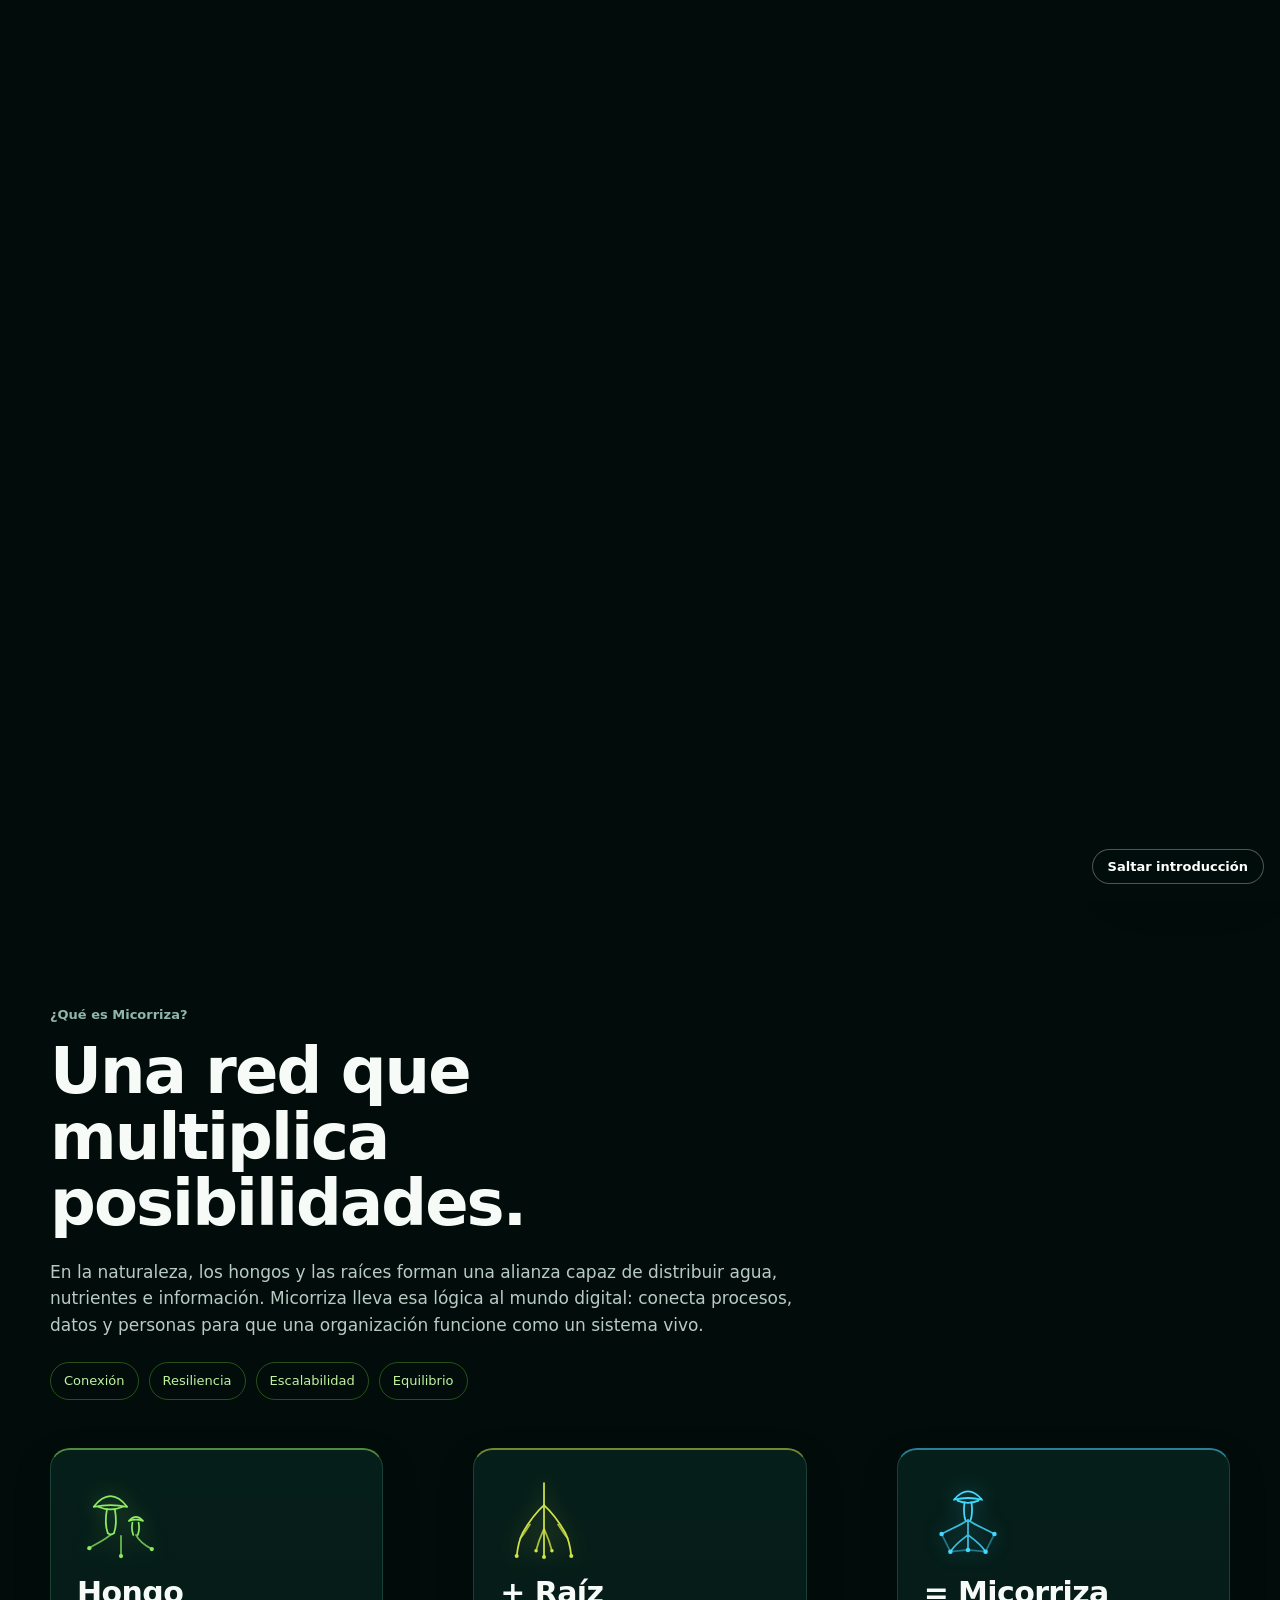
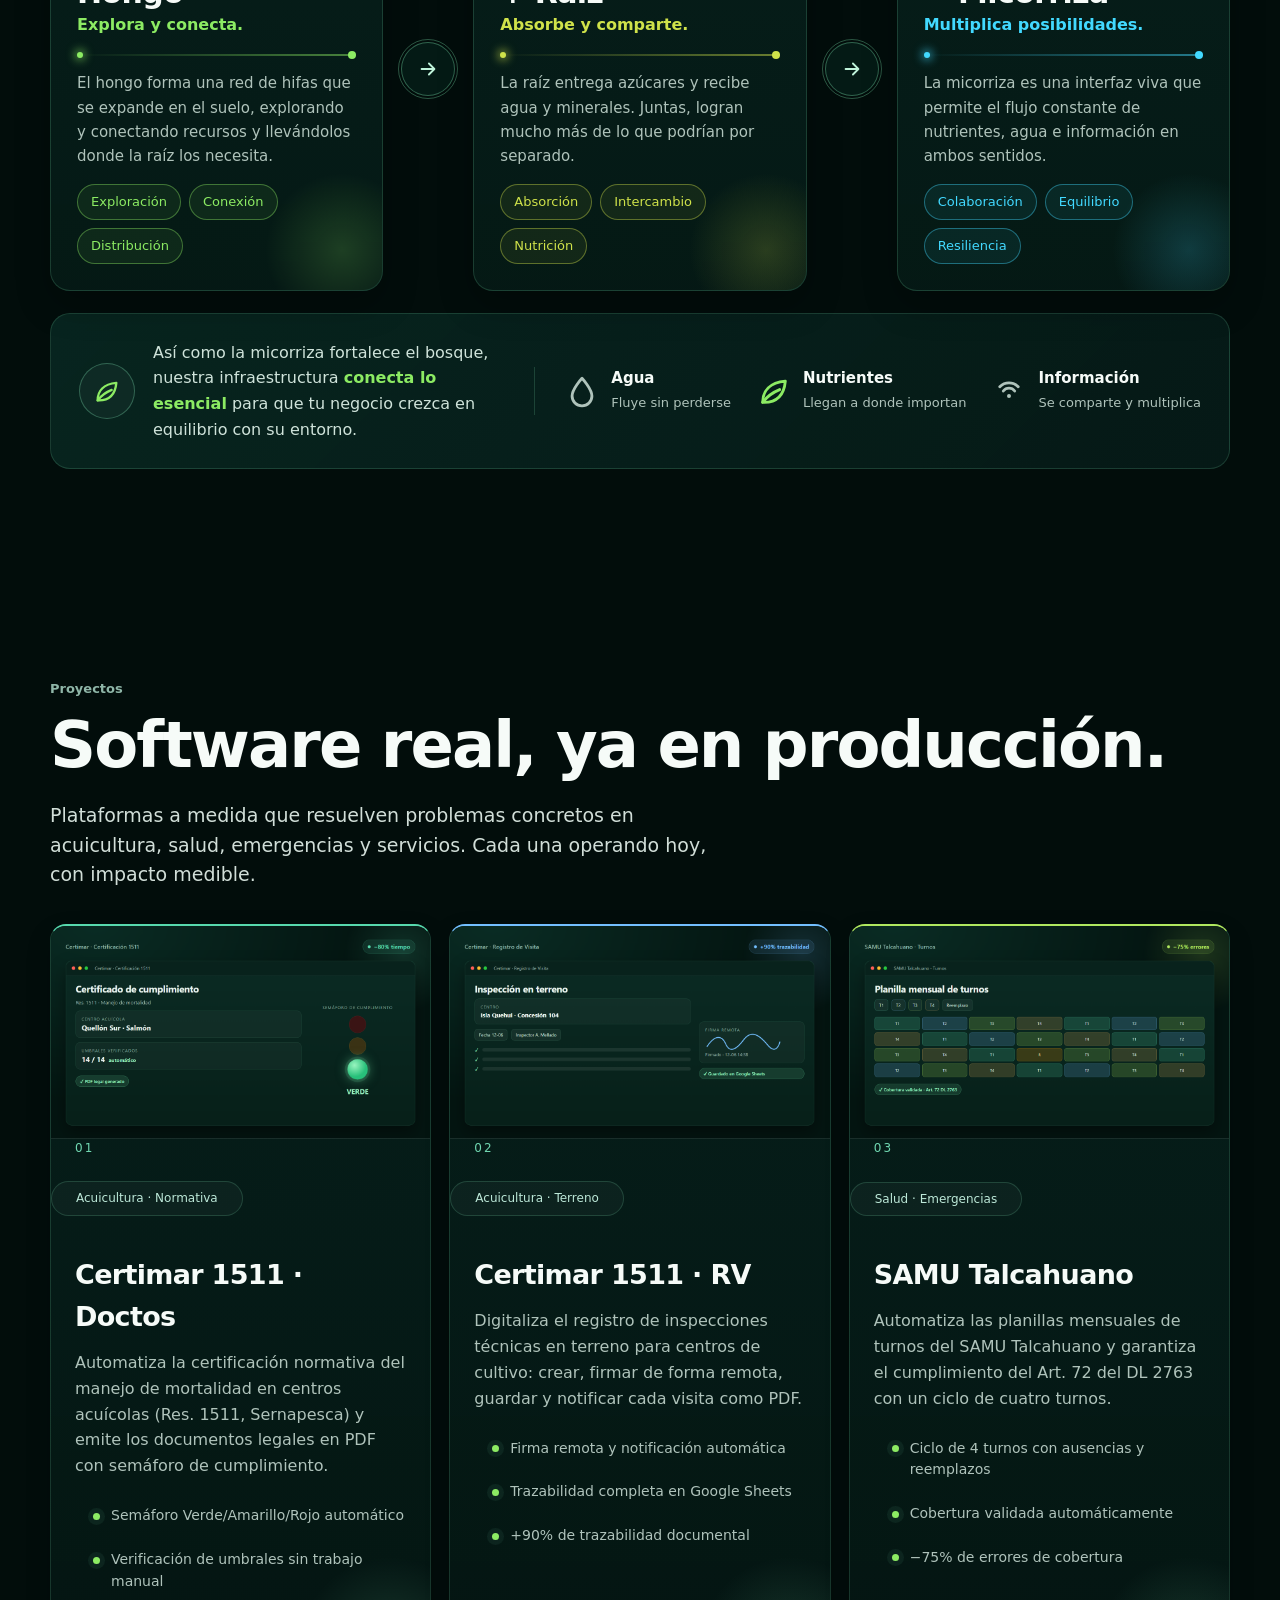
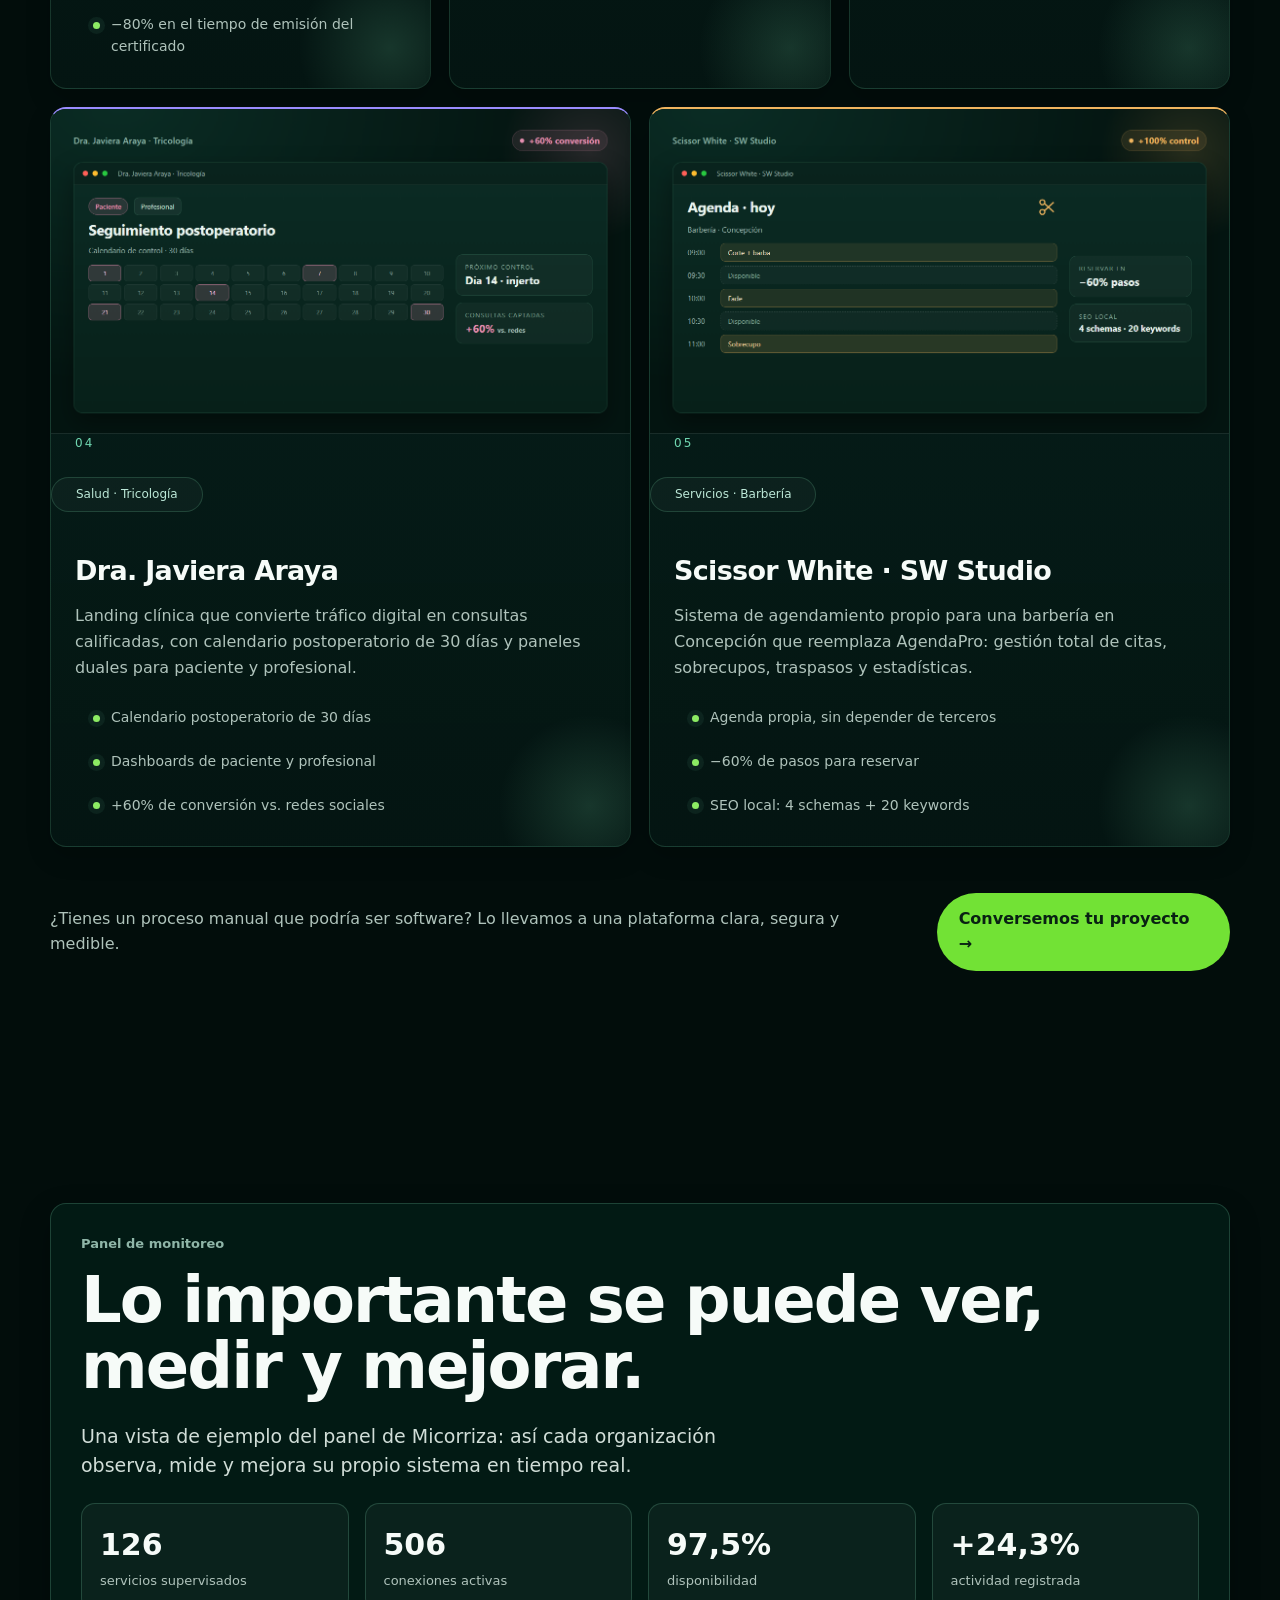
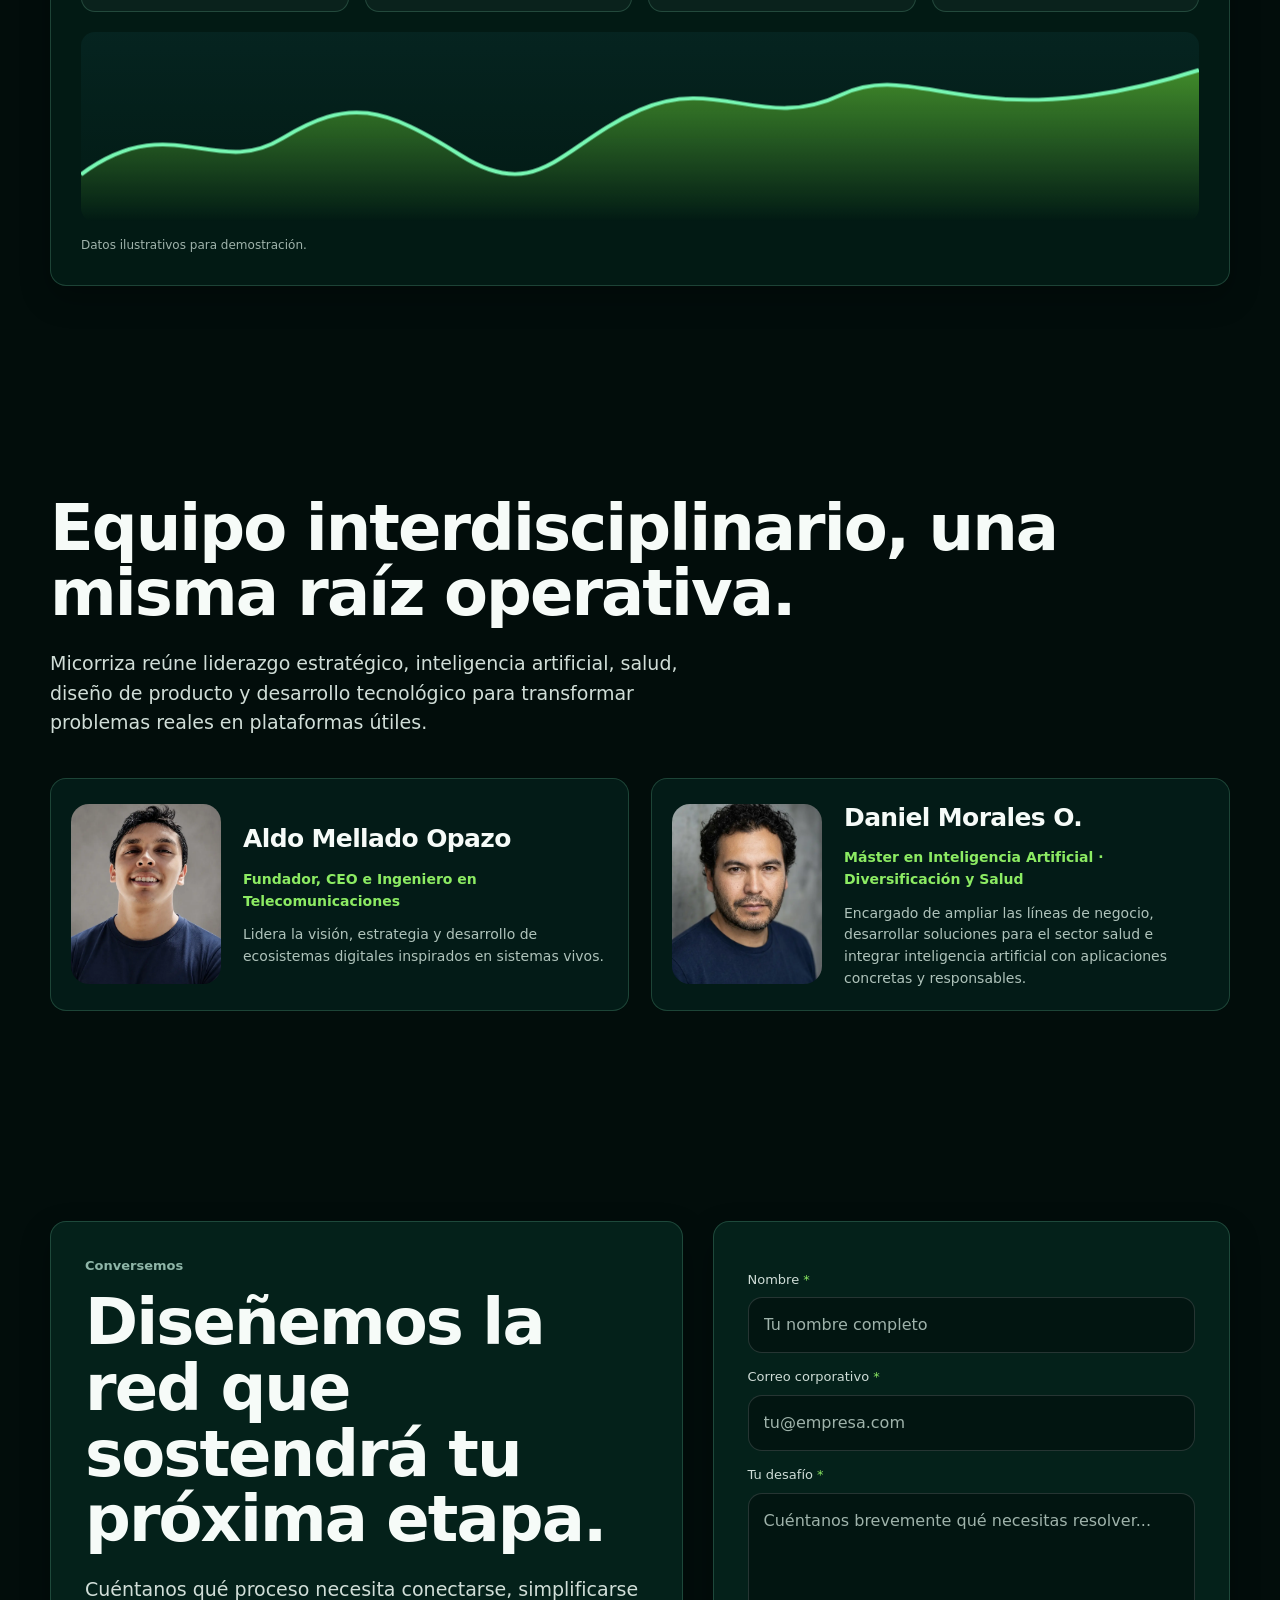
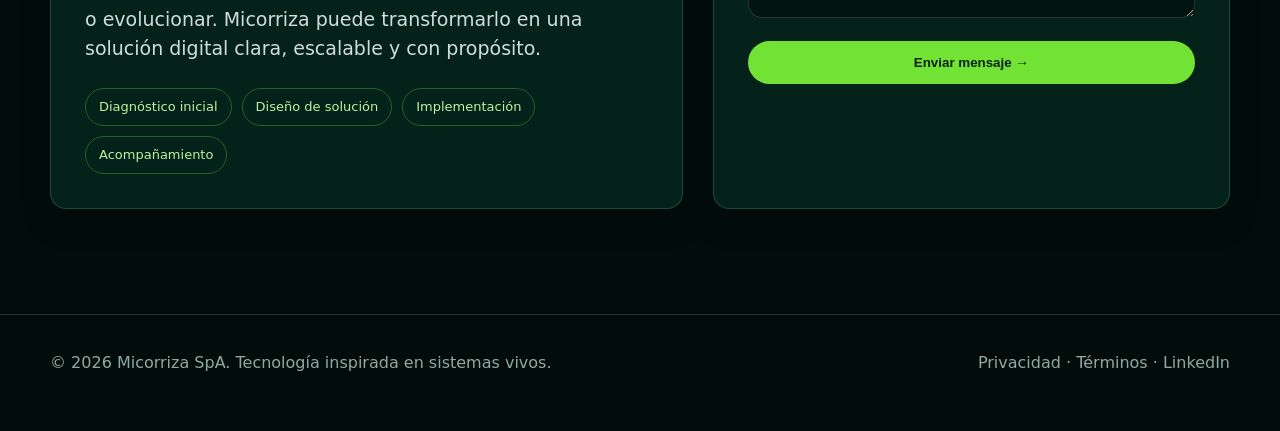
==== index.html @ 940e8ca0 "Sección Proyectos: reemplaza placeholders Nexo por 5 proyectos reales Certimar 1511 Doctos, Certimar" ====
<!DOCTYPE html>

<html lang="es">
<head>
<style id="critical-intro">html,body{background:#020d0b!important}body.intro-lock .bg-stage{opacity:0!important}</style>
<meta charset="utf-8"/>
<meta content="width=device-width,initial-scale=1" name="viewport"/>
<meta content="Micorriza — infraestructura digital inspirada en sistemas vivos." name="description"/>
<title>Micorriza | Infraestructura viva</title>
<meta content="#031916" name="theme-color"/>
<link href="https://micorriza.bio/" rel="canonical"/>
<link href="assets/favicon.ico" rel="icon" sizes="any"/>
<link href="assets/favicon.svg" rel="icon" type="image/svg+xml"/>
<link href="assets/favicon-32.png" rel="icon" type="image/png" sizes="32x32"/>
<link href="assets/favicon-16.png" rel="icon" type="image/png" sizes="16x16"/>
<link href="assets/favicon-192.png" rel="apple-touch-icon"/>
<meta content="website" property="og:type"/>
<meta content="https://micorriza.bio/" property="og:url"/>
<meta content="Micorriza | Infraestructura viva" property="og:title"/>
<meta content="Diseñamos plataformas, redes y sistemas digitales que crecen como un ecosistema: conectados, adaptables y preparados para evolucionar." property="og:description"/>
<meta content="https://micorriza.bio/assets/og-card.png" property="og:image"/>
<meta content="1200" property="og:image:width"/>
<meta content="630" property="og:image:height"/>
<meta content="Micorriza — Conectamos lo natural con lo digital." property="og:image:alt"/>
<meta content="es_CL" property="og:locale"/>
<meta content="summary_large_image" name="twitter:card"/>
<meta content="Micorriza | Infraestructura viva" name="twitter:title"/>
<meta content="Infraestructura digital inspirada en sistemas vivos." name="twitter:description"/>
<meta content="https://micorriza.bio/assets/og-card.png" name="twitter:image"/>
<style>
    :root{
      --bg:#031916;
      --bg-2:#06251f;
      --card:rgba(7,35,29,.68);
      --line:rgba(149,255,205,.18);
      --white:#f6fbf8;
      --muted:#afc3bb;
      --green:#72e235;
      --green-rgb:114,226,53;
      --mint-rgb:140,255,196;
      --accent:#8ceb63;
      --aqua:#42d9ff;
      --orange:#ff9d00;
      --shadow:0 25px 80px rgba(0,0,0,.34);
      --radius:28px;
    }
    *{box-sizing:border-box}
    html{scroll-behavior:smooth}
    body{margin:0;background:#031916;color:var(--white);position:relative;isolation:isolate;font-family:Inter,ui-sans-serif,system-ui,-apple-system,BlinkMacSystemFont,"Segoe UI",sans-serif;line-height:1.55}
    a{color:inherit;text-decoration:none}
    img{display:block;max-width:100%}
    .container{width:min(1180px,calc(100% - 40px));margin:auto}
    .nav{position:fixed;top:0;left:0;right:0;z-index:50;background:linear-gradient(to bottom,rgba(2,18,15,.92),rgba(2,18,15,.45),transparent);backdrop-filter:blur(12px)}
    .nav-inner{height:86px;display:flex;align-items:center;justify-content:space-between;gap:28px}
    .brand{display:flex;align-items:center;justify-content:flex-start;gap:0;font-weight:750;font-size:0;letter-spacing:0}
    .brand img{width:68px;height:68px;object-fit:contain;background:transparent;border-radius:0;padding:0;display:block;filter:drop-shadow(0 4px 16px rgba(0,0,0,.22))}
    .links{display:flex;gap:25px;align-items:center;color:#d6e4de;font-size:14px}
    .links a:hover{color:var(--green)}
    .btn{display:inline-flex;align-items:center;justify-content:center;gap:10px;padding:14px 22px;border-radius:999px;border:1px solid rgba(var(--green-rgb),.45);transition:.25s ease;font-weight:700}
    .btn:hover{transform:translateY(-2px);box-shadow:0 12px 40px rgba(var(--green-rgb),.18)}
    .btn.primary{background:linear-gradient(135deg,#92ef43,#47bd2f);color:#092113;border:0}
    .btn.secondary{background:rgba(255,255,255,.04)}
    .hero{min-height:100vh;display:grid;align-items:center;padding:130px 0 65px;position:relative;overflow:hidden}
    .hero:before{content:'';position:absolute;inset:0;background:linear-gradient(180deg,rgba(1,17,14,.52),rgba(1,17,14,.74));z-index:-1}
    .hero-grid{position:relative;display:grid;grid-template-columns:1.15fr .85fr;gap:46px;align-items:center}
    .eyebrow{color:#7ce4b5;text-transform:uppercase;letter-spacing:.22em;font-size:12px;font-weight:800}
    h1,h2,h3,p{margin-top:0}
    h1{font-size:clamp(48px,7vw,92px);line-height:.98;letter-spacing:-.055em;margin:20px 0 26px;max-width:860px}
    h2{font-size:clamp(34px,5vw,64px);line-height:1.03;letter-spacing:-.045em;margin-bottom:22px}
    h3{font-size:25px;letter-spacing:-.025em;margin-bottom:10px}
    .lead{font-size:19px;color:#d1ded8;max-width:690px}
    .hero-actions{display:flex;gap:14px;flex-wrap:wrap;margin-top:30px}
    .stats{position:relative;margin-top:48px;display:grid;grid-template-columns:repeat(4,1fr);background:rgba(3,30,24,.7);border:1px solid var(--line);border-radius:22px;backdrop-filter:blur(12px);overflow:hidden}
    .stat{padding:22px 25px;border-right:1px solid var(--line)}
    .stat:last-child{border-right:0}.stat b{font-size:25px}.stat small{display:block;color:var(--muted);margin-top:5px}
    section{padding:105px 0;position:relative}
    .section-grid{display:grid;grid-template-columns:1fr 1fr;gap:55px;align-items:center}
    .visual{border-radius:var(--radius);overflow:hidden;border:1px solid var(--line);box-shadow:var(--shadow);background:#061b17}
    .visual img{width:100%;height:100%;object-fit:cover}
    .copy p{color:#b8cbc3;font-size:17px}
    .chips{display:flex;flex-wrap:wrap;gap:10px;margin-top:24px}.chip{padding:8px 13px;border:1px solid rgba(var(--green-rgb),.32);border-radius:999px;color:#bff39e;font-size:13px}
    .dashboard{padding:30px;border-radius:var(--radius);border:1px solid var(--line);background:rgba(4,31,25,.74);box-shadow:var(--shadow)}
    .metric-grid{display:grid;grid-template-columns:repeat(4,1fr);gap:16px;margin-top:22px}.metric{padding:18px;border-radius:18px;background:rgba(255,255,255,.035);border:1px solid var(--line)}.metric b{font-size:30px;display:block}.metric span{color:var(--muted);font-size:13px}
    .chart{height:190px;margin-top:20px;border-radius:18px;background:linear-gradient(180deg,rgba(67,217,255,.08),transparent),repeating-linear-gradient(0deg,transparent 0 37px,rgba(255,255,255,.05) 38px 39px);position:relative;overflow:hidden}.chart svg{position:absolute;inset:0;width:100%;height:100%}
    .team{display:grid;grid-template-columns:1fr 1fr;gap:22px;margin-top:40px}.person{display:grid;grid-template-columns:150px 1fr;gap:22px;align-items:center;padding:20px;background:rgba(5,34,28,.72);border:1px solid var(--line);border-radius:24px}.person img,.avatar{width:150px;height:180px;object-fit:cover;border-radius:18px}.avatar{display:grid;place-items:center;background:radial-gradient(circle at 35% 25%,#257a68,#071d19 70%);font-size:48px;font-weight:800;color:#dfffe9}.role{color:var(--accent);font-size:14px;font-weight:750}.person p{color:var(--muted);font-size:14px;margin:12px 0 0}
    .cta{display:grid;grid-template-columns:1.1fr .9fr;gap:30px;align-items:stretch}.cta-panel,.form{padding:34px;border-radius:var(--radius);border:1px solid var(--line);background:rgba(6,40,32,.76);box-shadow:var(--shadow)}
    .form label{display:block;font-size:13px;margin:14px 0 7px;color:#cfddd7}.form input,.form textarea{width:100%;padding:15px;border-radius:14px;border:1px solid rgba(255,255,255,.14);background:rgba(2,18,15,.7);color:white;font:inherit}.form textarea{min-height:125px;resize:vertical}.form .btn{width:100%;margin-top:16px}
    footer{padding:36px 0 55px;border-top:1px solid var(--line);color:#91aaa0}.footer-inner{display:flex;justify-content:space-between;gap:20px;flex-wrap:wrap}
    .mobile{display:none}
    @media(max-width:900px){.links{display:none}.mobile{display:inline-flex}.hero-grid,.section-grid,.cta{grid-template-columns:1fr}.hero-card{justify-self:start}.hero-card img{height:320px}.stats{grid-template-columns:1fr 1fr}.stat:nth-child(2){border-right:0}.cards{grid-template-columns:1fr 1fr}.sectors{grid-template-columns:1fr 1fr}.team{grid-template-columns:1fr}.metric-grid{grid-template-columns:1fr 1fr}}
    @media(max-width:620px){.container{width:min(100% - 26px,1180px)}.nav-inner{height:72px}.brand{font-size:20px}.brand img{width:54px;height:54px}.hero{padding-top:105px}.hero:before{content:'';position:absolute;inset:0;background:linear-gradient(180deg,rgba(1,17,14,.52),rgba(1,17,14,.74));z-index:-1}.hero-grid{gap:28px}h1{font-size:49px}.stats,.cards,.sectors,.metric-grid{grid-template-columns:1fr}.stat{border-right:0;border-bottom:1px solid var(--line)}.stat:last-child{border-bottom:0}.person{grid-template-columns:1fr}.person img,.avatar{width:100%;height:300px}.hero-card{width:100%}.hero-card img{height:330px}section{padding:78px 0}}
  
    
    .bg-stage{position:fixed;inset:-8vh 0;z-index:0;overflow:hidden;background:#020d0b;pointer-events:none;opacity:0;transition:opacity 1s ease}body.bg-reveal .bg-stage{opacity:1}
    .bg-layer{position:absolute;inset:0;background-size:cover;background-position:center center;will-change:transform,opacity;pointer-events:none;backface-visibility:hidden}
    .bg-hero{opacity:1;filter:brightness(.64) saturate(1.06)}
    .bg-deep{opacity:0;filter:brightness(.56) saturate(1.04)}
    body:before{content:'';position:fixed;inset:0;z-index:1;background:linear-gradient(180deg,rgba(2,15,13,.36) 0%,rgba(2,15,13,.28) 28%,rgba(2,15,13,.48) 54%,rgba(2,15,13,.76) 100%);pointer-events:none}
    .nav,main,footer{position:relative;z-index:2}
    .nav{position:fixed}
    .hero,.section-dark,section{background:transparent !important}
    .hero:before{z-index:0}
    .hero>.container,.hero-grid,.stats{position:relative;z-index:2}



/* Ajustes V6: logo completo, portada luminosa y oscurecimiento progresivo */
:root{--scroll-dark:.12}
.brand{font-size:0;display:flex;align-items:center;min-width:230px}
.brand img{width:230px;height:74px;object-fit:contain;object-position:left center;background:transparent!important;padding:0!important;border-radius:0!important;filter:drop-shadow(0 5px 18px rgba(0,0,0,.28))}
.nav-inner{height:94px}
.hero-grid{grid-template-columns:minmax(0,760px);justify-content:start}
.hero-grid>div{max-width:760px}
#inicio .lead{max-width:690px}
.hero:before{background:linear-gradient(90deg,rgba(1,17,14,.30) 0%,rgba(1,17,14,.16) 48%,rgba(1,17,14,.03) 78%,rgba(1,17,14,0) 100%)!important}
body:before{background:rgba(2,15,13,var(--scroll-dark))!important;transition:background .18s linear}
.bg-hero{filter:brightness(1.02) saturate(1.06)!important}
.bg-deep{filter:brightness(.82) saturate(1.03)!important}
.hero h1,.hero .lead,.hero .eyebrow,.hero .stats{text-shadow:0 2px 18px rgba(0,0,0,.48)}
@media(max-width:900px){.brand{min-width:180px}.brand img{width:180px;height:62px}.hero-grid{grid-template-columns:1fr}}
@media(max-width:620px){.brand{min-width:150px}.brand img{width:150px;height:54px}.nav-inner{height:76px}.hero:before{background:linear-gradient(180deg,rgba(1,17,14,.30),rgba(1,17,14,.12) 55%,rgba(1,17,14,.28))!important}}

.scheme{display:grid;gap:18px;align-content:center}
.scheme-top{display:grid;grid-template-columns:1fr 110px 1fr;gap:18px;align-items:center}
.scheme-card,.scheme-core{position:relative;overflow:hidden;background:linear-gradient(180deg,rgba(7,34,29,.82),rgba(5,26,22,.9));border:1px solid rgba(var(--mint-rgb),.14);border-radius:24px;padding:24px;box-shadow:0 18px 50px rgba(0,0,0,.18)}
.scheme-card:before,.scheme-core:before{content:"";position:absolute;inset:auto -35px -35px auto;width:150px;height:150px;background:radial-gradient(circle,rgba(var(--mint-rgb),.10),transparent 65%)}
.scheme-card h3,.scheme-core h3{margin:0 0 10px;font-size:24px}
.scheme-card p,.scheme-core p{margin:0;color:var(--muted);font-size:15px;line-height:1.6}
.scheme-knot{display:grid;place-items:center;position:relative;height:110px}
.scheme-knot:before,.scheme-knot:after{content:"";position:absolute;height:2px;width:44px;background:linear-gradient(90deg,transparent,var(--accent),transparent);top:50%;transform:translateY(-50%)}
.scheme-knot:before{left:0}.scheme-knot:after{right:0}
.scheme-knot-circle{width:76px;height:76px;border-radius:999px;background:radial-gradient(circle at 30% 30%,#b7ffd7,#37c88e 45%,#103f34 80%);box-shadow:0 0 0 10px rgba(var(--mint-rgb),.07),0 0 40px rgba(var(--mint-rgb),.25);display:grid;place-items:center;color:#042019;font-size:28px;font-weight:900}
.scheme-network{position:relative;border:1px solid rgba(var(--mint-rgb),.14);border-radius:28px;padding:28px;background:linear-gradient(135deg,rgba(10,46,39,.88),rgba(6,27,24,.92));overflow:hidden}
.scheme-network:before{content:"";position:absolute;inset:0;background:
 radial-gradient(circle at 15% 28%,rgba(var(--mint-rgb),.32) 0 4px,transparent 5px),
 radial-gradient(circle at 28% 46%,rgba(var(--mint-rgb),.26) 0 4px,transparent 5px),
 radial-gradient(circle at 45% 34%,rgba(var(--mint-rgb),.34) 0 4px,transparent 5px),
 radial-gradient(circle at 62% 52%,rgba(var(--mint-rgb),.26) 0 4px,transparent 5px),
 radial-gradient(circle at 78% 30%,rgba(var(--mint-rgb),.34) 0 4px,transparent 5px),
 radial-gradient(circle at 84% 64%,rgba(var(--mint-rgb),.28) 0 4px,transparent 5px),
 radial-gradient(circle at 20% 74%,rgba(var(--mint-rgb),.24) 0 4px,transparent 5px),
 linear-gradient(135deg,transparent 0 18%,rgba(var(--mint-rgb),.12) 18.3% 18.8%,transparent 19.1% 100%),
 linear-gradient(25deg,transparent 0 38%,rgba(var(--mint-rgb),.12) 38.3% 38.8%,transparent 39.1% 100%),
 linear-gradient(160deg,transparent 0 58%,rgba(var(--mint-rgb),.1) 58.3% 58.8%,transparent 59.1% 100%);
opacity:.9;pointer-events:none}
.scheme-network-grid{position:relative;display:grid;grid-template-columns:1fr 1fr 1.2fr;gap:18px;align-items:stretch}
.scheme-mini{background:rgba(255,255,255,.03);border:1px solid rgba(var(--mint-rgb),.10);border-radius:22px;padding:22px;backdrop-filter:blur(8px)}
.scheme-mini .eyebrow{margin-bottom:8px}.scheme-mini h4{margin:0 0 8px;font-size:21px}.scheme-mini p{margin:0;color:var(--muted);line-height:1.6;font-size:14px}
.scheme-eq{display:flex;align-items:center;justify-content:center;color:var(--accent);font-size:34px;font-weight:800}
.scheme-core{background:linear-gradient(135deg,rgba(20,87,72,.92),rgba(8,35,30,.96));border-color:rgba(var(--mint-rgb),.24)}
.scheme-core .eyebrow{margin-bottom:8px}.scheme-core h3{font-size:30px;margin-bottom:10px}.scheme-core p{color:#dcf3ee}
.scheme-pills{display:flex;flex-wrap:wrap;gap:8px;margin-top:16px}.scheme-pills span{padding:8px 12px;border-radius:999px;border:1px solid rgba(var(--mint-rgb),.18);background:rgba(255,255,255,.04);color:#e8faf4;font-size:12px}
@media(max-width:900px){.scheme-top,.scheme-network-grid{grid-template-columns:1fr}.scheme-knot{height:84px}.scheme-knot:before,.scheme-knot:after{width:2px;height:26px;left:50%;transform:translateX(-50%)}.scheme-knot:before{top:0}.scheme-knot:after{top:auto;bottom:0}}


/* Intro cinematográfica Micorriza */
body.intro-lock{overflow:hidden}
.intro-overlay{position:fixed;inset:0;z-index:9999;background:#020d0b;display:grid;place-items:center;overflow:hidden;opacity:1;visibility:visible;transition:opacity .8s ease,visibility .8s ease}
.intro-overlay.is-hidden{opacity:0;visibility:hidden;pointer-events:none}
.intro-video{position:absolute;inset:0;width:100%;height:100%;object-fit:cover;background:#020d0b}
.intro-shade{position:absolute;inset:0;background:radial-gradient(circle at center,transparent 35%,rgba(0,10,8,.18) 100%);pointer-events:none}
.intro-skip{position:absolute;right:max(16px,env(safe-area-inset-right));bottom:max(16px,env(safe-area-inset-bottom));z-index:3;border:1px solid rgba(255,255,255,.3);background:rgba(2,17,14,.45);color:#fff;padding:10px 15px;border-radius:999px;backdrop-filter:blur(10px);font:600 13px/1 system-ui;cursor:pointer}
.intro-handoff{position:fixed;z-index:10001;display:none;align-items:center;justify-content:center;transform-origin:center center;will-change:transform,opacity;pointer-events:none;opacity:0}
.intro-handoff img{width:100%;height:100%;object-fit:contain;filter:drop-shadow(0 8px 24px rgba(0,0,0,.28))}
.brand.intro-target{opacity:0;transition:opacity .25s ease}
.brand.intro-target.is-ready{opacity:1;transition:opacity .28s ease}
@media (prefers-reduced-motion:reduce){.intro-overlay{transition:none}.intro-handoff{display:none!important}}


.ex-arrow{display:none}.ex-banner{grid-template-columns:1fr}.ex-mini{border-left:0;border-top:1px solid rgba(255,255,255,.08)}}
.mobile-intro-poster{display:none;position:absolute;inset:0;background-size:cover;background-position:center;opacity:0;transition:opacity .35s ease;z-index:0}
@media(max-width:820px){.mobile-intro-poster{display:block;opacity:1}.intro-video{z-index:1}}

.explainer-figure{background:linear-gradient(180deg,rgba(6,30,27,.68),rgba(4,21,19,.78));border:1px solid rgba(159,224,179,.14);border-radius:26px;padding:14px;box-shadow:0 18px 40px rgba(0,0,0,.18)}
.explainer-figure img{display:block;width:100%;height:auto;border-radius:18px;object-fit:contain}

.product-grid{display:grid;grid-template-columns:repeat(12,1fr);gap:18px;margin-top:34px}.product-card{grid-column:span 4;position:relative;overflow:hidden;min-height:330px;padding:26px;border-radius:26px;background:linear-gradient(180deg,rgba(7,34,29,.86),rgba(4,22,19,.94));border:1px solid rgba(var(--mint-rgb),.14);box-shadow:0 18px 50px rgba(0,0,0,.18)}.product-card:nth-child(4),.product-card:nth-child(5){grid-column:span 6}.product-card:before{content:"";position:absolute;right:-55px;bottom:-55px;width:190px;height:190px;border-radius:50%;background:radial-gradient(circle,rgba(var(--mint-rgb),.14),transparent 68%)}.product-number{font-size:12px;letter-spacing:.18em;color:#70d7b1;margin-bottom:24px}.product-kicker{display:inline-flex;padding:7px 10px;border-radius:999px;border:1px solid rgba(var(--mint-rgb),.16);background:rgba(255,255,255,.03);color:#bce8d8;font-size:12px;margin-bottom:14px}.product-card h3{font-size:27px;margin:0 0 12px}.product-card p{color:var(--muted);line-height:1.62;margin:0 0 20px}.product-card ul{list-style:none;padding:0;margin:0;display:grid;gap:10px}.product-card li{position:relative;padding-left:18px;color:#e5f2ed;font-size:14px}.product-card li:before{content:"";position:absolute;left:0;top:.55em;width:7px;height:7px;border-radius:50%;background:var(--accent);box-shadow:0 0 0 5px rgba(var(--mint-rgb),.06)}.clinical{border-top:2px solid #57d9ad}.aula{border-top:2px solid #73bfff}.agenda{border-top:2px solid #b0e85f}.gremial{border-top:2px solid #9a8cff}.calidad{border-top:2px solid #f0b55f}.product-footer{display:flex;align-items:center;justify-content:space-between;gap:24px;margin-top:24px;padding:22px 0}.product-footer p{margin:0;color:var(--muted)}@media(max-width:980px){.product-card,.product-card:nth-child(4),.product-card:nth-child(5){grid-column:span 6}}@media(max-width:640px){.product-grid{grid-template-columns:1fr}.product-card,.product-card:nth-child(4),.product-card:nth-child(5){grid-column:1}.product-footer{align-items:flex-start;flex-direction:column}.product-card{min-height:auto}}

.product-card{overflow:hidden;padding:0}
.product-media{aspect-ratio:16/9;overflow:hidden;position:relative;border-bottom:1px solid rgba(255,255,255,.08)}
.product-media img{width:100%;height:100%;object-fit:cover;display:block;transform:scale(1.01)}
.product-body{padding:24px}
.product-card ul{margin:14px 0 0;padding-left:18px}
.product-card li{margin:6px 0;color:var(--muted)}
.product-kicker,.product-number{padding-left:24px;padding-right:24px}
.wa-float{position:fixed;right:18px;bottom:18px;z-index:45;display:flex;align-items:center;gap:10px;padding:12px 16px;border-radius:999px;background:rgba(23,163,74,.92);color:#fff;text-decoration:none;font:700 14px/1 Inter,system-ui,sans-serif;box-shadow:0 18px 35px rgba(0,0,0,.22);transition:transform .35s ease, opacity .35s ease, box-shadow .35s ease}
.wa-float:hover{transform:translateY(-2px);box-shadow:0 22px 40px rgba(0,0,0,.28)}
.wa-float .wa-icon{width:28px;height:28px;flex-shrink:0;display:block}
body.scrolled-wa .wa-float{transform:translateY(-8px)}
@media(max-width:720px){.wa-float{right:14px;bottom:14px;padding:11px 14px;font-size:13px}.wa-float span.label{display:none}}

/* V15: optimización móvil y animaciones */
html,body{max-width:100%;overflow-x:hidden}
.intro-overlay{padding:0;background:#020d0b}
.intro-video{display:block!important;width:100%;height:100%;object-fit:cover}
.mobile-intro-poster{display:none}
@media(max-width:820px){
  .intro-video{object-fit:contain;background:#020d0b}
  .intro-skip{right:14px;bottom:14px}
  .container{width:calc(100% - 28px)}
  .hero{min-height:auto;padding:112px 0 62px}
  h1{font-size:clamp(42px,13vw,58px)}
  h2{font-size:clamp(32px,10vw,46px)}
  .product-media{aspect-ratio:4/3}
  .explainer-figure{padding:8px;border-radius:18px;overflow:auto}
  .explainer-figure img{min-width:760px;max-width:none}
}
.counter{font-variant-numeric:tabular-nums}
.chart-line{stroke-dasharray:1400;stroke-dashoffset:1400}
.chart-area{opacity:0}
.dashboard.is-animated .chart-line{animation:drawLine 1.8s cubic-bezier(.2,.7,.2,1) forwards}
.dashboard.is-animated .chart-area{animation:fadeArea 1.2s .7s ease forwards}
@keyframes drawLine{to{stroke-dashoffset:0}}
@keyframes fadeArea{to{opacity:1}}
.wa-float{animation:waFloat 3.8s ease-in-out infinite}
@keyframes waFloat{0%,100%{transform:translateY(0)}50%{transform:translateY(-7px)}}
@media(prefers-reduced-motion:reduce){.wa-float{animation:none}.dashboard.is-animated .chart-line,.dashboard.is-animated .chart-area{animation:none;stroke-dashoffset:0;opacity:1}}


@media(max-width:620px){
  .intro-overlay{min-height:100dvh}
  .intro-video{object-fit:cover}
  .product-media{aspect-ratio:16/10}
  .product-media img{object-position:center}
  .explainer-figure{padding:8px}
  .explainer-figure img{border-radius:14px}
}
</style>
<noscript><style>.counter::after{content:attr(data-target)}</style></noscript>
<style id="impeccable-fixes">
  /* --- Accesibilidad: foco visible (WCAG 2.4.7) --- */
  a:focus-visible,button:focus-visible,input:focus-visible,textarea:focus-visible,.btn:focus-visible,[tabindex]:focus-visible{
    outline:2px solid var(--green);outline-offset:3px;border-radius:6px
  }
  .form input:focus-visible,.form textarea:focus-visible{outline-offset:1px}
  /* Placeholder con contraste suficiente (>=4.5:1 sobre el input oscuro) */
  .form input::placeholder,.form textarea::placeholder{color:#9fb3ab;opacity:1}
  /* Campo obligatorio + estado del formulario */
  .form label .req{color:var(--accent)}
  .form-status{margin:14px 0 0;min-height:1.2em;font-size:14px;color:#bff39e}
  .form-status.is-error{color:#ffb3a7}

  /* --- Navegación móvil --- */
  .nav{z-index:60}  /* el menú desplegable debe quedar sobre <main> (que tiene z-index:2) */
  .nav-actions{display:flex;align-items:center;gap:14px}
  .nav-toggle{display:none;width:46px;height:46px;flex-direction:column;align-items:center;justify-content:center;gap:5px;padding:0;border:1px solid var(--line);background:rgba(255,255,255,.04);border-radius:12px;cursor:pointer}
  .nav-toggle span{display:block;width:20px;height:2px;background:var(--white);border-radius:2px;transition:transform .3s cubic-bezier(.22,.8,.22,1),opacity .2s ease}
  .nav.open .nav-toggle span:nth-child(1){transform:translateY(7px) rotate(45deg)}
  .nav.open .nav-toggle span:nth-child(2){opacity:0}
  .nav.open .nav-toggle span:nth-child(3){transform:translateY(-7px) rotate(-45deg)}

  @media(max-width:900px){
    .nav-toggle{display:inline-flex}
    .nav .links{
      display:flex;flex-direction:column;align-items:stretch;text-align:left;gap:0;
      position:absolute;top:100%;left:0;right:0;
      padding:6px 20px 18px;
      background:#04100d;
      border-top:1px solid var(--line);box-shadow:0 24px 50px rgba(0,0,0,.45);
      opacity:0;visibility:hidden;transform:translateY(-10px);
      transition:opacity .26s ease,transform .26s cubic-bezier(.22,.8,.22,1),visibility .26s
    }
    .nav.open .links{opacity:1;visibility:visible;transform:translateY(0)}
    .nav .links a{padding:15px 4px;font-size:16px;color:#e5f2ed;border-bottom:1px solid rgba(255,255,255,.07)}
    .nav .links a:last-child{border-bottom:0}
  }
  @media(max-width:560px){ .header-cta{display:none} }
  @media(prefers-reduced-motion:reduce){
    .nav .links{transition:none}
    .nav-toggle span{transition:none}
  }

  /* === Pase "quieter": menos ruido visual, mismo POV === */
  /* Radio coherente (antes 22-28px) y una sola sombra contenida (antes halo de 50-80px) */
  :root{--radius:16px;--shadow:0 12px 30px rgba(0,0,0,.26)}
  .product-card{border-radius:16px;box-shadow:0 10px 24px rgba(0,0,0,.20)}
  .person{border-radius:16px}
  .stats{border-radius:16px}
  .explainer-figure{border-radius:18px}
  .metric{border-radius:14px}
  /* Eyebrow: de label en mayúsculas con tracking (señal IA) a lead-in calmado */
  .eyebrow{text-transform:none;letter-spacing:0;font-weight:600;font-size:13px;color:#8fb6a8;margin-bottom:14px}
  /* Display: aflojar el tracking para que las letras respiren (antes -.055/-.045em) */
  h1{letter-spacing:-.03em}
  h2{letter-spacing:-.03em}
  /* Gráfico: quitar las franjas repetidas y dejar un fondo limpio */
  .chart{border-radius:14px;background:linear-gradient(180deg,rgba(67,217,255,.05),transparent)}
  /* Botón primario: degradado -> color plano de marca */
  .btn.primary{background:var(--green)}
  /* La figura explicativa se ajusta al ancho en móvil (antes forzaba scroll horizontal con min-width:760px) */
  @media(max-width:820px){
    .explainer-figure{overflow:visible}
    .explainer-figure img{min-width:0;max-width:100%;width:100%}
  }

  /* === Efectos premium (patrones de 21st.dev), accesibles y on-brand === */
  /* (A11y) Contraste garantizado del texto del hero: velo "spotlight" a la izquierda,
     manteniendo la portada luminosa a la derecha. Resuelve el riesgo de contraste AA. */
  @media(min-width:901px){
    .hero:before{background:linear-gradient(95deg,rgba(1,13,11,.80) 0%,rgba(1,13,11,.62) 34%,rgba(1,13,11,.28) 62%,rgba(1,13,11,.04) 86%,rgba(1,13,11,0) 100%)!important}
  }
  @media(max-width:900px){
    .hero:before{background:linear-gradient(180deg,rgba(1,13,11,.58),rgba(1,13,11,.44) 45%,rgba(1,13,11,.66))!important}
  }

  /* Spotlight de cursor + elevación en las tarjetas de producto (efecto firma de 21st.dev) */
  .product-card{--mx:50%;--my:-20%;transition:transform .35s cubic-bezier(.22,.8,.22,1),border-color .35s ease,box-shadow .35s ease}
  .product-card::after{content:"";position:absolute;inset:0;border-radius:inherit;pointer-events:none;z-index:2;
    background:radial-gradient(260px circle at var(--mx) var(--my),rgba(var(--mint-rgb),.16),transparent 62%);
    opacity:0;transition:opacity .4s ease;mix-blend-mode:screen}
  .product-card:hover{transform:translateY(-6px);border-color:rgba(var(--mint-rgb),.42);box-shadow:0 18px 42px rgba(0,0,0,.32)}
  .product-card:hover::after{opacity:1}

  /* Barrido de brillo (shine sweep) en el botón primario al hover */
  .btn.primary{position:relative;overflow:hidden}
  .btn.primary::after{content:"";position:absolute;top:0;left:-70%;width:45%;height:100%;pointer-events:none;
    background:linear-gradient(100deg,transparent,rgba(255,255,255,.38),transparent);transform:skewX(-16deg)}
  .btn.primary:hover::after{animation:btnShine .9s cubic-bezier(.22,.8,.22,1)}
  @keyframes btnShine{from{left:-70%}to{left:140%}}

  @media(prefers-reduced-motion:reduce){
    .product-card,.product-card::after{transition:none}
    .btn.primary:hover::after{animation:none;opacity:0}
  }

  /* Scroll suave (Lenis) */
  html.lenis,html.lenis body{height:auto}
  .lenis.lenis-smooth{scroll-behavior:auto!important}
  .lenis.lenis-smooth [data-lenis-prevent]{overscroll-behavior:contain}
  .lenis.lenis-stopped{overflow:hidden}

  /* Reveal al entrar al viewport. Se aplica SOLO por JS a elementos bajo el pliegue,
     así el default (sin JS / crawlers) queda totalmente visible. */
  .rv{opacity:0;transform:translateY(26px);transition:opacity .7s cubic-bezier(.22,.8,.22,1),transform .7s cubic-bezier(.22,.8,.22,1)}
  .rv.is-in{opacity:1;transform:none}
</style>
<style id="myco-explainer-styles">
  /* === Barra de desplazamiento en sintonía con el tema (verde sobre fondo profundo) === */
  *{scrollbar-width:thin;scrollbar-color:rgba(var(--green-rgb),.55) rgba(2,18,15,.55)}
  ::-webkit-scrollbar{width:12px;height:12px}
  ::-webkit-scrollbar-track{background:rgba(2,18,15,.45);border-radius:999px}
  ::-webkit-scrollbar-thumb{
    background:linear-gradient(180deg,rgba(var(--green-rgb),.62),rgba(var(--mint-rgb),.46));
    border-radius:999px;border:3px solid transparent;background-clip:padding-box}
  ::-webkit-scrollbar-thumb:hover{
    background:linear-gradient(180deg,rgba(var(--green-rgb),.9),rgba(var(--mint-rgb),.72));
    background-clip:padding-box}
  ::-webkit-scrollbar-corner{background:transparent}

  /* === Explainer vivo: Hongo + Raíz = Micorriza === */
  .myco-explainer{margin-top:48px;display:grid;gap:22px}
  .myco-flow{display:grid;grid-template-columns:1fr auto 1fr auto 1fr;gap:18px;align-items:stretch}

  .myco-card{
    --c:#8ceb63;--c-rgb:140,235,99;--mx:50%;--my:-20%;
    position:relative;overflow:hidden;display:flex;flex-direction:column;gap:13px;
    padding:26px;border-radius:20px;
    background:linear-gradient(180deg,rgba(7,34,29,.84),rgba(5,26,22,.93));
    border:1px solid rgba(var(--mint-rgb),.16);border-top:2px solid rgba(var(--c-rgb),.55);
    box-shadow:0 14px 34px rgba(0,0,0,.26);
    transition:transform .4s cubic-bezier(.22,.8,.22,1),border-color .4s ease,box-shadow .4s ease}
  .myco-card--raiz{--c:#cfe24a;--c-rgb:207,226,74}
  .myco-card--micorriza{--c:#42d9ff;--c-rgb:66,217,255}
  /* halo de esquina */
  .myco-card::before{content:"";position:absolute;inset:auto -42px -42px auto;width:164px;height:164px;
    background:radial-gradient(circle,rgba(var(--c-rgb),.18),transparent 66%);pointer-events:none}
  /* foco que sigue el cursor (firma de la página) */
  .myco-card::after{content:"";position:absolute;inset:0;border-radius:inherit;pointer-events:none;z-index:1;
    background:radial-gradient(240px circle at var(--mx) var(--my),rgba(var(--c-rgb),.16),transparent 60%);
    opacity:0;transition:opacity .4s ease;mix-blend-mode:screen}
  .myco-card:hover{transform:translateY(-6px);
    border-color:rgba(var(--c-rgb),.42);border-top-color:var(--c);
    box-shadow:0 22px 48px rgba(0,0,0,.34),0 0 0 1px rgba(var(--c-rgb),.10)}
  .myco-card:hover::after{opacity:1}

  .myco-art{width:88px;height:88px;color:var(--c);
    filter:drop-shadow(0 0 10px rgba(var(--c-rgb),.42));
    animation:mycoFloat 6s ease-in-out infinite}
  .myco-art svg{width:100%;height:100%;display:block}
  .myco-card--raiz .myco-art{animation-duration:7.2s;animation-delay:-1.6s}
  .myco-card--micorriza .myco-art{animation-duration:6.6s;animation-delay:-3.2s}
  @keyframes mycoFloat{0%,100%{transform:translateY(0)}50%{transform:translateY(-9px)}}

  .myco-head h3{margin:0;font-size:30px;line-height:1.05;letter-spacing:-.02em;color:var(--white)}
  .myco-sub{display:block;margin-top:4px;color:var(--c);font-size:16px;font-weight:600}

  .myco-rule{position:relative;height:2px;margin:4px 0 2px;border-radius:2px;
    background:linear-gradient(90deg,rgba(var(--c-rgb),0),rgba(var(--c-rgb),.5))}
  .myco-rule::before{content:"";position:absolute;top:50%;left:0;width:6px;height:6px;border-radius:50%;
    background:var(--c);transform:translateY(-50%);box-shadow:0 0 10px 2px rgba(var(--c-rgb),.7);
    animation:mycoTravel 3.4s linear infinite}
  .myco-rule::after{content:"";position:absolute;top:50%;right:0;width:8px;height:8px;border-radius:50%;
    background:var(--c);transform:translateY(-50%);animation:mycoPulse 2.6s ease-in-out infinite}
  @keyframes mycoTravel{0%{left:0;opacity:0}12%{opacity:1}88%{opacity:1}100%{left:100%;opacity:0}}
  @keyframes mycoPulse{0%,100%{box-shadow:0 0 7px 1px rgba(var(--c-rgb),.5);opacity:.65}
    50%{box-shadow:0 0 16px 4px rgba(var(--c-rgb),.85);opacity:1}}

  .myco-card p{margin:0;flex:1;color:var(--muted);font-size:15px;line-height:1.62}
  .myco-chips{display:flex;flex-wrap:wrap;gap:8px;margin-top:2px}
  .myco-chips span{padding:7px 13px;border-radius:999px;font-size:13px;
    color:var(--c);border:1px solid rgba(var(--c-rgb),.4);background:rgba(var(--c-rgb),.07)}

  .myco-connector{display:grid;place-items:center;align-self:center}
  .myco-node{position:relative;width:54px;height:54px;border-radius:50%;display:grid;place-items:center;
    color:#bff3da;background:rgba(7,34,29,.65);border:1px solid rgba(var(--mint-rgb),.32)}
  .myco-node svg{width:22px;height:22px}
  .myco-node::before{content:"";position:absolute;inset:-4px;border-radius:50%;
    border:1px solid rgba(var(--mint-rgb),.3);animation:mycoRing 2.9s ease-out infinite}
  @keyframes mycoRing{0%{transform:scale(.92);opacity:.7}100%{transform:scale(1.5);opacity:0}}

  /* Banner inferior */
  .myco-banner{display:grid;grid-template-columns:minmax(0,1fr) auto;gap:30px;align-items:center;
    padding:26px 28px;border-radius:20px;
    background:linear-gradient(135deg,rgba(10,46,39,.72),rgba(6,27,24,.88));
    border:1px solid rgba(var(--mint-rgb),.15)}
  .myco-banner-lead{display:flex;gap:18px;align-items:center}
  .myco-leaf{flex-shrink:0;width:56px;height:56px;border-radius:50%;display:grid;place-items:center;
    color:var(--accent);border:1px solid rgba(var(--mint-rgb),.28);background:rgba(255,255,255,.03);
    animation:mycoFloat 7.5s ease-in-out infinite}
  .myco-leaf svg{width:28px;height:28px}
  .myco-banner-lead p{margin:0;color:#cfe3da;font-size:16px;line-height:1.6}
  .myco-banner-lead p strong{color:var(--accent);font-weight:700}
  .myco-facts{display:flex;gap:26px;padding-left:30px;border-left:1px solid rgba(var(--mint-rgb),.16)}
  .myco-fact{display:flex;gap:12px;align-items:center}
  .myco-fact-ic{flex-shrink:0;width:34px;height:34px;color:var(--aqua)}
  .myco-fact:nth-child(2) .myco-fact-ic{color:var(--accent)}
  .myco-fact-ic svg{width:100%;height:100%;display:block}
  .myco-fact b{display:block;font-size:15px;color:var(--white)}
  .myco-fact span{color:var(--muted);font-size:13px}

  @media(max-width:900px){
    .myco-explainer{margin-top:36px}
    .myco-flow{grid-template-columns:1fr;gap:16px}
    .myco-connector{align-self:center}
    .myco-node{transform:rotate(90deg)}
    .myco-node::before{animation:mycoRing 2.9s ease-out infinite}
    .myco-banner{grid-template-columns:1fr;gap:22px}
    .myco-facts{padding-left:0;border-left:0;border-top:1px solid rgba(var(--mint-rgb),.16);
      padding-top:20px;flex-wrap:wrap;gap:18px 26px}
  }
  @media(max-width:520px){
    .myco-card{padding:22px}
    .myco-head h3{font-size:26px}
  }
  @media(prefers-reduced-motion:reduce){
    .myco-art,.myco-leaf,.myco-node::before{animation:none}
    .myco-rule::after{animation:none}
    .myco-rule::before{animation:none;opacity:0}
  }
</style>
</head>
<body class="intro-lock">
<div class="intro-overlay" id="micorrizaIntro" aria-label="Introducción de Micorriza">
  <div class="mobile-intro-poster" style="background-image:none;background-color:#020d0b"></div><video class="intro-video" id="micorrizaIntroVideo" autoplay muted playsinline preload="auto">
    <source src="video/intro.mp4" type="video/mp4">
  </video>
  <div class="intro-shade"></div>
  <button class="intro-skip" id="introSkip" type="button">Saltar introducción</button>
</div>
<div class="intro-handoff" id="introHandoff"><img src="assets/logo.png" alt=""></div>

<div aria-hidden="true" class="bg-stage">
<div class="bg-layer bg-hero" style="background-image:url('assets/bg-hero.webp')"></div>
<div class="bg-layer bg-deep" style="background-image:url('assets/bg-deep.webp')"></div>
</div>
<header class="nav">
<div class="container nav-inner">
<a aria-label="Micorriza" class="brand" href="#inicio"><img alt="Micorriza" src="assets/logo.png"/></a>
<nav class="links" id="primary-nav"><a href="#soluciones">Soluciones</a><a href="#nexo">Proyectos</a><a href="#nosotros">Nosotros</a><a href="#contacto">Contacto</a></nav>
<div class="nav-actions">
<a class="btn secondary header-cta" href="#contacto">Hablemos ↗</a>
<button class="nav-toggle" type="button" aria-label="Abrir menú" aria-expanded="false" aria-controls="primary-nav"><span></span><span></span><span></span></button>
</div>
</div>
</header>
<main>
<section class="hero" id="inicio">
<div class="container">
<div class="hero-grid">
<div>
<div class="eyebrow">Infraestructura inteligente</div>
<h1>Conectamos lo natural con lo digital.</h1>
<p class="lead">Diseñamos plataformas, redes y sistemas digitales que crecen como un ecosistema: conectados, adaptables y preparados para evolucionar junto a cada organización.</p>
<div class="hero-actions"><a class="btn primary" href="#soluciones">Explorar soluciones →</a><a class="btn secondary" href="#nosotros">Conocer al equipo</a></div>
</div>

</div>
<div class="stats"><div class="stat"><b>5 líneas</b><small>Productos digitales especializados</small></div><div class="stat"><b>24/7</b><small>Arquitecturas pensadas para continuidad</small></div><div class="stat"><b>Latam-first</b><small>Visión local con proyección global</small></div><div class="stat"><b>Una raíz</b><small>Tecnología, personas y propósito</small></div></div>
</div>
</section>
<section id="soluciones">
<div class="container">
<div class="copy" style="max-width:760px"><div class="eyebrow">¿Qué es Micorriza?</div><h2>Una red que multiplica posibilidades.</h2><p>En la naturaleza, los hongos y las raíces forman una alianza capaz de distribuir agua, nutrientes e información. Micorriza lleva esa lógica al mundo digital: conecta procesos, datos y personas para que una organización funcione como un sistema vivo.</p><div class="chips"><span class="chip">Conexión</span><span class="chip">Resiliencia</span><span class="chip">Escalabilidad</span><span class="chip">Equilibrio</span></div></div>
<div class="myco-explainer" aria-label="Hongo más raíz es igual a micorriza">
  <div class="myco-flow">
    <article class="myco-card myco-card--hongo">
      <div class="myco-art" aria-hidden="true">
        <svg viewBox="0 0 100 100" fill="none" stroke="currentColor" stroke-width="2" stroke-linecap="round" stroke-linejoin="round">
          <path d="M19 35 Q38 11 57 35 Q38 31 19 35 Z"/>
          <path d="M24 35 Q38 41 52 35"/>
          <path d="M34 38 C32 49 32 57 35 65 M43 38 C45 49 45 57 42 65"/>
          <path d="M35 65 Q38.5 68 42 65"/>
          <path d="M59 51 Q67 42 75 51 Q67 48 59 51 Z"/>
          <path d="M63 53 C62 58 62 62 64 67 M70 53 C71 58 71 62 69 67"/>
          <path d="M38 67 C30 74 23 76 14 82 M50 68 C50 78 50 84 50 91 M67 67 C71 75 77 79 85 83" opacity=".75"/>
          <circle cx="14" cy="82" r="2.4" fill="currentColor" stroke="none"/>
          <circle cx="50" cy="91" r="2.4" fill="currentColor" stroke="none"/>
          <circle cx="85" cy="83" r="2.4" fill="currentColor" stroke="none"/>
        </svg>
      </div>
      <div class="myco-head"><h3>Hongo</h3><span class="myco-sub">Explora y conecta.</span></div>
      <div class="myco-rule" aria-hidden="true"></div>
      <p>El hongo forma una red de hifas que se expande en el suelo, explorando y conectando recursos y llevándolos donde la raíz los necesita.</p>
      <div class="myco-chips"><span>Exploración</span><span>Conexión</span><span>Distribución</span></div>
    </article>

    <div class="myco-connector" aria-hidden="true"><span class="myco-node"><svg viewBox="0 0 24 24" fill="none" stroke="currentColor" stroke-width="2" stroke-linecap="round" stroke-linejoin="round"><path d="M5 12h13M13 6l6 6-6 6"/></svg></span></div>

    <article class="myco-card myco-card--raiz">
      <div class="myco-art" aria-hidden="true">
        <svg viewBox="0 0 100 100" fill="none" stroke="currentColor" stroke-width="2" stroke-linecap="round" stroke-linejoin="round">
          <path d="M50 8 L50 33"/>
          <path d="M50 33 C39 43 33 52 26 64 C22 72 20 81 19 91"/>
          <path d="M50 33 C61 43 67 52 74 64 C78 72 80 81 81 91"/>
          <path d="M50 33 C50 50 50 70 50 92"/>
          <path d="M34 55 C30 61 28 65 23 71 M66 55 C70 61 72 65 77 71 M50 60 C46 69 44 73 41 85 M50 60 C54 69 56 73 59 85" opacity=".8"/>
          <circle cx="19" cy="91" r="2.3" fill="currentColor" stroke="none"/>
          <circle cx="50" cy="92" r="2.3" fill="currentColor" stroke="none"/>
          <circle cx="81" cy="91" r="2.3" fill="currentColor" stroke="none"/>
          <circle cx="41" cy="85" r="2" fill="currentColor" stroke="none"/>
          <circle cx="59" cy="85" r="2" fill="currentColor" stroke="none"/>
        </svg>
      </div>
      <div class="myco-head"><h3>+ Raíz</h3><span class="myco-sub">Absorbe y comparte.</span></div>
      <div class="myco-rule" aria-hidden="true"></div>
      <p>La raíz entrega azúcares y recibe agua y minerales. Juntas, logran mucho más de lo que podrían por separado.</p>
      <div class="myco-chips"><span>Absorción</span><span>Intercambio</span><span>Nutrición</span></div>
    </article>

    <div class="myco-connector" aria-hidden="true"><span class="myco-node"><svg viewBox="0 0 24 24" fill="none" stroke="currentColor" stroke-width="2" stroke-linecap="round" stroke-linejoin="round"><path d="M5 12h13M13 6l6 6-6 6"/></svg></span></div>

    <article class="myco-card myco-card--micorriza">
      <div class="myco-art" aria-hidden="true">
        <svg viewBox="0 0 100 100" fill="none" stroke="currentColor" stroke-width="2" stroke-linecap="round" stroke-linejoin="round">
          <path d="M34 27 Q50 8 66 27 Q50 23 34 27 Z"/>
          <path d="M38 28 Q50 33 62 28"/>
          <path d="M46 30 C45 38 45 44 47 50 M54 30 C55 38 55 44 53 50"/>
          <path d="M50 50 C40 57 30 60 20 66 M50 50 C60 57 70 60 80 66 M50 50 L50 84 M50 67 C42 73 36 77 30 86 M50 67 C58 73 64 77 70 86" opacity=".85"/>
          <path d="M20 66 L30 86 M80 66 L70 86 M30 86 L50 84 L70 86" opacity=".45"/>
          <circle cx="20" cy="66" r="2.6" fill="currentColor" stroke="none"/>
          <circle cx="80" cy="66" r="2.6" fill="currentColor" stroke="none"/>
          <circle cx="30" cy="86" r="2.6" fill="currentColor" stroke="none"/>
          <circle cx="70" cy="86" r="2.6" fill="currentColor" stroke="none"/>
          <circle cx="50" cy="84" r="2.6" fill="currentColor" stroke="none"/>
        </svg>
      </div>
      <div class="myco-head"><h3>= Micorriza</h3><span class="myco-sub">Multiplica posibilidades.</span></div>
      <div class="myco-rule" aria-hidden="true"></div>
      <p>La micorriza es una interfaz viva que permite el flujo constante de nutrientes, agua e información en ambos sentidos.</p>
      <div class="myco-chips"><span>Colaboración</span><span>Equilibrio</span><span>Resiliencia</span></div>
    </article>
  </div>

  <div class="myco-banner">
    <div class="myco-banner-lead">
      <span class="myco-leaf" aria-hidden="true"><svg viewBox="0 0 24 24" fill="none" stroke="currentColor" stroke-width="2" stroke-linecap="round" stroke-linejoin="round"><path d="M4 20C4 12 9 6 20 5 19 16 13 20 5 20"/><path d="M4 20C7 16 11 13 16 11"/></svg></span>
      <p>Así como la micorriza fortalece el bosque, nuestra infraestructura <strong>conecta lo esencial</strong> para que tu negocio crezca en equilibrio con su entorno.</p>
    </div>
    <div class="myco-facts">
      <div class="myco-fact"><span class="myco-fact-ic" aria-hidden="true"><svg viewBox="0 0 24 24" fill="none" stroke="currentColor" stroke-width="2" stroke-linecap="round" stroke-linejoin="round"><path d="M12 3C12 3 5 10.5 5 15.5A7 7 0 0 0 19 15.5C19 10.5 12 3 12 3Z"/></svg></span><div><b>Agua</b><span>Fluye sin perderse</span></div></div>
      <div class="myco-fact"><span class="myco-fact-ic" aria-hidden="true"><svg viewBox="0 0 24 24" fill="none" stroke="currentColor" stroke-width="2" stroke-linecap="round" stroke-linejoin="round"><path d="M4 20C4 12 9 6 20 5 19 16 13 20 5 20"/><path d="M4 20C7 16 11 13 16 11"/></svg></span><div><b>Nutrientes</b><span>Llegan a donde importan</span></div></div>
      <div class="myco-fact"><span class="myco-fact-ic" aria-hidden="true"><svg viewBox="0 0 24 24" fill="none" stroke="currentColor" stroke-width="2" stroke-linecap="round" stroke-linejoin="round"><path d="M5.5 9a9 9 0 0 1 13 0M8 12a5 5 0 0 1 8 0"/><circle cx="12" cy="15.5" r="1.4" fill="currentColor" stroke="none"/></svg></span><div><b>Información</b><span>Se comparte y multiplica</span></div></div>
    </div>
  </div>
</div>
</div></section>
<section id="nexo">
<div class="container">
  <div class="eyebrow">Proyectos</div>
  <h2>Software real, ya en producción.</h2>
  <p class="lead">Plataformas a medida que resuelven problemas concretos en acuicultura, salud, emergencias y servicios. Cada una operando hoy, con impacto medible.</p>
  <div class="product-grid">
    <article class="product-card clinical">
      <div class="product-media"><img src="assets/proj-doctos.png" width="1200" height="675" loading="lazy" decoding="async" alt="Plataforma Certimar 1511 Doctos: certificado de cumplimiento con semáforo en verde"></div>
      <div class="product-number">01</div><div class="product-kicker">Acuicultura · Normativa</div>
      <div class="product-body"><h3>Certimar 1511 · Doctos</h3>
      <p>Automatiza la certificación normativa del manejo de mortalidad en centros acuícolas (Res. 1511, Sernapesca) y emite los documentos legales en PDF con semáforo de cumplimiento.</p>
      <ul><li>Semáforo Verde/Amarillo/Rojo automático</li><li>Verificación de umbrales sin trabajo manual</li><li>−80% en el tiempo de emisión del certificado</li></ul></div>
    </article>
    <article class="product-card aula">
      <div class="product-media"><img src="assets/proj-rv.png" width="1200" height="675" loading="lazy" decoding="async" alt="Sistema Certimar 1511 RV: registro de inspección en terreno con firma remota"></div>
      <div class="product-number">02</div><div class="product-kicker">Acuicultura · Terreno</div>
      <div class="product-body"><h3>Certimar 1511 · RV</h3>
      <p>Digitaliza el registro de inspecciones técnicas en terreno para centros de cultivo: crear, firmar de forma remota, guardar y notificar cada visita como PDF.</p>
      <ul><li>Firma remota y notificación automática</li><li>Trazabilidad completa en Google Sheets</li><li>+90% de trazabilidad documental</li></ul></div>
    </article>
    <article class="product-card agenda">
      <div class="product-media"><img src="assets/proj-samu.png" width="1200" height="675" loading="lazy" decoding="async" alt="App de turnos del SAMU Talcahuano: planilla mensual con ciclo de cuatro turnos"></div>
      <div class="product-number">03</div><div class="product-kicker">Salud · Emergencias</div>
      <div class="product-body"><h3>SAMU Talcahuano</h3>
      <p>Automatiza las planillas mensuales de turnos del SAMU Talcahuano y garantiza el cumplimiento del Art. 72 del DL 2763 con un ciclo de cuatro turnos.</p>
      <ul><li>Ciclo de 4 turnos con ausencias y reemplazos</li><li>Cobertura validada automáticamente</li><li>−75% de errores de cobertura</li></ul></div>
    </article>
    <article class="product-card gremial">
      <div class="product-media"><img src="assets/proj-araya.png" width="1200" height="675" loading="lazy" decoding="async" alt="Landing clínica de la Dra. Javiera Araya con calendario postoperatorio de 30 días"></div>
      <div class="product-number">04</div><div class="product-kicker">Salud · Tricología</div>
      <div class="product-body"><h3>Dra. Javiera Araya</h3>
      <p>Landing clínica que convierte tráfico digital en consultas calificadas, con calendario postoperatorio de 30 días y paneles duales para paciente y profesional.</p>
      <ul><li>Calendario postoperatorio de 30 días</li><li>Dashboards de paciente y profesional</li><li>+60% de conversión vs. redes sociales</li></ul></div>
    </article>
    <article class="product-card calidad">
      <div class="product-media"><img src="assets/proj-sw.png" width="1200" height="675" loading="lazy" decoding="async" alt="Sistema de agendamiento Scissor White SW Studio para barbería en Concepción"></div>
      <div class="product-number">05</div><div class="product-kicker">Servicios · Barbería</div>
      <div class="product-body"><h3>Scissor White · SW Studio</h3>
      <p>Sistema de agendamiento propio para una barbería en Concepción que reemplaza AgendaPro: gestión total de citas, sobrecupos, traspasos y estadísticas.</p>
      <ul><li>Agenda propia, sin depender de terceros</li><li>−60% de pasos para reservar</li><li>SEO local: 4 schemas + 20 keywords</li></ul></div>
    </article>
  </div>
  <div class="product-footer"><p>¿Tienes un proceso manual que podría ser software? Lo llevamos a una plataforma clara, segura y medible.</p><a class="btn primary" href="#contacto">Conversemos tu proyecto →</a></div>
</div>
</section>
<section>
<div class="container dashboard" id="dashboardMetrics"><div class="eyebrow">Panel de monitoreo</div><h2>Lo importante se puede ver, medir y mejorar.</h2><p class="lead" style="max-width:660px">Una vista de ejemplo del panel de Micorriza: así cada organización observa, mide y mejora su propio sistema en tiempo real.</p><div class="metric-grid"><div class="metric"><b class="counter" data-target="128" data-suffix="">0</b><span>servicios supervisados</span></div><div class="metric"><b class="counter" data-target="512" data-suffix="">0</b><span>conexiones activas</span></div><div class="metric"><b class="counter" data-target="98.7" data-decimals="1" data-suffix="%">0</b><span>disponibilidad</span></div><div class="metric"><b class="counter" data-target="24.6" data-decimals="1" data-prefix="+" data-suffix="%">0</b><span>actividad registrada</span></div></div><div class="chart"><svg preserveaspectratio="none" viewbox="0 0 1000 200"><defs><lineargradient id="g" x1="0" x2="0" y1="0" y2="1"><stop offset="0" stop-color="#72e235" stop-opacity=".55"></stop><stop offset="1" stop-color="#72e235" stop-opacity="0"></stop></lineargradient></defs><path class="chart-area" d="M0,150 C80,80 120,155 180,112 S270,78 340,130 S430,118 500,82 S610,105 680,66 S800,115 1000,40 L1000,200 L0,200 Z" fill="url(#g)"></path><path class="chart-line" d="M0,150 C80,80 120,155 180,112 S270,78 340,130 S430,118 500,82 S610,105 680,66 S800,115 1000,40" fill="none" stroke="#77f7b3" stroke-width="4"></path></svg></div><p style="margin:14px 0 0;font-size:12px;color:#9fb3ab">Datos ilustrativos para demostración.</p></div>
</section>
<section id="nosotros">
<div class="container"><h2>Equipo interdisciplinario, una misma raíz operativa.</h2><p class="lead">Micorriza reúne liderazgo estratégico, inteligencia artificial, salud, diseño de producto y desarrollo tecnológico para transformar problemas reales en plataformas útiles.</p>
<div class="team">
<article class="person"><img alt="Aldo Mellado Opazo" src="assets/equipo-aldo.webp" width="932" height="1401" loading="lazy" decoding="async"/><div><h3>Aldo Mellado Opazo</h3><div class="role">Fundador, CEO e Ingeniero en Telecomunicaciones</div><p>Lidera la visión, estrategia y desarrollo de ecosistemas digitales inspirados en sistemas vivos.</p></div></article>
<article class="person"><img alt="Daniel Morales O." src="assets/equipo-daniel.webp" width="783" height="1052" loading="lazy" decoding="async"/><div><h3>Daniel Morales O.</h3><div class="role">Máster en Inteligencia Artificial · Diversificación y Salud</div><p>Encargado de ampliar las líneas de negocio, desarrollar soluciones para el sector salud e integrar inteligencia artificial con aplicaciones concretas y responsables.</p></div></article>
</div>
</div>
</section>
<section id="contacto">
<div class="container cta"><div class="cta-panel"><div class="eyebrow">Conversemos</div><h2>Diseñemos la red que sostendrá tu próxima etapa.</h2><p class="lead">Cuéntanos qué proceso necesita conectarse, simplificarse o evolucionar. Micorriza puede transformarlo en una solución digital clara, escalable y con propósito.</p><div class="chips"><span class="chip">Diagnóstico inicial</span><span class="chip">Diseño de solución</span><span class="chip">Implementación</span><span class="chip">Acompañamiento</span></div></div><form class="form" id="contactForm" novalidate><label for="cf-nombre">Nombre <span class="req" aria-hidden="true">*</span></label><input id="cf-nombre" name="nombre" placeholder="Tu nombre completo" autocomplete="name" required/><label for="cf-email">Correo corporativo <span class="req" aria-hidden="true">*</span></label><input id="cf-email" name="email" type="email" placeholder="tu@empresa.com" autocomplete="email" required/><label for="cf-desafio">Tu desafío <span class="req" aria-hidden="true">*</span></label><textarea id="cf-desafio" name="desafio" placeholder="Cuéntanos brevemente qué necesitas resolver..." required></textarea><button class="btn primary" type="submit">Enviar mensaje →</button><p class="form-status" role="status" aria-live="polite"></p></form></div>
</section>
</main>
<footer><div class="container footer-inner"><div>© 2026 Micorriza SpA. Tecnología inspirada en sistemas vivos.</div><div>Privacidad · Términos · LinkedIn</div></div></footer>

<script>
(function(){
  const hero=document.querySelector('.bg-hero');
  const deep=document.querySelector('.bg-deep');
  const root=document.documentElement;
  if(!hero||!deep)return;
  const clamp=(v,min,max)=>Math.min(Math.max(v,min),max);
  const smooth=t=>t*t*(3-2*t);
  function update(){
    const y=window.scrollY||0;
    const max=Math.max(document.documentElement.scrollHeight-window.innerHeight,1);
    const page=clamp(y/max,0,1);

    // Portada clara; se oscurece apenas comienza el scroll.
    const early=smooth(clamp(y/(window.innerHeight*.72),0,1));
    const overlay=.10+early*.50;
    root.style.setProperty('--scroll-dark',overlay.toFixed(3));

    // Cambio elegante de fondo en la unión central de la web.
    const mix=smooth(clamp((page-.36)/.20,0,1));
    hero.style.opacity=String(1-mix);
    deep.style.opacity=String(mix);

    // Parallax lento, claramente menor que el movimiento del contenido.
    hero.style.transform=`translate3d(0,${y*.065}px,0) scale(1.07)`;
    deep.style.transform=`translate3d(0,${y*.035}px,0) scale(1.09)`;

    // Luminosidad alta al inicio; más contenida después.
    // Brillo/saturación quedan estáticos en CSS; aquí solo animamos transform+opacity (compositor, sin repintar la capa).
  }
  const reduceMotion=window.matchMedia('(prefers-reduced-motion: reduce)');
  let raf=false;
  const request=()=>{if(raf)return;raf=true;requestAnimationFrame(()=>{update();raf=false;});};
  function setStatic(){
    // Estado estático y legible: sin parallax ni blur animado.
    hero.style.transform='';deep.style.transform='';
    hero.style.opacity='1';deep.style.opacity='0';
    hero.style.filter='brightness(.92) saturate(1.06)';
    deep.style.filter='brightness(.82) saturate(1.03)';
    root.style.setProperty('--scroll-dark','0.34');
  }
  function apply(){
    removeEventListener('scroll',request);
    removeEventListener('resize',request);
    if(reduceMotion.matches){setStatic();return;}
    addEventListener('scroll',request,{passive:true});
    addEventListener('resize',request);
    update();
  }
  addEventListener('load',apply);
  if(reduceMotion.addEventListener)reduceMotion.addEventListener('change',apply);
  apply();
})();
</script>



<script>
(function(){
  const dashboard=document.getElementById('dashboardMetrics');
  if(!dashboard) return;
  const counters=[...dashboard.querySelectorAll('.counter')];
  let hasRun=false;

  function formatValue(value, decimals){
    return Number(value).toFixed(decimals).replace('.', ',');
  }

  function animateCounter(el){
    const target=parseFloat(el.dataset.target || '0');
    const decimals=parseInt(el.dataset.decimals || '0',10);
    const prefix=el.dataset.prefix || '';
    const suffix=el.dataset.suffix || '';
    const duration=1550;
    const startTime=performance.now();

    function frame(now){
      const progress=Math.min((now-startTime)/duration,1);
      const eased=1-Math.pow(1-progress,3);
      const current=target*eased;
      el.textContent=prefix+formatValue(current,decimals)+suffix;
      if(progress<1){requestAnimationFrame(frame);}
      else{el.textContent=prefix+formatValue(target,decimals)+suffix;}
    }
    requestAnimationFrame(frame);
  }

  function runDashboardAnimation(){
    if(hasRun) return;
    hasRun=true;
    counters.forEach(animateCounter);
    dashboard.classList.add('is-animated');
  }

  if('IntersectionObserver' in window){
    const observer=new IntersectionObserver((entries)=>{
      entries.forEach(entry=>{
        if(entry.isIntersecting){
          runDashboardAnimation();
          observer.disconnect();
        }
      });
    },{threshold:0.28,rootMargin:'0px 0px -8% 0px'});
    observer.observe(dashboard);
  }else{
    runDashboardAnimation();
  }
})();
</script>

<a class="wa-float" href="#contacto" aria-label="Hablar por WhatsApp"><svg class="wa-icon" xmlns="http://www.w3.org/2000/svg" viewBox="0 0 448 512" fill="#fff" aria-hidden="true"><path d="M380.9 97.1C339 55.1 283.2 32 223.9 32c-122.4 0-222 99.6-222 222 0 39.1 10.2 77.3 29.6 111L0 480l117.7-30.9c32.4 17.7 68.9 27 106.1 27h.1c122.3 0 224.1-99.6 224.1-222 0-59.3-25.2-115-67.1-157zm-157 341.6c-33.2 0-65.7-8.9-94-25.7l-6.7-4-69.8 18.3L72 359.2l-4.4-7c-18.5-29.4-28.2-63.3-28.2-98.2 0-101.7 82.8-184.5 184.6-184.5 49.3 0 95.6 19.2 130.4 54.1 34.8 34.9 56.2 81.2 56.1 130.5 0 101.8-84.9 184.6-186.6 184.6zm101.2-138.2c-5.5-2.8-32.8-16.2-37.9-18-5.1-1.9-8.8-2.8-12.5 2.8-3.7 5.6-14.3 18-17.6 21.8-3.2 3.7-6.5 4.2-12 1.4-32.6-16.3-54-29.1-75.5-66-5.7-9.8 5.7-9.1 16.3-30.3 1.8-3.7.9-6.9-.5-9.7-1.4-2.8-12.5-30.1-17.1-41.2-4.5-10.8-9.1-9.3-12.5-9.5-3.2-.2-6.9-.2-10.6-.2-3.7 0-9.7 1.4-14.8 6.9-5.1 5.6-19.4 19-19.4 46.3 0 27.3 19.9 53.7 22.6 57.4 2.8 3.7 39.1 59.7 94.8 83.8 35.2 15.2 49 16.5 66.6 13.9 10.7-1.6 32.8-13.4 37.4-26.4 4.6-13 4.6-24.1 3.2-26.4-1.3-2.5-5-3.9-10.5-6.6z"/></svg><span class="label">WhatsApp</span></a>

<script>
(function(){
  const overlay=document.getElementById('micorrizaIntro');
  const video=document.getElementById('micorrizaIntroVideo');
  const handoff=document.getElementById('introHandoff');
  const skip=document.getElementById('introSkip');
  const brand=document.querySelector('.brand');
  let finished=false;
  if(!overlay||!video||!handoff||!brand){document.body.classList.remove('intro-lock');return;}
  if(window.matchMedia('(prefers-reduced-motion: reduce)').matches){
    video.autoplay=false; try{video.pause();}catch(e){}
    finishIntro('immediate'); return;
  }
  brand.classList.add('intro-target');
  video.muted=true; video.volume=0;

  // ── iOS Safari fix: canplay ANTES de load() + Blob URL ──────────────────
  var _ps=false;
  function _doPlay(){
    if(_ps||finished) return; _ps=true;
    var p=video.play();
    if(p&&p.catch){
      p.catch(function(){
        _ps=false;
        function _tap(){
          overlay.removeEventListener('touchstart',_tap);
          overlay.removeEventListener('click',_tap);
          if(!finished) video.play().catch(function(){finishIntro('immediate');});
        }
        overlay.addEventListener('touchstart',_tap,{once:true,passive:true});
        overlay.addEventListener('click',_tap,{once:true});
      });
    }
  }
  video.addEventListener('canplay',_doPlay,{once:true});
  video.addEventListener('loadeddata',_doPlay,{once:true});
  (function(){
    var sel=video.querySelector('source');
    if(!sel) return;
    var raw=sel.getAttribute('src');
    if(!raw||raw.indexOf('data:')<0) return;
    try{
      var c=raw.indexOf(',');
      var mime=raw.substring(5,raw.indexOf(';'));
      var bin=atob(raw.substring(c+1));
      var buf=new Uint8Array(bin.length);
      for(var i=0;i<bin.length;i++) buf[i]=bin.charCodeAt(i);
      var blob=new Blob([buf],{type:mime});
      video.removeChild(sel);
      video.src=URL.createObjectURL(blob);
    }catch(e){
      try{video.removeChild(sel);}catch(_){}
      video.src=raw;
    }
    video.load();
  })();

  function finishIntro(mode='animated'){
    if(finished) return; finished=true;
    const target=brand.getBoundingClientRect();
    const vw=window.innerWidth, vh=window.innerHeight;
    const startW=Math.min(vw*0.40,540);
    const startH=startW*0.34;
    handoff.style.display='flex';
    handoff.style.width=startW+'px'; handoff.style.height=startH+'px';
    handoff.style.left=(vw-startW)/2+'px'; handoff.style.top=(vh-startH)/2+'px';

    if(mode==='immediate' || window.matchMedia('(prefers-reduced-motion: reduce)').matches){
      overlay.classList.add('is-hidden');
      handoff.style.display='none';
      brand.classList.add('is-ready');
      document.body.classList.remove('intro-lock');
      document.body.classList.add('bg-reveal');
      return;
    }

    handoff.animate([
      {opacity:0, transform:'translate3d(0,0,0) scale(1)'},
      {opacity:1, transform:'translate3d(0,0,0) scale(1)', offset:.12},
      {opacity:1, transform:`translate3d(${target.left-(vw-startW)/2}px,${target.top-(vh-startH)/2}px,0) scale(${target.width/startW},${target.height/startH})`}
    ],{duration:1150,easing:'cubic-bezier(.22,.8,.22,1)',fill:'forwards'});

    video.animate([{opacity:1,filter:'brightness(1)'},{opacity:.08,filter:'brightness(.85)'}],{duration:380,fill:'forwards',easing:'ease-out'});
    overlay.animate([{opacity:1},{opacity:1,offset:.45},{opacity:0}],{duration:1150,easing:'ease-in-out',fill:'forwards'}).onfinish=()=>{
      brand.classList.add('is-ready');
      handoff.style.display='none';
      overlay.classList.add('is-hidden');
      document.body.classList.remove('intro-lock');
      document.body.classList.add('bg-reveal');
    };
  }

  video.addEventListener('ended',()=>finishIntro('animated'));
  video.addEventListener('error',()=>finishIntro('immediate'));
  if(skip) skip.addEventListener('click',()=>finishIntro('animated'));

  // Seguridad: si en 12s no hubo canplay, saltar intro
  setTimeout(function(){if(!finished&&video.currentTime===0)finishIntro('immediate');},12000);
})();
</script>

<script>
(function(){
  // --- Menú móvil ---
  const nav=document.querySelector('.nav');
  const toggle=document.querySelector('.nav-toggle');
  const menu=document.getElementById('primary-nav');
  if(nav&&toggle&&menu){
    const setOpen=(open)=>{
      nav.classList.toggle('open',open);
      toggle.setAttribute('aria-expanded',open?'true':'false');
      toggle.setAttribute('aria-label',open?'Cerrar menú':'Abrir menú');
    };
    toggle.addEventListener('click',()=>setOpen(!nav.classList.contains('open')));
    menu.querySelectorAll('a').forEach(a=>a.addEventListener('click',()=>setOpen(false)));
    document.addEventListener('keydown',e=>{if(e.key==='Escape')setOpen(false);});
    const desktop=window.matchMedia('(min-width:901px)');
    if(desktop.addEventListener)desktop.addEventListener('change',e=>{if(e.matches)setOpen(false);});
  }
  // --- Formulario de contacto (demo, sin backend) ---
  const form=document.getElementById('contactForm');
  if(form){
    const status=form.querySelector('.form-status');
    form.addEventListener('submit',e=>{
      e.preventDefault();
      if(!form.checkValidity()){
        form.reportValidity();
        if(status){status.classList.add('is-error');status.textContent='Revisa los campos marcados antes de enviar.';}
        return;
      }
      if(status){status.classList.remove('is-error');status.textContent='Gracias. Te contactaremos pronto. (Versión demostrativa: aún no se envía.)';}
      form.reset();
    });
  }
  // --- Card spotlight (sigue el cursor sobre cada tarjeta de producto y del explainer) ---
  document.querySelectorAll('.product-card,.myco-card').forEach(card=>{
    card.addEventListener('pointermove',e=>{
      const r=card.getBoundingClientRect();
      card.style.setProperty('--mx',(((e.clientX-r.left)/r.width)*100).toFixed(1)+'%');
      card.style.setProperty('--my',(((e.clientY-r.top)/r.height)*100).toFixed(1)+'%');
    });
  });
})();
</script>

<script src="vendor/lenis.min.js"></script>
<script>
(function(){
  const reduce = matchMedia('(prefers-reduced-motion: reduce)').matches;

  // --- Scroll suave premium (Lenis) ---
  if(!reduce && window.Lenis){
    const lenis = new Lenis({ lerp:0.1, smoothWheel:true });
    requestAnimationFrame(function raf(t){ lenis.raf(t); requestAnimationFrame(raf); });
    // Anclas internas con desplazamiento suave (compensando el nav fijo)
    document.querySelectorAll('a[href^="#"]').forEach(a=>{
      a.addEventListener('click',e=>{
        const id=a.getAttribute('href');
        if(id && id.length>1){ const el=document.querySelector(id); if(el){ e.preventDefault(); lenis.scrollTo(el,{offset:-90}); } }
      });
    });
  }

  // --- Reveal al entrar al viewport (realza un contenido ya visible por defecto) ---
  if(!reduce && 'IntersectionObserver' in window){
    const io = new IntersectionObserver((ents)=>{
      ents.forEach(en=>{ if(en.isIntersecting){ en.target.classList.add('is-in'); io.unobserve(en.target); } });
    }, { threshold:0.12, rootMargin:'0px 0px -7% 0px' });
    const reveal=(sel,stagger)=>{
      document.querySelectorAll(sel).forEach((el,i)=>{
        if(el.getBoundingClientRect().top < innerHeight*0.9) return; // ya en pantalla: queda visible
        el.classList.add('rv');
        if(stagger) el.style.transitionDelay = Math.min(i,6)*stagger + 'ms';
        io.observe(el);
      });
    };
    reveal('#soluciones .copy',0);
    reveal('#soluciones .myco-card',90);
    reveal('#soluciones .myco-banner',0);
    reveal('#nexo .container > .eyebrow, #nexo .container > h2, #nexo .container > .lead',55);
    reveal('#nexo .product-card',70);
    reveal('.dashboard',0);
    reveal('#nosotros .person',110);
    reveal('#contacto .cta-panel',0);
    reveal('#contacto .form',90);
  }
})();
</script>
</body>
</html>
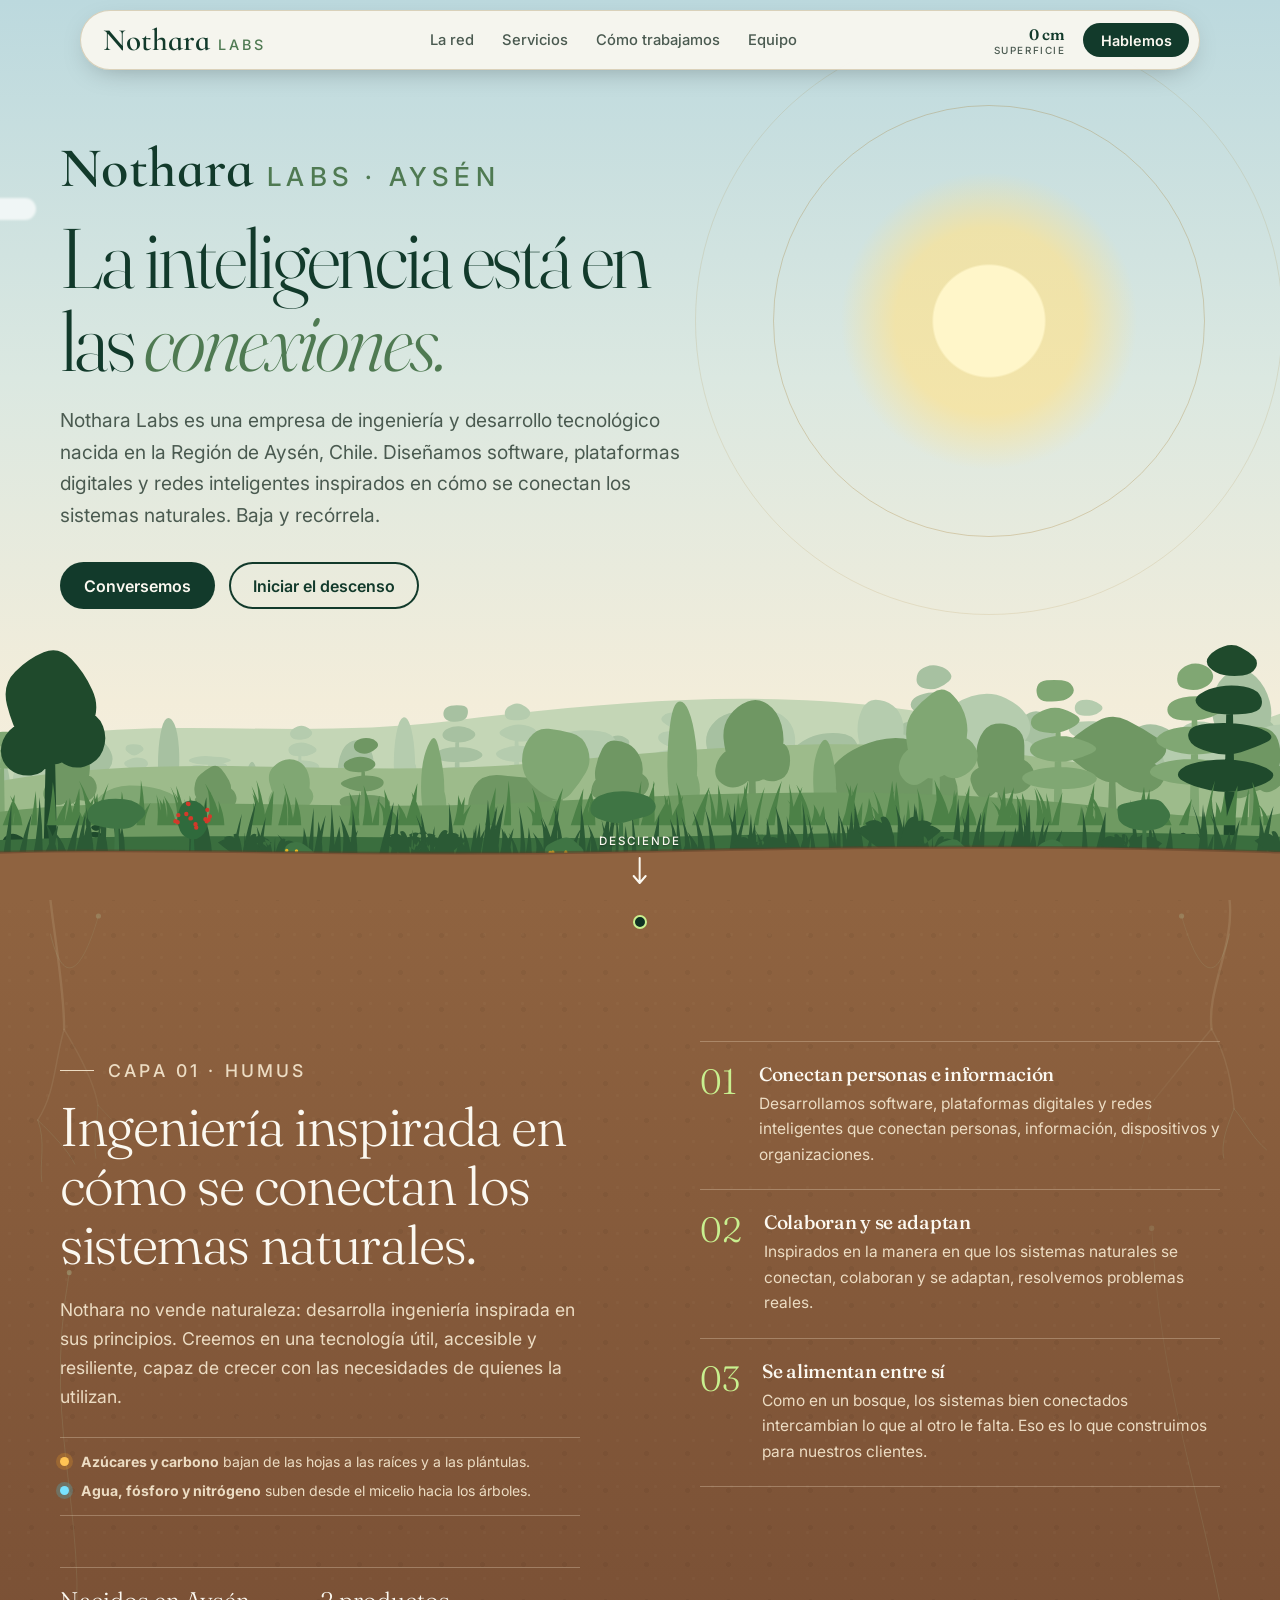
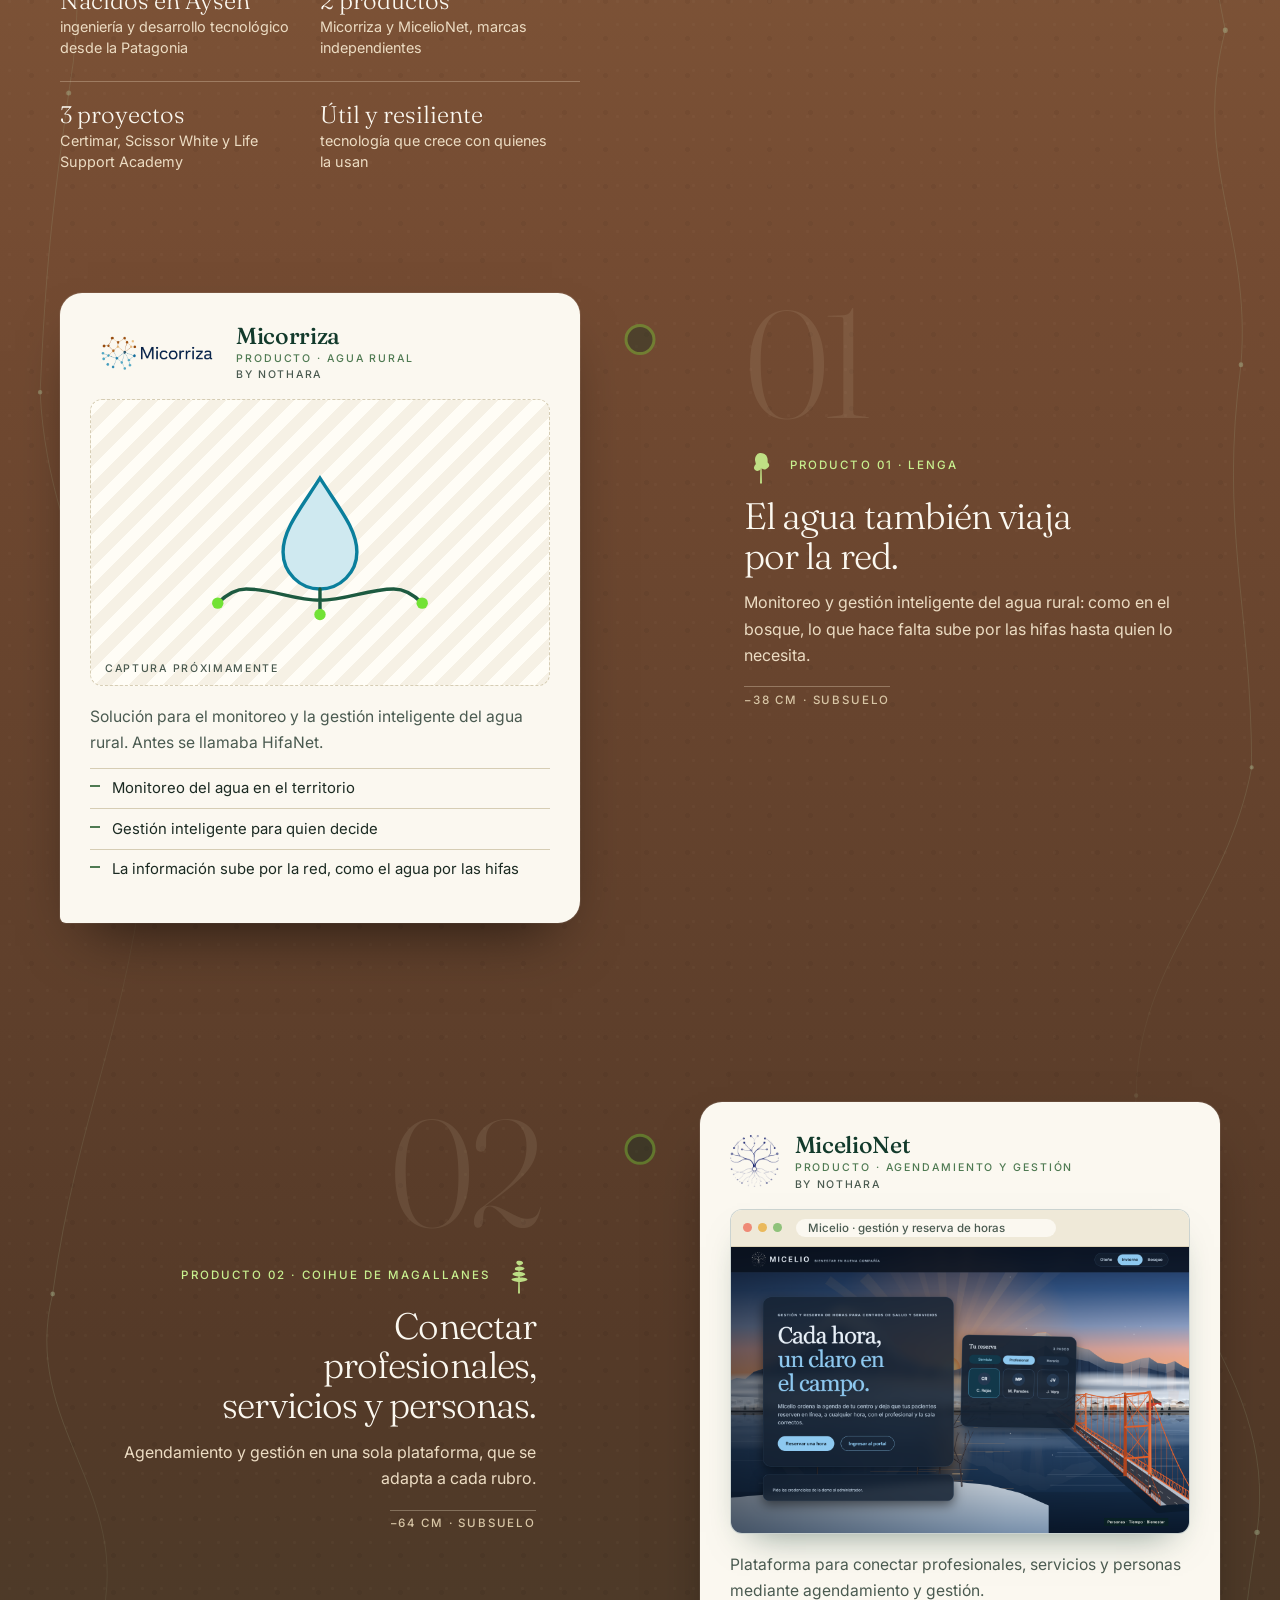
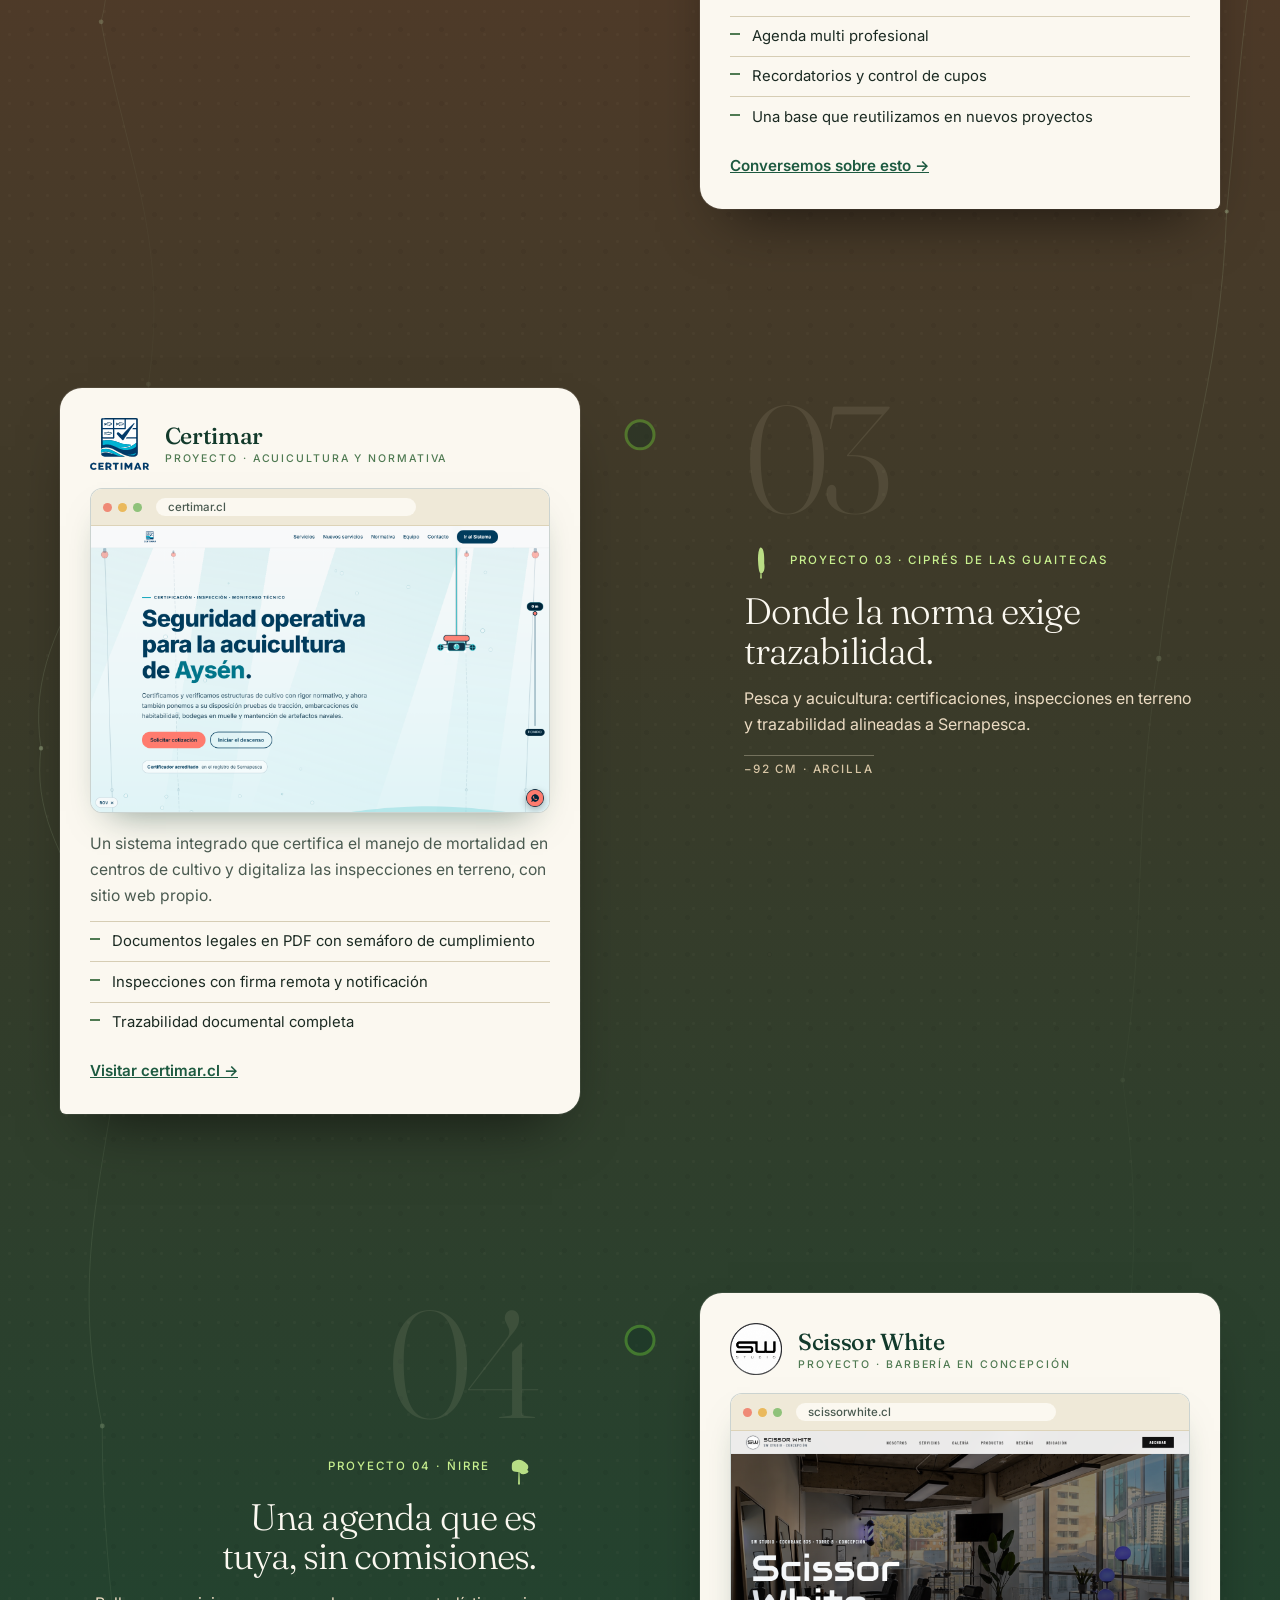
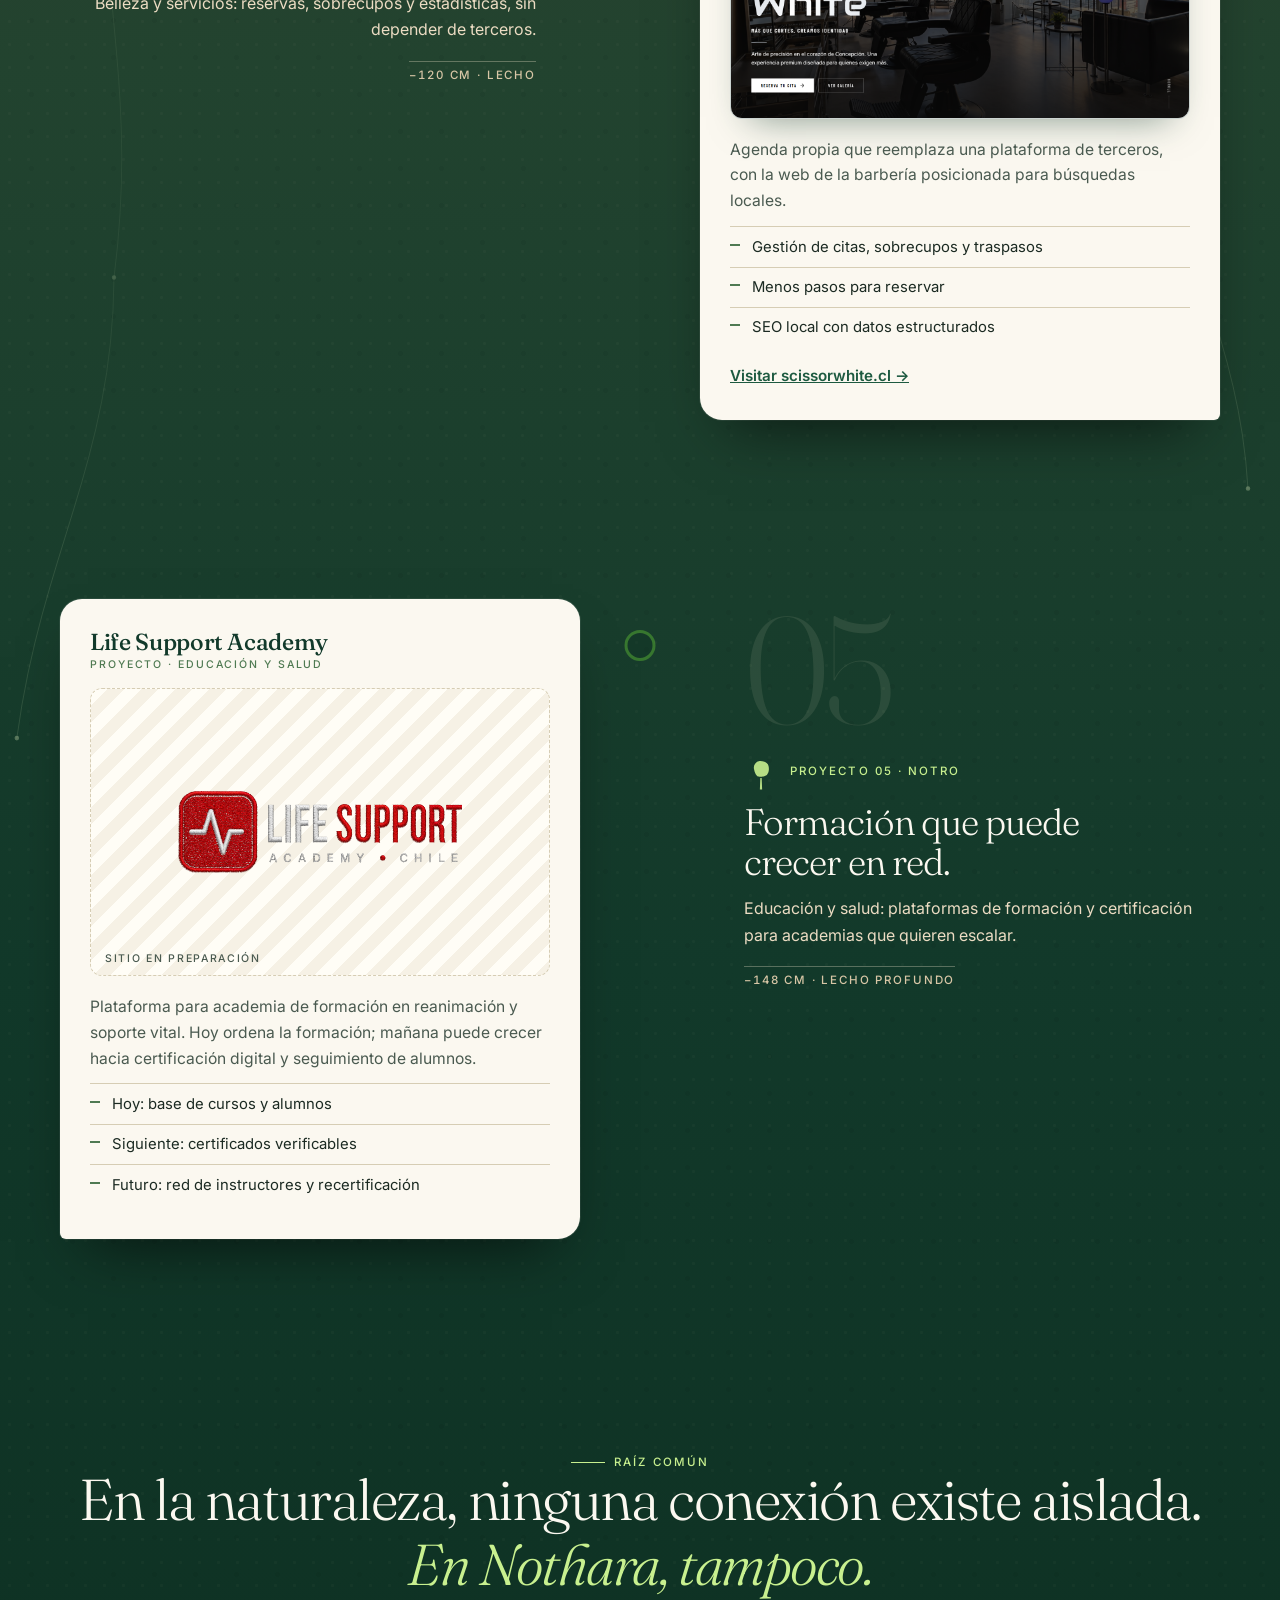
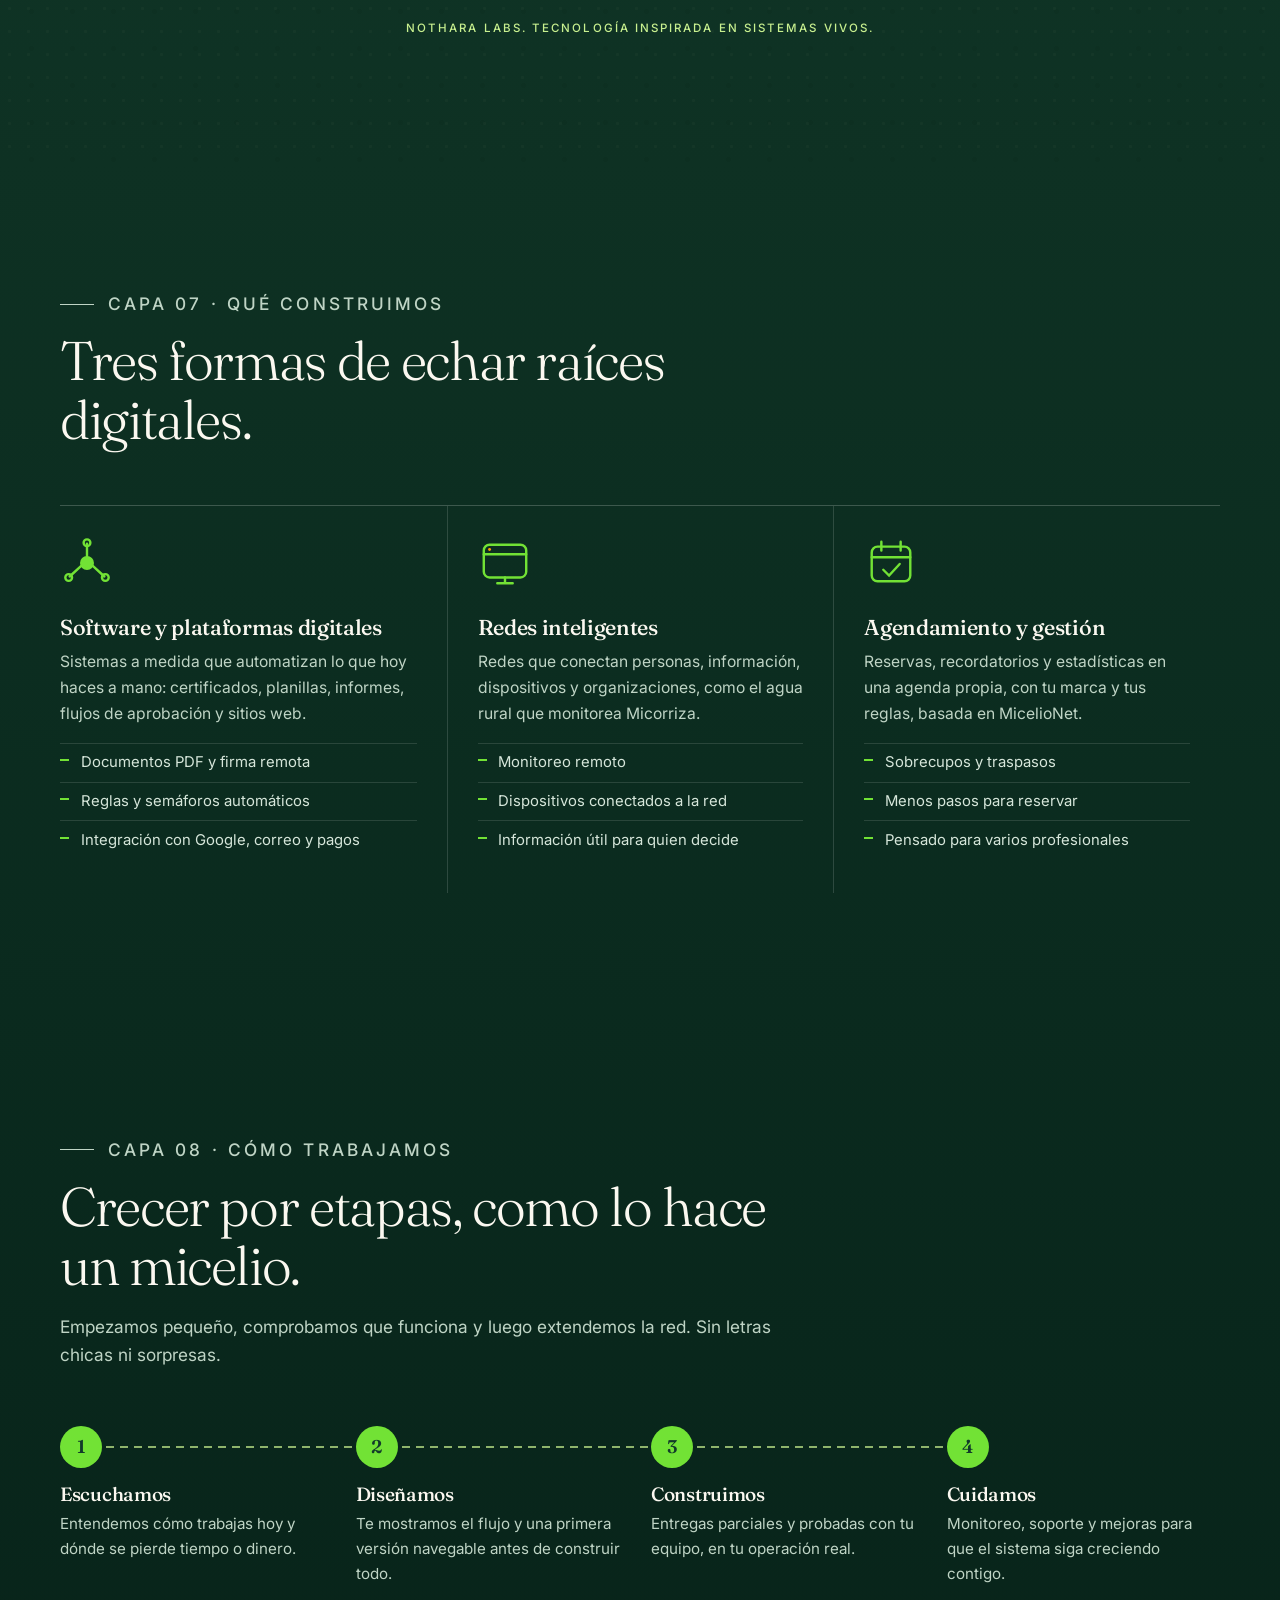
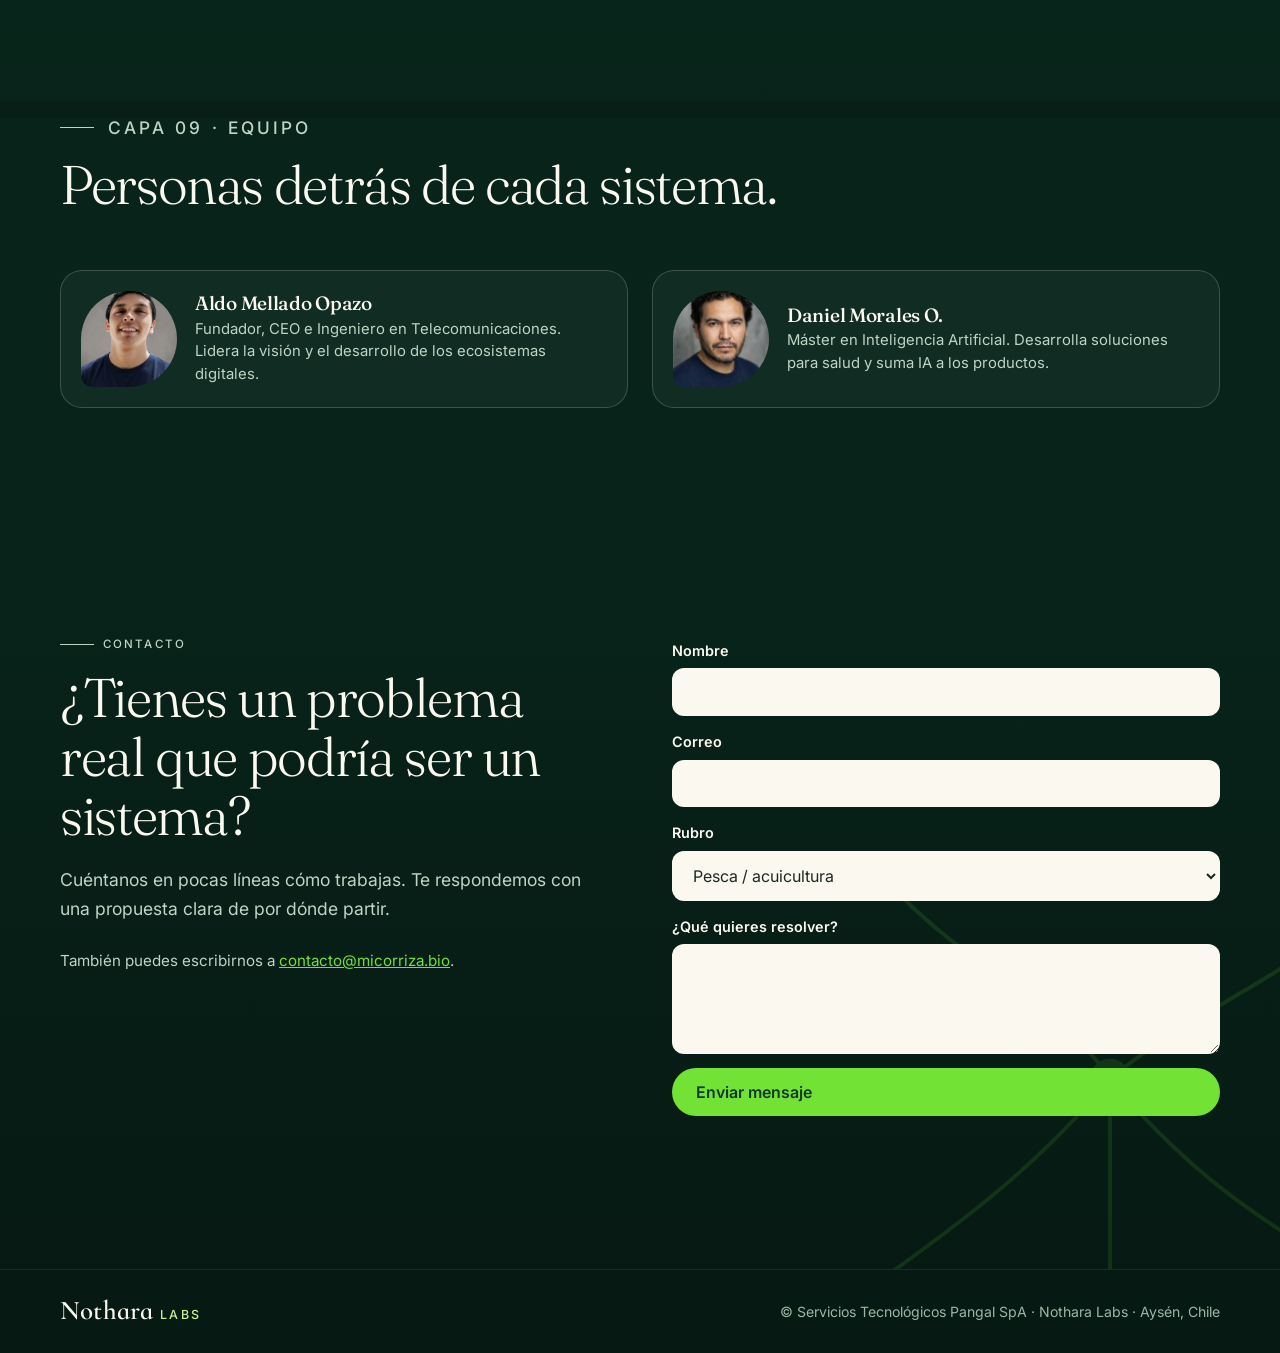
==== commit 02b6d369: "Portada: rediseño Nothara Labs (descenso bajo el bosque nativo) Reemplaza la portada por la versión " ====
--- a/index.html
+++ b/index.html
@@ -1,939 +1,988 @@
-<!DOCTYPE html>
-
-<html lang="es">
+<!doctype html>
+<html lang="es-CL">
 <head>
-<style id="critical-intro">html,body{background:#020d0b!important}body.intro-lock .bg-stage{opacity:0!important}</style>
-<meta charset="utf-8"/>
-<meta content="width=device-width,initial-scale=1" name="viewport"/>
-<meta content="Micorriza — infraestructura digital inspirada en sistemas vivos." name="description"/>
-<title>Micorriza | Infraestructura viva</title>
-<meta content="#031916" name="theme-color"/>
-<link href="https://micorriza.bio/" rel="canonical"/>
-<link href="assets/favicon.ico" rel="icon" sizes="any"/>
-<link href="assets/favicon.svg" rel="icon" type="image/svg+xml"/>
-<link href="assets/favicon-32.png" rel="icon" type="image/png" sizes="32x32"/>
-<link href="assets/favicon-16.png" rel="icon" type="image/png" sizes="16x16"/>
-<link href="assets/favicon-192.png" rel="apple-touch-icon"/>
-<meta content="website" property="og:type"/>
-<meta content="https://micorriza.bio/" property="og:url"/>
-<meta content="Micorriza | Infraestructura viva" property="og:title"/>
-<meta content="Diseñamos plataformas, redes y sistemas digitales que crecen como un ecosistema: conectados, adaptables y preparados para evolucionar." property="og:description"/>
-<meta content="https://micorriza.bio/assets/og-card.png" property="og:image"/>
-<meta content="1200" property="og:image:width"/>
-<meta content="630" property="og:image:height"/>
-<meta content="Micorriza — Conectamos lo natural con lo digital." property="og:image:alt"/>
-<meta content="es_CL" property="og:locale"/>
-<meta content="summary_large_image" name="twitter:card"/>
-<meta content="Micorriza | Infraestructura viva" name="twitter:title"/>
-<meta content="Infraestructura digital inspirada en sistemas vivos." name="twitter:description"/>
-<meta content="https://micorriza.bio/assets/og-card.png" name="twitter:image"/>
+<meta charset="utf-8">
+<meta name="viewport" content="width=device-width,initial-scale=1">
+<title>Nothara Labs | La inteligencia está en las conexiones</title>
+<meta name="description" content="Nothara Labs es una empresa de ingeniería y desarrollo tecnológico nacida en la Región de Aysén, Chile. Software, plataformas digitales y redes inteligentes inspiradas en sistemas vivos.">
+<link rel="icon" href="assets/favicon.svg" type="image/svg+xml">
+<link rel="preconnect" href="https://fonts.googleapis.com">
+<link rel="preconnect" href="https://fonts.gstatic.com" crossorigin>
+<link href="https://fonts.googleapis.com/css2?family=Cormorant+Infant:wght@500;600;700&family=Fraunces:ital,opsz,wght@0,9..144,300;0,9..144,500;0,9..144,600;1,9..144,300;1,9..144,500&family=Inter:wght@400;500;600&display=swap" rel="stylesheet">
+<script>document.documentElement.className+=" js"</script>
 <style>
-    :root{
-      --bg:#031916;
-      --bg-2:#06251f;
-      --card:rgba(7,35,29,.68);
-      --line:rgba(149,255,205,.18);
-      --white:#f6fbf8;
-      --muted:#afc3bb;
-      --green:#72e235;
-      --green-rgb:114,226,53;
-      --mint-rgb:140,255,196;
-      --accent:#8ceb63;
-      --aqua:#42d9ff;
-      --orange:#ff9d00;
-      --shadow:0 25px 80px rgba(0,0,0,.34);
-      --radius:28px;
-    }
-    *{box-sizing:border-box}
-    html{scroll-behavior:smooth}
-    body{margin:0;background:#031916;color:var(--white);position:relative;isolation:isolate;font-family:Inter,ui-sans-serif,system-ui,-apple-system,BlinkMacSystemFont,"Segoe UI",sans-serif;line-height:1.55}
-    a{color:inherit;text-decoration:none}
-    img{display:block;max-width:100%}
-    .container{width:min(1180px,calc(100% - 40px));margin:auto}
-    .nav{position:fixed;top:0;left:0;right:0;z-index:50;background:linear-gradient(to bottom,rgba(2,18,15,.92),rgba(2,18,15,.45),transparent);backdrop-filter:blur(12px)}
-    .nav-inner{height:86px;display:flex;align-items:center;justify-content:space-between;gap:28px}
-    .brand{display:flex;align-items:center;justify-content:flex-start;gap:0;font-weight:750;font-size:0;letter-spacing:0}
-    .brand img{width:68px;height:68px;object-fit:contain;background:transparent;border-radius:0;padding:0;display:block;filter:drop-shadow(0 4px 16px rgba(0,0,0,.22))}
-    .links{display:flex;gap:25px;align-items:center;color:#d6e4de;font-size:14px}
-    .links a:hover{color:var(--green)}
-    .btn{display:inline-flex;align-items:center;justify-content:center;gap:10px;padding:14px 22px;border-radius:999px;border:1px solid rgba(var(--green-rgb),.45);transition:.25s ease;font-weight:700}
-    .btn:hover{transform:translateY(-2px);box-shadow:0 12px 40px rgba(var(--green-rgb),.18)}
-    .btn.primary{background:linear-gradient(135deg,#92ef43,#47bd2f);color:#092113;border:0}
-    .btn.secondary{background:rgba(255,255,255,.04)}
-    .hero{min-height:100vh;display:grid;align-items:center;padding:130px 0 65px;position:relative;overflow:hidden}
-    .hero:before{content:'';position:absolute;inset:0;background:linear-gradient(180deg,rgba(1,17,14,.52),rgba(1,17,14,.74));z-index:-1}
-    .hero-grid{position:relative;display:grid;grid-template-columns:1.15fr .85fr;gap:46px;align-items:center}
-    .eyebrow{color:#7ce4b5;text-transform:uppercase;letter-spacing:.22em;font-size:12px;font-weight:800}
-    h1,h2,h3,p{margin-top:0}
-    h1{font-size:clamp(48px,7vw,92px);line-height:.98;letter-spacing:-.055em;margin:20px 0 26px;max-width:860px}
-    h2{font-size:clamp(34px,5vw,64px);line-height:1.03;letter-spacing:-.045em;margin-bottom:22px}
-    h3{font-size:25px;letter-spacing:-.025em;margin-bottom:10px}
-    .lead{font-size:19px;color:#d1ded8;max-width:690px}
-    .hero-actions{display:flex;gap:14px;flex-wrap:wrap;margin-top:30px}
-    .stats{position:relative;margin-top:48px;display:grid;grid-template-columns:repeat(4,1fr);background:rgba(3,30,24,.7);border:1px solid var(--line);border-radius:22px;backdrop-filter:blur(12px);overflow:hidden}
-    .stat{padding:22px 25px;border-right:1px solid var(--line)}
-    .stat:last-child{border-right:0}.stat b{font-size:25px}.stat small{display:block;color:var(--muted);margin-top:5px}
-    section{padding:105px 0;position:relative}
-    .section-grid{display:grid;grid-template-columns:1fr 1fr;gap:55px;align-items:center}
-    .visual{border-radius:var(--radius);overflow:hidden;border:1px solid var(--line);box-shadow:var(--shadow);background:#061b17}
-    .visual img{width:100%;height:100%;object-fit:cover}
-    .copy p{color:#b8cbc3;font-size:17px}
-    .chips{display:flex;flex-wrap:wrap;gap:10px;margin-top:24px}.chip{padding:8px 13px;border:1px solid rgba(var(--green-rgb),.32);border-radius:999px;color:#bff39e;font-size:13px}
-    .dashboard{padding:30px;border-radius:var(--radius);border:1px solid var(--line);background:rgba(4,31,25,.74);box-shadow:var(--shadow)}
-    .metric-grid{display:grid;grid-template-columns:repeat(4,1fr);gap:16px;margin-top:22px}.metric{padding:18px;border-radius:18px;background:rgba(255,255,255,.035);border:1px solid var(--line)}.metric b{font-size:30px;display:block}.metric span{color:var(--muted);font-size:13px}
-    .chart{height:190px;margin-top:20px;border-radius:18px;background:linear-gradient(180deg,rgba(67,217,255,.08),transparent),repeating-linear-gradient(0deg,transparent 0 37px,rgba(255,255,255,.05) 38px 39px);position:relative;overflow:hidden}.chart svg{position:absolute;inset:0;width:100%;height:100%}
-    .team{display:grid;grid-template-columns:1fr 1fr;gap:22px;margin-top:40px}.person{display:grid;grid-template-columns:150px 1fr;gap:22px;align-items:center;padding:20px;background:rgba(5,34,28,.72);border:1px solid var(--line);border-radius:24px}.person img,.avatar{width:150px;height:180px;object-fit:cover;border-radius:18px}.avatar{display:grid;place-items:center;background:radial-gradient(circle at 35% 25%,#257a68,#071d19 70%);font-size:48px;font-weight:800;color:#dfffe9}.role{color:var(--accent);font-size:14px;font-weight:750}.person p{color:var(--muted);font-size:14px;margin:12px 0 0}
-    .cta{display:grid;grid-template-columns:1.1fr .9fr;gap:30px;align-items:stretch}.cta-panel,.form{padding:34px;border-radius:var(--radius);border:1px solid var(--line);background:rgba(6,40,32,.76);box-shadow:var(--shadow)}
-    .form label{display:block;font-size:13px;margin:14px 0 7px;color:#cfddd7}.form input,.form textarea{width:100%;padding:15px;border-radius:14px;border:1px solid rgba(255,255,255,.14);background:rgba(2,18,15,.7);color:white;font:inherit}.form textarea{min-height:125px;resize:vertical}.form .btn{width:100%;margin-top:16px}
-    footer{padding:36px 0 55px;border-top:1px solid var(--line);color:#91aaa0}.footer-inner{display:flex;justify-content:space-between;gap:20px;flex-wrap:wrap}
-    .mobile{display:none}
-    @media(max-width:900px){.links{display:none}.mobile{display:inline-flex}.hero-grid,.section-grid,.cta{grid-template-columns:1fr}.hero-card{justify-self:start}.hero-card img{height:320px}.stats{grid-template-columns:1fr 1fr}.stat:nth-child(2){border-right:0}.cards{grid-template-columns:1fr 1fr}.sectors{grid-template-columns:1fr 1fr}.team{grid-template-columns:1fr}.metric-grid{grid-template-columns:1fr 1fr}}
-    @media(max-width:620px){.container{width:min(100% - 26px,1180px)}.nav-inner{height:72px}.brand{font-size:20px}.brand img{width:54px;height:54px}.hero{padding-top:105px}.hero:before{content:'';position:absolute;inset:0;background:linear-gradient(180deg,rgba(1,17,14,.52),rgba(1,17,14,.74));z-index:-1}.hero-grid{gap:28px}h1{font-size:49px}.stats,.cards,.sectors,.metric-grid{grid-template-columns:1fr}.stat{border-right:0;border-bottom:1px solid var(--line)}.stat:last-child{border-bottom:0}.person{grid-template-columns:1fr}.person img,.avatar{width:100%;height:300px}.hero-card{width:100%}.hero-card img{height:330px}section{padding:78px 0}}
-  
-    
-    .bg-stage{position:fixed;inset:-8vh 0;z-index:0;overflow:hidden;background:#020d0b;pointer-events:none;opacity:0;transition:opacity 1s ease}body.bg-reveal .bg-stage{opacity:1}
-    .bg-layer{position:absolute;inset:0;background-size:cover;background-position:center center;will-change:transform,opacity;pointer-events:none;backface-visibility:hidden}
-    .bg-hero{opacity:1;filter:brightness(.64) saturate(1.06)}
-    .bg-deep{opacity:0;filter:brightness(.56) saturate(1.04)}
-    body:before{content:'';position:fixed;inset:0;z-index:1;background:linear-gradient(180deg,rgba(2,15,13,.36) 0%,rgba(2,15,13,.28) 28%,rgba(2,15,13,.48) 54%,rgba(2,15,13,.76) 100%);pointer-events:none}
-    .nav,main,footer{position:relative;z-index:2}
-    .nav{position:fixed}
-    .hero,.section-dark,section{background:transparent !important}
-    .hero:before{z-index:0}
-    .hero>.container,.hero-grid,.stats{position:relative;z-index:2}
-
-
-
-/* Ajustes V6: logo completo, portada luminosa y oscurecimiento progresivo */
-:root{--scroll-dark:.12}
-.brand{font-size:0;display:flex;align-items:center;min-width:230px}
-.brand img{width:230px;height:74px;object-fit:contain;object-position:left center;background:transparent!important;padding:0!important;border-radius:0!important;filter:drop-shadow(0 5px 18px rgba(0,0,0,.28))}
-.nav-inner{height:94px}
-.hero-grid{grid-template-columns:minmax(0,760px);justify-content:start}
-.hero-grid>div{max-width:760px}
-#inicio .lead{max-width:690px}
-.hero:before{background:linear-gradient(90deg,rgba(1,17,14,.30) 0%,rgba(1,17,14,.16) 48%,rgba(1,17,14,.03) 78%,rgba(1,17,14,0) 100%)!important}
-body:before{background:rgba(2,15,13,var(--scroll-dark))!important;transition:background .18s linear}
-.bg-hero{filter:brightness(1.02) saturate(1.06)!important}
-.bg-deep{filter:brightness(.82) saturate(1.03)!important}
-.hero h1,.hero .lead,.hero .eyebrow,.hero .stats{text-shadow:0 2px 18px rgba(0,0,0,.48)}
-@media(max-width:900px){.brand{min-width:180px}.brand img{width:180px;height:62px}.hero-grid{grid-template-columns:1fr}}
-@media(max-width:620px){.brand{min-width:150px}.brand img{width:150px;height:54px}.nav-inner{height:76px}.hero:before{background:linear-gradient(180deg,rgba(1,17,14,.30),rgba(1,17,14,.12) 55%,rgba(1,17,14,.28))!important}}
-
-.scheme{display:grid;gap:18px;align-content:center}
-.scheme-top{display:grid;grid-template-columns:1fr 110px 1fr;gap:18px;align-items:center}
-.scheme-card,.scheme-core{position:relative;overflow:hidden;background:linear-gradient(180deg,rgba(7,34,29,.82),rgba(5,26,22,.9));border:1px solid rgba(var(--mint-rgb),.14);border-radius:24px;padding:24px;box-shadow:0 18px 50px rgba(0,0,0,.18)}
-.scheme-card:before,.scheme-core:before{content:"";position:absolute;inset:auto -35px -35px auto;width:150px;height:150px;background:radial-gradient(circle,rgba(var(--mint-rgb),.10),transparent 65%)}
-.scheme-card h3,.scheme-core h3{margin:0 0 10px;font-size:24px}
-.scheme-card p,.scheme-core p{margin:0;color:var(--muted);font-size:15px;line-height:1.6}
-.scheme-knot{display:grid;place-items:center;position:relative;height:110px}
-.scheme-knot:before,.scheme-knot:after{content:"";position:absolute;height:2px;width:44px;background:linear-gradient(90deg,transparent,var(--accent),transparent);top:50%;transform:translateY(-50%)}
-.scheme-knot:before{left:0}.scheme-knot:after{right:0}
-.scheme-knot-circle{width:76px;height:76px;border-radius:999px;background:radial-gradient(circle at 30% 30%,#b7ffd7,#37c88e 45%,#103f34 80%);box-shadow:0 0 0 10px rgba(var(--mint-rgb),.07),0 0 40px rgba(var(--mint-rgb),.25);display:grid;place-items:center;color:#042019;font-size:28px;font-weight:900}
-.scheme-network{position:relative;border:1px solid rgba(var(--mint-rgb),.14);border-radius:28px;padding:28px;background:linear-gradient(135deg,rgba(10,46,39,.88),rgba(6,27,24,.92));overflow:hidden}
-.scheme-network:before{content:"";position:absolute;inset:0;background:
- radial-gradient(circle at 15% 28%,rgba(var(--mint-rgb),.32) 0 4px,transparent 5px),
- radial-gradient(circle at 28% 46%,rgba(var(--mint-rgb),.26) 0 4px,transparent 5px),
- radial-gradient(circle at 45% 34%,rgba(var(--mint-rgb),.34) 0 4px,transparent 5px),
- radial-gradient(circle at 62% 52%,rgba(var(--mint-rgb),.26) 0 4px,transparent 5px),
- radial-gradient(circle at 78% 30%,rgba(var(--mint-rgb),.34) 0 4px,transparent 5px),
- radial-gradient(circle at 84% 64%,rgba(var(--mint-rgb),.28) 0 4px,transparent 5px),
- radial-gradient(circle at 20% 74%,rgba(var(--mint-rgb),.24) 0 4px,transparent 5px),
- linear-gradient(135deg,transparent 0 18%,rgba(var(--mint-rgb),.12) 18.3% 18.8%,transparent 19.1% 100%),
- linear-gradient(25deg,transparent 0 38%,rgba(var(--mint-rgb),.12) 38.3% 38.8%,transparent 39.1% 100%),
- linear-gradient(160deg,transparent 0 58%,rgba(var(--mint-rgb),.1) 58.3% 58.8%,transparent 59.1% 100%);
-opacity:.9;pointer-events:none}
-.scheme-network-grid{position:relative;display:grid;grid-template-columns:1fr 1fr 1.2fr;gap:18px;align-items:stretch}
-.scheme-mini{background:rgba(255,255,255,.03);border:1px solid rgba(var(--mint-rgb),.10);border-radius:22px;padding:22px;backdrop-filter:blur(8px)}
-.scheme-mini .eyebrow{margin-bottom:8px}.scheme-mini h4{margin:0 0 8px;font-size:21px}.scheme-mini p{margin:0;color:var(--muted);line-height:1.6;font-size:14px}
-.scheme-eq{display:flex;align-items:center;justify-content:center;color:var(--accent);font-size:34px;font-weight:800}
-.scheme-core{background:linear-gradient(135deg,rgba(20,87,72,.92),rgba(8,35,30,.96));border-color:rgba(var(--mint-rgb),.24)}
-.scheme-core .eyebrow{margin-bottom:8px}.scheme-core h3{font-size:30px;margin-bottom:10px}.scheme-core p{color:#dcf3ee}
-.scheme-pills{display:flex;flex-wrap:wrap;gap:8px;margin-top:16px}.scheme-pills span{padding:8px 12px;border-radius:999px;border:1px solid rgba(var(--mint-rgb),.18);background:rgba(255,255,255,.04);color:#e8faf4;font-size:12px}
-@media(max-width:900px){.scheme-top,.scheme-network-grid{grid-template-columns:1fr}.scheme-knot{height:84px}.scheme-knot:before,.scheme-knot:after{width:2px;height:26px;left:50%;transform:translateX(-50%)}.scheme-knot:before{top:0}.scheme-knot:after{top:auto;bottom:0}}
-
-
-/* Intro cinematográfica Micorriza */
-body.intro-lock{overflow:hidden}
-.intro-overlay{position:fixed;inset:0;z-index:9999;background:#020d0b;display:grid;place-items:center;overflow:hidden;opacity:1;visibility:visible;transition:opacity .8s ease,visibility .8s ease}
-.intro-overlay.is-hidden{opacity:0;visibility:hidden;pointer-events:none}
-.intro-video{position:absolute;inset:0;width:100%;height:100%;object-fit:cover;background:#020d0b}
-.intro-shade{position:absolute;inset:0;background:radial-gradient(circle at center,transparent 35%,rgba(0,10,8,.18) 100%);pointer-events:none}
-.intro-skip{position:absolute;right:max(16px,env(safe-area-inset-right));bottom:max(16px,env(safe-area-inset-bottom));z-index:3;border:1px solid rgba(255,255,255,.3);background:rgba(2,17,14,.45);color:#fff;padding:10px 15px;border-radius:999px;backdrop-filter:blur(10px);font:600 13px/1 system-ui;cursor:pointer}
-.intro-handoff{position:fixed;z-index:10001;display:none;align-items:center;justify-content:center;transform-origin:center center;will-change:transform,opacity;pointer-events:none;opacity:0}
-.intro-handoff img{width:100%;height:100%;object-fit:contain;filter:drop-shadow(0 8px 24px rgba(0,0,0,.28))}
-.brand.intro-target{opacity:0;transition:opacity .25s ease}
-.brand.intro-target.is-ready{opacity:1;transition:opacity .28s ease}
-@media (prefers-reduced-motion:reduce){.intro-overlay{transition:none}.intro-handoff{display:none!important}}
-
-
-.ex-arrow{display:none}.ex-banner{grid-template-columns:1fr}.ex-mini{border-left:0;border-top:1px solid rgba(255,255,255,.08)}}
-.mobile-intro-poster{display:none;position:absolute;inset:0;background-size:cover;background-position:center;opacity:0;transition:opacity .35s ease;z-index:0}
-@media(max-width:820px){.mobile-intro-poster{display:block;opacity:1}.intro-video{z-index:1}}
-
-.explainer-figure{background:linear-gradient(180deg,rgba(6,30,27,.68),rgba(4,21,19,.78));border:1px solid rgba(159,224,179,.14);border-radius:26px;padding:14px;box-shadow:0 18px 40px rgba(0,0,0,.18)}
-.explainer-figure img{display:block;width:100%;height:auto;border-radius:18px;object-fit:contain}
-
-.product-grid{display:grid;grid-template-columns:repeat(12,1fr);gap:18px;margin-top:34px}.product-card{grid-column:span 4;position:relative;overflow:hidden;min-height:330px;padding:26px;border-radius:26px;background:linear-gradient(180deg,rgba(7,34,29,.86),rgba(4,22,19,.94));border:1px solid rgba(var(--mint-rgb),.14);box-shadow:0 18px 50px rgba(0,0,0,.18)}.product-card:nth-child(4),.product-card:nth-child(5){grid-column:span 6}.product-card:before{content:"";position:absolute;right:-55px;bottom:-55px;width:190px;height:190px;border-radius:50%;background:radial-gradient(circle,rgba(var(--mint-rgb),.14),transparent 68%)}.product-number{font-size:12px;letter-spacing:.18em;color:#70d7b1;margin-bottom:24px}.product-kicker{display:inline-flex;padding:7px 10px;border-radius:999px;border:1px solid rgba(var(--mint-rgb),.16);background:rgba(255,255,255,.03);color:#bce8d8;font-size:12px;margin-bottom:14px}.product-card h3{font-size:27px;margin:0 0 12px}.product-card p{color:var(--muted);line-height:1.62;margin:0 0 20px}.product-card ul{list-style:none;padding:0;margin:0;display:grid;gap:10px}.product-card li{position:relative;padding-left:18px;color:#e5f2ed;font-size:14px}.product-card li:before{content:"";position:absolute;left:0;top:.55em;width:7px;height:7px;border-radius:50%;background:var(--accent);box-shadow:0 0 0 5px rgba(var(--mint-rgb),.06)}.clinical{border-top:2px solid #57d9ad}.aula{border-top:2px solid #73bfff}.agenda{border-top:2px solid #b0e85f}.gremial{border-top:2px solid #9a8cff}.calidad{border-top:2px solid #f0b55f}.product-footer{display:flex;align-items:center;justify-content:space-between;gap:24px;margin-top:24px;padding:22px 0}.product-footer p{margin:0;color:var(--muted)}@media(max-width:980px){.product-card,.product-card:nth-child(4),.product-card:nth-child(5){grid-column:span 6}}@media(max-width:640px){.product-grid{grid-template-columns:1fr}.product-card,.product-card:nth-child(4),.product-card:nth-child(5){grid-column:1}.product-footer{align-items:flex-start;flex-direction:column}.product-card{min-height:auto}}
-
-.product-card{overflow:hidden;padding:0}
-.product-media{aspect-ratio:16/9;overflow:hidden;position:relative;border-bottom:1px solid rgba(255,255,255,.08)}
-.product-media img{width:100%;height:100%;object-fit:cover;display:block;transform:scale(1.01)}
-.product-body{padding:24px}
-.product-card ul{margin:14px 0 0;padding-left:18px}
-.product-card li{margin:6px 0;color:var(--muted)}
-.product-kicker,.product-number{padding-left:24px;padding-right:24px}
-.wa-float{position:fixed;right:18px;bottom:18px;z-index:45;display:flex;align-items:center;gap:10px;padding:12px 16px;border-radius:999px;background:rgba(23,163,74,.92);color:#fff;text-decoration:none;font:700 14px/1 Inter,system-ui,sans-serif;box-shadow:0 18px 35px rgba(0,0,0,.22);transition:transform .35s ease, opacity .35s ease, box-shadow .35s ease}
-.wa-float:hover{transform:translateY(-2px);box-shadow:0 22px 40px rgba(0,0,0,.28)}
-.wa-float .wa-icon{width:28px;height:28px;flex-shrink:0;display:block}
-body.scrolled-wa .wa-float{transform:translateY(-8px)}
-@media(max-width:720px){.wa-float{right:14px;bottom:14px;padding:11px 14px;font-size:13px}.wa-float span.label{display:none}}
-
-/* V15: optimización móvil y animaciones */
-html,body{max-width:100%;overflow-x:hidden}
-.intro-overlay{padding:0;background:#020d0b}
-.intro-video{display:block!important;width:100%;height:100%;object-fit:cover}
-.mobile-intro-poster{display:none}
-@media(max-width:820px){
-  .intro-video{object-fit:contain;background:#020d0b}
-  .intro-skip{right:14px;bottom:14px}
-  .container{width:calc(100% - 28px)}
-  .hero{min-height:auto;padding:112px 0 62px}
-  h1{font-size:clamp(42px,13vw,58px)}
-  h2{font-size:clamp(32px,10vw,46px)}
-  .product-media{aspect-ratio:4/3}
-  .explainer-figure{padding:8px;border-radius:18px;overflow:auto}
-  .explainer-figure img{min-width:760px;max-width:none}
+:root{
+  --hueso:#f6f1e5; --papel:#fbf8f0; --verde:#123a2b; --verde-2:#1d5a40; --musgo:#4f7a52;
+  --lima:#72e235; --aqua:#42d9ff; --naranja:#ff9d00;
+  --tinta:#1b2a22; --tinta-2:#4a5a50; --linea:#d6cdb4;
+  --suelo:#8f6340; --hilo:#c8f08f;
+  --serif:"Fraunces","Iowan Old Style","Palatino Linotype",Palatino,Georgia,serif;
+  --sans:"Inter","Segoe UI",system-ui,sans-serif;
+  --r:22px;
 }
-.counter{font-variant-numeric:tabular-nums}
-.chart-line{stroke-dasharray:1400;stroke-dashoffset:1400}
-.chart-area{opacity:0}
-.dashboard.is-animated .chart-line{animation:drawLine 1.8s cubic-bezier(.2,.7,.2,1) forwards}
-.dashboard.is-animated .chart-area{animation:fadeArea 1.2s .7s ease forwards}
-@keyframes drawLine{to{stroke-dashoffset:0}}
-@keyframes fadeArea{to{opacity:1}}
-.wa-float{animation:waFloat 3.8s ease-in-out infinite}
-@keyframes waFloat{0%,100%{transform:translateY(0)}50%{transform:translateY(-7px)}}
-@media(prefers-reduced-motion:reduce){.wa-float{animation:none}.dashboard.is-animated .chart-line,.dashboard.is-animated .chart-area{animation:none;stroke-dashoffset:0;opacity:1}}
-
-
-@media(max-width:620px){
-  .intro-overlay{min-height:100dvh}
-  .intro-video{object-fit:cover}
-  .product-media{aspect-ratio:16/10}
-  .product-media img{object-position:center}
-  .explainer-figure{padding:8px}
-  .explainer-figure img{border-radius:14px}
+*{box-sizing:border-box}
+html{scroll-behavior:smooth;-webkit-text-size-adjust:100%}
+body{margin:0;background:#081f17;color:var(--papel);font:400 17px/1.65 var(--sans);-webkit-font-smoothing:antialiased;overflow-x:hidden}
+a{color:inherit}
+img{max-width:100%}
+p{margin:0 0 1em}
+h1,h2,h3{font-family:var(--serif);font-weight:500;line-height:1.08;margin:0;letter-spacing:-.015em}
+h2{font-size:clamp(2rem,4.4vw,3.4rem);font-weight:300;letter-spacing:-.025em}
+h3{font-size:1.35rem}
+.wrap{width:min(1160px,100% - 40px);margin-inline:auto}
+.label{font:500 .72rem/1 var(--sans);letter-spacing:.18em;text-transform:uppercase}
+.eyebrow{display:flex;align-items:center;gap:.8em;margin-bottom:1.2rem;color:var(--lima)}
+.eyebrow::before{content:"";width:34px;height:1px;background:currentColor}
+.skip{position:fixed;left:-999px;top:8px;background:var(--verde);color:#fff;padding:.7em 1.1em;border-radius:8px;z-index:99}
+.skip:focus{left:8px}
+:focus-visible{outline:3px solid var(--naranja);outline-offset:3px;border-radius:6px}
+.btn{display:inline-flex;align-items:center;gap:.5em;background:var(--verde);color:var(--papel);text-decoration:none;font:600 1rem var(--sans);padding:.85em 1.5em;border-radius:999px;border:0;cursor:pointer;transition:transform .2s,background .2s}
+.btn:hover{background:var(--verde-2);transform:translateY(-2px)}
+.btn.ghost{background:transparent;color:var(--verde);box-shadow:inset 0 0 0 2px var(--verde)}
+.btn.ghost:hover{background:var(--verde);color:var(--papel)}
+.btn.lima{background:var(--lima);color:var(--verde)}
+.btn.lima:hover{background:#8bf055}
+
+/* ---------- nav flotante + medidor de profundidad ---------- */
+.nav{position:fixed;z-index:30;top:10px;left:50%;transform:translateX(-50%);width:min(1120px,100% - 20px);
+  background:rgba(251,248,240,.9);backdrop-filter:blur(12px);-webkit-backdrop-filter:blur(12px);
+  border:1px solid rgba(214,205,180,.9);border-radius:999px;box-shadow:0 8px 28px -12px rgba(0,0,0,.35);color:var(--tinta)}
+.nav .in{display:flex;align-items:center;gap:18px;height:58px;padding:0 10px 0 22px}
+.nav .logo{font-size:1.5rem;text-decoration:none}
+.nav nav{margin:0 auto}
+.nav ul{display:flex;gap:24px;list-style:none;margin:0;padding:0;font-weight:500;font-size:.92rem}
+.nav ul a{text-decoration:none;color:var(--tinta-2);padding:6px 2px;border-bottom:2px solid transparent}
+.nav ul a:hover{color:var(--verde);border-color:var(--lima)}
+.gauge{display:flex;flex-direction:column;align-items:flex-end;line-height:1.15;min-width:104px;font-variant-numeric:tabular-nums}
+.gauge b{font:600 .95rem var(--serif);color:var(--verde)}
+.gauge span{font:500 .62rem var(--sans);letter-spacing:.16em;text-transform:uppercase;color:var(--tinta-2)}
+.nav .btn{padding:.6em 1.2em;font-size:.9rem}
+@media(max-width:860px){.nav ul{display:none}.nav .in{margin-left:0;justify-content:space-between}.gauge{margin-left:auto}}
+@media(max-width:420px){.nav .in{padding-left:16px;gap:10px}.nav .btn{padding:.55em .95em}.gauge{min-width:82px}.nav .logo{font-size:1.25rem}.nav .logo small{display:none}}
+
+.wm{font-family:"Cormorant Infant",var(--serif);font-weight:600;letter-spacing:.01em;font-size-adjust:.5;color:var(--verde);line-height:1;white-space:nowrap}
+.wm small{font:500 .6em/1 var(--sans);letter-spacing:.2em;text-transform:uppercase;color:var(--musgo);margin-left:.5em}
+.by{font:500 .66rem/1 var(--sans);letter-spacing:.16em;text-transform:uppercase;color:var(--tinta-2)}
+.sp-row{display:flex;align-items:center;gap:12px;margin:18px 0 10px}
+.st.flip .sp-row{justify-content:flex-start;flex-direction:row-reverse}
+.st .aside .sp-row .label{margin:0}
+.sp{width:34px;height:40px;fill:var(--hilo);flex:none;opacity:.9}
+.legend{list-style:none;margin:26px 0 0;padding:14px 0;border-block:1px solid rgba(255,240,215,.28);display:grid;gap:8px;font-size:.88rem;line-height:1.45;color:#ecdcc3}
+.legend li{display:flex;gap:12px;align-items:baseline}
+.legend li::before{content:"";width:9px;height:9px;border-radius:50%;flex:none;transform:translateY(-1px)}
+.legend li:nth-child(1)::before{background:#ffc454;box-shadow:0 0 0 4px rgba(255,170,40,.22)}
+.legend li:nth-child(2)::before{background:#78e2ff;box-shadow:0 0 0 4px rgba(66,217,255,.22)}
+#side{position:absolute;left:0;top:0;width:100%;height:100%;z-index:0;pointer-events:none;overflow:hidden}
+#flow{position:fixed;left:0;top:0;width:100%;height:100vh;z-index:1;pointer-events:none;visibility:hidden}
+.ground.f1,.ground.f2{will-change:transform}
+.cierre{padding:clamp(60px,8vw,120px) 0 clamp(90px,10vw,150px);text-align:center}
+.cierre blockquote{margin:0 auto;max-width:20em;font:300 clamp(1.9rem,4.6vw,3.6rem)/1.12 var(--serif);letter-spacing:-.025em;color:var(--papel)}
+.cierre blockquote em{font-style:italic;color:var(--hilo)}
+.cierre p{margin:26px 0 0;color:#ecdcc3}
+.cierre .label{color:var(--hilo)}
+/* ---------- superficie ---------- */
+.hero{position:relative;min-height:max(100svh,660px);display:flex;align-items:center;overflow:hidden;color:var(--tinta);
+  background:linear-gradient(180deg,#bcd9de 0%,#dbe8e1 42%,#f3edda 78%,#f6f1e5 100%)}
+.hero .sky{position:absolute;inset:0;pointer-events:none}
+.sun{position:absolute;right:11%;top:19%;width:min(30vw,300px);aspect-ratio:1;border-radius:50%;
+  background:radial-gradient(circle,#fff6c9 0 26%,rgba(255,226,140,.65) 27% 44%,rgba(255,226,140,.0) 70%)}
+.sun::before,.sun::after{content:"";position:absolute;border-radius:50%;border:1px solid rgba(160,120,40,.28)}
+.sun::before{inset:-22%}.sun::after{inset:-48%;border-color:rgba(160,120,40,.14)}
+.cloud{position:absolute;height:22px;border-radius:99px;background:rgba(255,255,255,.7);filter:blur(1px);animation:drift 90s linear infinite}
+.cloud::before{content:"";position:absolute;left:18%;bottom:8px;width:44%;height:26px;border-radius:99px;background:inherit}
+.cloud.c1{top:22%;left:-12%;width:190px}
+.cloud.c2{top:33%;left:-40%;width:130px;animation-duration:130s;animation-delay:-50s;opacity:.7}
+.cloud.c3{top:14%;left:-25%;width:240px;animation-duration:110s;animation-delay:-20s;opacity:.55}
+@keyframes drift{to{transform:translateX(calc(100vw + 60vw))}}
+.ground{position:absolute;left:0;bottom:-1px;width:100%;height:clamp(230px,40vh,420px);display:block}
+.hero .wrap{position:relative;z-index:2;padding:clamp(96px,14vh,150px) 0 clamp(180px,30vh,300px)}
+.wm-hero{display:block;font-size:clamp(2rem,3.4vw,2.9rem);margin-bottom:clamp(20px,3vh,34px)}
+.hero h1{font-weight:300;font-size:clamp(2.5rem,6.6vw,5.6rem);line-height:.98;letter-spacing:-.035em;color:var(--verde);max-width:13ch;font-variation-settings:"opsz" 144}
+.hero h1 em{font-style:italic;font-weight:300;color:var(--musgo)}
+.hero .lead{font-size:clamp(1.02rem,1.5vw,1.2rem);color:var(--tinta-2);max-width:33em;margin:1.4rem 0 1.9rem}
+.cta{display:flex;gap:14px;flex-wrap:wrap}
+.cue{position:absolute;z-index:3;left:50%;bottom:14px;transform:translateX(-50%);display:flex;flex-direction:column;align-items:center;gap:8px;text-decoration:none;color:var(--papel);text-shadow:0 1px 2px rgba(0,0,0,.35)}
+.cue svg{width:16px;height:30px;animation:bob 2.4s ease-in-out infinite}
+@keyframes bob{50%{transform:translateY(7px)}}
+@media(max-width:860px){.sun{right:-6%;top:12%;width:46vw;opacity:.8}.hero .wrap{padding-top:110px}.cue{left:18px;transform:translateX(-50%)}.cue .label{display:none}}
+
+/* ---------- subsuelo ---------- */
+.sub{position:relative;background:linear-gradient(180deg,#8f6340 0%,#744b32 17%,#553a28 36%,#3c3a29 52%,#22432f 70%,#12392a 86%,#0e3123 100%)}
+.sub::before{content:"";position:absolute;inset:0;pointer-events:none;opacity:.28;
+  background-image:radial-gradient(rgba(255,235,200,.10) 1.2px,transparent 1.6px),radial-gradient(rgba(0,0,0,.14) 2.4px,transparent 3px);
+  background-size:19px 23px,41px 37px;background-position:0 0,11px 17px}
+#mycel{position:absolute;left:0;top:0;width:100%;height:100%;z-index:1;pointer-events:none;overflow:visible}
+.sub .wrap{position:relative;z-index:2}
+.layer{position:relative}
+#idea{padding:clamp(110px,11vw,150px) 0 clamp(10px,3vw,30px)}
+.idea{display:grid;grid-template-columns:minmax(0,1fr) 120px minmax(0,1fr);align-items:start}
+.idea .head{grid-column:1}
+.idea .head p{color:#ecdcc3;font-size:1.1rem;margin-top:1.3rem;max-width:30em}
+.idea ol{grid-column:3;list-style:none;margin:0;padding:0;counter-reset:i}
+.idea ol li{counter-increment:i;padding:22px 0 22px 0;border-top:1px solid rgba(255,240,215,.28);display:grid;grid-template-columns:auto 1fr;gap:6px 22px}
+.idea ol li:last-child{border-bottom:1px solid rgba(255,240,215,.28)}
+.idea ol li::before{content:"0" counter(i);grid-row:span 2;font:300 2.2rem/1 var(--serif);color:var(--hilo)}
+.idea h3{font-size:1.2rem;color:var(--papel)}
+.idea ol li p{margin:0;font-size:.97rem;color:#ecdcc3}
+.facts{list-style:none;margin:clamp(36px,4vw,56px) 0 0;padding:0;display:grid;grid-template-columns:repeat(2,minmax(0,1fr));gap:22px 0}
+.facts li{padding:18px 20px 0 0;border-top:1px solid rgba(255,240,215,.28);font-size:.9rem;line-height:1.45;color:#ecdcc3}
+.facts b{display:block;font:300 1.5rem var(--serif);color:var(--papel);margin-bottom:2px}
+@media(max-width:860px){
+  .sub .wrap{width:calc(100% - 66px);margin-left:46px;margin-right:20px}
+  .facts b{font-size:1.2rem}
+  .idea{grid-template-columns:minmax(0,1fr)}.idea .head,.idea ol{grid-column:1}.idea ol{margin-top:30px}
+  }
+
+/* estaciones */
+.st{display:grid;grid-template-columns:minmax(0,1fr) 120px minmax(0,1fr);grid-template-areas:"card pin aside";align-items:start;padding:clamp(56px,7vw,100px) 0;scroll-margin-top:20px}
+.st.flip{grid-template-areas:"aside pin card"}
+.st .pin{grid-area:pin;justify-self:center;width:26px;height:26px;margin-top:34px}
+.st .card{grid-area:card}
+.st .aside{grid-area:aside;padding-top:6px}
+.st:not(.flip) .aside{padding-left:44px}
+.st.flip .aside{text-align:right;padding-right:44px}
+.num{display:block;font:300 clamp(5rem,12vw,9.5rem)/.85 var(--serif);letter-spacing:-.05em;color:rgba(255,240,215,.09);font-variation-settings:"opsz" 144}
+.st .aside .label{display:block;margin:18px 0 10px;color:var(--hilo)}
+.st .aside h2{font-size:clamp(1.6rem,3vw,2.3rem);font-weight:300;color:var(--papel);max-width:15ch}
+.st.flip .aside h2{margin-left:auto}
+.st .aside p{margin:14px 0 0;max-width:28em;color:#ecdcc3;font-size:1rem}
+.st.flip .aside p{margin-left:auto}
+.depth{display:inline-block;margin-top:18px;padding:.5em 0;border-top:1px solid rgba(255,240,215,.3);font:500 .72rem var(--sans);letter-spacing:.16em;text-transform:uppercase;color:#d8c6a6;font-variant-numeric:tabular-nums}
+.card{background:var(--papel);color:var(--tinta);border-radius:var(--r) var(--r) var(--r) 6px;padding:clamp(20px,2.4vw,30px);box-shadow:0 30px 60px -28px rgba(0,0,0,.65),0 0 0 1px rgba(255,255,255,.08)}
+.st.flip .card{border-radius:var(--r) var(--r) 6px var(--r)}
+.card .top{display:flex;align-items:center;gap:16px;margin-bottom:18px}
+.card .top img{height:52px;width:auto;max-width:130px;object-fit:contain;display:block;flex:none}
+.card .top .t{display:flex;flex-direction:column;gap:6px;min-width:0}
+.card .top h3{color:var(--verde);font-size:1.45rem}
+.card .top .label{color:var(--musgo);font-size:.66rem}
+.win{display:block;border-radius:12px;overflow:hidden;border:1px solid rgba(18,58,43,.22);background:#fff;box-shadow:0 18px 36px -20px rgba(18,58,43,.55);text-decoration:none;transition:transform .35s cubic-bezier(.2,.7,.2,1),box-shadow .35s}
+a.win:hover{transform:translateY(-4px);box-shadow:0 26px 44px -20px rgba(18,58,43,.6)}
+.win .bar{display:flex;align-items:center;gap:6px;padding:9px 12px;background:#efe9d8;border-bottom:1px solid #ddd3b8}
+.win .bar i{width:9px;height:9px;border-radius:50%;background:#c9bf9f}
+.win .bar i:nth-child(1){background:#ef8a76}.win .bar i:nth-child(2){background:#eab95c}.win .bar i:nth-child(3){background:#8fc27a}
+.win .bar span{margin-left:8px;flex:1;max-width:260px;background:var(--papel);border-radius:99px;padding:2px 12px;font:500 .72rem var(--sans);color:var(--tinta-2);white-space:nowrap;overflow:hidden;text-overflow:ellipsis}
+.win img{display:block;width:100%;height:auto;aspect-ratio:16/10;object-fit:cover;object-position:top}
+.logo-only{display:grid;place-items:center;aspect-ratio:16/10;border-radius:12px;border:1.5px dashed var(--linea);background:repeating-linear-gradient(135deg,#fffdf6 0 12px,#f6f1e5 12px 24px);position:relative}
+.logo-only img{width:62%;height:auto}
+.logo-only small{position:absolute;left:14px;bottom:10px;font:500 .66rem var(--sans);letter-spacing:.16em;text-transform:uppercase;color:var(--tinta-2)}
+.card p.d{margin:18px 0 12px;color:var(--tinta-2);font-size:.98rem}
+.card ul{list-style:none;margin:0 0 4px;padding:0}
+.card li{padding:.5em 0 .5em 1.5em;position:relative;border-top:1px solid var(--linea);font-size:.93rem;color:var(--tinta)}
+.card li::before{content:"";position:absolute;left:0;top:1.1em;width:10px;height:2px;background:var(--musgo)}
+.card .more{display:inline-block;margin-top:12px;font-weight:600;font-size:.95rem;color:var(--verde-2)}
+
+@media(max-width:860px){
+  .st,.st.flip{display:flex;flex-direction:column;padding:46px 0;position:relative}
+  .st .aside,.st:not(.flip) .aside,.st.flip .aside{order:1;text-align:left;padding:0 0 22px;margin:0}
+  .st .card{order:2}
+  .st.flip .aside h2,.st.flip .aside p{margin-left:0}
+  .st .pin{position:absolute;left:-40px;top:62px;margin:0}
+  .num{font-size:4.4rem}
+  .st .aside .label{margin-top:10px}
+}
+
+/* ---------- capas profundas (comercial) ---------- */
+.deep{position:relative;background:#0e3123;color:var(--papel);padding:clamp(70px,9vw,120px) 0}
+.deep.l2{background:linear-gradient(180deg,#0e3123,#0a2a1e)}
+.deep.l3{background:linear-gradient(180deg,#0a2a1e,#08241a)}
+.deep.l4{background:linear-gradient(180deg,#08241a,#061a13)}
+.deep .sec-head{max-width:44em;margin-bottom:clamp(36px,5vw,56px)}
+.deep .sec-head p{margin-top:1.1rem;color:#bfd4c5;font-size:1.08rem}
+.capa{display:flex;align-items:center;gap:12px;margin-bottom:26px;color:#8fb59d}
+.capa::after{content:"";flex:0 0 60px;height:1px;background:currentColor;opacity:.6}
+.svc{display:grid;grid-template-columns:repeat(3,1fr);gap:0;border-top:1px solid rgba(255,255,255,.2)}
+.svc article{padding:30px 30px 34px 0;position:relative}
+.svc article+article{padding-left:30px;border-left:1px solid rgba(255,255,255,.14)}
+.svc svg{width:54px;height:54px;margin-bottom:18px;color:var(--lima)}
+.svc h3{margin-bottom:.6rem;color:var(--papel)}
+.svc p{color:#bfd4c5;font-size:.98rem}
+.svc ul{margin:0;padding:0;list-style:none;color:#d6e6da;font-size:.93rem}
+.svc li{padding:.45em 0 .45em 1.4em;position:relative;border-top:1px solid rgba(255,255,255,.12)}
+.svc li::before{content:"";position:absolute;left:0;top:1.05em;width:9px;height:2px;background:var(--lima)}
+@media(max-width:900px){.svc{grid-template-columns:1fr}.svc article,.svc article+article{padding:28px 0;border-left:0;border-bottom:1px solid rgba(255,255,255,.14)}}
+.steps{list-style:none;margin:0;padding:0;display:grid;grid-template-columns:repeat(4,1fr);gap:22px;counter-reset:s}
+.steps li{counter-increment:s;padding-top:58px;position:relative}
+.steps li::before{content:counter(s);position:absolute;top:0;left:0;width:42px;height:42px;border-radius:50%;background:var(--lima);color:var(--verde);display:grid;place-items:center;font:600 1.15rem var(--serif);z-index:1}
+.steps li::after{content:"";position:absolute;top:20px;left:46px;right:-22px;height:2px;background:repeating-linear-gradient(90deg,rgba(200,240,143,.7) 0 8px,transparent 8px 14px)}
+.steps li:last-child::after{display:none}
+.steps h3{font-size:1.2rem;margin-bottom:.4rem}
+.steps p{font-size:.95rem;color:#bfd4c5;margin:0}
+@media(max-width:820px){.steps{grid-template-columns:1fr 1fr;row-gap:36px}.steps li:nth-child(2)::after{display:none}}
+@media(max-width:480px){.steps{grid-template-columns:1fr}.steps li::after{display:none}}
+.team{display:grid;grid-template-columns:1fr 1fr;gap:24px}
+.team article{display:flex;gap:18px;align-items:center;border:1px solid rgba(255,255,255,.18);border-radius:var(--r);padding:20px;background:rgba(255,255,255,.04)}
+.team img{width:96px;height:96px;object-fit:cover;border-radius:50% 50% 50% 12px;flex:none}
+.team h3{font-size:1.2rem;color:var(--papel)}.team p{margin:.25rem 0 0;font-size:.93rem;color:#bfd4c5;line-height:1.5}
+@media(max-width:760px){.team{grid-template-columns:1fr}}
+.contact{position:relative;overflow:hidden}
+.contact .grid{display:grid;grid-template-columns:1fr 1fr;gap:clamp(32px,5vw,64px);align-items:start;position:relative;z-index:1}
+.contact p{color:#bfd4c5}
+.contact .alt{margin-top:1.6rem;font-size:.95rem}.contact .alt a{color:var(--lima)}
+form{display:grid;gap:14px}
+label{font-weight:600;font-size:.9rem;display:grid;gap:6px;color:var(--papel)}
+input,textarea,select{font:1rem var(--sans);padding:.8em 1em;border-radius:12px;border:1.5px solid transparent;background:var(--papel);color:var(--tinta)}
+input:focus,textarea:focus,select:focus{outline:3px solid var(--naranja);outline-offset:1px}
+textarea{min-height:110px;resize:vertical}
+.msg{min-height:1.4em;font-weight:600;color:var(--lima);margin:0}
+.bgnet{position:absolute;right:-90px;bottom:-70px;width:520px;opacity:.12;pointer-events:none}
+@media(max-width:820px){.contact .grid{grid-template-columns:1fr}}
+footer{padding:30px 0;font-size:.88rem;color:#9bb7a4;background:#061a13;border-top:1px solid rgba(255,255,255,.08)}
+footer .wrap{display:flex;justify-content:space-between;flex-wrap:wrap;gap:14px;align-items:center}
+footer .wm{color:var(--papel);font-size:1.3rem}footer .wm small{color:var(--hilo)}
+
+/* nodos y revelado */
+#mycel .ring{fill:#0e3123;stroke:var(--lima);stroke-width:3}
+#mycel .halo{fill:rgba(114,226,53,.32);opacity:0;transition:opacity .6s}
+#mycel .core{fill:var(--lima);transform-box:fill-box;transform-origin:center;transform:scale(0);transition:transform .5s cubic-bezier(.3,1.6,.4,1)}
+#mycel .nd{opacity:.35;transition:opacity .5s}
+#mycel .nd.on{opacity:1}
+#mycel .nd.on .halo{opacity:1}
+#mycel .nd.on .core{transform:scale(1)}
+#mycel .tip{fill:var(--lima);opacity:0;transition:opacity .3s}
+.js .st .card,.js .st .aside{opacity:0;transform:translateY(26px);transition:opacity .9s cubic-bezier(.2,.7,.2,1),transform .9s cubic-bezier(.2,.7,.2,1)}
+.js .st .aside{transition-delay:.12s}
+.js .st.on .card,.js .st.on .aside{opacity:1;transform:none}
+.js .rv{opacity:0;transform:translateY(22px);transition:opacity .8s,transform .8s}
+.js .rv.in{opacity:1;transform:none}
+
+@media(prefers-reduced-motion:reduce){
+  html{scroll-behavior:auto}
+  .cloud,.cue svg{animation:none}
+  .js .st .card,.js .st .aside,.js .rv{opacity:1;transform:none;transition:none}
+  #mycel .halo,#mycel .core,#mycel .nd{transition:none}
 }
 </style>
-<noscript><style>.counter::after{content:attr(data-target)}</style></noscript>
-<style id="impeccable-fixes">
-  /* --- Accesibilidad: foco visible (WCAG 2.4.7) --- */
-  a:focus-visible,button:focus-visible,input:focus-visible,textarea:focus-visible,.btn:focus-visible,[tabindex]:focus-visible{
-    outline:2px solid var(--green);outline-offset:3px;border-radius:6px
-  }
-  .form input:focus-visible,.form textarea:focus-visible{outline-offset:1px}
-  /* Placeholder con contraste suficiente (>=4.5:1 sobre el input oscuro) */
-  .form input::placeholder,.form textarea::placeholder{color:#9fb3ab;opacity:1}
-  /* Campo obligatorio + estado del formulario */
-  .form label .req{color:var(--accent)}
-  .form-status{margin:14px 0 0;min-height:1.2em;font-size:14px;color:#bff39e}
-  .form-status.is-error{color:#ffb3a7}
-
-  /* --- Navegación móvil --- */
-  .nav{z-index:60}  /* el menú desplegable debe quedar sobre <main> (que tiene z-index:2) */
-  .nav-actions{display:flex;align-items:center;gap:14px}
-  .nav-toggle{display:none;width:46px;height:46px;flex-direction:column;align-items:center;justify-content:center;gap:5px;padding:0;border:1px solid var(--line);background:rgba(255,255,255,.04);border-radius:12px;cursor:pointer}
-  .nav-toggle span{display:block;width:20px;height:2px;background:var(--white);border-radius:2px;transition:transform .3s cubic-bezier(.22,.8,.22,1),opacity .2s ease}
-  .nav.open .nav-toggle span:nth-child(1){transform:translateY(7px) rotate(45deg)}
-  .nav.open .nav-toggle span:nth-child(2){opacity:0}
-  .nav.open .nav-toggle span:nth-child(3){transform:translateY(-7px) rotate(-45deg)}
-
-  @media(max-width:900px){
-    .nav-toggle{display:inline-flex}
-    .nav .links{
-      display:flex;flex-direction:column;align-items:stretch;text-align:left;gap:0;
-      position:absolute;top:100%;left:0;right:0;
-      padding:6px 20px 18px;
-      background:#04100d;
-      border-top:1px solid var(--line);box-shadow:0 24px 50px rgba(0,0,0,.45);
-      opacity:0;visibility:hidden;transform:translateY(-10px);
-      transition:opacity .26s ease,transform .26s cubic-bezier(.22,.8,.22,1),visibility .26s
-    }
-    .nav.open .links{opacity:1;visibility:visible;transform:translateY(0)}
-    .nav .links a{padding:15px 4px;font-size:16px;color:#e5f2ed;border-bottom:1px solid rgba(255,255,255,.07)}
-    .nav .links a:last-child{border-bottom:0}
-  }
-  @media(max-width:560px){ .header-cta{display:none} }
-  @media(prefers-reduced-motion:reduce){
-    .nav .links{transition:none}
-    .nav-toggle span{transition:none}
-  }
-
-  /* === Pase "quieter": menos ruido visual, mismo POV === */
-  /* Radio coherente (antes 22-28px) y una sola sombra contenida (antes halo de 50-80px) */
-  :root{--radius:16px;--shadow:0 12px 30px rgba(0,0,0,.26)}
-  .product-card{border-radius:16px;box-shadow:0 10px 24px rgba(0,0,0,.20)}
-  .person{border-radius:16px}
-  .stats{border-radius:16px}
-  .explainer-figure{border-radius:18px}
-  .metric{border-radius:14px}
-  /* Eyebrow: de label en mayúsculas con tracking (señal IA) a lead-in calmado */
-  .eyebrow{text-transform:none;letter-spacing:0;font-weight:600;font-size:13px;color:#8fb6a8;margin-bottom:14px}
-  /* Display: aflojar el tracking para que las letras respiren (antes -.055/-.045em) */
-  h1{letter-spacing:-.03em}
-  h2{letter-spacing:-.03em}
-  /* Gráfico: quitar las franjas repetidas y dejar un fondo limpio */
-  .chart{border-radius:14px;background:linear-gradient(180deg,rgba(67,217,255,.05),transparent)}
-  /* Botón primario: degradado -> color plano de marca */
-  .btn.primary{background:var(--green)}
-  /* La figura explicativa se ajusta al ancho en móvil (antes forzaba scroll horizontal con min-width:760px) */
-  @media(max-width:820px){
-    .explainer-figure{overflow:visible}
-    .explainer-figure img{min-width:0;max-width:100%;width:100%}
-  }
-
-  /* === Efectos premium (patrones de 21st.dev), accesibles y on-brand === */
-  /* (A11y) Contraste garantizado del texto del hero: velo "spotlight" a la izquierda,
-     manteniendo la portada luminosa a la derecha. Resuelve el riesgo de contraste AA. */
-  @media(min-width:901px){
-    .hero:before{background:linear-gradient(95deg,rgba(1,13,11,.80) 0%,rgba(1,13,11,.62) 34%,rgba(1,13,11,.28) 62%,rgba(1,13,11,.04) 86%,rgba(1,13,11,0) 100%)!important}
-  }
-  @media(max-width:900px){
-    .hero:before{background:linear-gradient(180deg,rgba(1,13,11,.58),rgba(1,13,11,.44) 45%,rgba(1,13,11,.66))!important}
-  }
-
-  /* Spotlight de cursor + elevación en las tarjetas de producto (efecto firma de 21st.dev) */
-  .product-card{--mx:50%;--my:-20%;transition:transform .35s cubic-bezier(.22,.8,.22,1),border-color .35s ease,box-shadow .35s ease}
-  .product-card::after{content:"";position:absolute;inset:0;border-radius:inherit;pointer-events:none;z-index:2;
-    background:radial-gradient(260px circle at var(--mx) var(--my),rgba(var(--mint-rgb),.16),transparent 62%);
-    opacity:0;transition:opacity .4s ease;mix-blend-mode:screen}
-  .product-card:hover{transform:translateY(-6px);border-color:rgba(var(--mint-rgb),.42);box-shadow:0 18px 42px rgba(0,0,0,.32)}
-  .product-card:hover::after{opacity:1}
-
-  /* Barrido de brillo (shine sweep) en el botón primario al hover */
-  .btn.primary{position:relative;overflow:hidden}
-  .btn.primary::after{content:"";position:absolute;top:0;left:-70%;width:45%;height:100%;pointer-events:none;
-    background:linear-gradient(100deg,transparent,rgba(255,255,255,.38),transparent);transform:skewX(-16deg)}
-  .btn.primary:hover::after{animation:btnShine .9s cubic-bezier(.22,.8,.22,1)}
-  @keyframes btnShine{from{left:-70%}to{left:140%}}
-
-  @media(prefers-reduced-motion:reduce){
-    .product-card,.product-card::after{transition:none}
-    .btn.primary:hover::after{animation:none;opacity:0}
-  }
-
-  /* Scroll suave (Lenis) */
-  html.lenis,html.lenis body{height:auto}
-  .lenis.lenis-smooth{scroll-behavior:auto!important}
-  .lenis.lenis-smooth [data-lenis-prevent]{overscroll-behavior:contain}
-  .lenis.lenis-stopped{overflow:hidden}
-
-  /* Reveal al entrar al viewport. Se aplica SOLO por JS a elementos bajo el pliegue,
-     así el default (sin JS / crawlers) queda totalmente visible. */
-  .rv{opacity:0;transform:translateY(26px);transition:opacity .7s cubic-bezier(.22,.8,.22,1),transform .7s cubic-bezier(.22,.8,.22,1)}
-  .rv.is-in{opacity:1;transform:none}
-</style>
-<style id="myco-explainer-styles">
-  /* === Barra de desplazamiento en sintonía con el tema (verde sobre fondo profundo) === */
-  *{scrollbar-width:thin;scrollbar-color:rgba(var(--green-rgb),.55) rgba(2,18,15,.55)}
-  ::-webkit-scrollbar{width:12px;height:12px}
-  ::-webkit-scrollbar-track{background:rgba(2,18,15,.45);border-radius:999px}
-  ::-webkit-scrollbar-thumb{
-    background:linear-gradient(180deg,rgba(var(--green-rgb),.62),rgba(var(--mint-rgb),.46));
-    border-radius:999px;border:3px solid transparent;background-clip:padding-box}
-  ::-webkit-scrollbar-thumb:hover{
-    background:linear-gradient(180deg,rgba(var(--green-rgb),.9),rgba(var(--mint-rgb),.72));
-    background-clip:padding-box}
-  ::-webkit-scrollbar-corner{background:transparent}
-
-  /* === Explainer vivo: Hongo + Raíz = Micorriza === */
-  .myco-explainer{margin-top:48px;display:grid;gap:22px}
-  .myco-flow{display:grid;grid-template-columns:1fr auto 1fr auto 1fr;gap:18px;align-items:stretch}
-
-  .myco-card{
-    --c:#8ceb63;--c-rgb:140,235,99;--mx:50%;--my:-20%;
-    position:relative;overflow:hidden;display:flex;flex-direction:column;gap:13px;
-    padding:26px;border-radius:20px;
-    background:linear-gradient(180deg,rgba(7,34,29,.84),rgba(5,26,22,.93));
-    border:1px solid rgba(var(--mint-rgb),.16);border-top:2px solid rgba(var(--c-rgb),.55);
-    box-shadow:0 14px 34px rgba(0,0,0,.26);
-    transition:transform .4s cubic-bezier(.22,.8,.22,1),border-color .4s ease,box-shadow .4s ease}
-  .myco-card--raiz{--c:#cfe24a;--c-rgb:207,226,74}
-  .myco-card--micorriza{--c:#42d9ff;--c-rgb:66,217,255}
-  /* halo de esquina */
-  .myco-card::before{content:"";position:absolute;inset:auto -42px -42px auto;width:164px;height:164px;
-    background:radial-gradient(circle,rgba(var(--c-rgb),.18),transparent 66%);pointer-events:none}
-  /* foco que sigue el cursor (firma de la página) */
-  .myco-card::after{content:"";position:absolute;inset:0;border-radius:inherit;pointer-events:none;z-index:1;
-    background:radial-gradient(240px circle at var(--mx) var(--my),rgba(var(--c-rgb),.16),transparent 60%);
-    opacity:0;transition:opacity .4s ease;mix-blend-mode:screen}
-  .myco-card:hover{transform:translateY(-6px);
-    border-color:rgba(var(--c-rgb),.42);border-top-color:var(--c);
-    box-shadow:0 22px 48px rgba(0,0,0,.34),0 0 0 1px rgba(var(--c-rgb),.10)}
-  .myco-card:hover::after{opacity:1}
-
-  .myco-art{width:88px;height:88px;color:var(--c);
-    filter:drop-shadow(0 0 10px rgba(var(--c-rgb),.42));
-    animation:mycoFloat 6s ease-in-out infinite}
-  .myco-art svg{width:100%;height:100%;display:block}
-  .myco-card--raiz .myco-art{animation-duration:7.2s;animation-delay:-1.6s}
-  .myco-card--micorriza .myco-art{animation-duration:6.6s;animation-delay:-3.2s}
-  @keyframes mycoFloat{0%,100%{transform:translateY(0)}50%{transform:translateY(-9px)}}
-
-  .myco-head h3{margin:0;font-size:30px;line-height:1.05;letter-spacing:-.02em;color:var(--white)}
-  .myco-sub{display:block;margin-top:4px;color:var(--c);font-size:16px;font-weight:600}
-
-  .myco-rule{position:relative;height:2px;margin:4px 0 2px;border-radius:2px;
-    background:linear-gradient(90deg,rgba(var(--c-rgb),0),rgba(var(--c-rgb),.5))}
-  .myco-rule::before{content:"";position:absolute;top:50%;left:0;width:6px;height:6px;border-radius:50%;
-    background:var(--c);transform:translateY(-50%);box-shadow:0 0 10px 2px rgba(var(--c-rgb),.7);
-    animation:mycoTravel 3.4s linear infinite}
-  .myco-rule::after{content:"";position:absolute;top:50%;right:0;width:8px;height:8px;border-radius:50%;
-    background:var(--c);transform:translateY(-50%);animation:mycoPulse 2.6s ease-in-out infinite}
-  @keyframes mycoTravel{0%{left:0;opacity:0}12%{opacity:1}88%{opacity:1}100%{left:100%;opacity:0}}
-  @keyframes mycoPulse{0%,100%{box-shadow:0 0 7px 1px rgba(var(--c-rgb),.5);opacity:.65}
-    50%{box-shadow:0 0 16px 4px rgba(var(--c-rgb),.85);opacity:1}}
-
-  .myco-card p{margin:0;flex:1;color:var(--muted);font-size:15px;line-height:1.62}
-  .myco-chips{display:flex;flex-wrap:wrap;gap:8px;margin-top:2px}
-  .myco-chips span{padding:7px 13px;border-radius:999px;font-size:13px;
-    color:var(--c);border:1px solid rgba(var(--c-rgb),.4);background:rgba(var(--c-rgb),.07)}
-
-  .myco-connector{display:grid;place-items:center;align-self:center}
-  .myco-node{position:relative;width:54px;height:54px;border-radius:50%;display:grid;place-items:center;
-    color:#bff3da;background:rgba(7,34,29,.65);border:1px solid rgba(var(--mint-rgb),.32)}
-  .myco-node svg{width:22px;height:22px}
-  .myco-node::before{content:"";position:absolute;inset:-4px;border-radius:50%;
-    border:1px solid rgba(var(--mint-rgb),.3);animation:mycoRing 2.9s ease-out infinite}
-  @keyframes mycoRing{0%{transform:scale(.92);opacity:.7}100%{transform:scale(1.5);opacity:0}}
-
-  /* Banner inferior */
-  .myco-banner{display:grid;grid-template-columns:minmax(0,1fr) auto;gap:30px;align-items:center;
-    padding:26px 28px;border-radius:20px;
-    background:linear-gradient(135deg,rgba(10,46,39,.72),rgba(6,27,24,.88));
-    border:1px solid rgba(var(--mint-rgb),.15)}
-  .myco-banner-lead{display:flex;gap:18px;align-items:center}
-  .myco-leaf{flex-shrink:0;width:56px;height:56px;border-radius:50%;display:grid;place-items:center;
-    color:var(--accent);border:1px solid rgba(var(--mint-rgb),.28);background:rgba(255,255,255,.03);
-    animation:mycoFloat 7.5s ease-in-out infinite}
-  .myco-leaf svg{width:28px;height:28px}
-  .myco-banner-lead p{margin:0;color:#cfe3da;font-size:16px;line-height:1.6}
-  .myco-banner-lead p strong{color:var(--accent);font-weight:700}
-  .myco-facts{display:flex;gap:26px;padding-left:30px;border-left:1px solid rgba(var(--mint-rgb),.16)}
-  .myco-fact{display:flex;gap:12px;align-items:center}
-  .myco-fact-ic{flex-shrink:0;width:34px;height:34px;color:var(--aqua)}
-  .myco-fact:nth-child(2) .myco-fact-ic{color:var(--accent)}
-  .myco-fact-ic svg{width:100%;height:100%;display:block}
-  .myco-fact b{display:block;font-size:15px;color:var(--white)}
-  .myco-fact span{color:var(--muted);font-size:13px}
-
-  @media(max-width:900px){
-    .myco-explainer{margin-top:36px}
-    .myco-flow{grid-template-columns:1fr;gap:16px}
-    .myco-connector{align-self:center}
-    .myco-node{transform:rotate(90deg)}
-    .myco-node::before{animation:mycoRing 2.9s ease-out infinite}
-    .myco-banner{grid-template-columns:1fr;gap:22px}
-    .myco-facts{padding-left:0;border-left:0;border-top:1px solid rgba(var(--mint-rgb),.16);
-      padding-top:20px;flex-wrap:wrap;gap:18px 26px}
-  }
-  @media(max-width:520px){
-    .myco-card{padding:22px}
-    .myco-head h3{font-size:26px}
-  }
-  @media(prefers-reduced-motion:reduce){
-    .myco-art,.myco-leaf,.myco-node::before{animation:none}
-    .myco-rule::after{animation:none}
-    .myco-rule::before{animation:none;opacity:0}
-  }
-</style>
 </head>
-<body class="intro-lock">
-<div class="intro-overlay" id="micorrizaIntro" aria-label="Introducción de Micorriza">
-  <div class="mobile-intro-poster" style="background-image:none;background-color:#020d0b"></div><video class="intro-video" id="micorrizaIntroVideo" autoplay muted playsinline preload="auto">
-    <source src="video/intro.mp4" type="video/mp4">
-  </video>
-  <div class="intro-shade"></div>
-  <button class="intro-skip" id="introSkip" type="button">Saltar introducción</button>
+<body>
+<!--
+  MARCA (provisional, por confirmar con el dueño):
+  - Nothara = nombre comercial visible. Nothara Labs = nombre institucional. Razón social: Servicios Tecnológicos Pangal SpA (solo en el footer legal).
+  - La disponibilidad comercial/registral de "Nothara" AÚN NO está verificada.
+  - No existe logo de Nothara: el wordmark tipográfico "Nothara" (.wm) es PROVISIONAL. assets/logo.png solo se usa como logo del producto Micorriza.
+  - Micorriza (agua rural, antes HifaNet) y MicelioNet son productos independientes con firma discreta "by Nothara". HifaNet ya no existe como cliente ni nodo.
+-->
+<a class="skip" href="#main">Saltar al contenido</a>
+
+<header class="nav">
+  <div class="in">
+    <a class="logo wm" href="#inicio" aria-label="Nothara Labs, volver a la superficie"><!-- wordmark provisional -->Nothara<small>Labs</small></a>
+    <nav aria-label="Principal">
+      <ul>
+        <li><a href="#red">La red</a></li>
+        <li><a href="#servicios">Servicios</a></li>
+        <li><a href="#metodo">Cómo trabajamos</a></li>
+        <li><a href="#equipo">Equipo</a></li>
+      </ul>
+    </nav>
+    <div class="gauge" aria-hidden="true"><b id="g-depth">0 cm</b><span id="g-layer">Superficie</span></div>
+    <a class="btn" href="#contacto">Hablemos</a>
+  </div>
+</header>
+
+<main id="main">
+<!-- SUPERFICIE -->
+<section class="hero" id="inicio" data-depth="0" data-capa="Superficie" data-at="end">
+  <div class="sky" aria-hidden="true">
+    <div class="sun"></div>
+    <div class="cloud c1"></div><div class="cloud c2"></div><div class="cloud c3"></div>
+  </div>
+  <svg class="ground f1" viewBox="0 0 1440 380" preserveAspectRatio="xMidYMax slice" aria-hidden="true">
+    <path d="M0 232 C160 172 320 214 520 190 S900 150 1100 196 S1360 186 1440 170 V380 H0Z" fill="#c4d6b6"/>
+    <g id="fo1" data-c0="#a7c1a1" data-c1="#b5ccae"></g>
+  </svg>
+  <svg class="ground f2" viewBox="0 0 1440 380" preserveAspectRatio="xMidYMax slice" aria-hidden="true">
+    <path d="M0 262 C220 214 400 256 640 232 S1040 206 1240 244 S1400 236 1440 226 V380 H0Z" fill="#9dbb8b"/>
+    <g id="fo2" data-c0="#6f9763" data-c1="#80a773"></g>
+    <path d="M0 292 C180 262 380 288 600 276 S1020 258 1220 282 S1400 280 1440 270 V380 H0Z" fill="#6f9a62"/>
+  </svg>
+  <svg class="ground f3" viewBox="0 0 1440 380" preserveAspectRatio="xMidYMax slice" aria-hidden="true">
+    <g id="near-bg" fill="#1f4a2c"></g>
+    <g id="grass-back" fill="#4c8147"></g>
+    <path d="M0 318 C240 304 520 318 760 312 S1220 304 1440 314 V380 H0Z" fill="#3a6e3e"/>
+    <g id="grass-front" fill="#2b5a35"></g>
+    <g id="near-fg"></g>
+    <path d="M0 330 C200 322 420 334 700 328 S1180 320 1440 330 V380 H0Z" fill="#8f6340"/>
+    <path d="M0 330 C200 322 420 334 700 328 S1180 320 1440 330" fill="none" stroke="#5f3f27" stroke-width="3" opacity=".5"/>
+  </svg>
+  <div class="wrap">
+    <span class="wm wm-hero" aria-label="Nothara Labs"><!-- wordmark provisional: aún no hay logo de Nothara -->Nothara<small>Labs · Aysén</small></span>
+    <h1>La inteligencia está en las <em>conexiones.</em></h1>
+    <p class="lead">Nothara Labs es una empresa de ingeniería y desarrollo tecnológico nacida en la Región de Aysén, Chile. Diseñamos software, plataformas digitales y redes inteligentes inspirados en cómo se conectan los sistemas naturales. Baja y recórrela.</p>
+    <div class="cta">
+      <a class="btn" href="#contacto">Conversemos</a>
+      <a class="btn ghost" href="#red">Iniciar el descenso</a>
+    </div>
+  </div>
+  <a class="cue" href="#red" aria-label="Descender a la red de proyectos">
+    <span class="label">Desciende</span>
+    <svg viewBox="0 0 16 30" fill="none" stroke="currentColor" stroke-width="2" stroke-linecap="round" stroke-linejoin="round" aria-hidden="true"><path d="M8 2v24M2 20l6 7 6-7"/></svg>
+  </a>
+</section>
+
+<!-- SUBSUELO: red micelial -->
+<div class="sub" id="sub">
+  <svg id="side" aria-hidden="true" focusable="false"></svg>
+  <svg id="mycel" aria-hidden="true" focusable="false"></svg>
+  <canvas id="flow" aria-hidden="true"></canvas>
+
+  <section class="layer" id="red" data-depth="14" data-capa="Humus" data-at="mid">
+    <div class="wrap" id="idea">
+      <div class="idea">
+        <div class="head rv">
+          <p class="eyebrow label">Capa 01 · Humus</p>
+          <h2>Ingeniería inspirada en cómo se conectan los sistemas naturales.</h2>
+          <p>Nothara no vende naturaleza: desarrolla ingeniería inspirada en sus principios. Creemos en una tecnología útil, accesible y resiliente, capaz de crecer con las necesidades de quienes la utilizan.</p>
+          <ul class="legend" aria-label="Qué viaja por la red">
+            <li><span><b>Azúcares y carbono</b> bajan de las hojas a las raíces y a las plántulas.</span></li>
+            <li><span><b>Agua, fósforo y nitrógeno</b> suben desde el micelio hacia los árboles.</span></li>
+          </ul>
+          <ul class="facts">
+            <li><b>Nacidos en Aysén</b>ingeniería y desarrollo tecnológico desde la Patagonia</li>
+            <li><b>2 productos</b>Micorriza y MicelioNet, marcas independientes</li>
+            <li><b>3 proyectos</b>Certimar, Scissor White y Life Support Academy</li>
+            <li><b>Útil y resiliente</b>tecnología que crece con quienes la usan</li>
+          </ul>
+        </div>
+        <ol class="rv">
+          <li><h3>Conectan personas e información</h3><p>Desarrollamos software, plataformas digitales y redes inteligentes que conectan personas, información, dispositivos y organizaciones.</p></li>
+          <li><h3>Colaboran y se adaptan</h3><p>Inspirados en la manera en que los sistemas naturales se conectan, colaboran y se adaptan, resolvemos problemas reales.</p></li>
+          <li><h3>Se alimentan entre sí</h3><p>Como en un bosque, los sistemas bien conectados intercambian lo que al otro le falta. Eso es lo que construimos para nuestros clientes.</p></li>
+        </ol>
+      </div>
+    </div>
+  </section>
+
+    <section class="wrap st" id="micorriza" data-st data-depth="38" data-capa="Subsuelo">
+    <span class="pin" aria-hidden="true"></span>
+    <article class="card">
+      <div class="top">
+        <img src="assets/logo.png" alt="Logo de Micorriza" width="145" height="52">
+        <div class="t"><h3>Micorriza</h3><span class="label">Producto · Agua rural</span><span class="by">by Nothara</span></div>
+      </div>
+      <div class="logo-only"><svg viewBox="0 0 200 110" width="62%" fill="none" stroke="#1d5a40" stroke-width="2.4" stroke-linecap="round" aria-hidden="true"><path d="M100 10c14 22 26 36 26 52a26 26 0 0 1-52 0c0-16 12-30 26-52Z" fill="#cfe9f0" stroke="#0b7f9c"/><path d="M100 88v18M100 96c-18 0-34-8-52-8M100 96c18 0 34-8 52-8M48 88c-8 0-14 4-20 10M152 88c8 0 14 4 20 10"/><circle cx="28" cy="98" r="4" fill="#72e235" stroke="none"/><circle cx="172" cy="98" r="4" fill="#72e235" stroke="none"/><circle cx="100" cy="106" r="4" fill="#72e235" stroke="none"/></svg><small>Captura próximamente</small></div>
+      <p class="d">Solución para el monitoreo y la gestión inteligente del agua rural. Antes se llamaba HifaNet.</p>
+      <ul><li>Monitoreo del agua en el territorio</li><li>Gestión inteligente para quien decide</li><li>La información sube por la red, como el agua por las hifas</li></ul>
+    </article>
+    <div class="aside">
+      <span class="num" aria-hidden="true">01</span>
+      <span class="sp-row"><svg class="sp" data-sp="lenga" viewBox="0 0 60 70" aria-hidden="true"></svg><span class="label">Producto 01 · Lenga</span></span>
+      <h2>El agua también viaja por la red.</h2>
+      <p>Monitoreo y gestión inteligente del agua rural: como en el bosque, lo que hace falta sube por las hifas hasta quien lo necesita.</p>
+      <span class="depth">&minus;38 cm · Subsuelo</span>
+    </div>
+  </section>
+
+  <section class="wrap st flip" id="micelionet" data-st data-depth="64" data-capa="Subsuelo">
+    <span class="pin" aria-hidden="true"></span>
+    <article class="card">
+      <div class="top">
+        <img src="assets/clientes/micelionet-logo.png" alt="Logo de MicelioNet, un árbol cuyas raíces forman una red" width="49" height="52">
+        <div class="t"><h3>MicelioNet</h3><span class="label">Producto · Agendamiento y gestión</span><span class="by">by Nothara</span></div>
+      </div>
+      <div class="win">
+        <div class="bar"><i></i><i></i><i></i><span>Micelio · gestión y reserva de horas</span></div>
+        <img src="assets/clientes/micelionet-web.png" alt="Captura de MicelioNet, gestión y reserva de horas para centros de salud y servicios" width="1440" height="900" loading="lazy">
+      </div>
+      <p class="d">Plataforma para conectar profesionales, servicios y personas mediante agendamiento y gestión.</p>
+      <ul><li>Agenda multi profesional</li><li>Recordatorios y control de cupos</li><li>Una base que reutilizamos en nuevos proyectos</li></ul>
+      <a class="more" href="#contacto">Conversemos sobre esto &rarr;</a>
+    </article>
+    <div class="aside">
+      <span class="num" aria-hidden="true">02</span>
+      <span class="sp-row"><svg class="sp" data-sp="coihue" viewBox="0 0 60 70" aria-hidden="true"></svg><span class="label">Producto 02 · Coihue de Magallanes</span></span>
+      <h2>Conectar profesionales, servicios y personas.</h2>
+      <p>Agendamiento y gestión en una sola plataforma, que se adapta a cada rubro.</p>
+      <span class="depth">&minus;64 cm · Subsuelo</span>
+    </div>
+  </section>
+
+  <section class="wrap st" id="certimar" data-st data-depth="92" data-capa="Arcilla">
+    <span class="pin" aria-hidden="true"></span>
+    <article class="card">
+      <div class="top">
+        <img src="assets/clientes/certimar-logo.svg" alt="Logo de Certimar" width="60" height="53">
+        <div class="t"><h3>Certimar</h3><span class="label">Proyecto · Acuicultura y normativa</span></div>
+      </div>
+      <a class="win" href="https://certimar.cl" target="_blank" rel="noopener" aria-label="Abrir certimar.cl en una pestaña nueva">
+        <div class="bar"><i></i><i></i><i></i><span>certimar.cl</span></div>
+        <img src="assets/clientes/certimar-web.png" alt="Captura del sitio de Certimar, seguridad operativa para la acuicultura de Aysén" width="1440" height="900" loading="lazy">
+      </a>
+      <p class="d">Un sistema integrado que certifica el manejo de mortalidad en centros de cultivo y digitaliza las inspecciones en terreno, con sitio web propio.</p>
+      <ul><li>Documentos legales en PDF con semáforo de cumplimiento</li><li>Inspecciones con firma remota y notificación</li><li>Trazabilidad documental completa</li></ul>
+      <a class="more" href="https://certimar.cl" target="_blank" rel="noopener">Visitar certimar.cl &rarr;</a>
+    </article>
+    <div class="aside">
+      <span class="num" aria-hidden="true">03</span>
+      <span class="sp-row"><svg class="sp" data-sp="cipres" viewBox="0 0 60 70" aria-hidden="true"></svg><span class="label">Proyecto 03 · Ciprés de las Guaitecas</span></span>
+      <h2>Donde la norma exige trazabilidad.</h2>
+      <p>Pesca y acuicultura: certificaciones, inspecciones en terreno y trazabilidad alineadas a Sernapesca.</p>
+      <span class="depth">&minus;92 cm · Arcilla</span>
+    </div>
+  </section>
+
+  <section class="wrap st flip" id="scissorwhite" data-st data-depth="120" data-capa="Lecho">
+    <span class="pin" aria-hidden="true"></span>
+    <article class="card">
+      <div class="top">
+        <img src="assets/clientes/scissorwhite-logo.png" alt="Logo de Scissor White Studio" width="52" height="52">
+        <div class="t"><h3>Scissor White</h3><span class="label">Proyecto · Barbería en Concepción</span></div>
+      </div>
+      <a class="win" href="https://scissorwhite.cl" target="_blank" rel="noopener" aria-label="Abrir scissorwhite.cl en una pestaña nueva">
+        <div class="bar"><i></i><i></i><i></i><span>scissorwhite.cl</span></div>
+        <img src="assets/clientes/scissorwhite-web.png" alt="Captura del sitio de Scissor White, barbería premium en Concepción" width="1440" height="900" loading="lazy">
+      </a>
+      <p class="d">Agenda propia que reemplaza una plataforma de terceros, con la web de la barbería posicionada para búsquedas locales.</p>
+      <ul><li>Gestión de citas, sobrecupos y traspasos</li><li>Menos pasos para reservar</li><li>SEO local con datos estructurados</li></ul>
+      <a class="more" href="https://scissorwhite.cl" target="_blank" rel="noopener">Visitar scissorwhite.cl &rarr;</a>
+    </article>
+    <div class="aside">
+      <span class="num" aria-hidden="true">04</span>
+      <span class="sp-row"><svg class="sp" data-sp="nirre" viewBox="0 0 60 70" aria-hidden="true"></svg><span class="label">Proyecto 04 · Ñirre</span></span>
+      <h2>Una agenda que es tuya, sin comisiones.</h2>
+      <p>Belleza y servicios: reservas, sobrecupos y estadísticas, sin depender de terceros.</p>
+      <span class="depth">&minus;120 cm · Lecho</span>
+    </div>
+  </section>
+
+  <section class="wrap st" id="lsa" data-st data-depth="148" data-capa="Lecho profundo">
+    <span class="pin" aria-hidden="true"></span>
+    <article class="card">
+      <div class="top">
+        <div class="t"><h3>Life Support Academy</h3><span class="label">Proyecto · Educación y salud</span></div>
+      </div>
+      <div class="logo-only">
+        <img src="assets/clientes/lsa-logo.webp" alt="Logo de Life Support Academy Chile" width="1050" height="302" loading="lazy">
+        <small>Sitio en preparación</small>
+      </div>
+      <p class="d">Plataforma para academia de formación en reanimación y soporte vital. Hoy ordena la formación; mañana puede crecer hacia certificación digital y seguimiento de alumnos.</p>
+      <ul><li>Hoy: base de cursos y alumnos</li><li>Siguiente: certificados verificables</li><li>Futuro: red de instructores y recertificación</li></ul>
+    </article>
+    <div class="aside">
+      <span class="num" aria-hidden="true">05</span>
+      <span class="sp-row"><svg class="sp" data-sp="notro" viewBox="0 0 60 70" aria-hidden="true"></svg><span class="label">Proyecto 05 · Notro</span></span>
+      <h2>Formación que puede crecer en red.</h2>
+      <p>Educación y salud: plataformas de formación y certificación para academias que quieren escalar.</p>
+      <span class="depth">&minus;148 cm · Lecho profundo</span>
+    </div>
+  </section>
+
+  <section class="layer cierre" id="cierre" data-depth="162" data-capa="Raíz común">
+    <div class="wrap">
+      <p class="eyebrow label" style="justify-content:center">Raíz común</p>
+      <blockquote class="rv">En la naturaleza, ninguna conexión existe aislada. <em>En Nothara, tampoco.</em></blockquote>
+      <p class="rv label">Nothara Labs. Tecnología inspirada en sistemas vivos.</p>
+    </div>
+  </section>
 </div>
-<div class="intro-handoff" id="introHandoff"><img src="assets/logo.png" alt=""></div>
-
-<div aria-hidden="true" class="bg-stage">
-<div class="bg-layer bg-hero" style="background-image:url('assets/bg-hero.webp')"></div>
-<div class="bg-layer bg-deep" style="background-image:url('assets/bg-deep.webp')"></div>
-</div>
-<header class="nav">
-<div class="container nav-inner">
-<a aria-label="Micorriza" class="brand" href="#inicio"><img alt="Micorriza" src="assets/logo.png"/></a>
-<nav class="links" id="primary-nav"><a href="#soluciones">Soluciones</a><a href="#nexo">Proyectos</a><a href="#nosotros">Nosotros</a><a href="#contacto">Contacto</a></nav>
-<div class="nav-actions">
-<a class="btn secondary header-cta" href="#contacto">Hablemos ↗</a>
-<button class="nav-toggle" type="button" aria-label="Abrir menú" aria-expanded="false" aria-controls="primary-nav"><span></span><span></span><span></span></button>
-</div>
-</div>
-</header>
-<main>
-<section class="hero" id="inicio">
-<div class="container">
-<div class="hero-grid">
-<div>
-<div class="eyebrow">Infraestructura inteligente</div>
-<h1>Conectamos lo natural con lo digital.</h1>
-<p class="lead">Diseñamos plataformas, redes y sistemas digitales que crecen como un ecosistema: conectados, adaptables y preparados para evolucionar junto a cada organización.</p>
-<div class="hero-actions"><a class="btn primary" href="#soluciones">Explorar soluciones →</a><a class="btn secondary" href="#nosotros">Conocer al equipo</a></div>
-</div>
-
-</div>
-<div class="stats"><div class="stat"><b>5 líneas</b><small>Productos digitales especializados</small></div><div class="stat"><b>24/7</b><small>Arquitecturas pensadas para continuidad</small></div><div class="stat"><b>Latam-first</b><small>Visión local con proyección global</small></div><div class="stat"><b>Una raíz</b><small>Tecnología, personas y propósito</small></div></div>
-</div>
+
+<!-- CAPAS PROFUNDAS -->
+<section class="deep l2" id="servicios" data-depth="176" data-capa="Cimientos">
+  <div class="wrap">
+    <div class="sec-head rv">
+      <p class="eyebrow label">Capa 07 · Qué construimos</p>
+      <h2>Tres formas de echar raíces digitales.</h2>
+    </div>
+    <div class="svc">
+      <article class="rv">
+        <svg viewBox="0 0 56 56" fill="none" stroke="currentColor" stroke-width="2.5" stroke-linecap="round" aria-hidden="true"><circle cx="28" cy="28" r="6" fill="currentColor"/><path d="M28 22V8M22 31 10 42M34 31l12 11"/><circle cx="28" cy="7" r="3.5"/><circle cx="9" cy="43" r="3.5"/><circle cx="47" cy="43" r="3.5"/></svg>
+        <h3>Software y plataformas digitales</h3>
+        <p>Sistemas a medida que automatizan lo que hoy haces a mano: certificados, planillas, informes, flujos de aprobación y sitios web.</p>
+        <ul><li>Documentos PDF y firma remota</li><li>Reglas y semáforos automáticos</li><li>Integración con Google, correo y pagos</li></ul>
+      </article>
+      <article class="rv">
+        <svg viewBox="0 0 56 56" fill="none" stroke="currentColor" stroke-width="2.5" stroke-linecap="round" aria-hidden="true"><rect x="6" y="9" width="44" height="34" rx="6"/><path d="M6 19h44M20 49h16M28 43v6"/><circle cx="12" cy="14" r="1.5" fill="#ff9d00" stroke="none"/></svg>
+        <h3>Redes inteligentes</h3>
+        <p>Redes que conectan personas, información, dispositivos y organizaciones, como el agua rural que monitorea Micorriza.</p>
+        <ul><li>Monitoreo remoto</li><li>Dispositivos conectados a la red</li><li>Información útil para quien decide</li></ul>
+      </article>
+      <article class="rv">
+        <svg viewBox="0 0 56 56" fill="none" stroke="currentColor" stroke-width="2.5" stroke-linecap="round" aria-hidden="true"><rect x="8" y="11" width="40" height="36" rx="6"/><path d="M8 22h40M18 6v9M38 6v9"/><path d="m20 35 6 6 11-12"/></svg>
+        <h3>Agendamiento y gestión</h3>
+        <p>Reservas, recordatorios y estadísticas en una agenda propia, con tu marca y tus reglas, basada en MicelioNet.</p>
+        <ul><li>Sobrecupos y traspasos</li><li>Menos pasos para reservar</li><li>Pensado para varios profesionales</li></ul>
+      </article>
+    </div>
+  </div>
 </section>
-<section id="soluciones">
-<div class="container">
-<div class="copy" style="max-width:760px"><div class="eyebrow">¿Qué es Micorriza?</div><h2>Una red que multiplica posibilidades.</h2><p>En la naturaleza, los hongos y las raíces forman una alianza capaz de distribuir agua, nutrientes e información. Micorriza lleva esa lógica al mundo digital: conecta procesos, datos y personas para que una organización funcione como un sistema vivo.</p><div class="chips"><span class="chip">Conexión</span><span class="chip">Resiliencia</span><span class="chip">Escalabilidad</span><span class="chip">Equilibrio</span></div></div>
-<div class="myco-explainer" aria-label="Hongo más raíz es igual a micorriza">
-  <div class="myco-flow">
-    <article class="myco-card myco-card--hongo">
-      <div class="myco-art" aria-hidden="true">
-        <svg viewBox="0 0 100 100" fill="none" stroke="currentColor" stroke-width="2" stroke-linecap="round" stroke-linejoin="round">
-          <path d="M19 35 Q38 11 57 35 Q38 31 19 35 Z"/>
-          <path d="M24 35 Q38 41 52 35"/>
-          <path d="M34 38 C32 49 32 57 35 65 M43 38 C45 49 45 57 42 65"/>
-          <path d="M35 65 Q38.5 68 42 65"/>
-          <path d="M59 51 Q67 42 75 51 Q67 48 59 51 Z"/>
-          <path d="M63 53 C62 58 62 62 64 67 M70 53 C71 58 71 62 69 67"/>
-          <path d="M38 67 C30 74 23 76 14 82 M50 68 C50 78 50 84 50 91 M67 67 C71 75 77 79 85 83" opacity=".75"/>
-          <circle cx="14" cy="82" r="2.4" fill="currentColor" stroke="none"/>
-          <circle cx="50" cy="91" r="2.4" fill="currentColor" stroke="none"/>
-          <circle cx="85" cy="83" r="2.4" fill="currentColor" stroke="none"/>
-        </svg>
-      </div>
-      <div class="myco-head"><h3>Hongo</h3><span class="myco-sub">Explora y conecta.</span></div>
-      <div class="myco-rule" aria-hidden="true"></div>
-      <p>El hongo forma una red de hifas que se expande en el suelo, explorando y conectando recursos y llevándolos donde la raíz los necesita.</p>
-      <div class="myco-chips"><span>Exploración</span><span>Conexión</span><span>Distribución</span></div>
-    </article>
-
-    <div class="myco-connector" aria-hidden="true"><span class="myco-node"><svg viewBox="0 0 24 24" fill="none" stroke="currentColor" stroke-width="2" stroke-linecap="round" stroke-linejoin="round"><path d="M5 12h13M13 6l6 6-6 6"/></svg></span></div>
-
-    <article class="myco-card myco-card--raiz">
-      <div class="myco-art" aria-hidden="true">
-        <svg viewBox="0 0 100 100" fill="none" stroke="currentColor" stroke-width="2" stroke-linecap="round" stroke-linejoin="round">
-          <path d="M50 8 L50 33"/>
-          <path d="M50 33 C39 43 33 52 26 64 C22 72 20 81 19 91"/>
-          <path d="M50 33 C61 43 67 52 74 64 C78 72 80 81 81 91"/>
-          <path d="M50 33 C50 50 50 70 50 92"/>
-          <path d="M34 55 C30 61 28 65 23 71 M66 55 C70 61 72 65 77 71 M50 60 C46 69 44 73 41 85 M50 60 C54 69 56 73 59 85" opacity=".8"/>
-          <circle cx="19" cy="91" r="2.3" fill="currentColor" stroke="none"/>
-          <circle cx="50" cy="92" r="2.3" fill="currentColor" stroke="none"/>
-          <circle cx="81" cy="91" r="2.3" fill="currentColor" stroke="none"/>
-          <circle cx="41" cy="85" r="2" fill="currentColor" stroke="none"/>
-          <circle cx="59" cy="85" r="2" fill="currentColor" stroke="none"/>
-        </svg>
-      </div>
-      <div class="myco-head"><h3>+ Raíz</h3><span class="myco-sub">Absorbe y comparte.</span></div>
-      <div class="myco-rule" aria-hidden="true"></div>
-      <p>La raíz entrega azúcares y recibe agua y minerales. Juntas, logran mucho más de lo que podrían por separado.</p>
-      <div class="myco-chips"><span>Absorción</span><span>Intercambio</span><span>Nutrición</span></div>
-    </article>
-
-    <div class="myco-connector" aria-hidden="true"><span class="myco-node"><svg viewBox="0 0 24 24" fill="none" stroke="currentColor" stroke-width="2" stroke-linecap="round" stroke-linejoin="round"><path d="M5 12h13M13 6l6 6-6 6"/></svg></span></div>
-
-    <article class="myco-card myco-card--micorriza">
-      <div class="myco-art" aria-hidden="true">
-        <svg viewBox="0 0 100 100" fill="none" stroke="currentColor" stroke-width="2" stroke-linecap="round" stroke-linejoin="round">
-          <path d="M34 27 Q50 8 66 27 Q50 23 34 27 Z"/>
-          <path d="M38 28 Q50 33 62 28"/>
-          <path d="M46 30 C45 38 45 44 47 50 M54 30 C55 38 55 44 53 50"/>
-          <path d="M50 50 C40 57 30 60 20 66 M50 50 C60 57 70 60 80 66 M50 50 L50 84 M50 67 C42 73 36 77 30 86 M50 67 C58 73 64 77 70 86" opacity=".85"/>
-          <path d="M20 66 L30 86 M80 66 L70 86 M30 86 L50 84 L70 86" opacity=".45"/>
-          <circle cx="20" cy="66" r="2.6" fill="currentColor" stroke="none"/>
-          <circle cx="80" cy="66" r="2.6" fill="currentColor" stroke="none"/>
-          <circle cx="30" cy="86" r="2.6" fill="currentColor" stroke="none"/>
-          <circle cx="70" cy="86" r="2.6" fill="currentColor" stroke="none"/>
-          <circle cx="50" cy="84" r="2.6" fill="currentColor" stroke="none"/>
-        </svg>
-      </div>
-      <div class="myco-head"><h3>= Micorriza</h3><span class="myco-sub">Multiplica posibilidades.</span></div>
-      <div class="myco-rule" aria-hidden="true"></div>
-      <p>La micorriza es una interfaz viva que permite el flujo constante de nutrientes, agua e información en ambos sentidos.</p>
-      <div class="myco-chips"><span>Colaboración</span><span>Equilibrio</span><span>Resiliencia</span></div>
-    </article>
+
+<section class="deep l3" id="metodo" data-depth="192" data-capa="Cimientos">
+  <div class="wrap">
+    <div class="sec-head rv">
+      <p class="eyebrow label">Capa 08 · Cómo trabajamos</p>
+      <h2>Crecer por etapas, como lo hace un micelio.</h2>
+      <p>Empezamos pequeño, comprobamos que funciona y luego extendemos la red. Sin letras chicas ni sorpresas.</p>
+    </div>
+    <ol class="steps">
+      <li class="rv"><h3>Escuchamos</h3><p>Entendemos cómo trabajas hoy y dónde se pierde tiempo o dinero.</p></li>
+      <li class="rv"><h3>Diseñamos</h3><p>Te mostramos el flujo y una primera versión navegable antes de construir todo.</p></li>
+      <li class="rv"><h3>Construimos</h3><p>Entregas parciales y probadas con tu equipo, en tu operación real.</p></li>
+      <li class="rv"><h3>Cuidamos</h3><p>Monitoreo, soporte y mejoras para que el sistema siga creciendo contigo.</p></li>
+    </ol>
   </div>
-
-  <div class="myco-banner">
-    <div class="myco-banner-lead">
-      <span class="myco-leaf" aria-hidden="true"><svg viewBox="0 0 24 24" fill="none" stroke="currentColor" stroke-width="2" stroke-linecap="round" stroke-linejoin="round"><path d="M4 20C4 12 9 6 20 5 19 16 13 20 5 20"/><path d="M4 20C7 16 11 13 16 11"/></svg></span>
-      <p>Así como la micorriza fortalece el bosque, nuestra infraestructura <strong>conecta lo esencial</strong> para que tu negocio crezca en equilibrio con su entorno.</p>
-    </div>
-    <div class="myco-facts">
-      <div class="myco-fact"><span class="myco-fact-ic" aria-hidden="true"><svg viewBox="0 0 24 24" fill="none" stroke="currentColor" stroke-width="2" stroke-linecap="round" stroke-linejoin="round"><path d="M12 3C12 3 5 10.5 5 15.5A7 7 0 0 0 19 15.5C19 10.5 12 3 12 3Z"/></svg></span><div><b>Agua</b><span>Fluye sin perderse</span></div></div>
-      <div class="myco-fact"><span class="myco-fact-ic" aria-hidden="true"><svg viewBox="0 0 24 24" fill="none" stroke="currentColor" stroke-width="2" stroke-linecap="round" stroke-linejoin="round"><path d="M4 20C4 12 9 6 20 5 19 16 13 20 5 20"/><path d="M4 20C7 16 11 13 16 11"/></svg></span><div><b>Nutrientes</b><span>Llegan a donde importan</span></div></div>
-      <div class="myco-fact"><span class="myco-fact-ic" aria-hidden="true"><svg viewBox="0 0 24 24" fill="none" stroke="currentColor" stroke-width="2" stroke-linecap="round" stroke-linejoin="round"><path d="M5.5 9a9 9 0 0 1 13 0M8 12a5 5 0 0 1 8 0"/><circle cx="12" cy="15.5" r="1.4" fill="currentColor" stroke="none"/></svg></span><div><b>Información</b><span>Se comparte y multiplica</span></div></div>
+</section>
+
+<section class="deep l3" id="equipo" data-depth="206" data-capa="Roca madre" style="padding-top:0;background:#08241a">
+  <div class="wrap">
+    <div class="sec-head rv">
+      <p class="eyebrow label">Capa 09 · Equipo</p>
+      <h2>Personas detrás de cada sistema.</h2>
+    </div>
+    <div class="team">
+      <article class="rv"><img src="assets/equipo-aldo.webp" alt="Aldo Mellado Opazo" loading="lazy" width="96" height="96"><div><h3>Aldo Mellado Opazo</h3><p>Fundador, CEO e Ingeniero en Telecomunicaciones. Lidera la visión y el desarrollo de los ecosistemas digitales.</p></div></article>
+      <article class="rv"><img src="assets/equipo-daniel.webp" alt="Daniel Morales O." loading="lazy" width="96" height="96"><div><h3>Daniel Morales O.</h3><p>Máster en Inteligencia Artificial. Desarrolla soluciones para salud y suma IA a los productos.</p></div></article>
     </div>
   </div>
-</div>
-</div></section>
-<section id="nexo">
-<div class="container">
-  <div class="eyebrow">Proyectos</div>
-  <h2>Software real, ya en producción.</h2>
-  <p class="lead">Plataformas a medida que resuelven problemas concretos en acuicultura, salud, emergencias y servicios. Cada una operando hoy, con impacto medible.</p>
-  <div class="product-grid">
-    <article class="product-card clinical">
-      <div class="product-media"><img src="assets/proj-doctos.png" width="1200" height="675" loading="lazy" decoding="async" alt="Plataforma Certimar 1511 Doctos: certificado de cumplimiento con semáforo en verde"></div>
-      <div class="product-number">01</div><div class="product-kicker">Acuicultura · Normativa</div>
-      <div class="product-body"><h3>Certimar 1511 · Doctos</h3>
-      <p>Automatiza la certificación normativa del manejo de mortalidad en centros acuícolas (Res. 1511, Sernapesca) y emite los documentos legales en PDF con semáforo de cumplimiento.</p>
-      <ul><li>Semáforo Verde/Amarillo/Rojo automático</li><li>Verificación de umbrales sin trabajo manual</li><li>−80% en el tiempo de emisión del certificado</li></ul></div>
-    </article>
-    <article class="product-card aula">
-      <div class="product-media"><img src="assets/proj-rv.png" width="1200" height="675" loading="lazy" decoding="async" alt="Sistema Certimar 1511 RV: registro de inspección en terreno con firma remota"></div>
-      <div class="product-number">02</div><div class="product-kicker">Acuicultura · Terreno</div>
-      <div class="product-body"><h3>Certimar 1511 · RV</h3>
-      <p>Digitaliza el registro de inspecciones técnicas en terreno para centros de cultivo: crear, firmar de forma remota, guardar y notificar cada visita como PDF.</p>
-      <ul><li>Firma remota y notificación automática</li><li>Trazabilidad completa en Google Sheets</li><li>+90% de trazabilidad documental</li></ul></div>
-    </article>
-    <article class="product-card agenda">
-      <div class="product-media"><img src="assets/proj-samu.png" width="1200" height="675" loading="lazy" decoding="async" alt="App de turnos del SAMU Talcahuano: planilla mensual con ciclo de cuatro turnos"></div>
-      <div class="product-number">03</div><div class="product-kicker">Salud · Emergencias</div>
-      <div class="product-body"><h3>SAMU Talcahuano</h3>
-      <p>Automatiza las planillas mensuales de turnos del SAMU Talcahuano y garantiza el cumplimiento del Art. 72 del DL 2763 con un ciclo de cuatro turnos.</p>
-      <ul><li>Ciclo de 4 turnos con ausencias y reemplazos</li><li>Cobertura validada automáticamente</li><li>−75% de errores de cobertura</li></ul></div>
-    </article>
-    <article class="product-card gremial">
-      <div class="product-media"><img src="assets/proj-araya.png" width="1200" height="675" loading="lazy" decoding="async" alt="Landing clínica de la Dra. Javiera Araya con calendario postoperatorio de 30 días"></div>
-      <div class="product-number">04</div><div class="product-kicker">Salud · Tricología</div>
-      <div class="product-body"><h3>Dra. Javiera Araya</h3>
-      <p>Landing clínica que convierte tráfico digital en consultas calificadas, con calendario postoperatorio de 30 días y paneles duales para paciente y profesional.</p>
-      <ul><li>Calendario postoperatorio de 30 días</li><li>Dashboards de paciente y profesional</li><li>+60% de conversión vs. redes sociales</li></ul></div>
-    </article>
-    <article class="product-card calidad">
-      <div class="product-media"><img src="assets/proj-sw.png" width="1200" height="675" loading="lazy" decoding="async" alt="Sistema de agendamiento Scissor White SW Studio para barbería en Concepción"></div>
-      <div class="product-number">05</div><div class="product-kicker">Servicios · Barbería</div>
-      <div class="product-body"><h3>Scissor White · SW Studio</h3>
-      <p>Sistema de agendamiento propio para una barbería en Concepción que reemplaza AgendaPro: gestión total de citas, sobrecupos, traspasos y estadísticas.</p>
-      <ul><li>Agenda propia, sin depender de terceros</li><li>−60% de pasos para reservar</li><li>SEO local: 4 schemas + 20 keywords</li></ul></div>
-    </article>
+</section>
+
+<section class="deep l4 contact" id="contacto" data-depth="222" data-capa="Roca madre">
+  <svg class="bgnet" viewBox="0 0 400 400" fill="none" stroke="#72e235" stroke-width="3" aria-hidden="true"><path d="M200 200C160 140 100 120 40 60M200 200C260 150 320 130 380 80M200 200C250 260 300 300 370 340M200 200C150 260 100 300 30 350M200 200V390"/><circle cx="200" cy="200" r="14" fill="#72e235"/></svg>
+  <div class="wrap grid">
+    <div class="rv">
+      <p class="eyebrow label">Contacto</p>
+      <h2>¿Tienes un problema real que podría ser un sistema?</h2>
+      <p style="margin-top:1.2rem;font-size:1.1rem">Cuéntanos en pocas líneas cómo trabajas. Te respondemos con una propuesta clara de por dónde partir.</p>
+      <!-- correo provisional: confirmar casilla definitiva de Nothara -->
+      <p class="alt">También puedes escribirnos a <a href="mailto:contacto@micorriza.bio">contacto@micorriza.bio</a>.</p>
+    </div>
+    <form id="form" class="rv" novalidate>
+      <label>Nombre<input name="n" required autocomplete="name"></label>
+      <label>Correo<input name="e" type="email" required autocomplete="email"></label>
+      <label>Rubro
+        <select name="r"><option>Pesca / acuicultura</option><option>Salud</option><option>Belleza y servicios</option><option>Educación</option><option>Otro</option></select>
+      </label>
+      <label>¿Qué quieres resolver?<textarea name="m" required></textarea></label>
+      <button class="btn lima" type="submit">Enviar mensaje</button>
+      <p class="msg" role="status" id="msg"></p>
+    </form>
   </div>
-  <div class="product-footer"><p>¿Tienes un proceso manual que podría ser software? Lo llevamos a una plataforma clara, segura y medible.</p><a class="btn primary" href="#contacto">Conversemos tu proyecto →</a></div>
-</div>
-</section>
-<section>
-<div class="container dashboard" id="dashboardMetrics"><div class="eyebrow">Panel de monitoreo</div><h2>Lo importante se puede ver, medir y mejorar.</h2><p class="lead" style="max-width:660px">Una vista de ejemplo del panel de Micorriza: así cada organización observa, mide y mejora su propio sistema en tiempo real.</p><div class="metric-grid"><div class="metric"><b class="counter" data-target="128" data-suffix="">0</b><span>servicios supervisados</span></div><div class="metric"><b class="counter" data-target="512" data-suffix="">0</b><span>conexiones activas</span></div><div class="metric"><b class="counter" data-target="98.7" data-decimals="1" data-suffix="%">0</b><span>disponibilidad</span></div><div class="metric"><b class="counter" data-target="24.6" data-decimals="1" data-prefix="+" data-suffix="%">0</b><span>actividad registrada</span></div></div><div class="chart"><svg preserveaspectratio="none" viewbox="0 0 1000 200"><defs><lineargradient id="g" x1="0" x2="0" y1="0" y2="1"><stop offset="0" stop-color="#72e235" stop-opacity=".55"></stop><stop offset="1" stop-color="#72e235" stop-opacity="0"></stop></lineargradient></defs><path class="chart-area" d="M0,150 C80,80 120,155 180,112 S270,78 340,130 S430,118 500,82 S610,105 680,66 S800,115 1000,40 L1000,200 L0,200 Z" fill="url(#g)"></path><path class="chart-line" d="M0,150 C80,80 120,155 180,112 S270,78 340,130 S430,118 500,82 S610,105 680,66 S800,115 1000,40" fill="none" stroke="#77f7b3" stroke-width="4"></path></svg></div><p style="margin:14px 0 0;font-size:12px;color:#9fb3ab">Datos ilustrativos para demostración.</p></div>
-</section>
-<section id="nosotros">
-<div class="container"><h2>Equipo interdisciplinario, una misma raíz operativa.</h2><p class="lead">Micorriza reúne liderazgo estratégico, inteligencia artificial, salud, diseño de producto y desarrollo tecnológico para transformar problemas reales en plataformas útiles.</p>
-<div class="team">
-<article class="person"><img alt="Aldo Mellado Opazo" src="assets/equipo-aldo.webp" width="932" height="1401" loading="lazy" decoding="async"/><div><h3>Aldo Mellado Opazo</h3><div class="role">Fundador, CEO e Ingeniero en Telecomunicaciones</div><p>Lidera la visión, estrategia y desarrollo de ecosistemas digitales inspirados en sistemas vivos.</p></div></article>
-<article class="person"><img alt="Daniel Morales O." src="assets/equipo-daniel.webp" width="783" height="1052" loading="lazy" decoding="async"/><div><h3>Daniel Morales O.</h3><div class="role">Máster en Inteligencia Artificial · Diversificación y Salud</div><p>Encargado de ampliar las líneas de negocio, desarrollar soluciones para el sector salud e integrar inteligencia artificial con aplicaciones concretas y responsables.</p></div></article>
-</div>
-</div>
-</section>
-<section id="contacto">
-<div class="container cta"><div class="cta-panel"><div class="eyebrow">Conversemos</div><h2>Diseñemos la red que sostendrá tu próxima etapa.</h2><p class="lead">Cuéntanos qué proceso necesita conectarse, simplificarse o evolucionar. Micorriza puede transformarlo en una solución digital clara, escalable y con propósito.</p><div class="chips"><span class="chip">Diagnóstico inicial</span><span class="chip">Diseño de solución</span><span class="chip">Implementación</span><span class="chip">Acompañamiento</span></div></div><form class="form" id="contactForm" novalidate><label for="cf-nombre">Nombre <span class="req" aria-hidden="true">*</span></label><input id="cf-nombre" name="nombre" placeholder="Tu nombre completo" autocomplete="name" required/><label for="cf-email">Correo corporativo <span class="req" aria-hidden="true">*</span></label><input id="cf-email" name="email" type="email" placeholder="tu@empresa.com" autocomplete="email" required/><label for="cf-desafio">Tu desafío <span class="req" aria-hidden="true">*</span></label><textarea id="cf-desafio" name="desafio" placeholder="Cuéntanos brevemente qué necesitas resolver..." required></textarea><button class="btn primary" type="submit">Enviar mensaje →</button><p class="form-status" role="status" aria-live="polite"></p></form></div>
 </section>
 </main>
-<footer><div class="container footer-inner"><div>© 2026 Micorriza SpA. Tecnología inspirada en sistemas vivos.</div><div>Privacidad · Términos · LinkedIn</div></div></footer>
+
+<footer>
+  <div class="wrap">
+    <span class="wm" aria-label="Nothara Labs"><!-- wordmark provisional -->Nothara<small>Labs</small></span>
+    <span>© Servicios Tecnológicos Pangal SpA · Nothara Labs · Aysén, Chile</span>
+  </div>
+</footer>
 
 <script>
 (function(){
-  const hero=document.querySelector('.bg-hero');
-  const deep=document.querySelector('.bg-deep');
-  const root=document.documentElement;
-  if(!hero||!deep)return;
-  const clamp=(v,min,max)=>Math.min(Math.max(v,min),max);
-  const smooth=t=>t*t*(3-2*t);
-  function update(){
-    const y=window.scrollY||0;
-    const max=Math.max(document.documentElement.scrollHeight-window.innerHeight,1);
-    const page=clamp(y/max,0,1);
-
-    // Portada clara; se oscurece apenas comienza el scroll.
-    const early=smooth(clamp(y/(window.innerHeight*.72),0,1));
-    const overlay=.10+early*.50;
-    root.style.setProperty('--scroll-dark',overlay.toFixed(3));
-
-    // Cambio elegante de fondo en la unión central de la web.
-    const mix=smooth(clamp((page-.36)/.20,0,1));
-    hero.style.opacity=String(1-mix);
-    deep.style.opacity=String(mix);
-
-    // Parallax lento, claramente menor que el movimiento del contenido.
-    hero.style.transform=`translate3d(0,${y*.065}px,0) scale(1.07)`;
-    deep.style.transform=`translate3d(0,${y*.035}px,0) scale(1.09)`;
-
-    // Luminosidad alta al inicio; más contenida después.
-    // Brillo/saturación quedan estáticos en CSS; aquí solo animamos transform+opacity (compositor, sin repintar la capa).
-  }
-  const reduceMotion=window.matchMedia('(prefers-reduced-motion: reduce)');
-  let raf=false;
-  const request=()=>{if(raf)return;raf=true;requestAnimationFrame(()=>{update();raf=false;});};
-  function setStatic(){
-    // Estado estático y legible: sin parallax ni blur animado.
-    hero.style.transform='';deep.style.transform='';
-    hero.style.opacity='1';deep.style.opacity='0';
-    hero.style.filter='brightness(.92) saturate(1.06)';
-    deep.style.filter='brightness(.82) saturate(1.03)';
-    root.style.setProperty('--scroll-dark','0.34');
-  }
-  function apply(){
-    removeEventListener('scroll',request);
-    removeEventListener('resize',request);
-    if(reduceMotion.matches){setStatic();return;}
-    addEventListener('scroll',request,{passive:true});
-    addEventListener('resize',request);
-    update();
-  }
-  addEventListener('load',apply);
-  if(reduceMotion.addEventListener)reduceMotion.addEventListener('change',apply);
-  apply();
-})();
-</script>
-
-
-
-<script>
-(function(){
-  const dashboard=document.getElementById('dashboardMetrics');
-  if(!dashboard) return;
-  const counters=[...dashboard.querySelectorAll('.counter')];
-  let hasRun=false;
-
-  function formatValue(value, decimals){
-    return Number(value).toFixed(decimals).replace('.', ',');
-  }
-
-  function animateCounter(el){
-    const target=parseFloat(el.dataset.target || '0');
-    const decimals=parseInt(el.dataset.decimals || '0',10);
-    const prefix=el.dataset.prefix || '';
-    const suffix=el.dataset.suffix || '';
-    const duration=1550;
-    const startTime=performance.now();
-
-    function frame(now){
-      const progress=Math.min((now-startTime)/duration,1);
-      const eased=1-Math.pow(1-progress,3);
-      const current=target*eased;
-      el.textContent=prefix+formatValue(current,decimals)+suffix;
-      if(progress<1){requestAnimationFrame(frame);}
-      else{el.textContent=prefix+formatValue(target,decimals)+suffix;}
+  var NS="http://www.w3.org/2000/svg";
+  var reduce=window.matchMedia("(prefers-reduced-motion: reduce)").matches;
+
+  // ---------- utilidades ----------
+  function rng(a){return function(){a|=0;a=a+0x6D2B79F5|0;var t=Math.imul(a^a>>>15,1|a);t=t+Math.imul(t^t>>>7,61|t)^t;return((t^t>>>14)>>>0)/4294967296}}
+  function clamp(v,a,b){return v<a?a:v>b?b:v}
+  function f(n){return n.toFixed(1)}
+  function mid(a,b){return[(a[0]+b[0])/2,(a[1]+b[1])/2]}
+  function bez(p0,p1,p2,p3,t){var u=1-t;return[u*u*u*p0[0]+3*u*u*t*p1[0]+3*u*t*t*p2[0]+t*t*t*p3[0],u*u*u*p0[1]+3*u*u*t*p1[1]+3*u*t*t*p2[1]+t*t*t*p3[1]]}
+  function el(n,a,p){var e=document.createElementNS(NS,n);for(var k in a)e.setAttribute(k,a[k]);if(p)p.appendChild(e);return e}
+
+  // ---------- siluetas de árboles nativos (una sola ruta por árbol) ----------
+  function blob(cx,cy,rx,ry,n,j,r){
+    var p=[],i;for(i=0;i<n;i++){var a=i/n*6.2832,k=1+(r()-.5)*j;p.push([cx+Math.cos(a)*rx*k,cy+Math.sin(a)*ry*k])}
+    var m0=mid(p[0],p[1]),d="M"+f(m0[0])+" "+f(m0[1]);
+    for(i=1;i<=n;i++){var q=p[i%n],m=mid(q,p[(i+1)%n]);d+="Q"+f(q[0])+" "+f(q[1])+" "+f(m[0])+" "+f(m[1])}
+    return d+"Z";
+  }
+  function trunk(x,b,h,w0,w1){return "M"+f(x-w0)+" "+f(b)+"L"+f(x-w1)+" "+f(b-h)+"L"+f(x+w1)+" "+f(b-h)+"L"+f(x+w0)+" "+f(b)+"Z"}
+  var TREES={
+    lenga:function(x,b,h,r){return trunk(x,b,h*.55,h*.03,h*.018)+blob(x,b-h*.68,h*.2,h*.26,9,.35,r)+blob(x-h*.11,b-h*.5,h*.12,h*.12,7,.3,r)+blob(x+h*.12,b-h*.55,h*.13,h*.13,7,.3,r)},
+    coihue:function(x,b,h,r){var d=trunk(x,b,h*.7,h*.03,h*.015);for(var i=0;i<4;i++)d+=blob(x+(r()-.5)*h*.05,b-h*(.42+i*.17),h*(.25-.045*i),h*.075,8,.3,r);return d},
+    araucaria:function(x,b,h,r){return trunk(x,b,h*.86,h*.026,h*.014)+blob(x,b-h*.92,h*.3,h*.065,10,.25,r)+blob(x-h*.13,b-h*.82,h*.15,h*.04,6,.3,r)+blob(x+h*.14,b-h*.84,h*.15,h*.04,6,.3,r)+blob(x+h*.02,b-h*.7,h*.1,h*.03,6,.3,r)},
+    alerce:function(x,b,h){
+      var d=trunk(x,b,h*.45,h*.035,h*.014),R=[],L=[];
+      for(var i=1;i<=6;i++){var y=b-h+i*h*.1,w=h*(.02+i*.022);R.push([x+w,y],[x+w*.55,y+h*.035]);L.push([x-w,y],[x-w*.55,y+h*.035])}
+      d+="M"+f(x)+" "+f(b-h);R.forEach(function(p){d+="L"+f(p[0])+" "+f(p[1])});L.reverse().forEach(function(p){d+="L"+f(p[0])+" "+f(p[1])});
+      return d+"Z";
+    },
+    nirre:function(x,b,h,r){return trunk(x,b,h*.4,h*.03,h*.016)+blob(x,b-h*.55,h*.28,h*.2,8,.5,r)+blob(x+h*.15,b-h*.4,h*.14,h*.1,6,.4,r)},
+    quillay:function(x,b,h,r){return trunk(x,b,h*.3,h*.05,h*.03)+blob(x,b-h*.62,h*.34,h*.34,10,.25,r)},
+    canelo:function(x,b,h,r){return trunk(x,b,h*.3,h*.035,h*.02)+blob(x,b-h*.6,h*.17,h*.4,9,.2,r)},
+    helecho:function(x,b,h){
+      var d="";
+      for(var i=0;i<7;i++){var a=-1.25+i*.42,dx=Math.sin(a)*h*.95,ty=b-h*(.55+.45*Math.cos(a));
+        d+="M"+f(x-2)+" "+f(b)+"Q"+f(x+dx*.3)+" "+f(b-h*1.15)+" "+f(x+dx)+" "+f(ty)+"Q"+f(x+dx*.62)+" "+f(b-h*.4)+" "+f(x+2)+" "+f(b)+"Z"}
+      return d;
+    },
+    cipres:function(x,b,h,r){return trunk(x,b,h*.2,h*.025,h*.015)+blob(x,b-h*.55,h*.1,h*.42,9,.22,r)+blob(x+h*.03,b-h*.38,h*.09,h*.22,7,.25,r)},
+    notro:function(x,b,h,r){return trunk(x,b,h*.35,h*.035,h*.02)+blob(x,b-h*.62,h*.24,h*.26,9,.3,r)},
+    calafate:function(x,b,h,r){return blob(x,b-h*.35,h*.5,h*.35,9,.45,r)+blob(x+h*.3,b-h*.2,h*.25,h*.2,7,.4,r)},
+    nalca:function(x,b,h,r){return trunk(x,b,h,3,1.6)+blob(x,b-h,h*.55,h*.3,12,.3,r)}
+  };
+  function copihue(x,y,s){return "M"+f(x)+" "+f(y)+"C"+f(x-s)+" "+f(y+s*.2)+" "+f(x-s*1.1)+" "+f(y+s*1.8)+" "+f(x-s*.9)+" "+f(y+s*2.1)+"L"+f(x+s*.9)+" "+f(y+s*2.1)+"C"+f(x+s*1.1)+" "+f(y+s*1.8)+" "+f(x+s)+" "+f(y+s*.2)+" "+f(x)+" "+f(y)+"Z"}
+
+  // iconos de especie (estaciones)
+  [].forEach.call(document.querySelectorAll("svg.sp"),function(s){
+    s.innerHTML='<path d="'+TREES[s.dataset.sp](30,66,58,rng(5))+'"/>';
+  });
+
+  // ---------- bosque de la superficie ----------
+  function forest(id,seed,base,step,kinds,hLo,hHi){
+    var g=document.getElementById(id),r=rng(seed),d0="",d1="",i=0;
+    for(var x=-20;x<1470;x+=step*(.7+r()*.7),i++){
+      var k=kinds[Math.floor(r()*kinds.length)],fx=clamp(x/1440,0,1);
+      var h=(hLo+r()*(hHi-hLo))*(.55+.45*fx+(fx>.55?.1:0));
+      var d=TREES[k](x,base,h,r);if(i%2)d1+=d;else d0+=d;
     }
-    requestAnimationFrame(frame);
-  }
-
-  function runDashboardAnimation(){
-    if(hasRun) return;
-    hasRun=true;
-    counters.forEach(animateCounter);
-    dashboard.classList.add('is-animated');
-  }
-
-  if('IntersectionObserver' in window){
-    const observer=new IntersectionObserver((entries)=>{
-      entries.forEach(entry=>{
-        if(entry.isIntersecting){
-          runDashboardAnimation();
-          observer.disconnect();
-        }
-      });
-    },{threshold:0.28,rootMargin:'0px 0px -8% 0px'});
-    observer.observe(dashboard);
-  }else{
-    runDashboardAnimation();
-  }
-})();
-</script>
-
-<a class="wa-float" href="#contacto" aria-label="Hablar por WhatsApp"><svg class="wa-icon" xmlns="http://www.w3.org/2000/svg" viewBox="0 0 448 512" fill="#fff" aria-hidden="true"><path d="M380.9 97.1C339 55.1 283.2 32 223.9 32c-122.4 0-222 99.6-222 222 0 39.1 10.2 77.3 29.6 111L0 480l117.7-30.9c32.4 17.7 68.9 27 106.1 27h.1c122.3 0 224.1-99.6 224.1-222 0-59.3-25.2-115-67.1-157zm-157 341.6c-33.2 0-65.7-8.9-94-25.7l-6.7-4-69.8 18.3L72 359.2l-4.4-7c-18.5-29.4-28.2-63.3-28.2-98.2 0-101.7 82.8-184.5 184.6-184.5 49.3 0 95.6 19.2 130.4 54.1 34.8 34.9 56.2 81.2 56.1 130.5 0 101.8-84.9 184.6-186.6 184.6zm101.2-138.2c-5.5-2.8-32.8-16.2-37.9-18-5.1-1.9-8.8-2.8-12.5 2.8-3.7 5.6-14.3 18-17.6 21.8-3.2 3.7-6.5 4.2-12 1.4-32.6-16.3-54-29.1-75.5-66-5.7-9.8 5.7-9.1 16.3-30.3 1.8-3.7.9-6.9-.5-9.7-1.4-2.8-12.5-30.1-17.1-41.2-4.5-10.8-9.1-9.3-12.5-9.5-3.2-.2-6.9-.2-10.6-.2-3.7 0-9.7 1.4-14.8 6.9-5.1 5.6-19.4 19-19.4 46.3 0 27.3 19.9 53.7 22.6 57.4 2.8 3.7 39.1 59.7 94.8 83.8 35.2 15.2 49 16.5 66.6 13.9 10.7-1.6 32.8-13.4 37.4-26.4 4.6-13 4.6-24.1 3.2-26.4-1.3-2.5-5-3.9-10.5-6.6z"/></svg><span class="label">WhatsApp</span></a>
-
-<script>
-(function(){
-  const overlay=document.getElementById('micorrizaIntro');
-  const video=document.getElementById('micorrizaIntroVideo');
-  const handoff=document.getElementById('introHandoff');
-  const skip=document.getElementById('introSkip');
-  const brand=document.querySelector('.brand');
-  let finished=false;
-  if(!overlay||!video||!handoff||!brand){document.body.classList.remove('intro-lock');return;}
-  if(window.matchMedia('(prefers-reduced-motion: reduce)').matches){
-    video.autoplay=false; try{video.pause();}catch(e){}
-    finishIntro('immediate'); return;
-  }
-  brand.classList.add('intro-target');
-  video.muted=true; video.volume=0;
-
-  // ── iOS Safari fix: canplay ANTES de load() + Blob URL ──────────────────
-  var _ps=false;
-  function _doPlay(){
-    if(_ps||finished) return; _ps=true;
-    var p=video.play();
-    if(p&&p.catch){
-      p.catch(function(){
-        _ps=false;
-        function _tap(){
-          overlay.removeEventListener('touchstart',_tap);
-          overlay.removeEventListener('click',_tap);
-          if(!finished) video.play().catch(function(){finishIntro('immediate');});
-        }
-        overlay.addEventListener('touchstart',_tap,{once:true,passive:true});
-        overlay.addEventListener('click',_tap,{once:true});
-      });
+    g.innerHTML='<path fill="'+g.dataset.c0+'" d="'+d0+'"/><path fill="'+g.dataset.c1+'" d="'+d1+'"/>';
+  }
+  forest("fo1",3,300,46,["lenga","coihue","cipres","nirre","lenga","coihue","notro","cipres","araucaria"],110,190);
+  forest("fo2",9,326,62,["lenga","coihue","cipres","nirre","notro","lenga","cipres","coihue","calafate","araucaria","alerce"],130,240);
+  function blades(id,base,count,minH,maxH,seed){
+    var g=document.getElementById(id),r=rng(seed),d="";
+    for(var i=0;i<count;i++){
+      var x=r()*1460-10,h=minH+r()*(maxH-minH),lean=(r()-.5)*26,w=2.5+r()*3.5;
+      d+="M"+(x-w).toFixed(1)+" "+base+" Q"+(x+lean*.2).toFixed(1)+" "+(base-h*.55).toFixed(1)+" "+(x+lean).toFixed(1)+" "+(base-h).toFixed(1)+" Q"+(x+lean*.2+w).toFixed(1)+" "+(base-h*.5).toFixed(1)+" "+(x+w).toFixed(1)+" "+base+"Z";
     }
-  }
-  video.addEventListener('canplay',_doPlay,{once:true});
-  video.addEventListener('loadeddata',_doPlay,{once:true});
-  (function(){
-    var sel=video.querySelector('source');
-    if(!sel) return;
-    var raw=sel.getAttribute('src');
-    if(!raw||raw.indexOf('data:')<0) return;
-    try{
-      var c=raw.indexOf(',');
-      var mime=raw.substring(5,raw.indexOf(';'));
-      var bin=atob(raw.substring(c+1));
-      var buf=new Uint8Array(bin.length);
-      for(var i=0;i<bin.length;i++) buf[i]=bin.charCodeAt(i);
-      var blob=new Blob([buf],{type:mime});
-      video.removeChild(sel);
-      video.src=URL.createObjectURL(blob);
-    }catch(e){
-      try{video.removeChild(sel);}catch(_){}
-      video.src=raw;
+    g.innerHTML='<path d="'+d+'"/>';
+  }
+  blades("grass-back",300,150,20,48,7);
+  blades("grass-front",334,170,24,64,21);
+
+  var heroEl=document.getElementById("inicio"),gnd=heroEl.querySelector(".f3");
+  function sideW(W){return Math.max(110,(W-1160)/2+60)}
+  function heroNear(W){
+    var mobile=W<=860,SW=mobile?96:sideW(W),hh=gnd.getBoundingClientRect().height||360;
+    var sc=Math.max(W/1440,hh/380),r=rng(17);
+    function vx(sx){return (sx-W/2)/sc+720}
+    var mL=vx(SW*.42),mR=vx(W-SW*.42);
+    var seeds=[.1,.8,.98].map(function(q){return vx(SW*q)}),seedsR=[.1,.8,.98].map(function(q){return vx(W-SW*q)});
+    var kinds=["lenga","nirre","cipres","coihue","notro","calafate"];
+    var bg="",i;
+    bg+=TREES.lenga(mL,346,mobile?200:250,r)+TREES.coihue(mR,346,mobile?190:235,r);
+    seeds.concat(seedsR).forEach(function(x,j){bg+=TREES[kinds[(j*2+1)%6]](x,344,34+r()*16,r)});
+    document.getElementById("near-bg").innerHTML='<path d="'+bg+'"/>';
+    var fg="",fr=rng(23);
+    [300,470,820,990,1210,1370].forEach(function(x){fg+=TREES.helecho(x+fr()*30,340,30+fr()*20,fr)+TREES.helecho(x+22+fr()*20,342,24+fr()*14,fr)});
+    var nal="";[mL+70,mR-90,700].forEach(function(x){nal+=TREES.nalca(x,342,50+fr()*18,fr)});
+    // calafate con flores, notro con flores rojas
+    var shr="",ye="",nt=TREES.notro(mL+150,342,78,fr),rd="";
+    [mL+260,640,mR-190,1050].forEach(function(x){shr+=TREES.calafate(x,342,34+fr()*10,fr);for(var q=0;q<5;q++)ye+=circ(x+(fr()-.5)*34,326+fr()*10,1.8)});
+    for(var q=0;q<16;q++)rd+=circ(mL+150+(fr()-.5)*42,342-78*(.5+fr()*.4),2.3);
+    function circ(x,y,rr){return "M"+f(x-rr)+" "+f(y)+"a"+rr+" "+rr+" 0 1 0 "+f(2*rr)+" 0a"+rr+" "+rr+" 0 1 0 "+f(-2*rr)+" 0"}
+    document.getElementById("near-fg").innerHTML='<path fill="#2b5a35" d="'+fg+'"/><path fill="#3f7544" d="'+nal+shr+'"/><path fill="#2f6a3c" d="'+nt+'"/><path fill="#e8b923" d="'+ye+'"/><path fill="#d23a2a" d="'+rd+'"/>';
+  }
+
+  // parallax suave (solo traslación, un rAF)
+  var f1=heroEl.querySelector(".f1"),f2=heroEl.querySelector(".f2"),lastPar=-1;
+  function parallax(sy){
+    if(reduce)return;
+    var y=Math.min(sy,heroEl.offsetHeight);
+    if(Math.abs(y-lastPar)<.5)return;lastPar=y;
+    f1.style.transform="translate3d(0,"+(y*.34).toFixed(1)+"px,0)";
+    f2.style.transform="translate3d(0,"+(y*.17).toFixed(1)+"px,0)";
+  }
+
+  // ---------- red micelial ligada al scroll ----------
+  var sub=document.getElementById("sub"),svg=document.getElementById("mycel"),side=document.getElementById("side");
+  var stations=[].slice.call(document.querySelectorAll("[data-st]"));
+  var anchorsEls=[].slice.call(document.querySelectorAll("[data-depth]"));
+  var gDepth=document.getElementById("g-depth"),gLayer=document.getElementById("g-layer");
+  var S={},lastHead=-1e9,lastDepth="",lastLayer="";
+  var routes=[],vis=[],parts=[],subTop=0,subH=0,subW=0,sideM1=0,sideM2=0,isMobile=false;
+
+  function addRoute(xs,ys,type,w,rec){
+    var n=xs.length,cum=new Float32Array(n),i,mn=1e9,mx=-1e9;
+    for(i=1;i<n;i++)cum[i]=cum[i-1]+Math.hypot(xs[i]-xs[i-1],ys[i]-ys[i-1]);
+    for(i=0;i<n;i++){if(ys[i]<mn)mn=ys[i];if(ys[i]>mx)mx=ys[i]}
+    var rt={xs:xs,ys:ys,cum:cum,len:cum[n-1],type:type,w:w||1,rec:rec||null,ymin:mn,ymax:mx};
+    if(rt.len>8)routes.push(rt);return rt;
+  }
+  function sampleBez(P,c1,c2,E,n){var xs=[],ys=[];for(var i=0;i<=n;i++){var p=bez(P,c1,c2,E,i/n);xs.push(p[0]);ys.push(p[1])}return[xs,ys]}
+
+  function build(){
+    while(svg.firstChild)svg.removeChild(svg.firstChild);
+    while(side.firstChild)side.removeChild(side.firstChild);
+    routes=[];parts.length=0;
+    var sr=sub.getBoundingClientRect(),W=sub.offsetWidth,H=sub.offsetHeight,sy=window.scrollY,top0=sr.top+sy;
+    subTop=top0;subH=H;subW=W;
+    svg.setAttribute("viewBox","0 0 "+W+" "+H);side.setAttribute("viewBox","0 0 "+W+" "+H);
+    var mobile=W<=860,r=rng(11);isMobile=mobile;
+    heroNear(W);
+    var pins=stations.map(function(s){
+      var b=s.querySelector(".pin").getBoundingClientRect();
+      return{x:b.left+b.width/2-sr.left,y:b.top+sy+b.height/2-top0,core:s.hasAttribute("data-core"),el:s};
+    });
+    var x0=mobile?pins[0].x:W/2,amp=mobile?14:Math.min(W*.16,190),last=pins[pins.length-1];
+    var seq=[{x:x0,y:22}].concat(pins);
+    var d="M"+f(seq[0].x)+" "+f(seq[0].y);
+    for(var i=0;i<seq.length-1;i++){
+      var A=seq[i],B=seq[i+1],dy=B.y-A.y,s=(i%2===0)?-1:1;
+      if(i===0)s=1;
+      var k=(i===0)?.3:1;
+      var mx=mobile?(A.x+(i%2?12:5)):(A.x+s*amp*k),my=A.y+dy*(i===0?.5:.7);
+      d+=" C"+f(A.x)+" "+f(A.y+dy*.5)+" "+f(mx)+" "+f(my-dy*.16)+" "+f(mx)+" "+f(my)
+        +" C"+f(mx)+" "+f(my+dy*.14)+" "+f(B.x)+" "+f(B.y-dy*.28)+" "+f(B.x)+" "+f(B.y);
     }
-    video.load();
-  })();
-
-  function finishIntro(mode='animated'){
-    if(finished) return; finished=true;
-    const target=brand.getBoundingClientRect();
-    const vw=window.innerWidth, vh=window.innerHeight;
-    const startW=Math.min(vw*0.40,540);
-    const startH=startW*0.34;
-    handoff.style.display='flex';
-    handoff.style.width=startW+'px'; handoff.style.height=startH+'px';
-    handoff.style.left=(vw-startW)/2+'px'; handoff.style.top=(vh-startH)/2+'px';
-
-    if(mode==='immediate' || window.matchMedia('(prefers-reduced-motion: reduce)').matches){
-      overlay.classList.add('is-hidden');
-      handoff.style.display='none';
-      brand.classList.add('is-ready');
-      document.body.classList.remove('intro-lock');
-      document.body.classList.add('bg-reveal');
-      return;
+    var glow=el("path",{d:d,fill:"none",stroke:"#9bd96a","stroke-width":7,"stroke-linecap":"round",opacity:.10},svg);
+    var main=el("path",{d:d,fill:"none",stroke:"#9bd96a","stroke-width":2.6,"stroke-linecap":"round"},svg);
+    var L=main.getTotalLength(),N=Math.ceil(L/6),xs=new Float32Array(N+1),ys=new Float32Array(N+1);
+    for(var j=0;j<=N;j++){var p=main.getPointAtLength(Math.min(L,j*L/N));xs[j]=p.x;ys[j]=p.y}
+    main.style.strokeDasharray=glow.style.strokeDasharray=L;
+    main.style.strokeDashoffset=glow.style.strokeDashoffset=L;
+    var mainRt=addRoute(Array.prototype.slice.call(xs),Array.prototype.slice.call(ys),"thread",2);
+    // ramas
+    var recs=[],tips=[],prev=null,att=mobile?420:620,yy=pins[0].y-60,k2=0;
+    var gB=el("g",{fill:"none",stroke:"#a9bf94","stroke-linecap":"round"},svg);
+    var gT=el("g",{fill:"#b5c79f"},svg);
+    function addPath(dd,w,op,y0,span){
+      var p=el("path",{d:dd,"stroke-width":w,opacity:op},gB),len=p.getTotalLength();
+      p.style.strokeDasharray=len;p.style.strokeDashoffset=len;
+      var rec={p:p,len:len,y0:y0,span:span,last:0};recs.push(rec);return rec;
     }
-
-    handoff.animate([
-      {opacity:0, transform:'translate3d(0,0,0) scale(1)'},
-      {opacity:1, transform:'translate3d(0,0,0) scale(1)', offset:.12},
-      {opacity:1, transform:`translate3d(${target.left-(vw-startW)/2}px,${target.top-(vh-startH)/2}px,0) scale(${target.width/startW},${target.height/startH})`}
-    ],{duration:1150,easing:'cubic-bezier(.22,.8,.22,1)',fill:'forwards'});
-
-    video.animate([{opacity:1,filter:'brightness(1)'},{opacity:.08,filter:'brightness(.85)'}],{duration:380,fill:'forwards',easing:'ease-out'});
-    overlay.animate([{opacity:1},{opacity:1,offset:.45},{opacity:0}],{duration:1150,easing:'ease-in-out',fill:'forwards'}).onfinish=()=>{
-      brand.classList.add('is-ready');
-      handoff.style.display='none';
-      overlay.classList.add('is-hidden');
-      document.body.classList.remove('intro-lock');
-      document.body.classList.add('bg-reveal');
-    };
-  }
-
-  video.addEventListener('ended',()=>finishIntro('animated'));
-  video.addEventListener('error',()=>finishIntro('immediate'));
-  if(skip) skip.addEventListener('click',()=>finishIntro('animated'));
-
-  // Seguridad: si en 12s no hubo canplay, saltar intro
-  setTimeout(function(){if(!finished&&video.currentTime===0)finishIntro('immediate');},12000);
-})();
-</script>
-
-<script>
-(function(){
-  // --- Menú móvil ---
-  const nav=document.querySelector('.nav');
-  const toggle=document.querySelector('.nav-toggle');
-  const menu=document.getElementById('primary-nav');
-  if(nav&&toggle&&menu){
-    const setOpen=(open)=>{
-      nav.classList.toggle('open',open);
-      toggle.setAttribute('aria-expanded',open?'true':'false');
-      toggle.setAttribute('aria-label',open?'Cerrar menú':'Abrir menú');
-    };
-    toggle.addEventListener('click',()=>setOpen(!nav.classList.contains('open')));
-    menu.querySelectorAll('a').forEach(a=>a.addEventListener('click',()=>setOpen(false)));
-    document.addEventListener('keydown',e=>{if(e.key==='Escape')setOpen(false);});
-    const desktop=window.matchMedia('(min-width:901px)');
-    if(desktop.addEventListener)desktop.addEventListener('change',e=>{if(e.matches)setOpen(false);});
-  }
-  // --- Formulario de contacto (demo, sin backend) ---
-  const form=document.getElementById('contactForm');
-  if(form){
-    const status=form.querySelector('.form-status');
-    form.addEventListener('submit',e=>{
-      e.preventDefault();
-      if(!form.checkValidity()){
-        form.reportValidity();
-        if(status){status.classList.add('is-error');status.textContent='Revisa los campos marcados antes de enviar.';}
-        return;
-      }
-      if(status){status.classList.remove('is-error');status.textContent='Gracias. Te contactaremos pronto. (Versión demostrativa: aún no se envía.)';}
-      form.reset();
+    function addTip(x,y,rad,rec){var c=el("circle",{cx:f(x),cy:f(y),r:rad,class:"tip"},gT);tips.push({c:c,rec:rec,on:false})}
+    while(yy<last.y-100){
+      yy+=att*(.75+r()*.5);
+      if(yy>last.y-80)break;
+      var zone=false;if(!mobile)pins.forEach(function(pp){if(yy>pp.y-240&&yy<pp.y+440)zone=true});
+      if(zone)continue;
+      var idx=0;while(idx<N&&ys[idx]<yy)idx++;
+      var P=[xs[idx],ys[idx]],side_=mobile?1:(k2%2?-1:1);
+      var dx=mobile?(12+r()*14):(80+r()*(amp+80)),dyy=70+r()*100;
+      if(!mobile){var ex=P[0]+side_*dx;if(ex<24||ex>W-24)side_=-side_}
+      var E=[P[0]+side_*dx,P[1]+dyy],c1=[P[0]+side_*dx*.5,P[1]+dyy*.12],c2=[P[0]+side_*dx*.85,P[1]+dyy*.5];
+      var rb=addPath("M"+f(P[0])+" "+f(P[1])+" C"+f(c1[0])+" "+f(c1[1])+" "+f(c2[0])+" "+f(c2[1])+" "+f(E[0])+" "+f(E[1]),1.1,.4,P[1],dyy+70);
+      addTip(E[0],E[1],2.4,rb);
+      var sm=sampleBez(P,c1,c2,E,8);addRoute(sm[0],sm[1],"branch",1,rb);
+      var M=bez(P,c1,c2,E,.58),tx=M[0]+side_*(mobile?(8+r()*10):(36+r()*50)),ty=M[1]+(46+r()*70);
+      if(mobile)tx=Math.min(tx,W-26);
+      var rt=addPath("M"+f(M[0])+" "+f(M[1])+" Q"+f(M[0]+side_*(tx-M[0])*.2)+" "+f(M[1]+(ty-M[1])*.7)+" "+f(tx)+" "+f(ty),.8,.32,P[1]+dyy*.45,dyy+30);
+      addTip(tx,ty,1.8,rt);
+      prev={E:E,side:side_};k2++;
+    }
+    var nodes=pins.map(function(p){
+      var g=el("g",{class:"nd"+(p.core?" core":""),transform:"translate("+f(p.x)+" "+f(p.y)+")"},svg);
+      el("circle",{class:"halo",r:p.core?46:30},g);el("circle",{class:"ring",r:p.core?20:14},g);el("circle",{class:"core",r:p.core?8:5.5},g);
+      return{g:g,y:p.y,el:p.el,on:false};
     });
-  }
-  // --- Card spotlight (sigue el cursor sobre cada tarjeta de producto y del explainer) ---
-  document.querySelectorAll('.product-card,.myco-card').forEach(card=>{
-    card.addEventListener('pointermove',e=>{
-      const r=card.getBoundingClientRect();
-      card.style.setProperty('--mx',(((e.clientX-r.left)/r.width)*100).toFixed(1)+'%');
-      card.style.setProperty('--my',(((e.clientY-r.top)/r.height)*100).toFixed(1)+'%');
-    });
-  });
-})();
-</script>
-
-<script src="vendor/lenis.min.js"></script>
-<script>
-(function(){
-  const reduce = matchMedia('(prefers-reduced-motion: reduce)').matches;
-
-  // --- Scroll suave premium (Lenis) ---
-  if(!reduce && window.Lenis){
-    const lenis = new Lenis({ lerp:0.1, smoothWheel:true });
-    requestAnimationFrame(function raf(t){ lenis.raf(t); requestAnimationFrame(raf); });
-    // Anclas internas con desplazamiento suave (compensando el nav fijo)
-    document.querySelectorAll('a[href^="#"]').forEach(a=>{
-      a.addEventListener('click',e=>{
-        const id=a.getAttribute('href');
-        if(id && id.length>1){ const el=document.querySelector(id); if(el){ e.preventDefault(); lenis.scrollTo(el,{offset:-90}); } }
+    var seed=el("g",{transform:"translate("+f(x0)+" 22)"},svg);
+    el("circle",{r:6,fill:"#0e3123",stroke:"#c8f08f","stroke-width":2},seed);
+    var tip=el("circle",{r:6,fill:"#fff6c9",opacity:0},svg);
+    var anchors=anchorsEls.map(function(a){
+      var y;
+      if(a.hasAttribute("data-st"))y=nodes[stations.indexOf(a)].y;
+      else{var bb=a.getBoundingClientRect(),at=a.dataset.at;y=bb.top+sy-top0+(at==="end"?bb.height:at==="mid"?bb.height*.5:0)}
+      return{y:y+top0,depth:+a.dataset.depth,capa:a.dataset.capa};
+    }).sort(function(a,b){return a.y-b.y});
+    S={top0:top0,main:main,glow:glow,L:L,N:N,xs:xs,ys:ys,recs:recs,tips:tips,nodes:nodes,tip:tip,anchors:anchors,mainRt:mainRt,avail:0};
+    if(!mobile)sideArt(W,H,last.y);else{side.style.webkitMaskImage=side.style.maskImage="none"}
+    sizeCanvas();
+    seedParts();
+    lastHead=-1e9;
+    render(true);
+  }
+
+  // ---------- ilustración lateral: raíces, hifas, nodos ----------
+  function sideArt(W,H,endY){
+    var SW=sideW(W),r=rng(41);
+    sideM1=Math.max(60,(W-1160)/2-20);sideM2=sideM1+120;
+    var mask="linear-gradient(90deg,#000 0,#000 "+f(sideM1)+"px,transparent "+f(sideM2)+"px,transparent "+f(W-sideM2)+"px,#000 "+f(W-sideM1)+"px,#000 100%)";
+    side.style.webkitMaskImage=side.style.maskImage=mask;
+    var rootD=["","",""],hyph="",nodeD="";
+    function root(x,y,th,len,lvl,xmin,xmax){
+      var ex=x+Math.sin(th)*len;if(ex<xmin||ex>xmax){th=-th;ex=x+Math.sin(th)*len}
+      var ey=y+Math.cos(th)*len;
+      var c1=[x+Math.sin(th)*len*.35+(r()-.5)*len*.25,y+Math.cos(th)*len*.35],c2=[ex-Math.sin(th)*len*.3+(r()-.5)*len*.25,ey-Math.cos(th)*len*.3];
+      rootD[lvl]+="M"+f(x)+" "+f(y)+"C"+f(c1[0])+" "+f(c1[1])+" "+f(c2[0])+" "+f(c2[1])+" "+f(ex)+" "+f(ey);
+      if(lvl<2){var n=2;for(var i=0;i<n;i++)root(ex,ey,th+(i-.5)*.8+(r()-.5)*.3,len*(.6+r()*.15),lvl+1,xmin,xmax)}
+    }
+    // serena: un solo árbol madre por lado, una raíz con dos niveles, una hifa y un nodo
+    function hub(xm,xs_,xmin,xmax){
+      root(xm,0,(r()-.5)*.3,130,0,xmin,xmax);
+      var P=[xm,34],E=[xs_,16],c1=[xm+(xs_-xm)*.3,34+60],c2=[xs_-(xs_-xm)*.3,16+50];
+      hyph+="M"+f(P[0])+" "+f(P[1])+"C"+f(c1[0])+" "+f(c1[1])+" "+f(c2[0])+" "+f(c2[1])+" "+f(E[0])+" "+f(E[1]);
+      nodeD+=circ(E[0],E[1],2.6);
+    }
+    function circ(x,y,rr){return "M"+f(x-rr)+" "+f(y)+"a"+rr+" "+rr+" 0 1 0 "+f(2*rr)+" 0a"+rr+" "+rr+" 0 1 0 "+f(-2*rr)+" 0"}
+    hub(SW*.42,SW*.82,8,SW+90);
+    hub(W-SW*.42,W-SW*.82,W-SW-90,W-8);
+    // hifas profundas: muy pocas, largas y finas
+    [0,1].forEach(function(sd){
+      var lo=sd?W-SW-40:10,hi=sd?W-10:SW+40,list=[],y=320;
+      while(y<endY+80){list.push([lo+r()*(hi-lo),y+r()*60]);y+=300+r()*160}
+      list.forEach(function(a,i){
+        nodeD+=circ(a[0],a[1],2+r()*.8);
+        var b=list[i+1];if(!b)return;
+        var c1=[a[0]+(r()-.5)*70,a[1]+(b[1]-a[1])*.4],c2=[b[0]+(r()-.5)*70,b[1]-(b[1]-a[1])*.4];
+        hyph+="M"+f(a[0])+" "+f(a[1])+"C"+f(c1[0])+" "+f(c1[1])+" "+f(c2[0])+" "+f(c2[1])+" "+f(b[0])+" "+f(b[1]);
       });
     });
-  }
-
-  // --- Reveal al entrar al viewport (realza un contenido ya visible por defecto) ---
-  if(!reduce && 'IntersectionObserver' in window){
-    const io = new IntersectionObserver((ents)=>{
-      ents.forEach(en=>{ if(en.isIntersecting){ en.target.classList.add('is-in'); io.unobserve(en.target); } });
-    }, { threshold:0.12, rootMargin:'0px 0px -7% 0px' });
-    const reveal=(sel,stagger)=>{
-      document.querySelectorAll(sel).forEach((el,i)=>{
-        if(el.getBoundingClientRect().top < innerHeight*0.9) return; // ya en pantalla: queda visible
-        el.classList.add('rv');
-        if(stagger) el.style.transitionDelay = Math.min(i,6)*stagger + 'ms';
-        io.observe(el);
+    var cols=["#b79c78","#a99472","#9aa883"],ws=[2.4,1.5,1],ops=[.3,.26,.22];
+    for(var lv=0;lv<3;lv++)if(rootD[lv])el("path",{d:rootD[lv],fill:"none",stroke:cols[lv],"stroke-width":ws[lv],"stroke-linecap":"round",opacity:ops[lv]},side);
+    el("path",{d:hyph,fill:"none",stroke:"#a9bf94","stroke-width":.8,opacity:.22,"stroke-linecap":"round"},side);
+    el("path",{d:nodeD,fill:"#b5c79f",opacity:.4},side);
+  }
+
+  // ---------- intercambio de nutrientes (canvas, rAF, pausa fuera de pantalla) ----------
+  var cv=document.getElementById("flow"),ctx=cv.getContext("2d"),dpr=1,cw=0,ch=0;
+  var inView=false,running=false,lastT=0,pr=rng(77);
+  var COL=[{core:"226,200,140",glow:"226,190,120"},{core:"170,215,215",glow:"150,205,205"}]; // 0 azúcares/carbono, 1 fósforo/agua/nitrógeno
+  function sizeCanvas(){
+    dpr=Math.min(window.devicePixelRatio||1,isMobile?1.5:2);
+    cw=cv.clientWidth;ch=cv.clientHeight;
+    cv.width=Math.round(cw*dpr);cv.height=Math.round(ch*dpr);
+    ctx.setTransform(dpr,0,0,dpr,0,0);
+  }
+  function avail(rt){return rt.type==="thread"?S.avail:rt.rec?rt.rec.last:1}
+  function pickVisible(){
+    vis.length=0;var sy=window.scrollY,y0=sy-subTop-80,y1=y0+ch+160,tot=0;
+    for(var i=0;i<routes.length;i++){var rt=routes[i];if(rt.type==="thread"&&rt.ymax>y0&&rt.ymin<y1&&avail(rt)>.04){vis.push(rt);tot+=rt.w*(rt.len>60?1:.6)}}
+    return tot;
+  }
+  function spawn(p,init){
+    if(!vis.length){p.rt=null;return}
+    var tot=0,i;for(i=0;i<vis.length;i++)tot+=vis[i].w;
+    var t=pr()*tot,rt=vis[0];
+    for(i=0;i<vis.length;i++){t-=vis[i].w;if(t<=0){rt=vis[i];break}}
+    var av=avail(rt);
+    p.rt=rt;p.k=pr()<.5?0:1;p.i=0;
+    p.v=(rt.type==="side"?26:rt.type==="thread"?70:40)*(.7+pr()*.7);
+    var max=rt.len*av;
+    p.s=init?pr()*max:(p.k?max:0);
+    p.max=max;
+  }
+  function seedParts(){
+    parts.length=0;
+    var n=reduce?0:(isMobile?7:14);
+    for(var i=0;i<n;i++)parts.push({rt:null,k:0,s:0,v:0,i:0,max:0});
+    pickVisible();
+    parts.forEach(function(p){spawn(p,true)});
+  }
+  function posAt(p){
+    var rt=p.rt,c=rt.cum,n=c.length,i=p.i;
+    while(i<n-2&&c[i+1]<p.s)i++;while(i>0&&c[i]>p.s)i--;p.i=i;
+    var seg=c[i+1]-c[i]||1,t=clamp((p.s-c[i])/seg,0,1);
+    return[rt.xs[i]+(rt.xs[i+1]-rt.xs[i])*t,rt.ys[i]+(rt.ys[i+1]-rt.ys[i])*t];
+  }
+  function sideAlpha(x){
+    if(sideM2===0)return 1;
+    var d=Math.min(x,subW-x);return clamp((sideM2-d)/(sideM2-sideM1),0,1);
+  }
+  function dot(x,y,k,a){
+    if(a<.03)return;
+    var c=COL[k];
+    ctx.globalAlpha=.12*a;ctx.fillStyle="rgb("+c.glow+")";ctx.beginPath();ctx.arc(x,y,5,0,6.2832);ctx.fill();
+    ctx.globalAlpha=.7*a;ctx.fillStyle="rgb("+c.core+")";ctx.beginPath();ctx.arc(x,y,1.9,0,6.2832);ctx.fill();
+  }
+  function clipSub(){
+    var sy=window.scrollY,t=subTop-sy,b=subTop+subH-sy;
+    ctx.save();ctx.beginPath();ctx.rect(0,Math.max(0,t),cw,Math.max(0,Math.min(ch,b)-Math.max(0,t)));ctx.clip();
+    return;
+  }
+  function drawFrame(dt){
+    ctx.clearRect(0,0,cw,ch);
+    pickVisible();
+    clipSub();
+    var sy=window.scrollY;
+    for(var n=0;n<parts.length;n++){
+      var p=parts[n];
+      if(!p.rt||vis.indexOf(p.rt)<0){spawn(p,true);if(!p.rt)continue}
+      var av=avail(p.rt);p.max=p.rt.len*av;
+      p.s+=(p.k?-1:1)*p.v*dt;
+      if(p.s<0||p.s>p.max){spawn(p,false);if(!p.rt)continue}
+      var q=posAt(p),a=Math.min(1,Math.min(p.s,p.max-p.s)/18+.2);
+      if(p.rt.type==="side")a*=sideAlpha(q[0]);
+      dot(q[0],q[1]+subTop-sy,p.k,a);
+    }
+    ctx.restore();ctx.globalAlpha=1;
+  }
+  function drawStatic(){
+    ctx.clearRect(0,0,cw,ch);if(!inView)return;
+    pickVisible();clipSub();
+    var sy=window.scrollY,cnt=0;
+    for(var i=0;i<vis.length&&cnt<8;i++){
+      var rt=vis[i],av=avail(rt);if(rt.len<40)continue;
+      [[.3,0],[.7,1]].forEach(function(pp){
+        var p={rt:rt,s:rt.len*av*pp[0],i:0},q=posAt(p),a=rt.type==="side"?sideAlpha(q[0]):1;
+        dot(q[0],q[1]+subTop-sy,pp[1],a);
       });
-    };
-    reveal('#soluciones .copy',0);
-    reveal('#soluciones .myco-card',90);
-    reveal('#soluciones .myco-banner',0);
-    reveal('#nexo .container > .eyebrow, #nexo .container > h2, #nexo .container > .lead',55);
-    reveal('#nexo .product-card',70);
-    reveal('.dashboard',0);
-    reveal('#nosotros .person',110);
-    reveal('#contacto .cta-panel',0);
-    reveal('#contacto .form',90);
-  }
+      cnt++;
+    }
+    ctx.restore();ctx.globalAlpha=1;
+  }
+  function loop(t){
+    if(!running)return;
+    var dt=Math.min(.05,(t-lastT)/1000||.016);lastT=t;
+    drawFrame(dt);
+    requestAnimationFrame(loop);
+  }
+  function setRun(){
+    var want=inView&&!document.hidden&&!reduce;
+    cv.style.visibility=inView?"visible":"hidden";
+    if(want&&!running){running=true;lastT=performance.now();requestAnimationFrame(loop)}
+    else if(!want){running=false;if(reduce)drawStatic()}
+  }
+  if("IntersectionObserver" in window){
+    new IntersectionObserver(function(es){inView=es[0].isIntersecting;setRun()},{threshold:0}).observe(sub);
+  }else{inView=true;setRun()}
+  document.addEventListener("visibilitychange",setRun);
+
+  // ---------- render ligado al scroll ----------
+  function setOffset(rec,p){
+    var q=Math.round(p*500)/500;
+    if(q===rec.last)return;rec.last=q;rec.p.style.strokeDashoffset=rec.len*(1-q);
+  }
+  function render(force){
+    if(!S.main)return;
+    var vh=window.innerHeight,sy=window.scrollY;
+    var head=reduce?1e9:sy+vh*.6,realHead=sy+vh*.6;
+    var an=S.anchors,dp=0,cap=an[0].capa;
+    if(realHead>an[0].y){
+      var a=0;while(a<an.length-1&&an[a+1].y<=realHead)a++;
+      cap=an[a].capa;
+      if(a<an.length-1){var t=(realHead-an[a].y)/(an[a+1].y-an[a].y);dp=an[a].depth+(an[a+1].depth-an[a].depth)*clamp(t,0,1)}else dp=an[a].depth;
+    }else{dp=0;cap="Superficie"}
+    var dt=Math.round(dp)+" cm";
+    if(dt!==lastDepth){gDepth.textContent=dt;lastDepth=dt}
+    if(cap!==lastLayer){gLayer.textContent=cap;lastLayer=cap}
+    if(!force&&Math.abs(head-lastHead)<.5)return;
+    lastHead=head;
+    var hy=head-S.top0,ys=S.ys,N=S.N,lo=0,hi=N;
+    while(lo<hi){var m=(lo+hi)>>1;if(ys[m]<hy)lo=m+1;else hi=m}
+    var len=hy>=ys[N]?S.L:(hy<=ys[0]?0:Math.max(0,(lo-1+(hy-ys[lo-1])/Math.max(.001,ys[lo]-ys[lo-1]))*S.L/N));
+    var off=S.L-len;S.avail=len/S.L;
+    S.main.style.strokeDashoffset=off;S.glow.style.strokeDashoffset=off;
+    if(len>0&&len<S.L-1){var i0=Math.min(N,Math.max(0,Math.round(len/S.L*N)));S.tip.setAttribute("cx",S.xs[i0]);S.tip.setAttribute("cy",S.ys[i0]);S.tip.setAttribute("opacity",.95)}
+    else S.tip.setAttribute("opacity",0);
+    for(var r=0;r<S.recs.length;r++){var rc=S.recs[r];setOffset(rc,clamp((hy-rc.y0)/rc.span,0,1))}
+    for(var q=0;q<S.tips.length;q++){var tp=S.tips[q],on=tp.rec.last>=.99;if(on!==tp.on){tp.on=on;tp.c.style.opacity=on?.45:0}}
+    for(var n=0;n<S.nodes.length;n++){
+      var nd=S.nodes[n],reached=hy>=nd.y-6;
+      if(reached!==nd.on){nd.on=reached;nd.g.classList.toggle("on",reached);nd.el.classList.toggle("on",reached)}
+    }
+  }
+
+  var ticking=false;
+  function onScroll(){
+    if(ticking)return;ticking=true;
+    requestAnimationFrame(function(){
+      ticking=false;
+      var sy=window.scrollY;
+      render(false);parallax(sy);
+      if(reduce)drawStatic();
+    });
+  }
+  window.addEventListener("scroll",onScroll,{passive:true});
+  var rb=false;
+  function rebuild(){if(rb)return;rb=true;requestAnimationFrame(function(){rb=false;build();if(reduce)drawStatic();setRun()})}
+  if("ResizeObserver" in window){new ResizeObserver(rebuild).observe(sub)}
+  window.addEventListener("resize",rebuild);
+  window.addEventListener("load",rebuild);
+  if(document.fonts&&document.fonts.ready)document.fonts.ready.then(rebuild);
+  build();parallax(window.scrollY);
+
+  var els=document.querySelectorAll(".rv");
+  if("IntersectionObserver" in window&&!reduce){
+    var io=new IntersectionObserver(function(es){es.forEach(function(e){if(e.isIntersecting){e.target.classList.add("in");io.unobserve(e.target)}})},{threshold:.12});
+    els.forEach(function(e){io.observe(e)});
+  }else els.forEach(function(e){e.classList.add("in")});
+
+  document.getElementById("form").addEventListener("submit",function(e){
+    e.preventDefault();var fm=e.target,m=document.getElementById("msg");
+    if(!fm.n.value||!fm.e.validity.valid||!fm.m.value){m.textContent="Revisa nombre, correo y mensaje.";return}
+    m.textContent="Gracias, esto es una maqueta: en producción tu mensaje llegaría a nuestro equipo.";
+  });
 })();
 </script>
 </body>
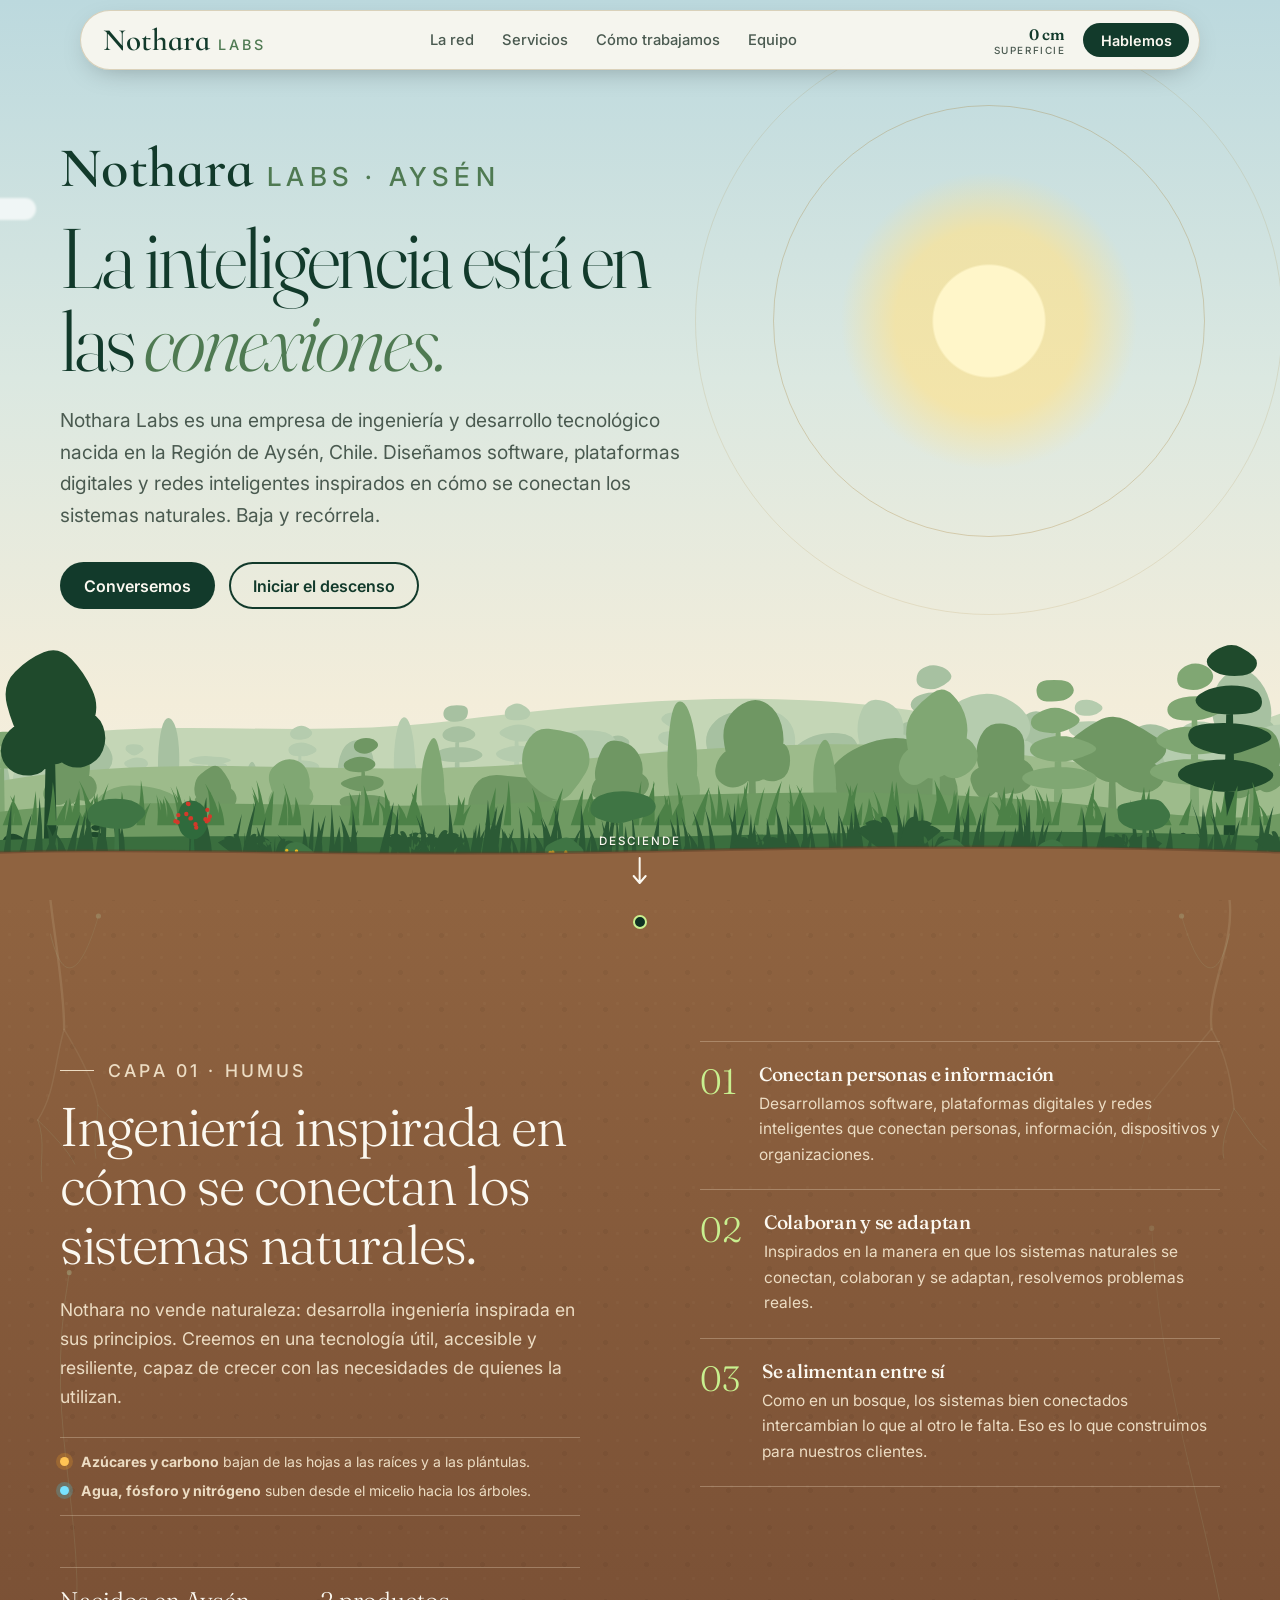
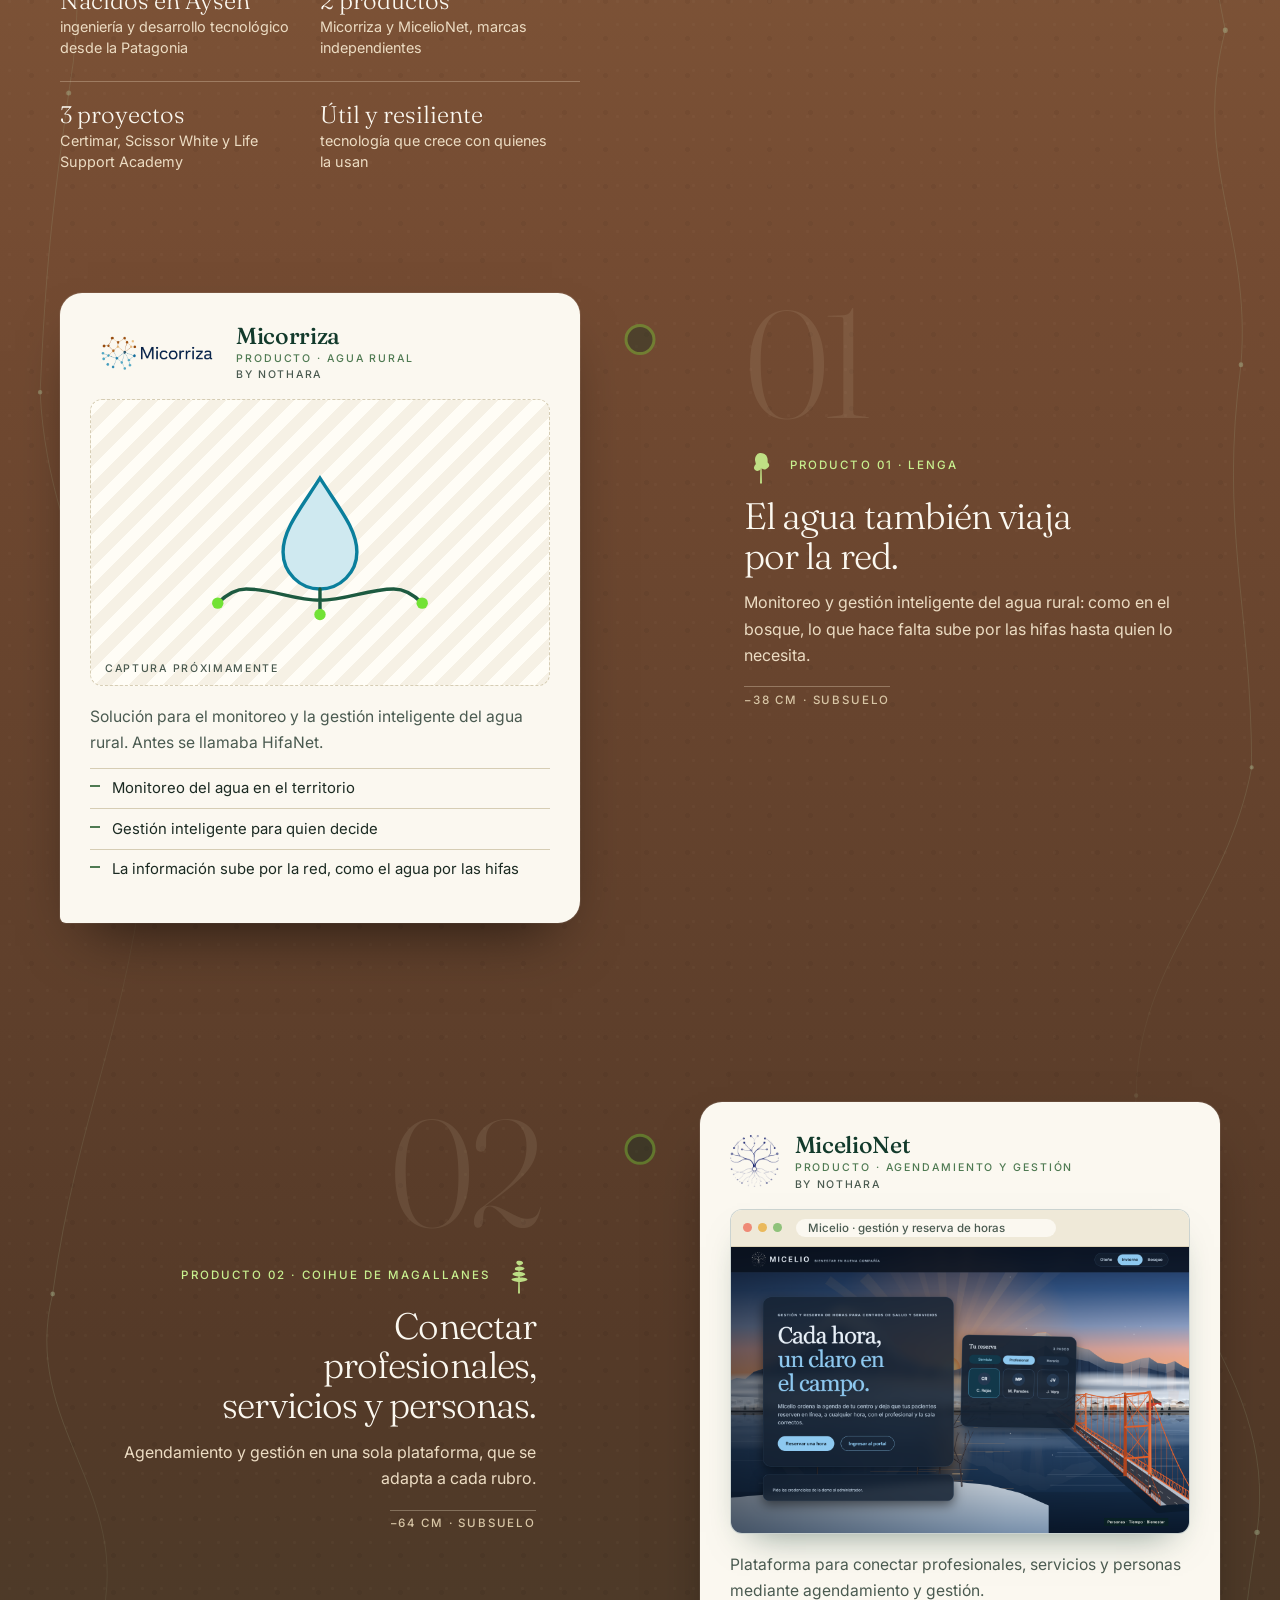
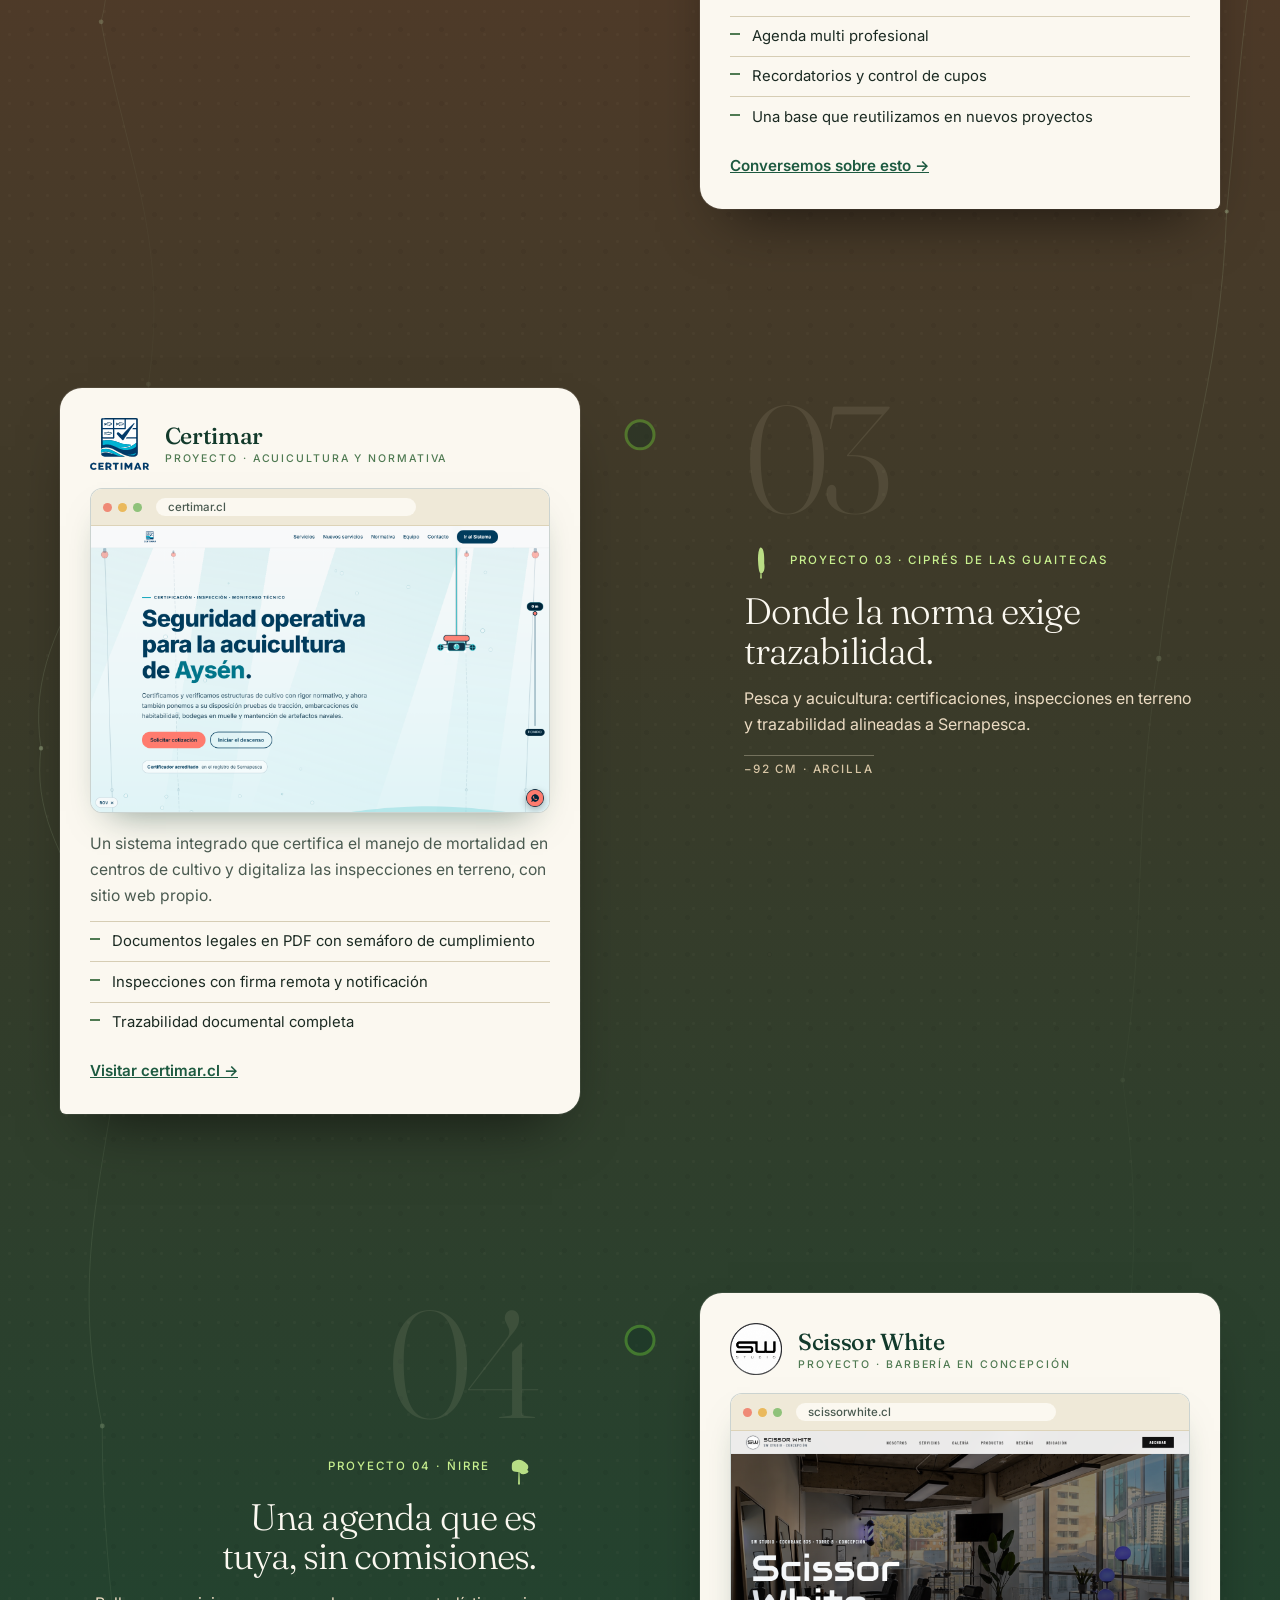
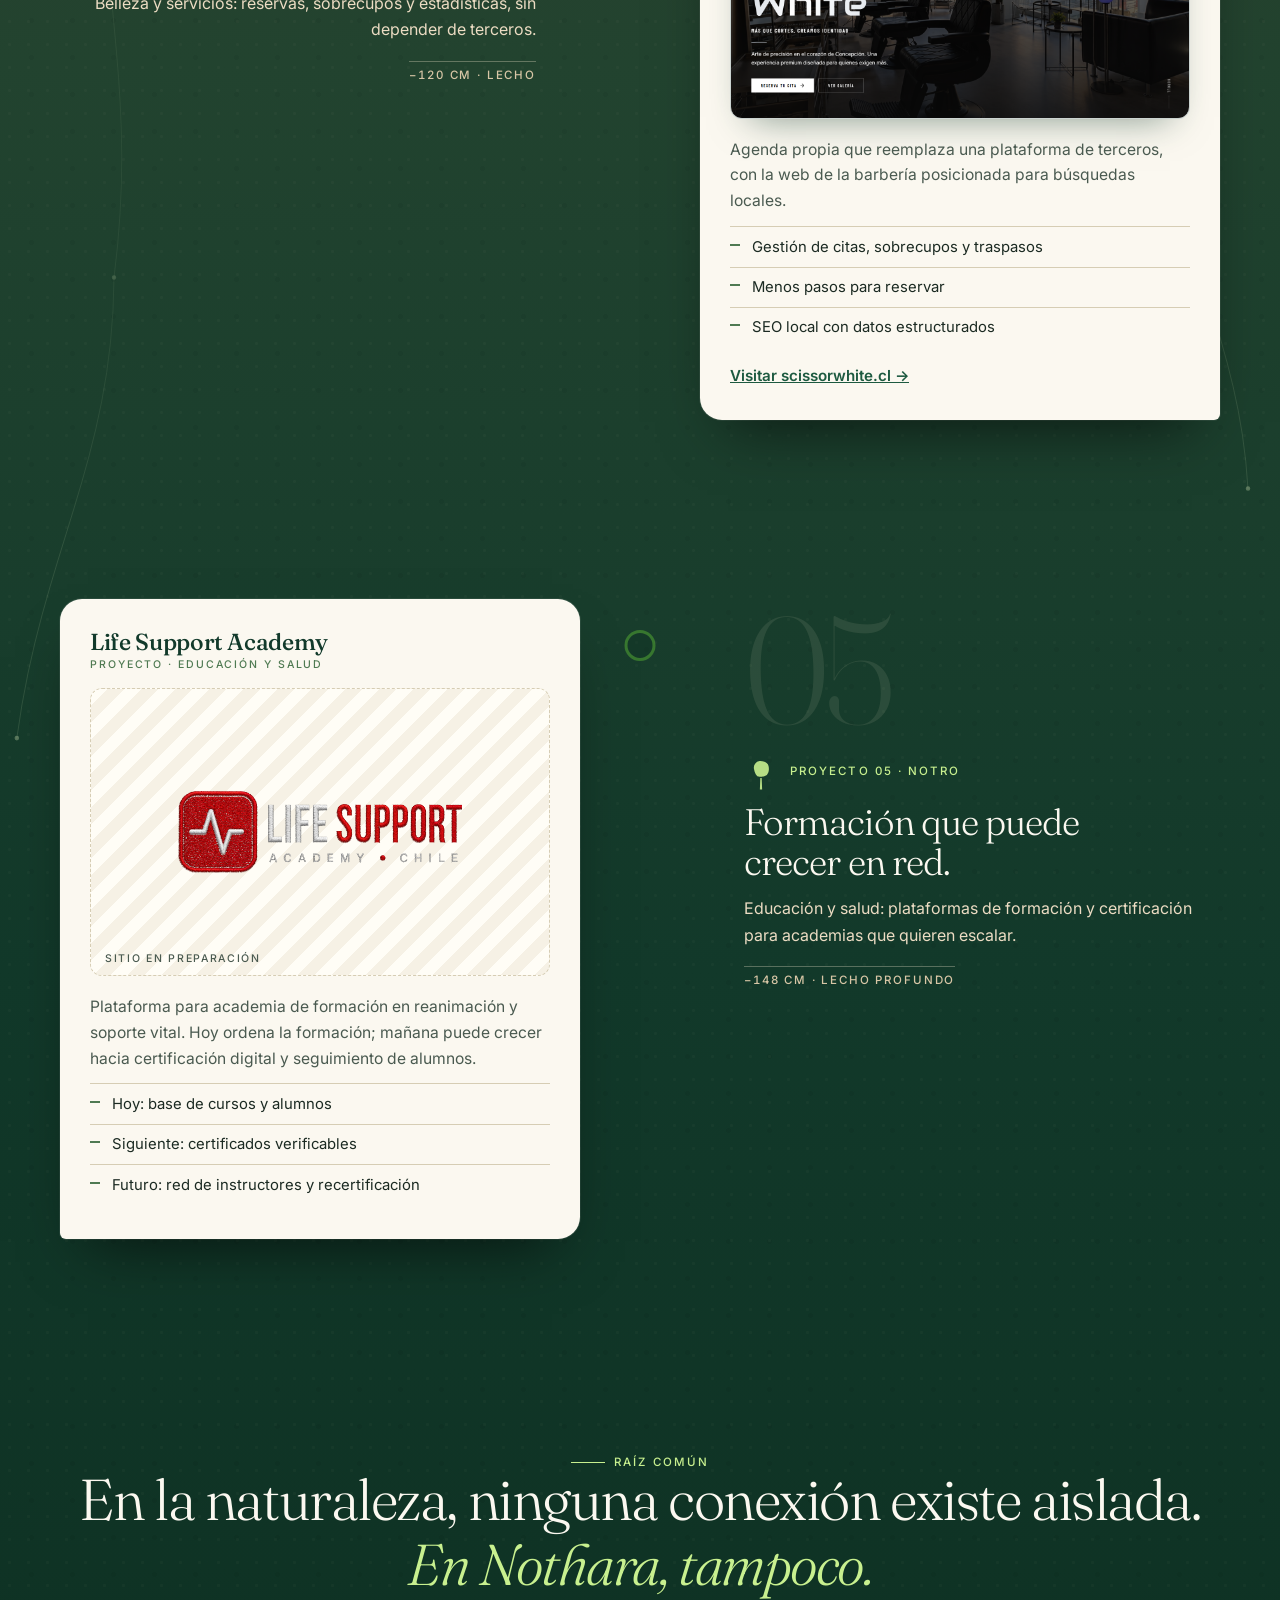
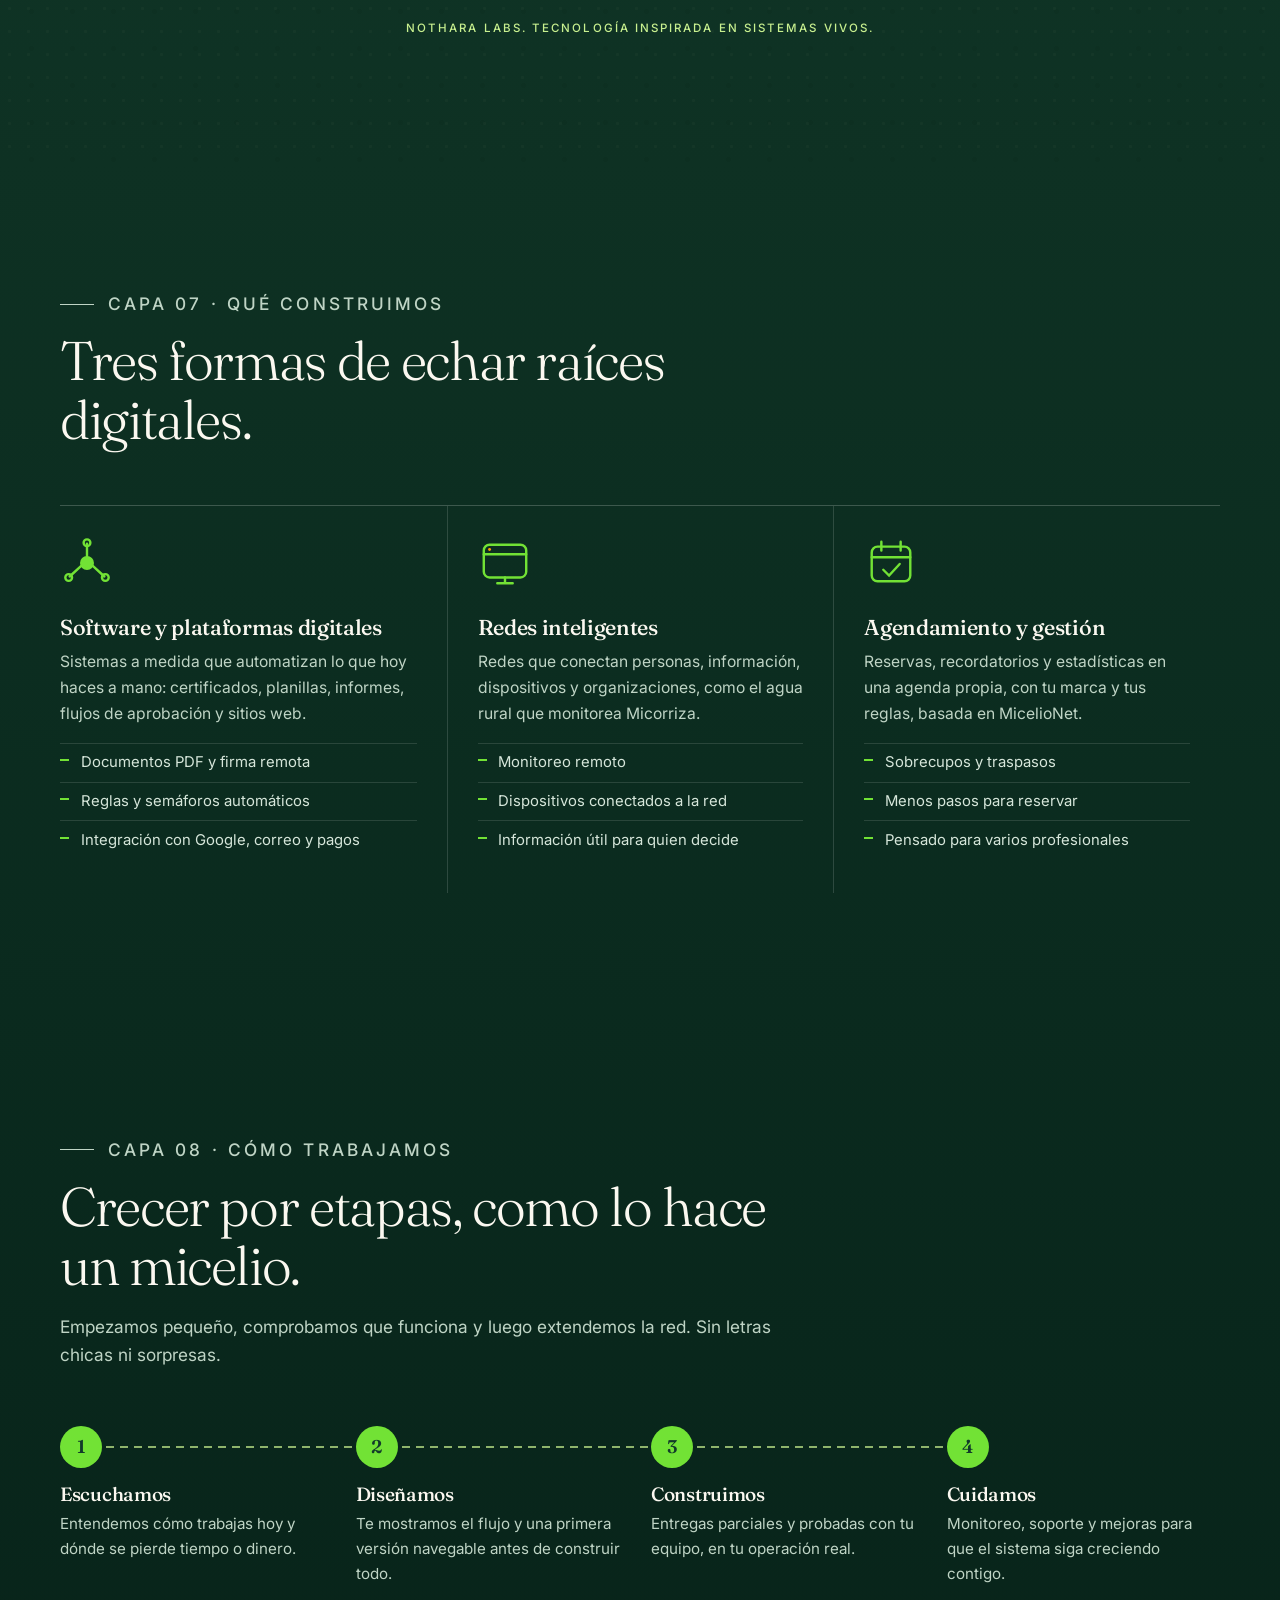
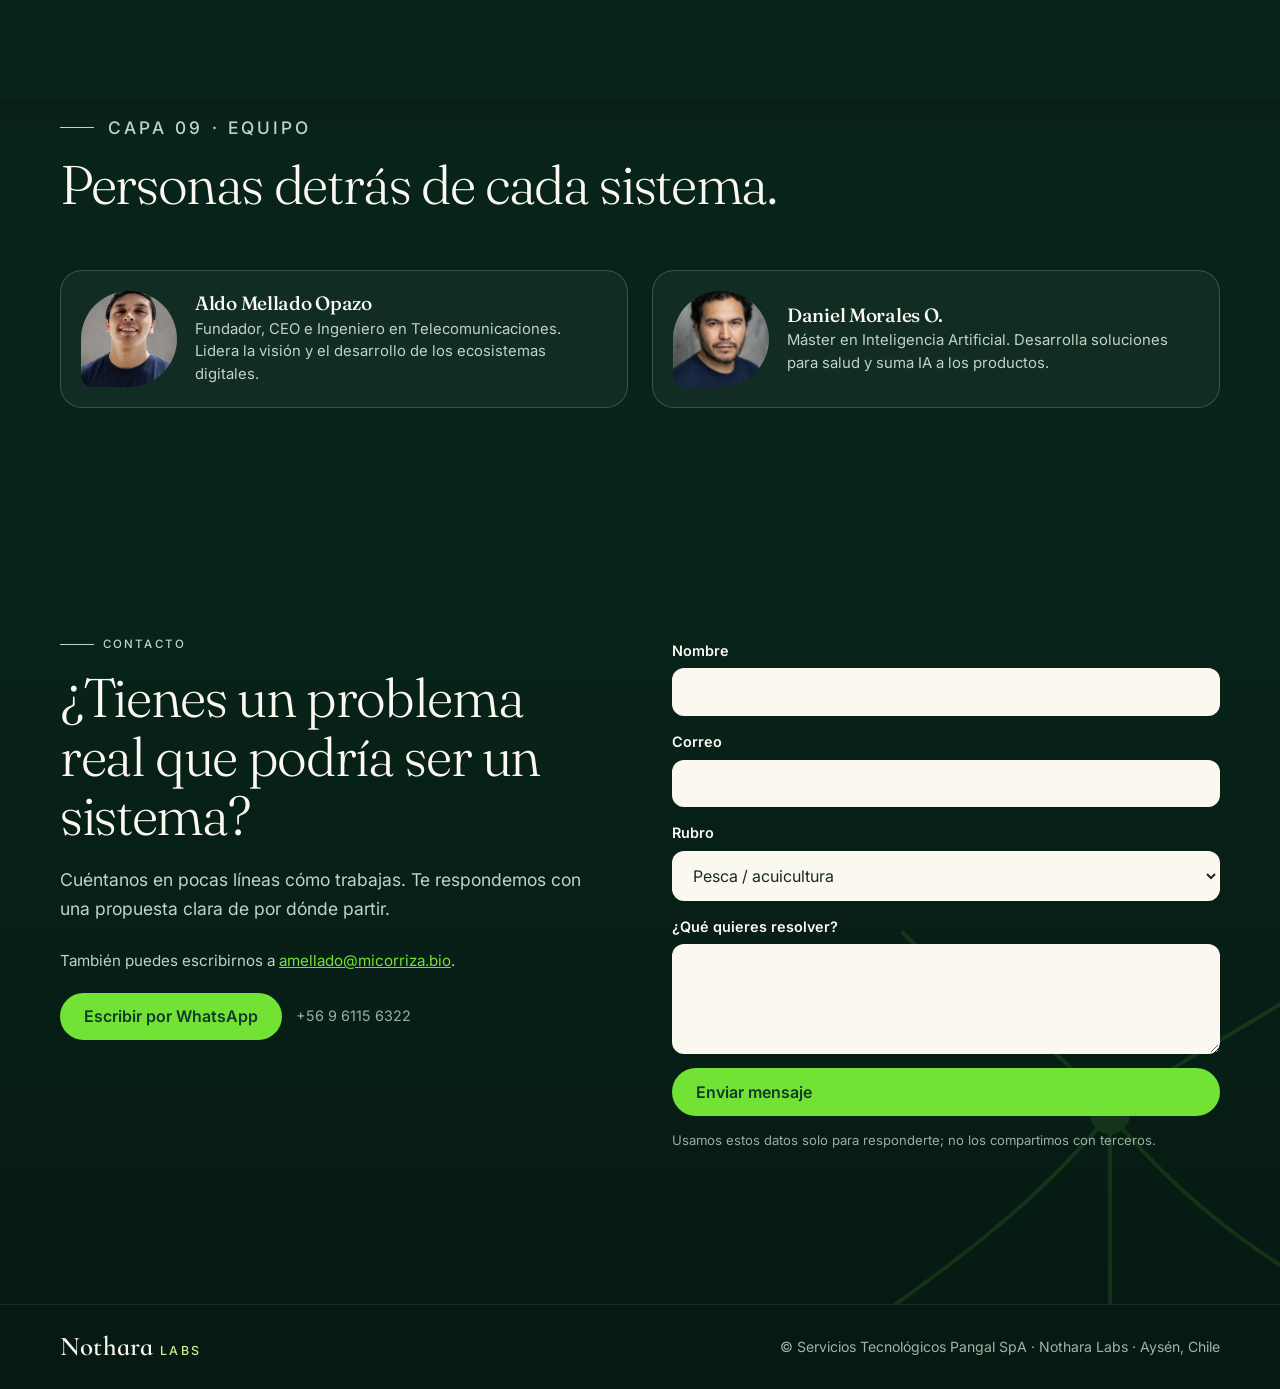
==== commit ff257f8c: "Sitio: contacto real, menú móvil, metadatos y páginas antiguas - Correo amellado@micorriza.bio y bot" ====
--- a/index.html
+++ b/index.html
@@ -5,6 +5,20 @@
 <meta name="viewport" content="width=device-width,initial-scale=1">
 <title>Nothara Labs | La inteligencia está en las conexiones</title>
 <meta name="description" content="Nothara Labs es una empresa de ingeniería y desarrollo tecnológico nacida en la Región de Aysén, Chile. Software, plataformas digitales y redes inteligentes inspiradas en sistemas vivos.">
+<link rel="canonical" href="https://micorriza.bio/">
+<meta name="theme-color" content="#081f17">
+<meta property="og:type" content="website">
+<meta property="og:locale" content="es_CL">
+<meta property="og:site_name" content="Nothara Labs">
+<meta property="og:title" content="Nothara Labs | La inteligencia está en las conexiones">
+<meta property="og:description" content="Nothara Labs es una empresa de ingeniería y desarrollo tecnológico nacida en la Región de Aysén, Chile. Software, plataformas digitales y redes inteligentes inspiradas en sistemas vivos.">
+<meta property="og:url" content="https://micorriza.bio/">
+<meta property="og:image" content="https://micorriza.bio/assets/og-nothara.png">
+<meta property="og:image:width" content="1200">
+<meta property="og:image:height" content="630">
+<meta property="og:image:alt" content="Nothara Labs: la inteligencia está en las conexiones. Tecnología inspirada en sistemas vivos, Aysén, Chile.">
+<meta name="twitter:card" content="summary_large_image">
+<meta name="twitter:image" content="https://micorriza.bio/assets/og-nothara.png">
 <link rel="icon" href="assets/favicon.svg" type="image/svg+xml">
 <link rel="preconnect" href="https://fonts.googleapis.com">
 <link rel="preconnect" href="https://fonts.gstatic.com" crossorigin>
@@ -57,6 +71,20 @@
 .gauge b{font:600 .95rem var(--serif);color:var(--verde)}
 .gauge span{font:500 .62rem var(--sans);letter-spacing:.16em;text-transform:uppercase;color:var(--tinta-2)}
 .nav .btn{padding:.6em 1.2em;font-size:.9rem}
+.menu-btn{display:none;flex:none;width:40px;height:40px;border-radius:50%;border:1px solid var(--linea);background:transparent;cursor:pointer;position:relative;color:var(--tinta)}
+.menu-btn span{position:absolute;left:11px;right:11px;height:2px;background:currentColor;border-radius:2px;transition:transform .25s,top .25s}
+.menu-btn span:first-child{top:15px}.menu-btn span:last-child{top:22px}
+.menu-btn[aria-expanded="true"] span:first-child{top:19px;transform:rotate(45deg)}
+.menu-btn[aria-expanded="true"] span:last-child{top:19px;transform:rotate(-45deg)}
+.menu-btn:focus-visible{outline:2px solid var(--verde-2);outline-offset:2px}
+@media(max-width:860px){
+  .menu-btn{display:inline-block}
+  .nav ul.open{display:flex;flex-direction:column;gap:2px;position:absolute;top:calc(100% + 8px);left:0;right:0;padding:12px 22px;background:#fbf8f0;border:1px solid rgba(214,205,180,.9);border-radius:24px;box-shadow:0 14px 34px -14px rgba(0,0,0,.45)}
+  .nav ul.open a{display:block;padding:12px 2px;font-size:1rem;border-bottom:1px solid var(--linea)}
+  .nav ul.open li:last-child a{border-bottom:0}
+}
+.contact .wa{margin-top:1.2rem;display:flex;align-items:center;gap:14px;flex-wrap:wrap}.contact .wa span{font-size:.9rem;opacity:.8}
+.priv{margin:0;font-size:.82rem;opacity:.8}
 @media(max-width:860px){.nav ul{display:none}.nav .in{margin-left:0;justify-content:space-between}.gauge{margin-left:auto}}
 @media(max-width:420px){.nav .in{padding-left:16px;gap:10px}.nav .btn{padding:.55em .95em}.gauge{min-width:82px}.nav .logo{font-size:1.25rem}.nav .logo small{display:none}}
 
@@ -267,7 +295,7 @@
   <div class="in">
     <a class="logo wm" href="#inicio" aria-label="Nothara Labs, volver a la superficie"><!-- wordmark provisional -->Nothara<small>Labs</small></a>
     <nav aria-label="Principal">
-      <ul>
+      <ul id="menu-list">
         <li><a href="#red">La red</a></li>
         <li><a href="#servicios">Servicios</a></li>
         <li><a href="#metodo">Cómo trabajamos</a></li>
@@ -276,6 +304,7 @@
     </nav>
     <div class="gauge" aria-hidden="true"><b id="g-depth">0 cm</b><span id="g-layer">Superficie</span></div>
     <a class="btn" href="#contacto">Hablemos</a>
+    <button class="menu-btn" type="button" aria-expanded="false" aria-controls="menu-list" aria-label="Abrir menú"><span></span><span></span></button>
   </div>
 </header>
 
@@ -541,8 +570,8 @@
       <p class="eyebrow label">Contacto</p>
       <h2>¿Tienes un problema real que podría ser un sistema?</h2>
       <p style="margin-top:1.2rem;font-size:1.1rem">Cuéntanos en pocas líneas cómo trabajas. Te respondemos con una propuesta clara de por dónde partir.</p>
-      <!-- correo provisional: confirmar casilla definitiva de Nothara -->
-      <p class="alt">También puedes escribirnos a <a href="mailto:contacto@micorriza.bio">contacto@micorriza.bio</a>.</p>
+      <p class="alt">También puedes escribirnos a <a href="mailto:amellado@micorriza.bio">amellado@micorriza.bio</a>.</p>
+      <p class="wa"><a class="btn lima" href="https://wa.me/56961156322?text=Hola%2C%20quiero%20conversar%20sobre%20un%20proyecto%20con%20Nothara%20Labs." target="_blank" rel="noopener">Escribir por WhatsApp</a><span>+56 9 6115 6322</span></p>
     </div>
     <form id="form" class="rv" novalidate>
       <label>Nombre<input name="n" required autocomplete="name"></label>
@@ -552,6 +581,7 @@
       </label>
       <label>¿Qué quieres resolver?<textarea name="m" required></textarea></label>
       <button class="btn lima" type="submit">Enviar mensaje</button>
+      <p class="priv">Usamos estos datos solo para responderte; no los compartimos con terceros.</p>
       <p class="msg" role="status" id="msg"></p>
     </form>
   </div>
@@ -978,10 +1008,21 @@
     els.forEach(function(e){io.observe(e)});
   }else els.forEach(function(e){e.classList.add("in")});
 
+  (function(){var b=document.querySelector(".menu-btn"),u=document.getElementById("menu-list");if(!b||!u)return;
+    function set(o){u.classList.toggle("open",o);b.setAttribute("aria-expanded",o);b.setAttribute("aria-label",o?"Cerrar menú":"Abrir menú")}
+    b.addEventListener("click",function(){set(!u.classList.contains("open"))});
+    u.addEventListener("click",function(e){if(e.target.tagName==="A")set(false)});
+    document.addEventListener("keydown",function(e){if(e.key==="Escape")set(false)});
+    window.matchMedia("(min-width:861px)").addEventListener("change",function(){set(false)});
+  })();
   document.getElementById("form").addEventListener("submit",function(e){
     e.preventDefault();var fm=e.target,m=document.getElementById("msg");
     if(!fm.n.value||!fm.e.validity.valid||!fm.m.value){m.textContent="Revisa nombre, correo y mensaje.";return}
-    m.textContent="Gracias, esto es una maqueta: en producción tu mensaje llegaría a nuestro equipo.";
+    var sub=encodeURIComponent("Consulta desde micorriza.bio ("+fm.r.value+")");
+    var NL="%0A";
+    var body=encodeURIComponent("Nombre: "+fm.n.value)+NL+encodeURIComponent("Correo: "+fm.e.value)+NL+encodeURIComponent("Rubro: "+fm.r.value)+NL+NL+encodeURIComponent(fm.m.value);
+    m.textContent="Se abrirá tu aplicación de correo con el mensaje listo para enviar. Si no se abre, escríbenos a amellado@micorriza.bio o por WhatsApp.";
+    window.location.href="mailto:amellado@micorriza.bio?subject="+sub+"&body="+body;
   });
 })();
 </script>
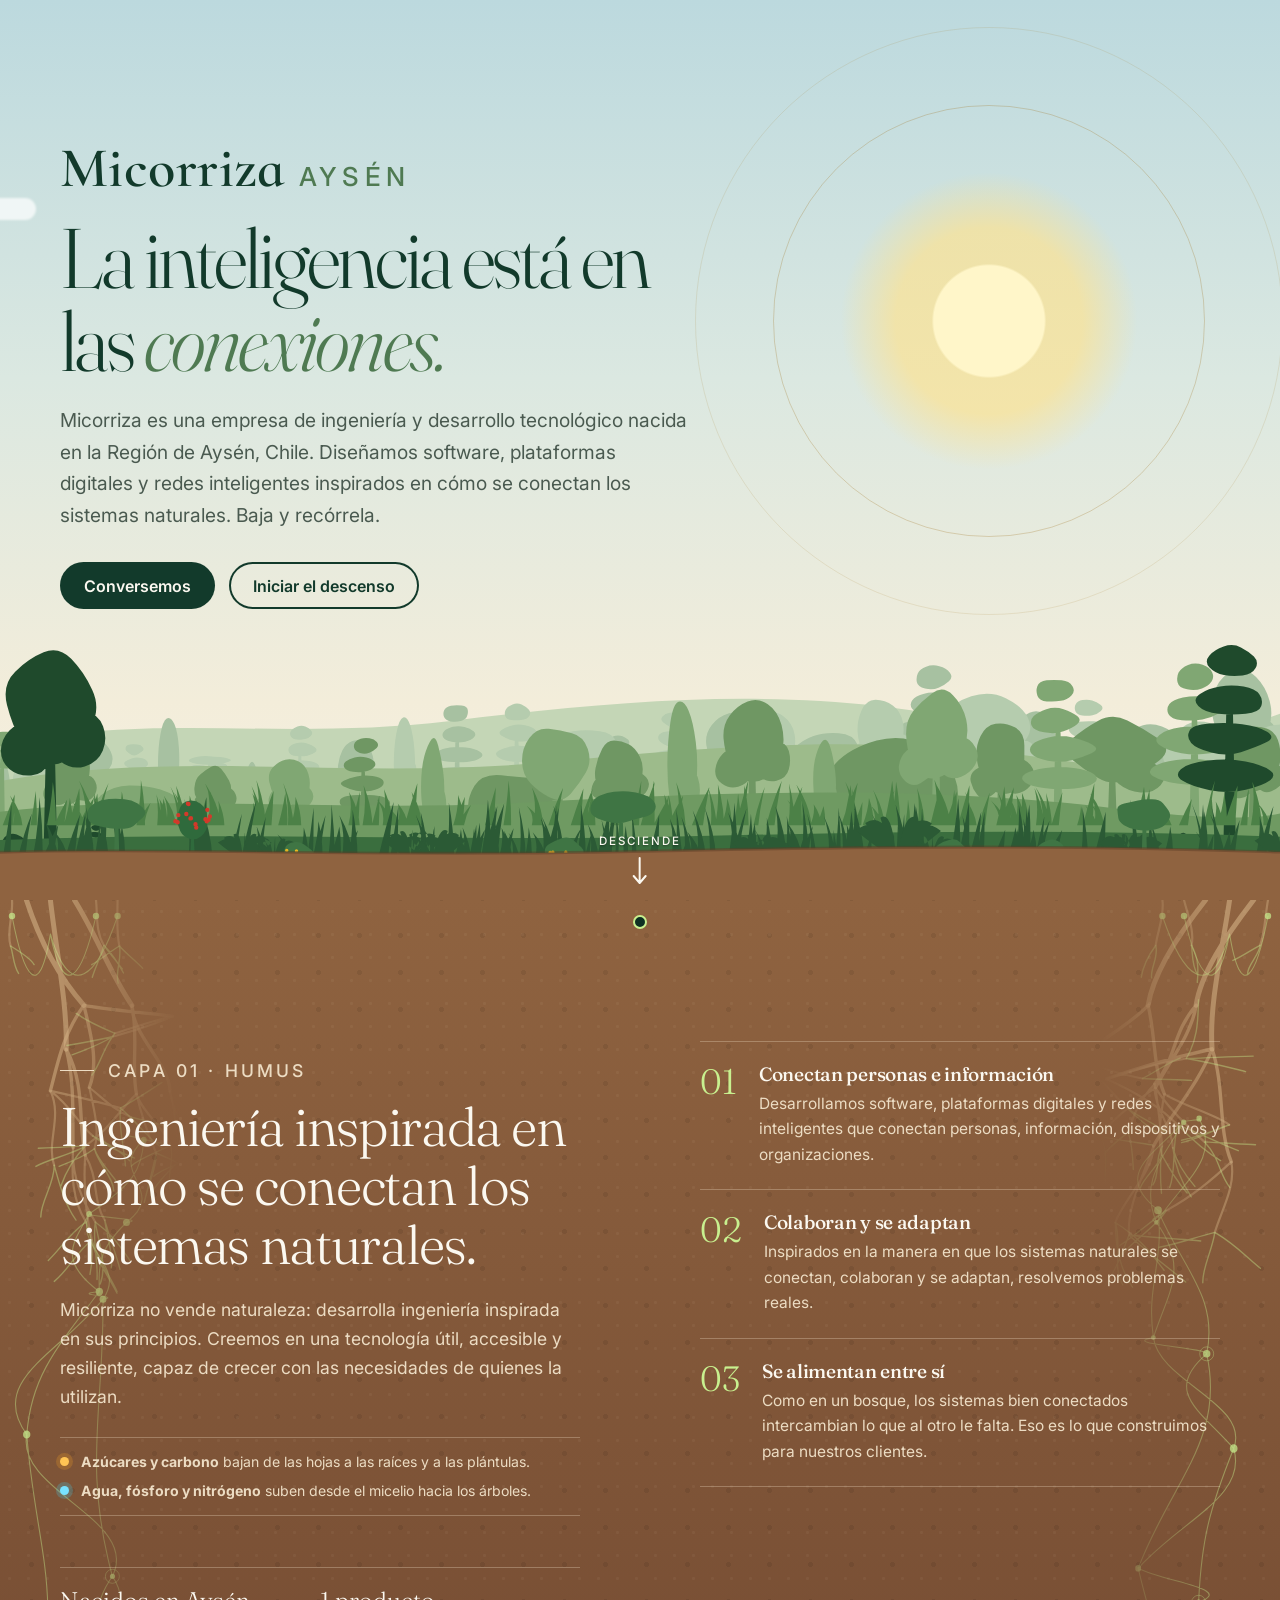
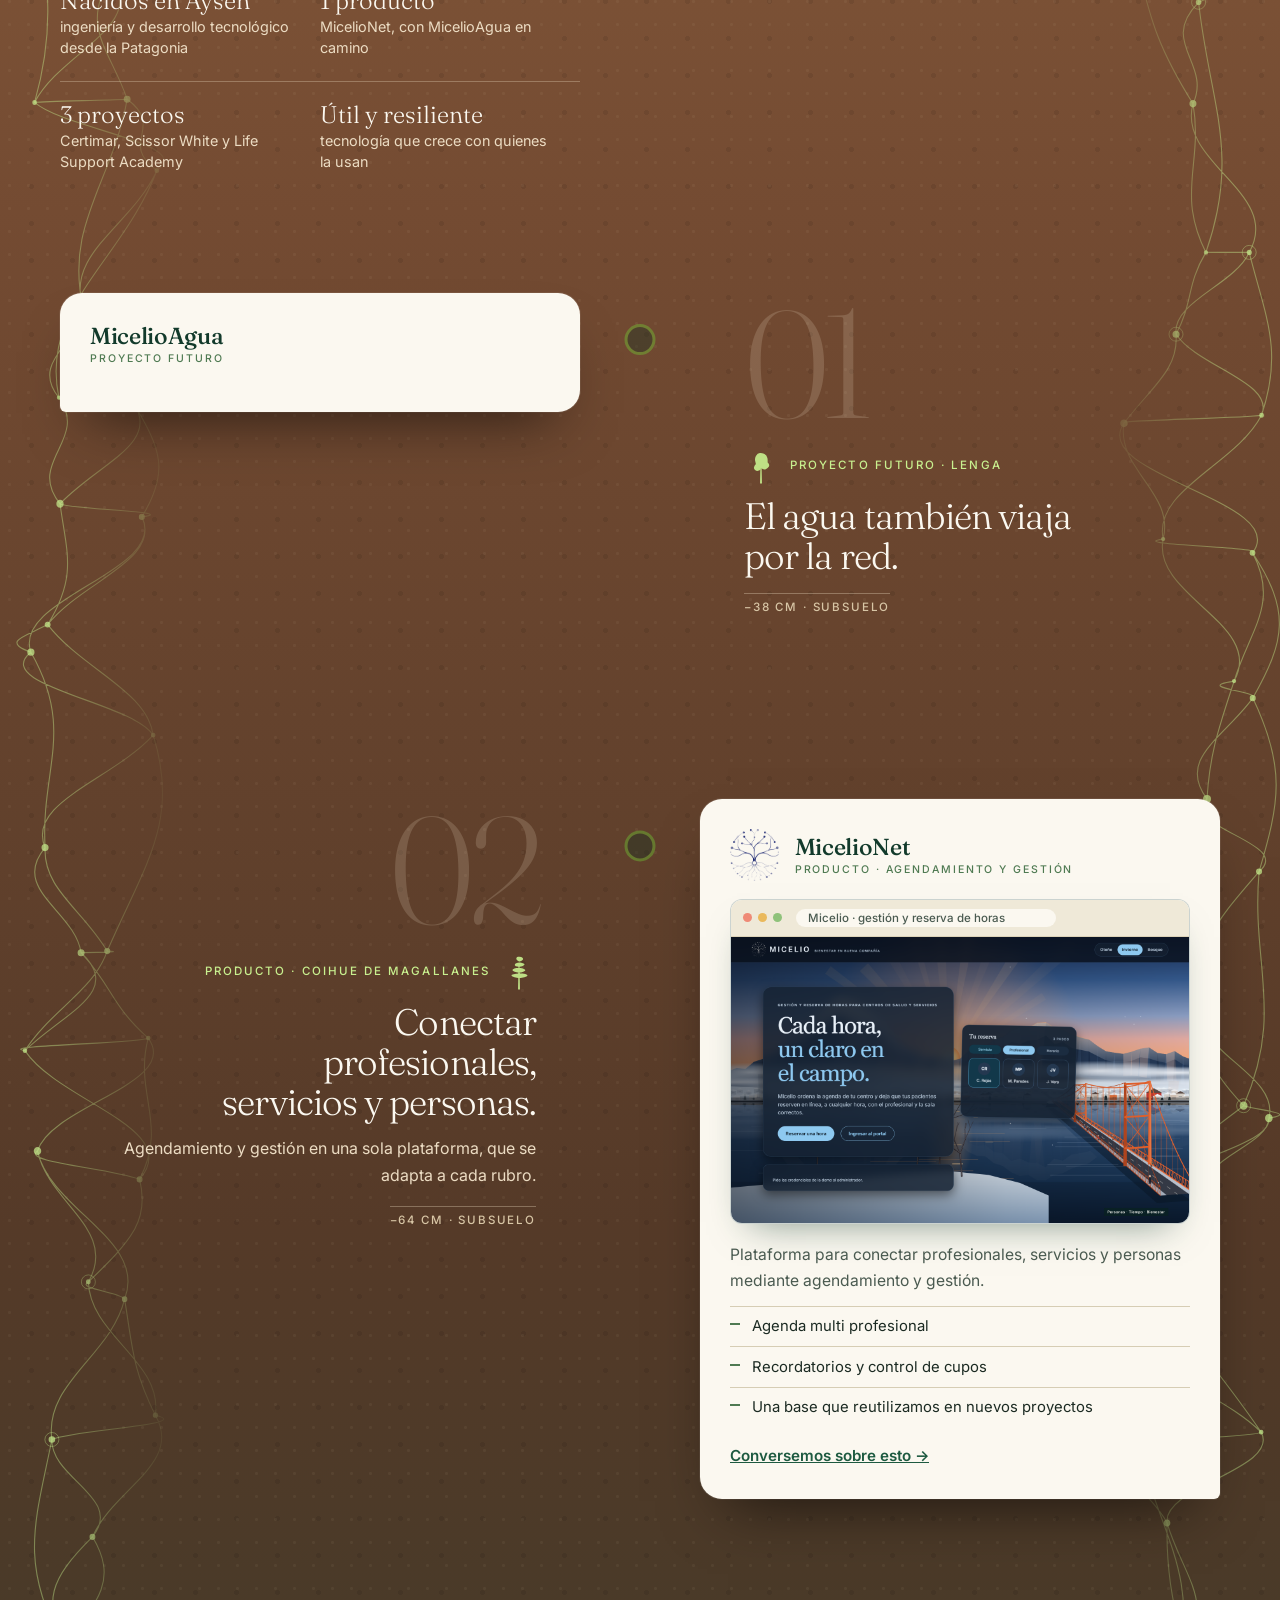
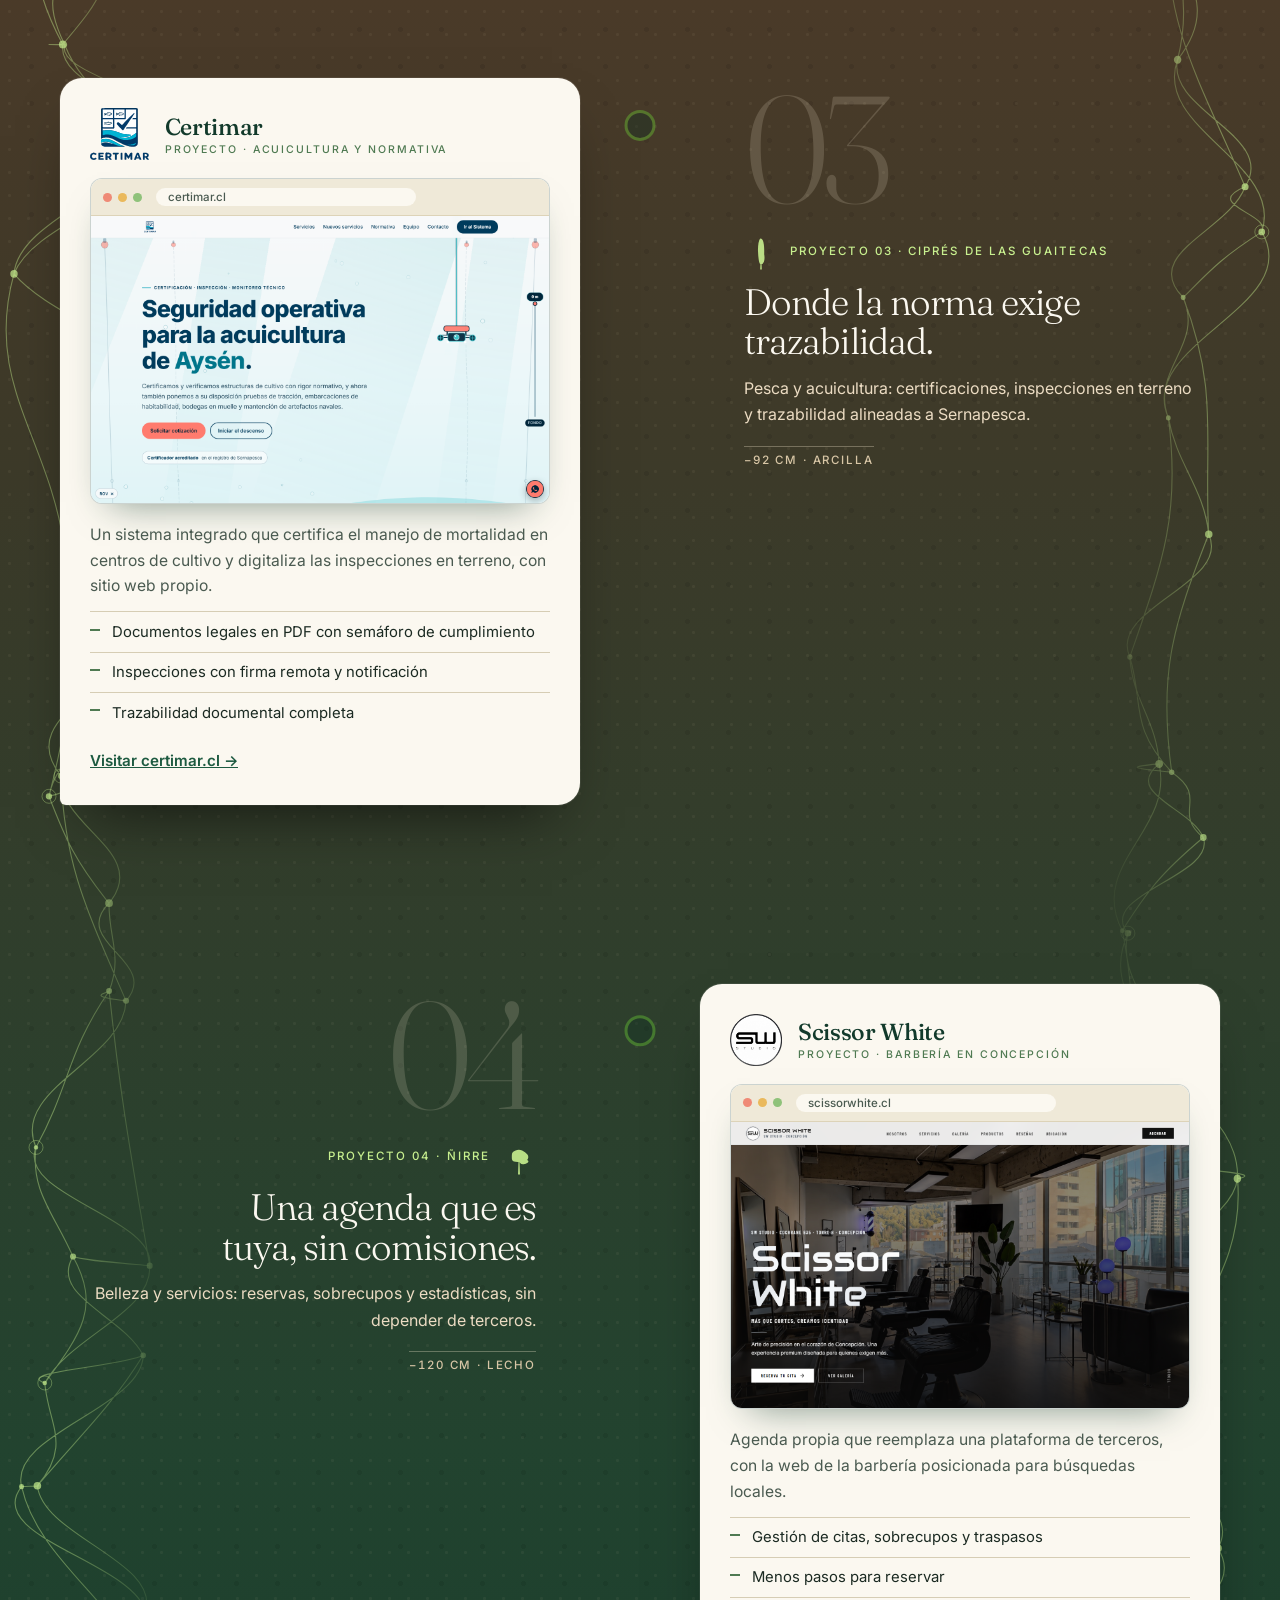
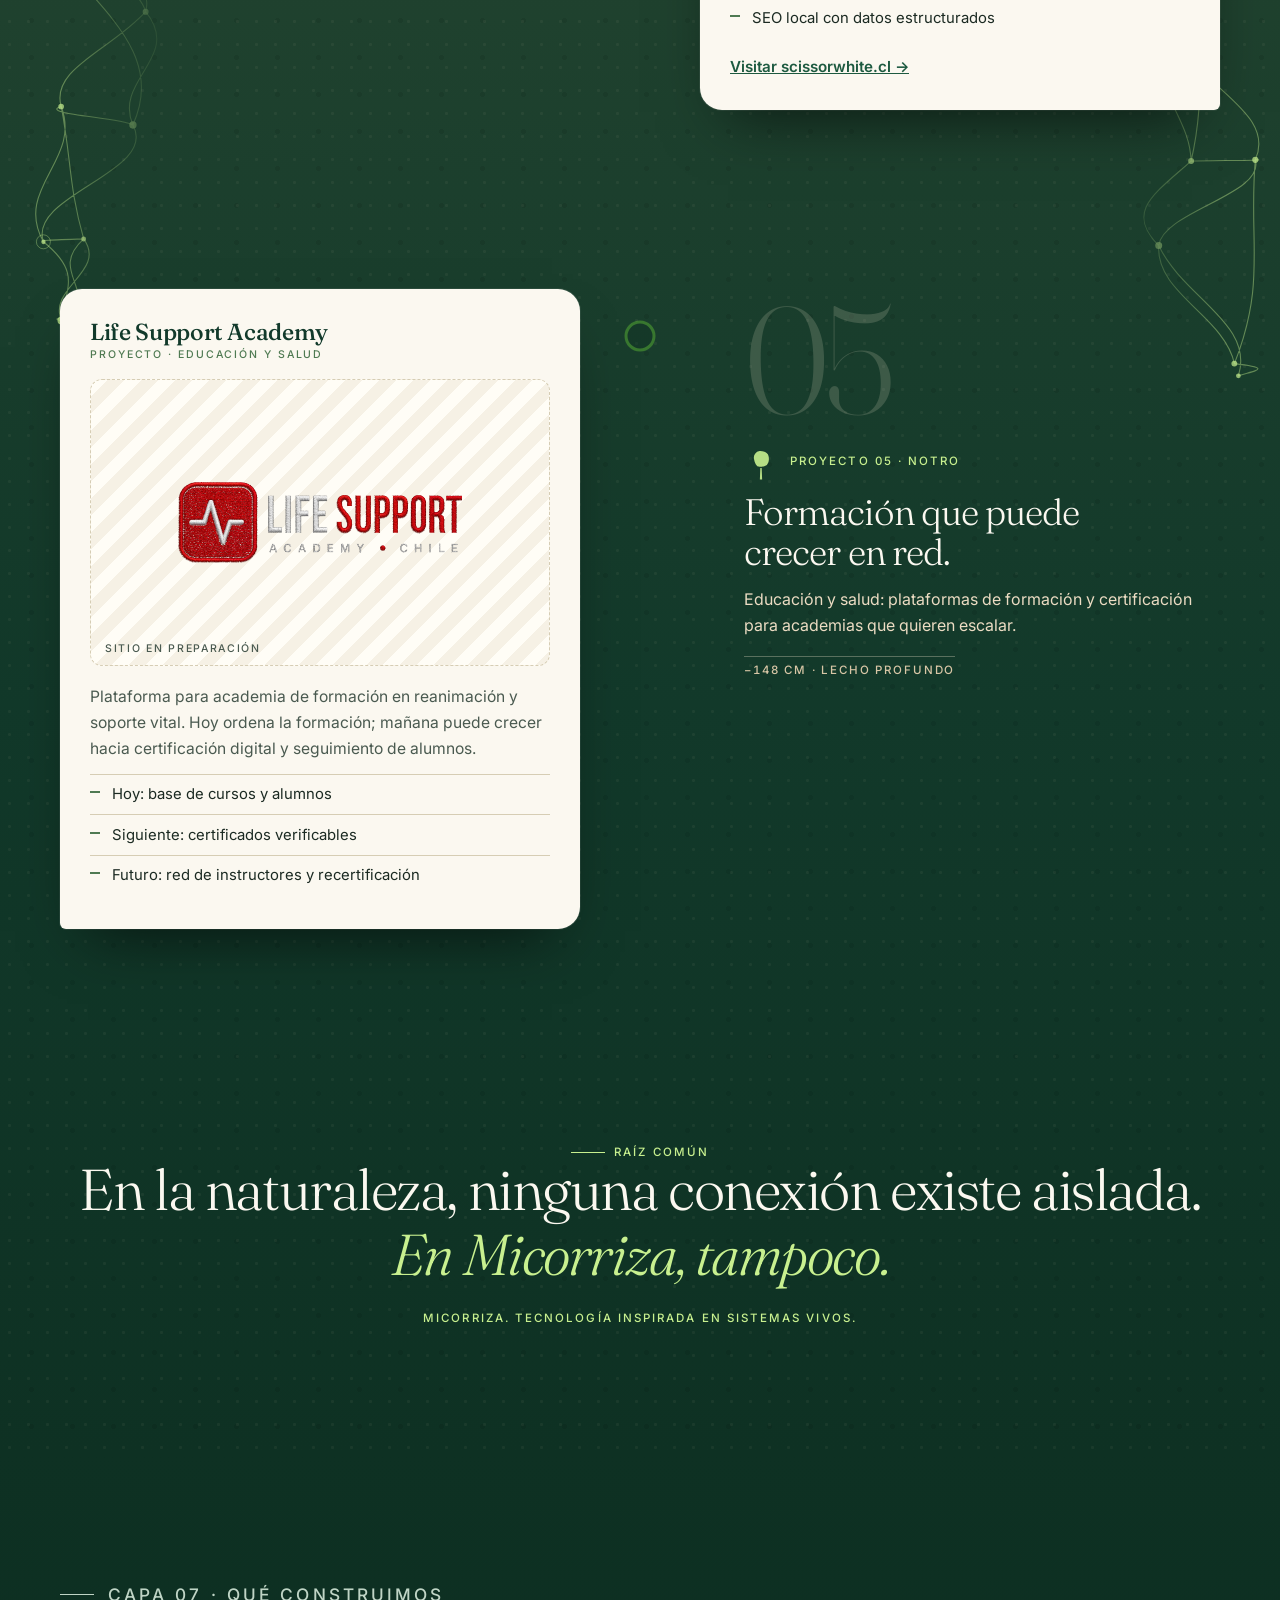
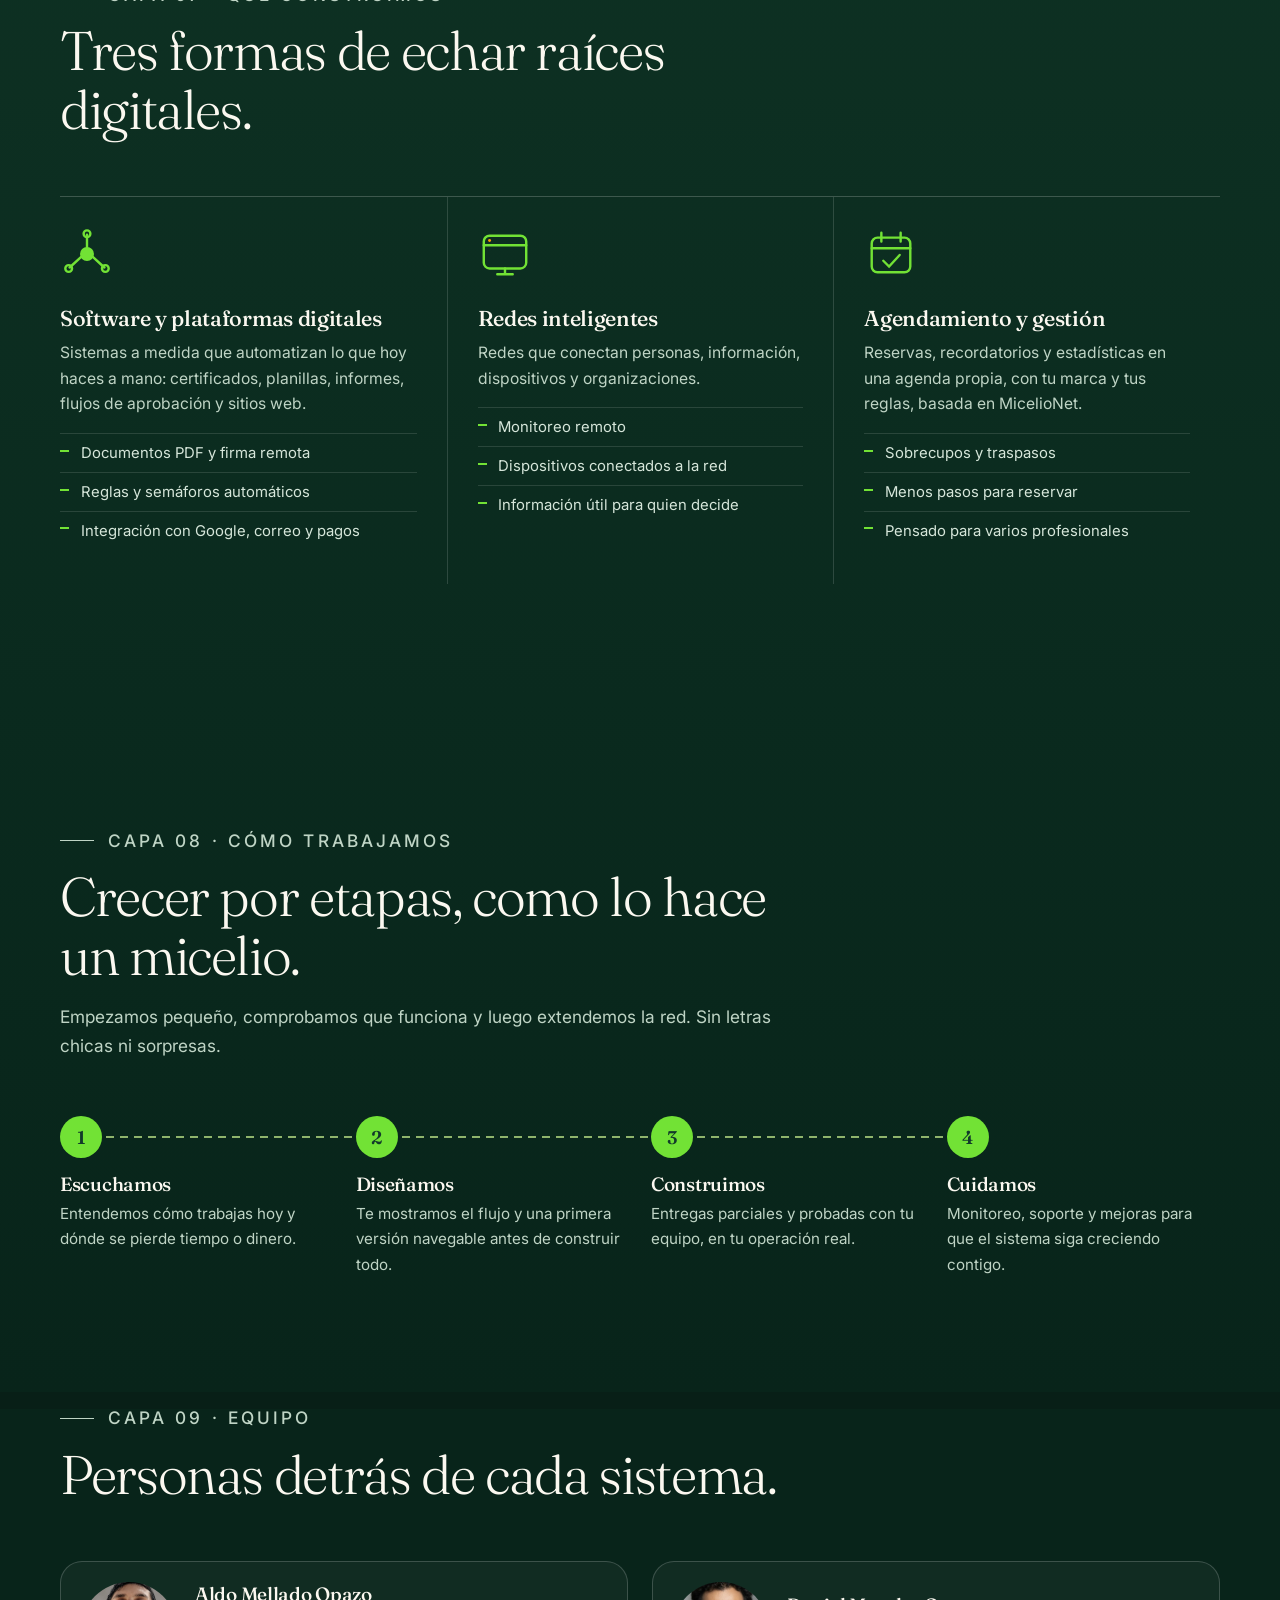
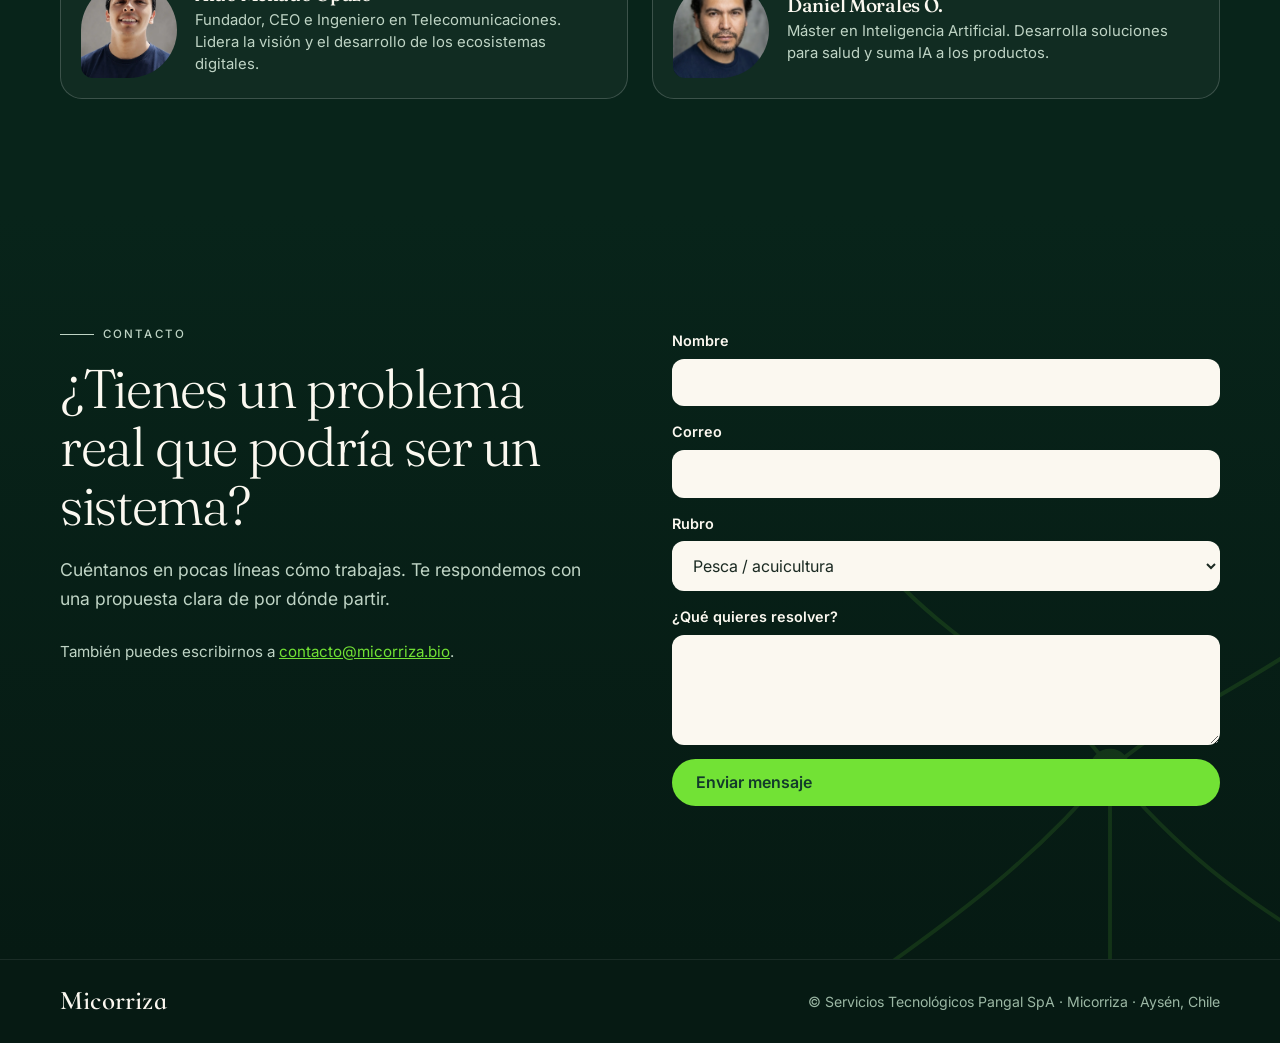
==== commit 25d69ef3: "Home: E-descenso como página principal (Micorriza) Co-Authored-By: Claude Sonnet 5.5 <noreply@anthro" ====
--- a/index.html
+++ b/index.html
@@ -3,22 +3,21 @@
 <head>
 <meta charset="utf-8">
 <meta name="viewport" content="width=device-width,initial-scale=1">
-<title>Nothara Labs | La inteligencia está en las conexiones</title>
-<meta name="description" content="Nothara Labs es una empresa de ingeniería y desarrollo tecnológico nacida en la Región de Aysén, Chile. Software, plataformas digitales y redes inteligentes inspiradas en sistemas vivos.">
+<title>Micorriza | La inteligencia está en las conexiones</title>
+<meta name="description" content="Micorriza es una empresa de ingeniería y desarrollo tecnológico nacida en la Región de Aysén, Chile. Software, plataformas digitales y redes inteligentes inspiradas en sistemas vivos.">
 <link rel="canonical" href="https://micorriza.bio/">
 <meta name="theme-color" content="#081f17">
 <meta property="og:type" content="website">
 <meta property="og:locale" content="es_CL">
-<meta property="og:site_name" content="Nothara Labs">
-<meta property="og:title" content="Nothara Labs | La inteligencia está en las conexiones">
-<meta property="og:description" content="Nothara Labs es una empresa de ingeniería y desarrollo tecnológico nacida en la Región de Aysén, Chile. Software, plataformas digitales y redes inteligentes inspiradas en sistemas vivos.">
+<meta property="og:site_name" content="Micorriza">
+<meta property="og:title" content="Micorriza | La inteligencia está en las conexiones">
+<meta property="og:description" content="Micorriza es una empresa de ingeniería y desarrollo tecnológico nacida en la Región de Aysén, Chile. Software, plataformas digitales y redes inteligentes inspiradas en sistemas vivos.">
 <meta property="og:url" content="https://micorriza.bio/">
-<meta property="og:image" content="https://micorriza.bio/assets/og-nothara.png">
+<meta property="og:image" content="https://micorriza.bio/assets/og-card.png">
 <meta property="og:image:width" content="1200">
 <meta property="og:image:height" content="630">
-<meta property="og:image:alt" content="Nothara Labs: la inteligencia está en las conexiones. Tecnología inspirada en sistemas vivos, Aysén, Chile.">
 <meta name="twitter:card" content="summary_large_image">
-<meta name="twitter:image" content="https://micorriza.bio/assets/og-nothara.png">
+<meta name="twitter:image" content="https://micorriza.bio/assets/og-card.png">
 <link rel="icon" href="assets/favicon.svg" type="image/svg+xml">
 <link rel="preconnect" href="https://fonts.googleapis.com">
 <link rel="preconnect" href="https://fonts.gstatic.com" crossorigin>
@@ -61,6 +60,9 @@
 .nav{position:fixed;z-index:30;top:10px;left:50%;transform:translateX(-50%);width:min(1120px,100% - 20px);
   background:rgba(251,248,240,.9);backdrop-filter:blur(12px);-webkit-backdrop-filter:blur(12px);
   border:1px solid rgba(214,205,180,.9);border-radius:999px;box-shadow:0 8px 28px -12px rgba(0,0,0,.35);color:var(--tinta)}
+.nav{transition:opacity .35s ease,transform .35s ease,visibility 0s}
+.nav.off{opacity:0;visibility:hidden;pointer-events:none;transform:translate(-50%,-14px);transition:opacity .25s ease,transform .25s ease,visibility 0s .25s}
+@media(prefers-reduced-motion:reduce){.nav,.nav.off{transition:none}}
 .nav .in{display:flex;align-items:center;gap:18px;height:58px;padding:0 10px 0 22px}
 .nav .logo{font-size:1.5rem;text-decoration:none}
 .nav nav{margin:0 auto}
@@ -71,20 +73,6 @@
 .gauge b{font:600 .95rem var(--serif);color:var(--verde)}
 .gauge span{font:500 .62rem var(--sans);letter-spacing:.16em;text-transform:uppercase;color:var(--tinta-2)}
 .nav .btn{padding:.6em 1.2em;font-size:.9rem}
-.menu-btn{display:none;flex:none;width:40px;height:40px;border-radius:50%;border:1px solid var(--linea);background:transparent;cursor:pointer;position:relative;color:var(--tinta)}
-.menu-btn span{position:absolute;left:11px;right:11px;height:2px;background:currentColor;border-radius:2px;transition:transform .25s,top .25s}
-.menu-btn span:first-child{top:15px}.menu-btn span:last-child{top:22px}
-.menu-btn[aria-expanded="true"] span:first-child{top:19px;transform:rotate(45deg)}
-.menu-btn[aria-expanded="true"] span:last-child{top:19px;transform:rotate(-45deg)}
-.menu-btn:focus-visible{outline:2px solid var(--verde-2);outline-offset:2px}
-@media(max-width:860px){
-  .menu-btn{display:inline-block}
-  .nav ul.open{display:flex;flex-direction:column;gap:2px;position:absolute;top:calc(100% + 8px);left:0;right:0;padding:12px 22px;background:#fbf8f0;border:1px solid rgba(214,205,180,.9);border-radius:24px;box-shadow:0 14px 34px -14px rgba(0,0,0,.45)}
-  .nav ul.open a{display:block;padding:12px 2px;font-size:1rem;border-bottom:1px solid var(--linea)}
-  .nav ul.open li:last-child a{border-bottom:0}
-}
-.contact .wa{margin-top:1.2rem;display:flex;align-items:center;gap:14px;flex-wrap:wrap}.contact .wa span{font-size:.9rem;opacity:.8}
-.priv{margin:0;font-size:.82rem;opacity:.8}
 @media(max-width:860px){.nav ul{display:none}.nav .in{margin-left:0;justify-content:space-between}.gauge{margin-left:auto}}
 @media(max-width:420px){.nav .in{padding-left:16px;gap:10px}.nav .btn{padding:.55em .95em}.gauge{min-width:82px}.nav .logo{font-size:1.25rem}.nav .logo small{display:none}}
 
@@ -136,7 +124,7 @@
 
 /* ---------- subsuelo ---------- */
 .sub{position:relative;background:linear-gradient(180deg,#8f6340 0%,#744b32 17%,#553a28 36%,#3c3a29 52%,#22432f 70%,#12392a 86%,#0e3123 100%)}
-.sub::before{content:"";position:absolute;inset:0;pointer-events:none;opacity:.28;
+.sub::before{content:"";position:absolute;inset:0;pointer-events:none;opacity:.5;
   background-image:radial-gradient(rgba(255,235,200,.10) 1.2px,transparent 1.6px),radial-gradient(rgba(0,0,0,.14) 2.4px,transparent 3px);
   background-size:19px 23px,41px 37px;background-position:0 0,11px 17px}
 #mycel{position:absolute;left:0;top:0;width:100%;height:100%;z-index:1;pointer-events:none;overflow:visible}
@@ -169,7 +157,7 @@
 .st .aside{grid-area:aside;padding-top:6px}
 .st:not(.flip) .aside{padding-left:44px}
 .st.flip .aside{text-align:right;padding-right:44px}
-.num{display:block;font:300 clamp(5rem,12vw,9.5rem)/.85 var(--serif);letter-spacing:-.05em;color:rgba(255,240,215,.09);font-variation-settings:"opsz" 144}
+.num{display:block;font:300 clamp(5rem,12vw,9.5rem)/.85 var(--serif);letter-spacing:-.05em;color:rgba(255,240,215,.16);font-variation-settings:"opsz" 144}
 .st .aside .label{display:block;margin:18px 0 10px;color:var(--hilo)}
 .st .aside h2{font-size:clamp(1.6rem,3vw,2.3rem);font-weight:300;color:var(--papel);max-width:15ch}
 .st.flip .aside h2{margin-left:auto}
@@ -284,18 +272,17 @@
 <body>
 <!--
   MARCA (provisional, por confirmar con el dueño):
-  - Nothara = nombre comercial visible. Nothara Labs = nombre institucional. Razón social: Servicios Tecnológicos Pangal SpA (solo en el footer legal).
-  - La disponibilidad comercial/registral de "Nothara" AÚN NO está verificada.
-  - No existe logo de Nothara: el wordmark tipográfico "Nothara" (.wm) es PROVISIONAL. assets/logo.png solo se usa como logo del producto Micorriza.
-  - Micorriza (agua rural, antes HifaNet) y MicelioNet son productos independientes con firma discreta "by Nothara". HifaNet ya no existe como cliente ni nodo.
+  - Micorriza = nombre comercial visible. Razón social: Servicios Tecnológicos Pangal SpA (solo en el footer legal).
+  - El wordmark tipográfico "Micorriza" (.wm) es PROVISIONAL.
+  - MicelioNet es un producto. MicelioAgua (agua rural, antes HifaNet) es PROYECTO FUTURO: solo se muestra el nombre. HifaNet ya no existe como cliente ni nodo.
 -->
 <a class="skip" href="#main">Saltar al contenido</a>
 
-<header class="nav">
+<header class="nav off" id="nav">
   <div class="in">
-    <a class="logo wm" href="#inicio" aria-label="Nothara Labs, volver a la superficie"><!-- wordmark provisional -->Nothara<small>Labs</small></a>
+    <a class="logo wm" href="#inicio" aria-label="Micorriza, volver a la superficie"><!-- wordmark provisional -->Micorriza</a>
     <nav aria-label="Principal">
-      <ul id="menu-list">
+      <ul>
         <li><a href="#red">La red</a></li>
         <li><a href="#servicios">Servicios</a></li>
         <li><a href="#metodo">Cómo trabajamos</a></li>
@@ -304,7 +291,6 @@
     </nav>
     <div class="gauge" aria-hidden="true"><b id="g-depth">0 cm</b><span id="g-layer">Superficie</span></div>
     <a class="btn" href="#contacto">Hablemos</a>
-    <button class="menu-btn" type="button" aria-expanded="false" aria-controls="menu-list" aria-label="Abrir menú"><span></span><span></span></button>
   </div>
 </header>
 
@@ -334,9 +320,9 @@
     <path d="M0 330 C200 322 420 334 700 328 S1180 320 1440 330" fill="none" stroke="#5f3f27" stroke-width="3" opacity=".5"/>
   </svg>
   <div class="wrap">
-    <span class="wm wm-hero" aria-label="Nothara Labs"><!-- wordmark provisional: aún no hay logo de Nothara -->Nothara<small>Labs · Aysén</small></span>
+    <span class="wm wm-hero" aria-label="Micorriza"><!-- wordmark provisional: el logo actual es assets/logo.png -->Micorriza<small>Aysén</small></span>
     <h1>La inteligencia está en las <em>conexiones.</em></h1>
-    <p class="lead">Nothara Labs es una empresa de ingeniería y desarrollo tecnológico nacida en la Región de Aysén, Chile. Diseñamos software, plataformas digitales y redes inteligentes inspirados en cómo se conectan los sistemas naturales. Baja y recórrela.</p>
+    <p class="lead">Micorriza es una empresa de ingeniería y desarrollo tecnológico nacida en la Región de Aysén, Chile. Diseñamos software, plataformas digitales y redes inteligentes inspirados en cómo se conectan los sistemas naturales. Baja y recórrela.</p>
     <div class="cta">
       <a class="btn" href="#contacto">Conversemos</a>
       <a class="btn ghost" href="#red">Iniciar el descenso</a>
@@ -360,14 +346,14 @@
         <div class="head rv">
           <p class="eyebrow label">Capa 01 · Humus</p>
           <h2>Ingeniería inspirada en cómo se conectan los sistemas naturales.</h2>
-          <p>Nothara no vende naturaleza: desarrolla ingeniería inspirada en sus principios. Creemos en una tecnología útil, accesible y resiliente, capaz de crecer con las necesidades de quienes la utilizan.</p>
+          <p>Micorriza no vende naturaleza: desarrolla ingeniería inspirada en sus principios. Creemos en una tecnología útil, accesible y resiliente, capaz de crecer con las necesidades de quienes la utilizan.</p>
           <ul class="legend" aria-label="Qué viaja por la red">
             <li><span><b>Azúcares y carbono</b> bajan de las hojas a las raíces y a las plántulas.</span></li>
             <li><span><b>Agua, fósforo y nitrógeno</b> suben desde el micelio hacia los árboles.</span></li>
           </ul>
           <ul class="facts">
             <li><b>Nacidos en Aysén</b>ingeniería y desarrollo tecnológico desde la Patagonia</li>
-            <li><b>2 productos</b>Micorriza y MicelioNet, marcas independientes</li>
+            <li><b>1 producto</b>MicelioNet, con MicelioAgua en camino</li>
             <li><b>3 proyectos</b>Certimar, Scissor White y Life Support Academy</li>
             <li><b>Útil y resiliente</b>tecnología que crece con quienes la usan</li>
           </ul>
@@ -381,22 +367,17 @@
     </div>
   </section>
 
-    <section class="wrap st" id="micorriza" data-st data-depth="38" data-capa="Subsuelo">
+    <section class="wrap st" id="micelioagua" data-st data-depth="38" data-capa="Subsuelo">
     <span class="pin" aria-hidden="true"></span>
     <article class="card">
       <div class="top">
-        <img src="assets/logo.png" alt="Logo de Micorriza" width="145" height="52">
-        <div class="t"><h3>Micorriza</h3><span class="label">Producto · Agua rural</span><span class="by">by Nothara</span></div>
+        <div class="t"><h3>MicelioAgua</h3><span class="label">Proyecto futuro</span></div>
       </div>
-      <div class="logo-only"><svg viewBox="0 0 200 110" width="62%" fill="none" stroke="#1d5a40" stroke-width="2.4" stroke-linecap="round" aria-hidden="true"><path d="M100 10c14 22 26 36 26 52a26 26 0 0 1-52 0c0-16 12-30 26-52Z" fill="#cfe9f0" stroke="#0b7f9c"/><path d="M100 88v18M100 96c-18 0-34-8-52-8M100 96c18 0 34-8 52-8M48 88c-8 0-14 4-20 10M152 88c8 0 14 4 20 10"/><circle cx="28" cy="98" r="4" fill="#72e235" stroke="none"/><circle cx="172" cy="98" r="4" fill="#72e235" stroke="none"/><circle cx="100" cy="106" r="4" fill="#72e235" stroke="none"/></svg><small>Captura próximamente</small></div>
-      <p class="d">Solución para el monitoreo y la gestión inteligente del agua rural. Antes se llamaba HifaNet.</p>
-      <ul><li>Monitoreo del agua en el territorio</li><li>Gestión inteligente para quien decide</li><li>La información sube por la red, como el agua por las hifas</li></ul>
     </article>
     <div class="aside">
       <span class="num" aria-hidden="true">01</span>
-      <span class="sp-row"><svg class="sp" data-sp="lenga" viewBox="0 0 60 70" aria-hidden="true"></svg><span class="label">Producto 01 · Lenga</span></span>
+      <span class="sp-row"><svg class="sp" data-sp="lenga" viewBox="0 0 60 70" aria-hidden="true"></svg><span class="label">Proyecto futuro · Lenga</span></span>
       <h2>El agua también viaja por la red.</h2>
-      <p>Monitoreo y gestión inteligente del agua rural: como en el bosque, lo que hace falta sube por las hifas hasta quien lo necesita.</p>
       <span class="depth">&minus;38 cm · Subsuelo</span>
     </div>
   </section>
@@ -406,7 +387,7 @@
     <article class="card">
       <div class="top">
         <img src="assets/clientes/micelionet-logo.png" alt="Logo de MicelioNet, un árbol cuyas raíces forman una red" width="49" height="52">
-        <div class="t"><h3>MicelioNet</h3><span class="label">Producto · Agendamiento y gestión</span><span class="by">by Nothara</span></div>
+        <div class="t"><h3>MicelioNet</h3><span class="label">Producto · Agendamiento y gestión</span></div>
       </div>
       <div class="win">
         <div class="bar"><i></i><i></i><i></i><span>Micelio · gestión y reserva de horas</span></div>
@@ -418,7 +399,7 @@
     </article>
     <div class="aside">
       <span class="num" aria-hidden="true">02</span>
-      <span class="sp-row"><svg class="sp" data-sp="coihue" viewBox="0 0 60 70" aria-hidden="true"></svg><span class="label">Producto 02 · Coihue de Magallanes</span></span>
+      <span class="sp-row"><svg class="sp" data-sp="coihue" viewBox="0 0 60 70" aria-hidden="true"></svg><span class="label">Producto · Coihue de Magallanes</span></span>
       <h2>Conectar profesionales, servicios y personas.</h2>
       <p>Agendamiento y gestión en una sola plataforma, que se adapta a cada rubro.</p>
       <span class="depth">&minus;64 cm · Subsuelo</span>
@@ -498,8 +479,8 @@
   <section class="layer cierre" id="cierre" data-depth="162" data-capa="Raíz común">
     <div class="wrap">
       <p class="eyebrow label" style="justify-content:center">Raíz común</p>
-      <blockquote class="rv">En la naturaleza, ninguna conexión existe aislada. <em>En Nothara, tampoco.</em></blockquote>
-      <p class="rv label">Nothara Labs. Tecnología inspirada en sistemas vivos.</p>
+      <blockquote class="rv">En la naturaleza, ninguna conexión existe aislada. <em>En Micorriza, tampoco.</em></blockquote>
+      <p class="rv label">Micorriza. Tecnología inspirada en sistemas vivos.</p>
     </div>
   </section>
 </div>
@@ -521,7 +502,7 @@
       <article class="rv">
         <svg viewBox="0 0 56 56" fill="none" stroke="currentColor" stroke-width="2.5" stroke-linecap="round" aria-hidden="true"><rect x="6" y="9" width="44" height="34" rx="6"/><path d="M6 19h44M20 49h16M28 43v6"/><circle cx="12" cy="14" r="1.5" fill="#ff9d00" stroke="none"/></svg>
         <h3>Redes inteligentes</h3>
-        <p>Redes que conectan personas, información, dispositivos y organizaciones, como el agua rural que monitorea Micorriza.</p>
+        <p>Redes que conectan personas, información, dispositivos y organizaciones.</p>
         <ul><li>Monitoreo remoto</li><li>Dispositivos conectados a la red</li><li>Información útil para quien decide</li></ul>
       </article>
       <article class="rv">
@@ -570,8 +551,8 @@
       <p class="eyebrow label">Contacto</p>
       <h2>¿Tienes un problema real que podría ser un sistema?</h2>
       <p style="margin-top:1.2rem;font-size:1.1rem">Cuéntanos en pocas líneas cómo trabajas. Te respondemos con una propuesta clara de por dónde partir.</p>
-      <p class="alt">También puedes escribirnos a <a href="mailto:amellado@micorriza.bio">amellado@micorriza.bio</a>.</p>
-      <p class="wa"><a class="btn lima" href="https://wa.me/56961156322?text=Hola%2C%20quiero%20conversar%20sobre%20un%20proyecto%20con%20Nothara%20Labs." target="_blank" rel="noopener">Escribir por WhatsApp</a><span>+56 9 6115 6322</span></p>
+      <!-- correo provisional: confirmar casilla definitiva de Micorriza -->
+      <p class="alt">También puedes escribirnos a <a href="mailto:contacto@micorriza.bio">contacto@micorriza.bio</a>.</p>
     </div>
     <form id="form" class="rv" novalidate>
       <label>Nombre<input name="n" required autocomplete="name"></label>
@@ -581,7 +562,6 @@
       </label>
       <label>¿Qué quieres resolver?<textarea name="m" required></textarea></label>
       <button class="btn lima" type="submit">Enviar mensaje</button>
-      <p class="priv">Usamos estos datos solo para responderte; no los compartimos con terceros.</p>
       <p class="msg" role="status" id="msg"></p>
     </form>
   </div>
@@ -590,8 +570,8 @@
 
 <footer>
   <div class="wrap">
-    <span class="wm" aria-label="Nothara Labs"><!-- wordmark provisional -->Nothara<small>Labs</small></span>
-    <span>© Servicios Tecnológicos Pangal SpA · Nothara Labs · Aysén, Chile</span>
+    <span class="wm" aria-label="Micorriza"><!-- wordmark provisional -->Micorriza</span>
+    <span>© Servicios Tecnológicos Pangal SpA · Micorriza · Aysén, Chile</span>
   </div>
 </footer>
 
@@ -708,7 +688,7 @@
   var sub=document.getElementById("sub"),svg=document.getElementById("mycel"),side=document.getElementById("side");
   var stations=[].slice.call(document.querySelectorAll("[data-st]"));
   var anchorsEls=[].slice.call(document.querySelectorAll("[data-depth]"));
-  var gDepth=document.getElementById("g-depth"),gLayer=document.getElementById("g-layer");
+  var gDepth=document.getElementById("g-depth"),gLayer=document.getElementById("g-layer");var navEl=document.getElementById("nav"),navOff=true;
   var S={},lastHead=-1e9,lastDepth="",lastLayer="";
   var routes=[],vis=[],parts=[],subTop=0,subH=0,subW=0,sideM1=0,sideM2=0,isMobile=false;
 
@@ -745,17 +725,17 @@
       d+=" C"+f(A.x)+" "+f(A.y+dy*.5)+" "+f(mx)+" "+f(my-dy*.16)+" "+f(mx)+" "+f(my)
         +" C"+f(mx)+" "+f(my+dy*.14)+" "+f(B.x)+" "+f(B.y-dy*.28)+" "+f(B.x)+" "+f(B.y);
     }
-    var glow=el("path",{d:d,fill:"none",stroke:"#9bd96a","stroke-width":7,"stroke-linecap":"round",opacity:.10},svg);
-    var main=el("path",{d:d,fill:"none",stroke:"#9bd96a","stroke-width":2.6,"stroke-linecap":"round"},svg);
+    var glow=el("path",{d:d,fill:"none",stroke:"#72e235","stroke-width":9,"stroke-linecap":"round",opacity:.16},svg);
+    var main=el("path",{d:d,fill:"none",stroke:"#72e235","stroke-width":3.2,"stroke-linecap":"round"},svg);
     var L=main.getTotalLength(),N=Math.ceil(L/6),xs=new Float32Array(N+1),ys=new Float32Array(N+1);
     for(var j=0;j<=N;j++){var p=main.getPointAtLength(Math.min(L,j*L/N));xs[j]=p.x;ys[j]=p.y}
     main.style.strokeDasharray=glow.style.strokeDasharray=L;
     main.style.strokeDashoffset=glow.style.strokeDashoffset=L;
     var mainRt=addRoute(Array.prototype.slice.call(xs),Array.prototype.slice.call(ys),"thread",2);
     // ramas
-    var recs=[],tips=[],prev=null,att=mobile?420:620,yy=pins[0].y-60,k2=0;
-    var gB=el("g",{fill:"none",stroke:"#a9bf94","stroke-linecap":"round"},svg);
-    var gT=el("g",{fill:"#b5c79f"},svg);
+    var recs=[],tips=[],prev=null,att=mobile?170:230,yy=pins[0].y-60,k2=0;
+    var gB=el("g",{fill:"none",stroke:"#c8f08f","stroke-linecap":"round"},svg);
+    var gT=el("g",{fill:"#c8f08f"},svg);
     function addPath(dd,w,op,y0,span){
       var p=el("path",{d:dd,"stroke-width":w,opacity:op},gB),len=p.getTotalLength();
       p.style.strokeDasharray=len;p.style.strokeDashoffset=len;
@@ -772,13 +752,17 @@
       var dx=mobile?(12+r()*14):(80+r()*(amp+80)),dyy=70+r()*100;
       if(!mobile){var ex=P[0]+side_*dx;if(ex<24||ex>W-24)side_=-side_}
       var E=[P[0]+side_*dx,P[1]+dyy],c1=[P[0]+side_*dx*.5,P[1]+dyy*.12],c2=[P[0]+side_*dx*.85,P[1]+dyy*.5];
-      var rb=addPath("M"+f(P[0])+" "+f(P[1])+" C"+f(c1[0])+" "+f(c1[1])+" "+f(c2[0])+" "+f(c2[1])+" "+f(E[0])+" "+f(E[1]),1.1,.4,P[1],dyy+70);
-      addTip(E[0],E[1],2.4,rb);
+      var rb=addPath("M"+f(P[0])+" "+f(P[1])+" C"+f(c1[0])+" "+f(c1[1])+" "+f(c2[0])+" "+f(c2[1])+" "+f(E[0])+" "+f(E[1]),1.8,.78,P[1],dyy+70);
+      addTip(E[0],E[1],3.6,rb);
       var sm=sampleBez(P,c1,c2,E,8);addRoute(sm[0],sm[1],"branch",1,rb);
       var M=bez(P,c1,c2,E,.58),tx=M[0]+side_*(mobile?(8+r()*10):(36+r()*50)),ty=M[1]+(46+r()*70);
       if(mobile)tx=Math.min(tx,W-26);
-      var rt=addPath("M"+f(M[0])+" "+f(M[1])+" Q"+f(M[0]+side_*(tx-M[0])*.2)+" "+f(M[1]+(ty-M[1])*.7)+" "+f(tx)+" "+f(ty),.8,.32,P[1]+dyy*.45,dyy+30);
-      addTip(tx,ty,1.8,rt);
+      var rt=addPath("M"+f(M[0])+" "+f(M[1])+" Q"+f(M[0]+side_*(tx-M[0])*.2)+" "+f(M[1]+(ty-M[1])*.7)+" "+f(tx)+" "+f(ty),1.2,.65,P[1]+dyy*.45,dyy+30);
+      addTip(tx,ty,2.6,rt);
+      if(prev&&!mobile&&prev.side===side_&&Math.abs(prev.E[1]-E[1])<520){
+        var Q=[(prev.E[0]+E[0])/2+side_*28,(prev.E[1]+E[1])/2];
+        addPath("M"+f(prev.E[0])+" "+f(prev.E[1])+" Q"+f(Q[0])+" "+f(Q[1])+" "+f(E[0])+" "+f(E[1]),1,.5,prev.E[1]-20,E[1]-prev.E[1]+60);
+      }
       prev={E:E,side:side_};k2++;
     }
     var nodes=pins.map(function(p){
@@ -809,45 +793,60 @@
     sideM1=Math.max(60,(W-1160)/2-20);sideM2=sideM1+120;
     var mask="linear-gradient(90deg,#000 0,#000 "+f(sideM1)+"px,transparent "+f(sideM2)+"px,transparent "+f(W-sideM2)+"px,#000 "+f(W-sideM1)+"px,#000 100%)";
     side.style.webkitMaskImage=side.style.maskImage=mask;
-    var rootD=["","",""],hyph="",nodeD="";
+    var rootD=["","","",""],hyph="",nodeD="",nodeD2="";
     function root(x,y,th,len,lvl,xmin,xmax){
       var ex=x+Math.sin(th)*len;if(ex<xmin||ex>xmax){th=-th;ex=x+Math.sin(th)*len}
       var ey=y+Math.cos(th)*len;
-      var c1=[x+Math.sin(th)*len*.35+(r()-.5)*len*.25,y+Math.cos(th)*len*.35],c2=[ex-Math.sin(th)*len*.3+(r()-.5)*len*.25,ey-Math.cos(th)*len*.3];
+      var P=[x,y],c1=[x+Math.sin(th)*len*.35+(r()-.5)*len*.3,y+Math.cos(th)*len*.35],c2=[ex-Math.sin(th)*len*.3+(r()-.5)*len*.3,ey-Math.cos(th)*len*.3],E=[ex,ey];
       rootD[lvl]+="M"+f(x)+" "+f(y)+"C"+f(c1[0])+" "+f(c1[1])+" "+f(c2[0])+" "+f(c2[1])+" "+f(ex)+" "+f(ey);
-      if(lvl<2){var n=2;for(var i=0;i<n;i++)root(ex,ey,th+(i-.5)*.8+(r()-.5)*.3,len*(.6+r()*.15),lvl+1,xmin,xmax)}
+      var sm=sampleBez(P,c1,c2,E,5);addRoute(sm[0],sm[1],"side",lvl<2?2:1);
+      if(lvl<3){var n=2+(r()>.55?1:0);for(var i=0;i<n;i++)root(ex,ey,th+(r()-.5)*1.2+(i-(n-1)/2)*.7,len*(.62+r()*.2),lvl+1,xmin,xmax)}
     }
-    // serena: un solo árbol madre por lado, una raíz con dos niveles, una hifa y un nodo
-    function hub(xm,xs_,xmin,xmax){
-      root(xm,0,(r()-.5)*.3,130,0,xmin,xmax);
-      var P=[xm,34],E=[xs_,16],c1=[xm+(xs_-xm)*.3,34+60],c2=[xs_-(xs_-xm)*.3,16+50];
-      hyph+="M"+f(P[0])+" "+f(P[1])+"C"+f(c1[0])+" "+f(c1[1])+" "+f(c2[0])+" "+f(c2[1])+" "+f(E[0])+" "+f(E[1]);
-      nodeD+=circ(E[0],E[1],2.6);
+    function hub(xm,seedXs,xmin,xmax){
+      root(xm,0,(r()-.5)*.3,150,0,xmin,xmax);root(xm-24,0,-.5,120,0,xmin,xmax);root(xm+24,0,.5,120,0,xmin,xmax);
+      seedXs.forEach(function(xs_){
+        // plántula: raíz corta + hifa desde el árbol madre
+        root(xs_,0,(r()-.5)*.5,46,2,xmin,xmax);
+        var P=[xm,34],E=[xs_,16],c1=[xm+(xs_-xm)*.3,34+70],c2=[xs_-(xs_-xm)*.3,16+60];
+        hyph+="M"+f(P[0])+" "+f(P[1])+"C"+f(c1[0])+" "+f(c1[1])+" "+f(c2[0])+" "+f(c2[1])+" "+f(E[0])+" "+f(E[1]);
+        var sm=sampleBez(P,c1,c2,E,10);addRoute(sm[0],sm[1],"side",3.5);
+        nodeD+=circ(E[0],E[1],3.2);
+      });
     }
     function circ(x,y,rr){return "M"+f(x-rr)+" "+f(y)+"a"+rr+" "+rr+" 0 1 0 "+f(2*rr)+" 0a"+rr+" "+rr+" 0 1 0 "+f(-2*rr)+" 0"}
-    hub(SW*.42,SW*.82,8,SW+90);
-    hub(W-SW*.42,W-SW*.82,W-SW-90,W-8);
-    // hifas profundas: muy pocas, largas y finas
+    hub(SW*.42,[SW*.1,SW*.8,SW*.98],8,SW+90);
+    hub(W-SW*.42,[W-SW*.1,W-SW*.8,W-SW*.98],W-SW-90,W-8);
+    // red de hifas profunda
     [0,1].forEach(function(sd){
-      var lo=sd?W-SW-40:10,hi=sd?W-10:SW+40,list=[],y=320;
-      while(y<endY+80){list.push([lo+r()*(hi-lo),y+r()*60]);y+=300+r()*160}
+      var lo=sd?W-SW-40:10,hi=sd?W-10:SW+40,list=[],y=190;
+      while(y<endY+80){
+        var c=1+(r()>.5?1:0);
+        for(var q=0;q<c;q++)list.push([lo+r()*(hi-lo),y+r()*50]);
+        y+=84+r()*60;
+      }
       list.forEach(function(a,i){
-        nodeD+=circ(a[0],a[1],2+r()*.8);
-        var b=list[i+1];if(!b)return;
-        var c1=[a[0]+(r()-.5)*70,a[1]+(b[1]-a[1])*.4],c2=[b[0]+(r()-.5)*70,b[1]-(b[1]-a[1])*.4];
-        hyph+="M"+f(a[0])+" "+f(a[1])+"C"+f(c1[0])+" "+f(c1[1])+" "+f(c2[0])+" "+f(c2[1])+" "+f(b[0])+" "+f(b[1]);
+        nodeD+=circ(a[0],a[1],2+r()*2);
+        if(r()>.8)nodeD2+=circ(a[0],a[1],7);
+        var cnt=0;
+        for(var j=i+1;j<list.length&&cnt<2;j++){
+          var b=list[j];if(b[1]-a[1]>300)break;if(b===a)continue;
+          var P=a,E=b,c1=[a[0]+(r()-.5)*90,a[1]+(b[1]-a[1])*.4],c2=[b[0]+(r()-.5)*90,b[1]-(b[1]-a[1])*.4];
+          hyph+="M"+f(P[0])+" "+f(P[1])+"C"+f(c1[0])+" "+f(c1[1])+" "+f(c2[0])+" "+f(c2[1])+" "+f(E[0])+" "+f(E[1]);
+          var sm=sampleBez(P,c1,c2,E,8);addRoute(sm[0],sm[1],"side",1);cnt++;
+        }
       });
     });
-    var cols=["#b79c78","#a99472","#9aa883"],ws=[2.4,1.5,1],ops=[.3,.26,.22];
-    for(var lv=0;lv<3;lv++)if(rootD[lv])el("path",{d:rootD[lv],fill:"none",stroke:cols[lv],"stroke-width":ws[lv],"stroke-linecap":"round",opacity:ops[lv]},side);
-    el("path",{d:hyph,fill:"none",stroke:"#a9bf94","stroke-width":.8,opacity:.22,"stroke-linecap":"round"},side);
-    el("path",{d:nodeD,fill:"#b5c79f",opacity:.4},side);
+    var cols=["#d9b88a","#d9b88a","#cfae80","#c8f08f"],ws=[5,3.4,2.2,1.4],ops=[.55,.5,.45,.4];
+    for(var lv=0;lv<4;lv++)if(rootD[lv])el("path",{d:rootD[lv],fill:"none",stroke:cols[lv],"stroke-width":ws[lv],"stroke-linecap":"round",opacity:ops[lv]},side);
+    el("path",{d:hyph,fill:"none",stroke:"#c8f08f","stroke-width":1.1,opacity:.42,"stroke-linecap":"round"},side);
+    el("path",{d:nodeD,fill:"#c8f08f",opacity:.7},side);
+    el("path",{d:nodeD2,fill:"none",stroke:"#c8f08f","stroke-width":1,opacity:.35},side);
   }
 
   // ---------- intercambio de nutrientes (canvas, rAF, pausa fuera de pantalla) ----------
   var cv=document.getElementById("flow"),ctx=cv.getContext("2d"),dpr=1,cw=0,ch=0;
   var inView=false,running=false,lastT=0,pr=rng(77);
-  var COL=[{core:"226,200,140",glow:"226,190,120"},{core:"170,215,215",glow:"150,205,205"}]; // 0 azúcares/carbono, 1 fósforo/agua/nitrógeno
+  var COL=[{core:"255,196,84",glow:"255,170,40"},{core:"120,226,255",glow:"66,217,255"}]; // 0 azúcares/carbono, 1 fósforo/agua/nitrógeno
   function sizeCanvas(){
     dpr=Math.min(window.devicePixelRatio||1,isMobile?1.5:2);
     cw=cv.clientWidth;ch=cv.clientHeight;
@@ -857,7 +856,7 @@
   function avail(rt){return rt.type==="thread"?S.avail:rt.rec?rt.rec.last:1}
   function pickVisible(){
     vis.length=0;var sy=window.scrollY,y0=sy-subTop-80,y1=y0+ch+160,tot=0;
-    for(var i=0;i<routes.length;i++){var rt=routes[i];if(rt.type==="thread"&&rt.ymax>y0&&rt.ymin<y1&&avail(rt)>.04){vis.push(rt);tot+=rt.w*(rt.len>60?1:.6)}}
+    for(var i=0;i<routes.length;i++){var rt=routes[i];if(rt.ymax>y0&&rt.ymin<y1&&avail(rt)>.04){vis.push(rt);tot+=rt.w*(rt.len>60?1:.6)}}
     return tot;
   }
   function spawn(p,init){
@@ -874,7 +873,7 @@
   }
   function seedParts(){
     parts.length=0;
-    var n=reduce?0:(isMobile?7:14);
+    var n=reduce?0:(isMobile?34:96);
     for(var i=0;i<n;i++)parts.push({rt:null,k:0,s:0,v:0,i:0,max:0});
     pickVisible();
     parts.forEach(function(p){spawn(p,true)});
@@ -892,8 +891,8 @@
   function dot(x,y,k,a){
     if(a<.03)return;
     var c=COL[k];
-    ctx.globalAlpha=.12*a;ctx.fillStyle="rgb("+c.glow+")";ctx.beginPath();ctx.arc(x,y,5,0,6.2832);ctx.fill();
-    ctx.globalAlpha=.7*a;ctx.fillStyle="rgb("+c.core+")";ctx.beginPath();ctx.arc(x,y,1.9,0,6.2832);ctx.fill();
+    ctx.globalAlpha=.2*a;ctx.fillStyle="rgb("+c.glow+")";ctx.beginPath();ctx.arc(x,y,6.5,0,6.2832);ctx.fill();
+    ctx.globalAlpha=.95*a;ctx.fillStyle="rgb("+c.core+")";ctx.beginPath();ctx.arc(x,y,2.3,0,6.2832);ctx.fill();
   }
   function clipSub(){
     var sy=window.scrollY,t=subTop-sy,b=subTop+subH-sy;
@@ -921,7 +920,7 @@
     ctx.clearRect(0,0,cw,ch);if(!inView)return;
     pickVisible();clipSub();
     var sy=window.scrollY,cnt=0;
-    for(var i=0;i<vis.length&&cnt<8;i++){
+    for(var i=0;i<vis.length&&cnt<150;i++){
       var rt=vis[i],av=avail(rt);if(rt.len<40)continue;
       [[.3,0],[.7,1]].forEach(function(pp){
         var p={rt:rt,s:rt.len*av*pp[0],i:0},q=posAt(p),a=rt.type==="side"?sideAlpha(q[0]):1;
@@ -963,6 +962,7 @@
       cap=an[a].capa;
       if(a<an.length-1){var t=(realHead-an[a].y)/(an[a+1].y-an[a].y);dp=an[a].depth+(an[a+1].depth-an[a].depth)*clamp(t,0,1)}else dp=an[a].depth;
     }else{dp=0;cap="Superficie"}
+    var onSurface=realHead<=an[0].y;if(onSurface!==navOff){navOff=onSurface;navEl.classList.toggle("off",onSurface)}
     var dt=Math.round(dp)+" cm";
     if(dt!==lastDepth){gDepth.textContent=dt;lastDepth=dt}
     if(cap!==lastLayer){gLayer.textContent=cap;lastLayer=cap}
@@ -976,7 +976,7 @@
     if(len>0&&len<S.L-1){var i0=Math.min(N,Math.max(0,Math.round(len/S.L*N)));S.tip.setAttribute("cx",S.xs[i0]);S.tip.setAttribute("cy",S.ys[i0]);S.tip.setAttribute("opacity",.95)}
     else S.tip.setAttribute("opacity",0);
     for(var r=0;r<S.recs.length;r++){var rc=S.recs[r];setOffset(rc,clamp((hy-rc.y0)/rc.span,0,1))}
-    for(var q=0;q<S.tips.length;q++){var tp=S.tips[q],on=tp.rec.last>=.99;if(on!==tp.on){tp.on=on;tp.c.style.opacity=on?.45:0}}
+    for(var q=0;q<S.tips.length;q++){var tp=S.tips[q],on=tp.rec.last>=.99;if(on!==tp.on){tp.on=on;tp.c.style.opacity=on?.9:0}}
     for(var n=0;n<S.nodes.length;n++){
       var nd=S.nodes[n],reached=hy>=nd.y-6;
       if(reached!==nd.on){nd.on=reached;nd.g.classList.toggle("on",reached);nd.el.classList.toggle("on",reached)}
@@ -1008,21 +1008,10 @@
     els.forEach(function(e){io.observe(e)});
   }else els.forEach(function(e){e.classList.add("in")});
 
-  (function(){var b=document.querySelector(".menu-btn"),u=document.getElementById("menu-list");if(!b||!u)return;
-    function set(o){u.classList.toggle("open",o);b.setAttribute("aria-expanded",o);b.setAttribute("aria-label",o?"Cerrar menú":"Abrir menú")}
-    b.addEventListener("click",function(){set(!u.classList.contains("open"))});
-    u.addEventListener("click",function(e){if(e.target.tagName==="A")set(false)});
-    document.addEventListener("keydown",function(e){if(e.key==="Escape")set(false)});
-    window.matchMedia("(min-width:861px)").addEventListener("change",function(){set(false)});
-  })();
   document.getElementById("form").addEventListener("submit",function(e){
     e.preventDefault();var fm=e.target,m=document.getElementById("msg");
     if(!fm.n.value||!fm.e.validity.valid||!fm.m.value){m.textContent="Revisa nombre, correo y mensaje.";return}
-    var sub=encodeURIComponent("Consulta desde micorriza.bio ("+fm.r.value+")");
-    var NL="%0A";
-    var body=encodeURIComponent("Nombre: "+fm.n.value)+NL+encodeURIComponent("Correo: "+fm.e.value)+NL+encodeURIComponent("Rubro: "+fm.r.value)+NL+NL+encodeURIComponent(fm.m.value);
-    m.textContent="Se abrirá tu aplicación de correo con el mensaje listo para enviar. Si no se abre, escríbenos a amellado@micorriza.bio o por WhatsApp.";
-    window.location.href="mailto:amellado@micorriza.bio?subject="+sub+"&body="+body;
+    m.textContent="Gracias, esto es una maqueta: en producción tu mensaje llegaría a nuestro equipo.";
   });
 })();
 </script>
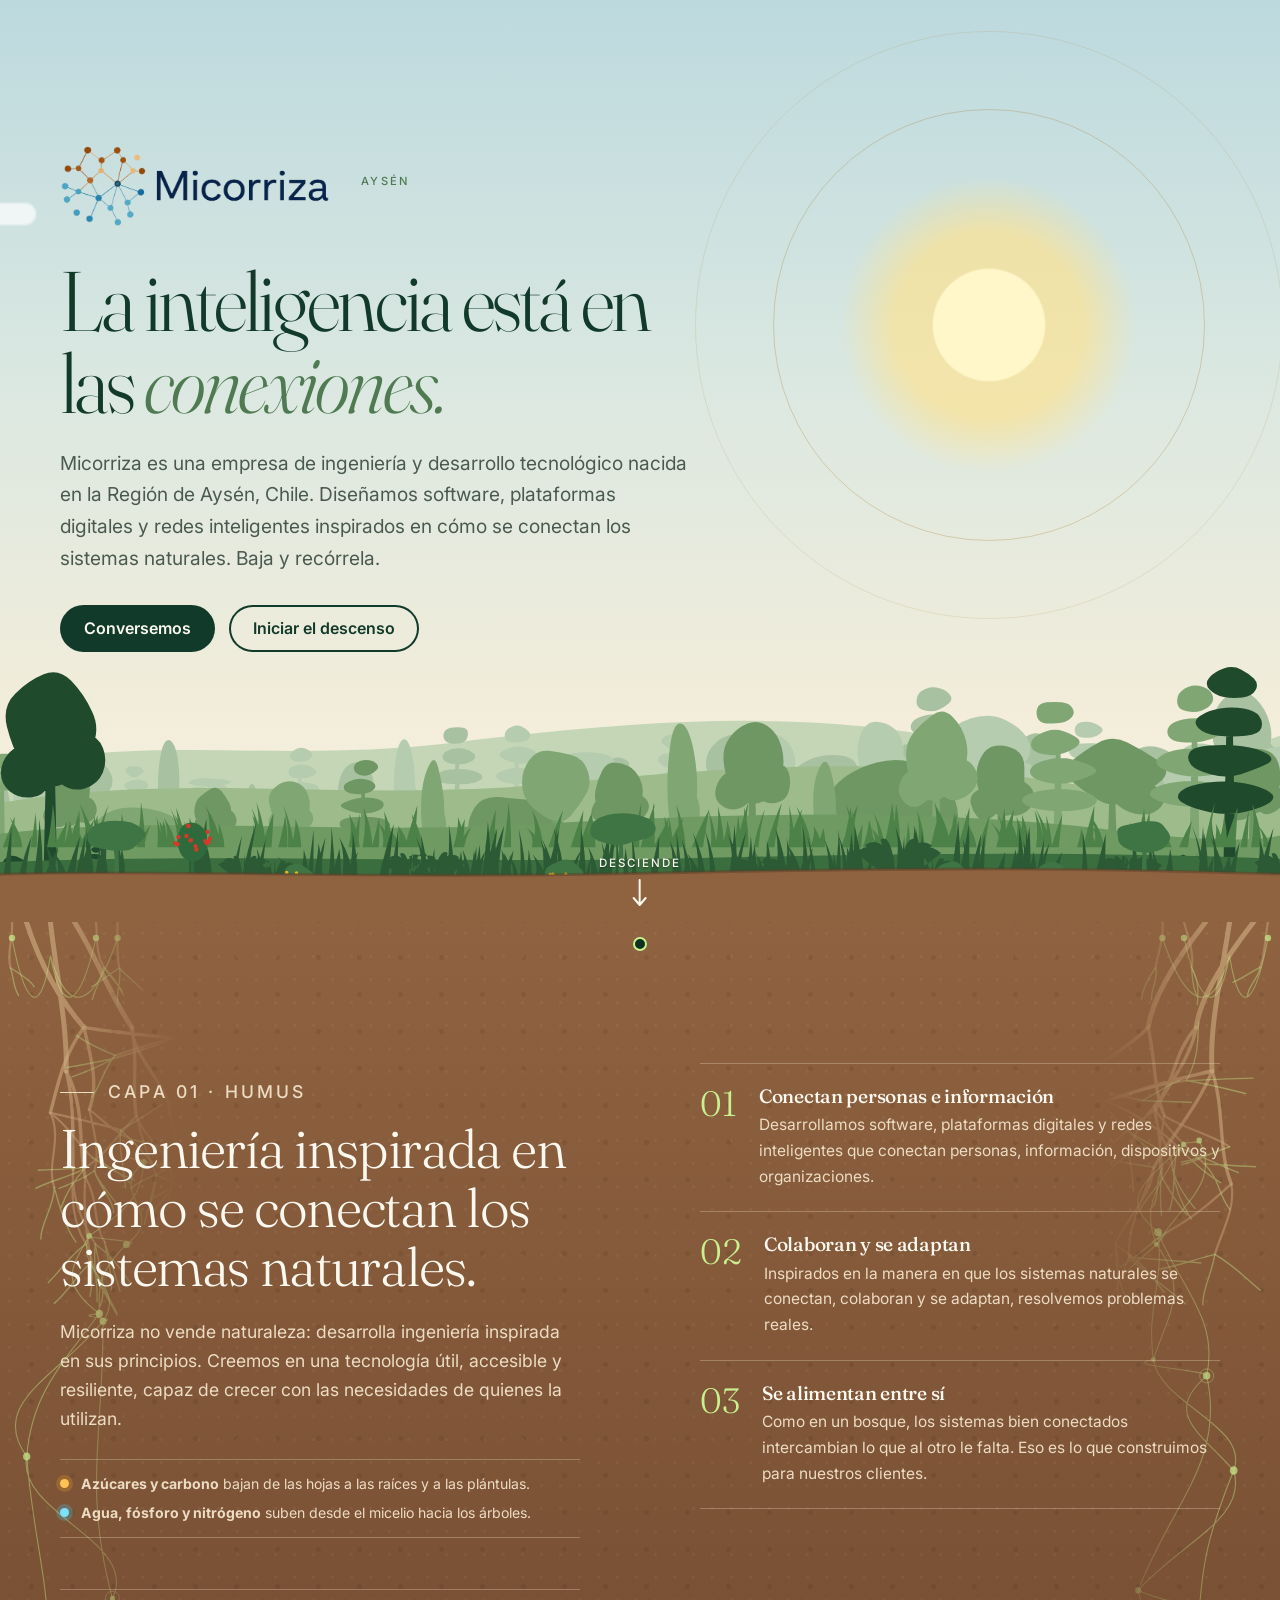
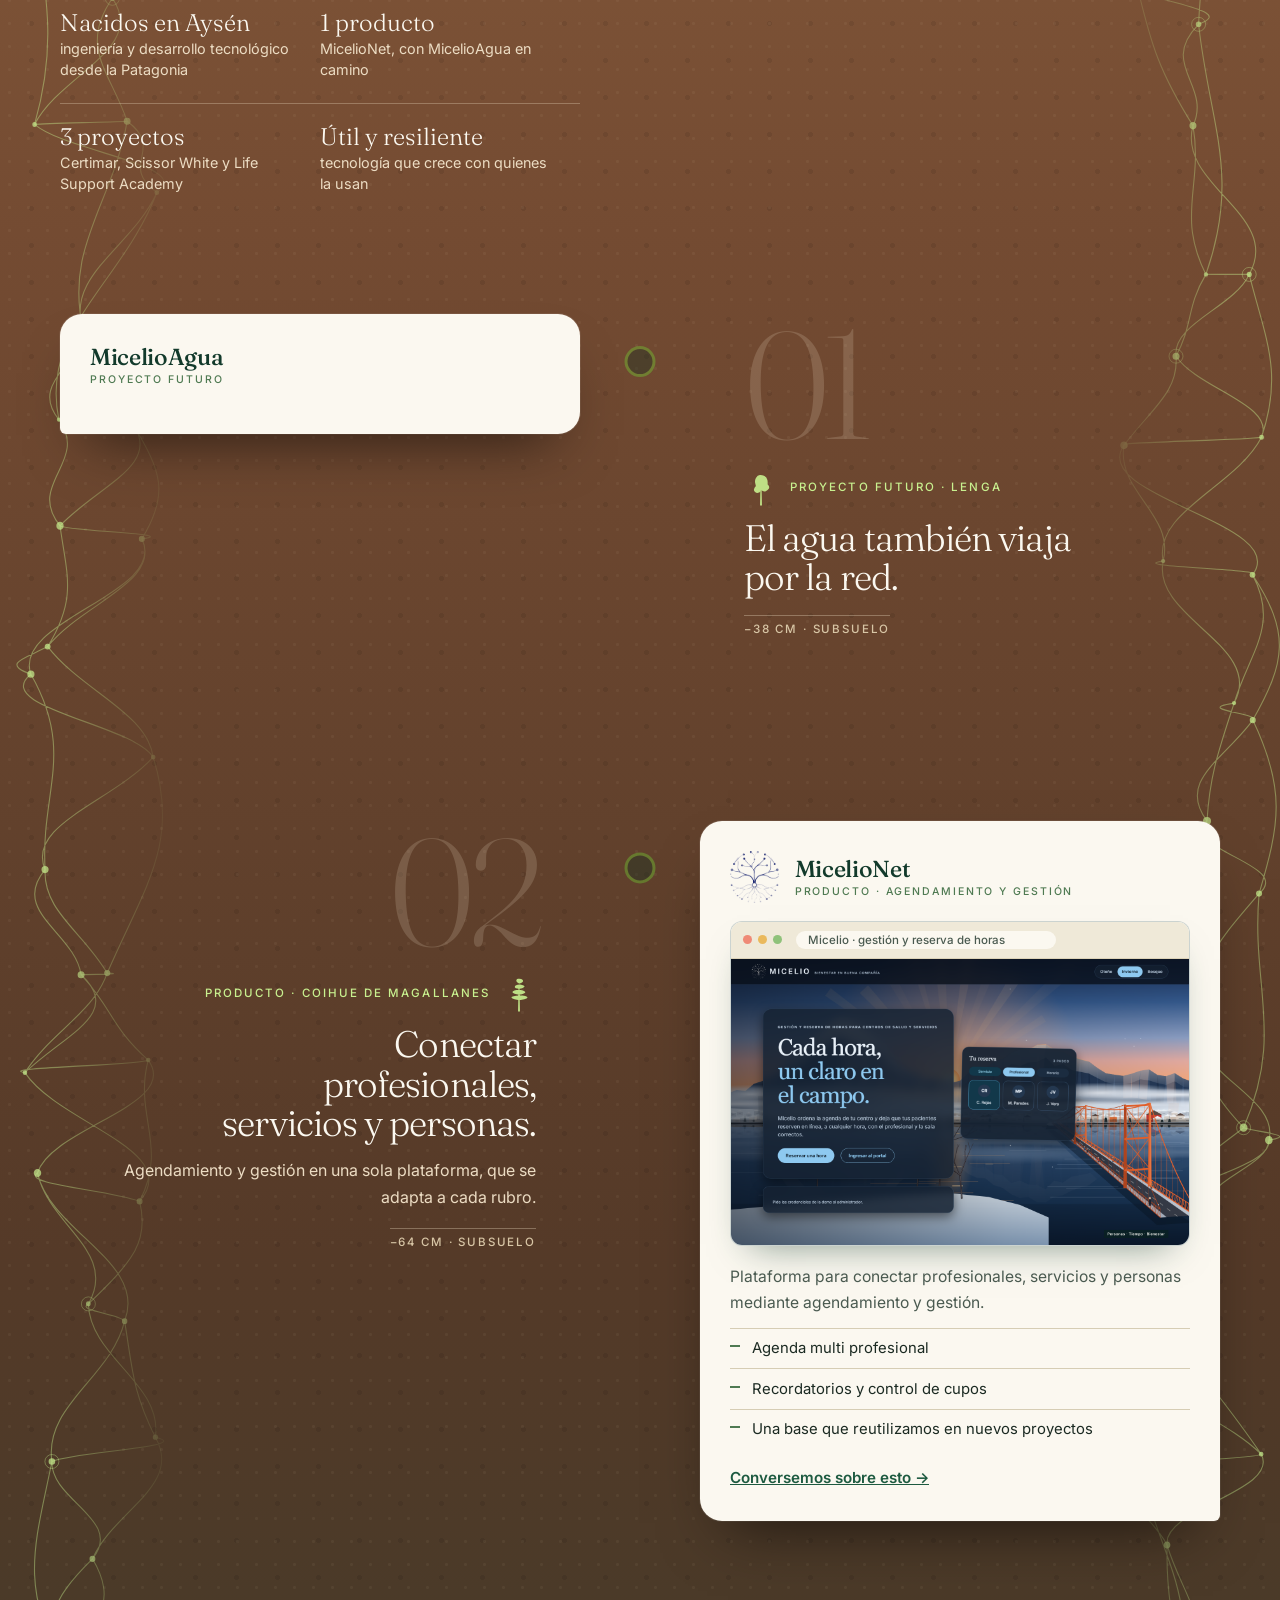
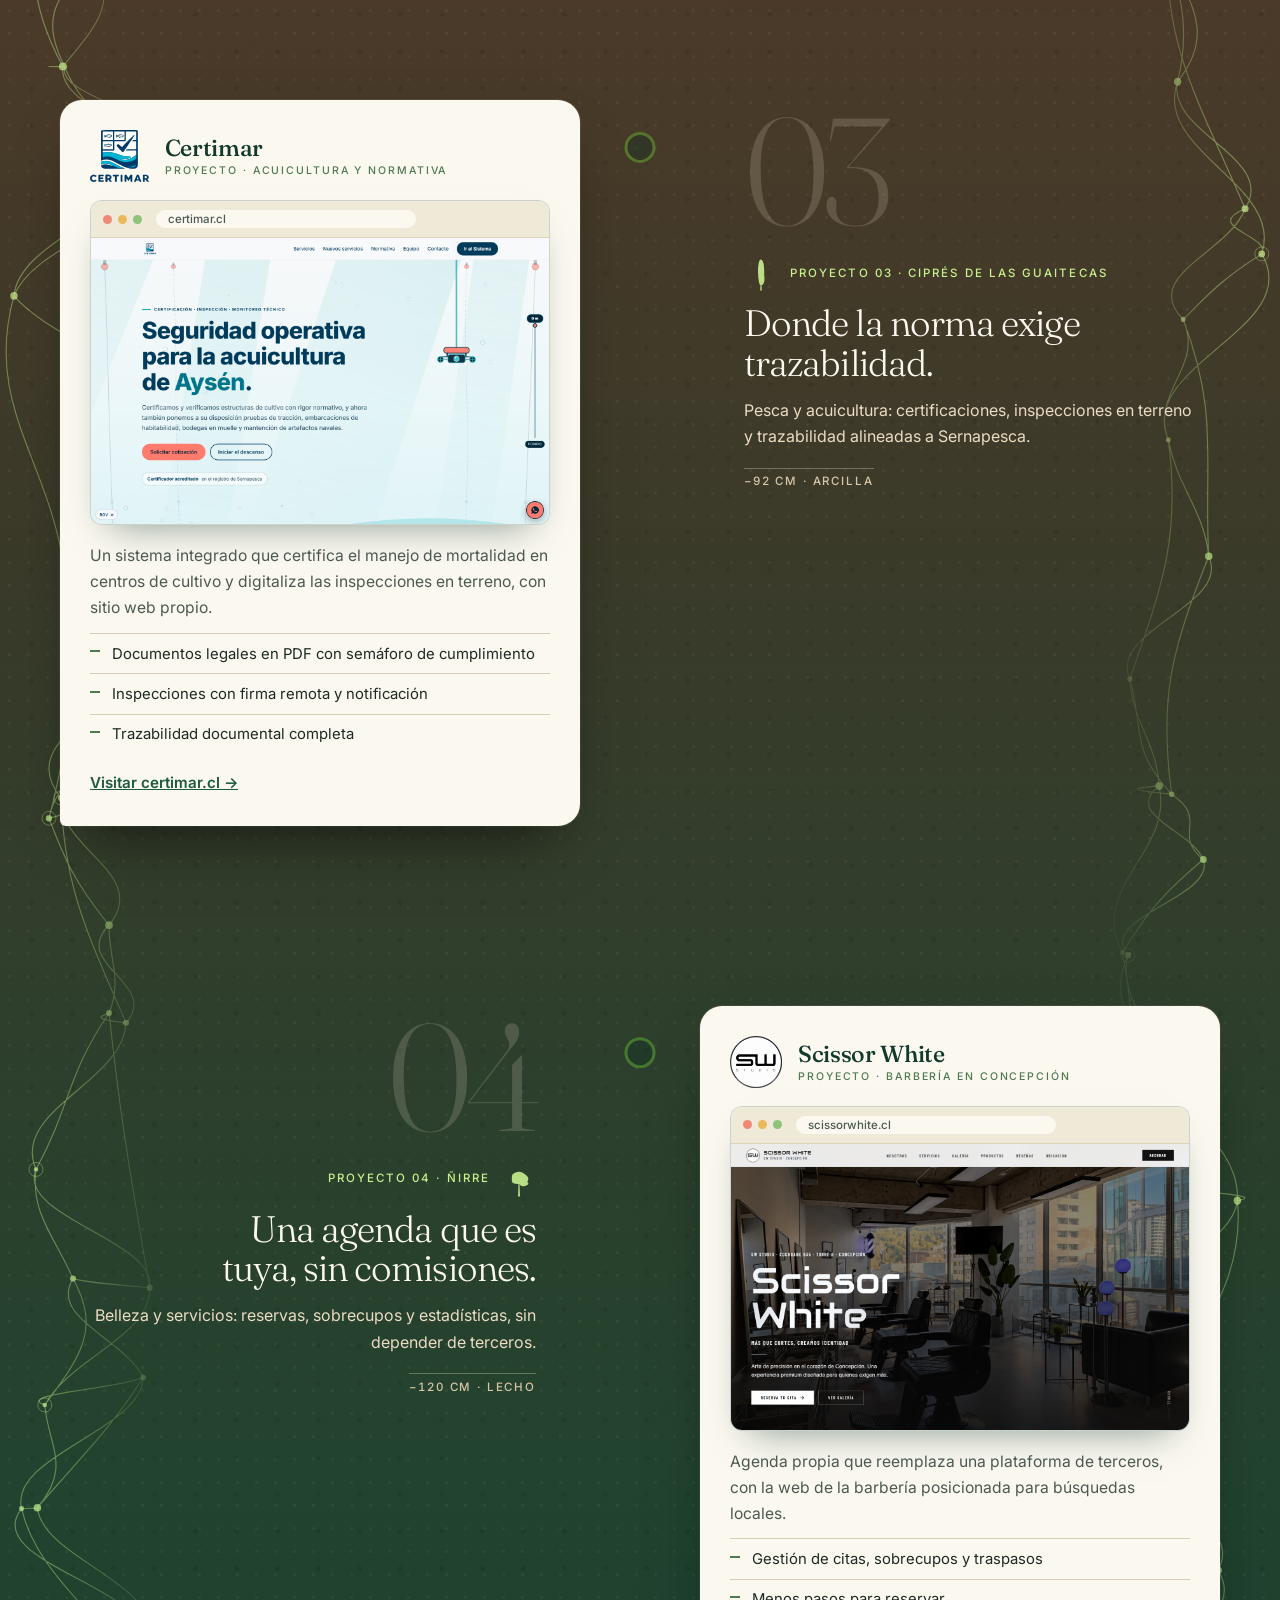
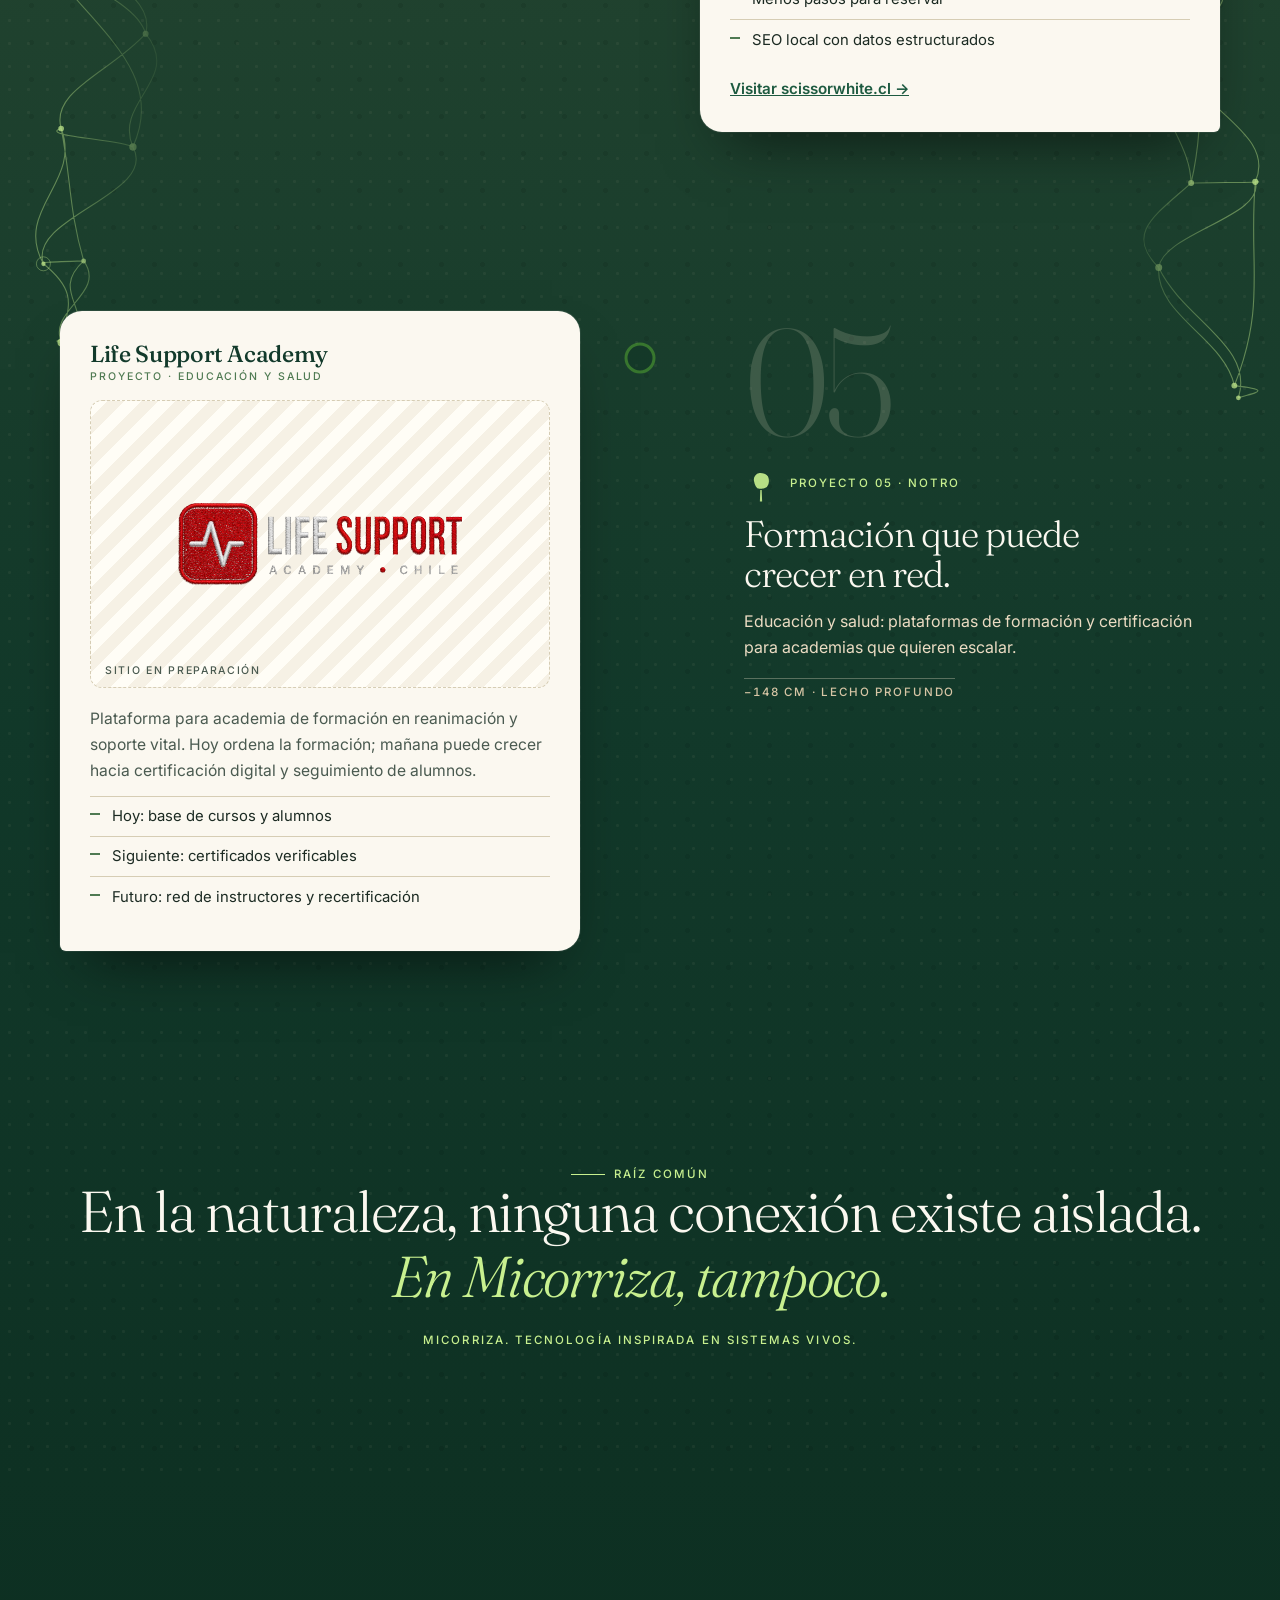
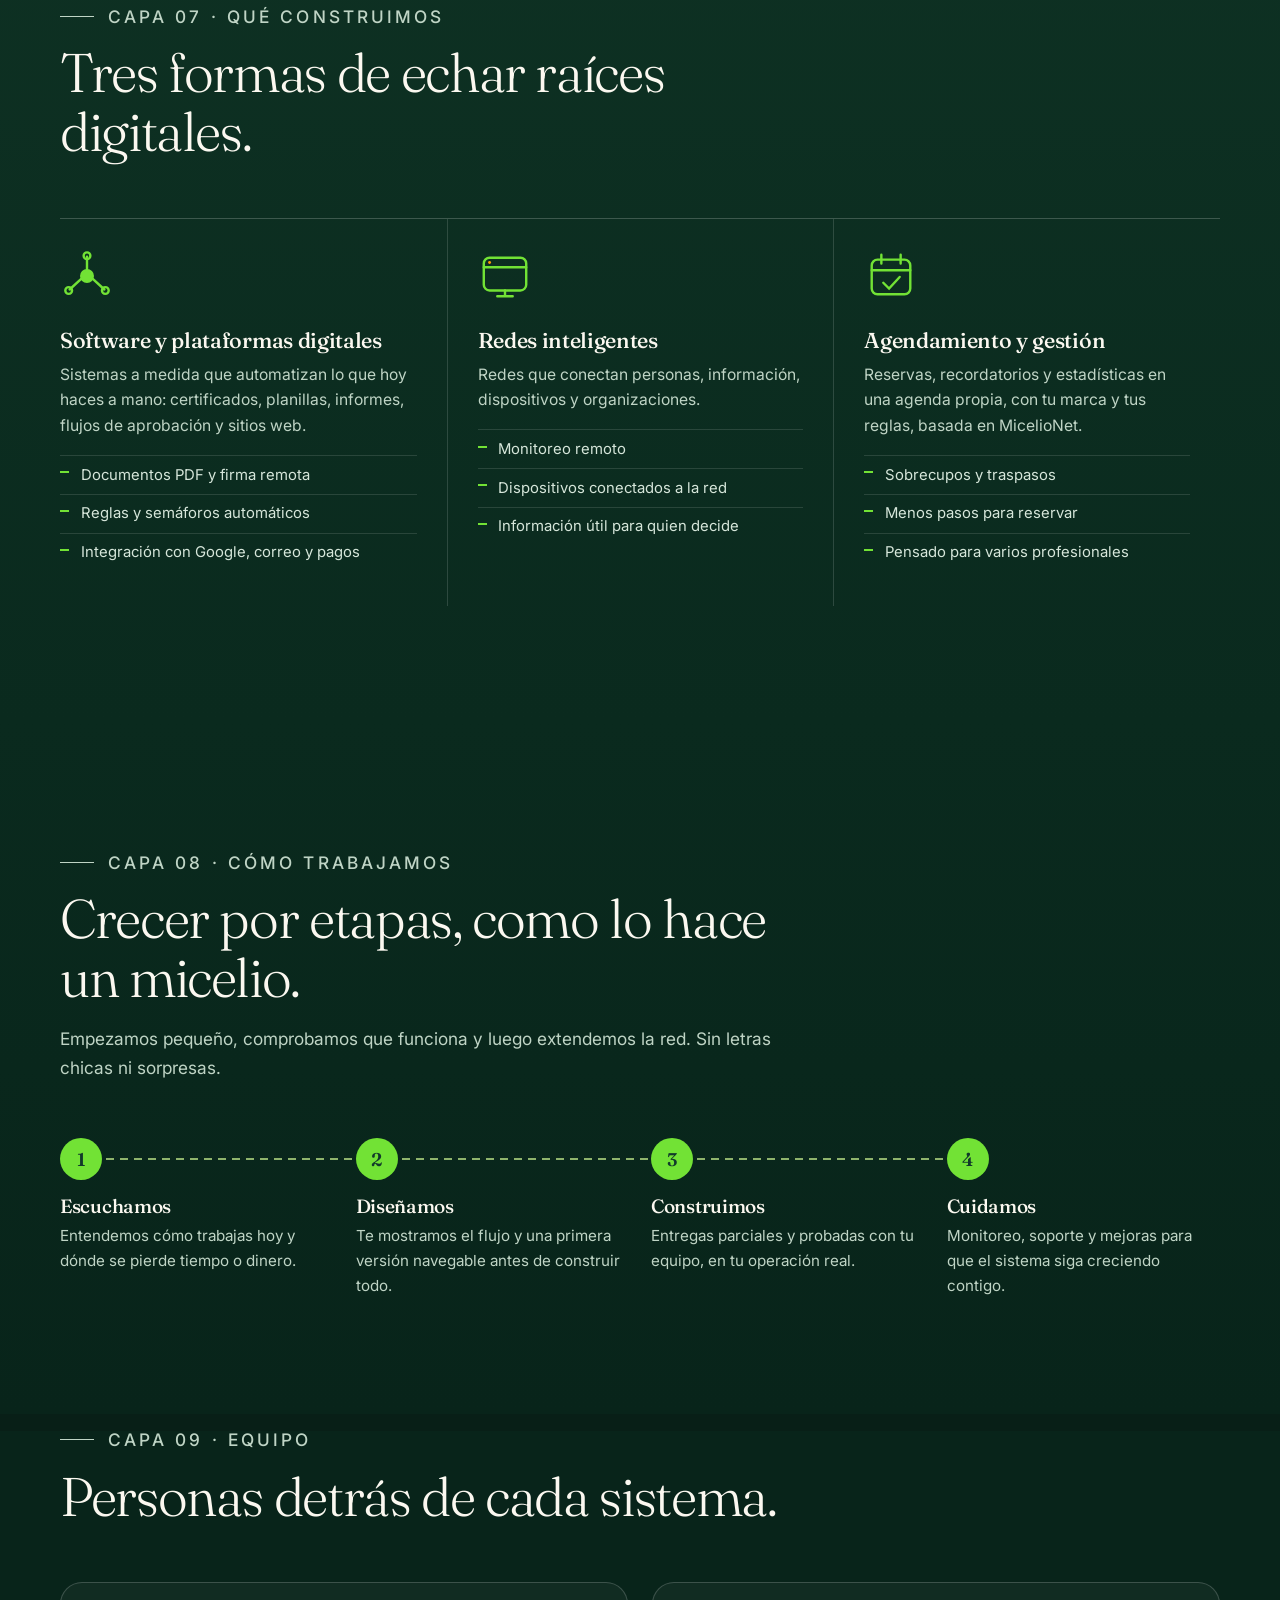
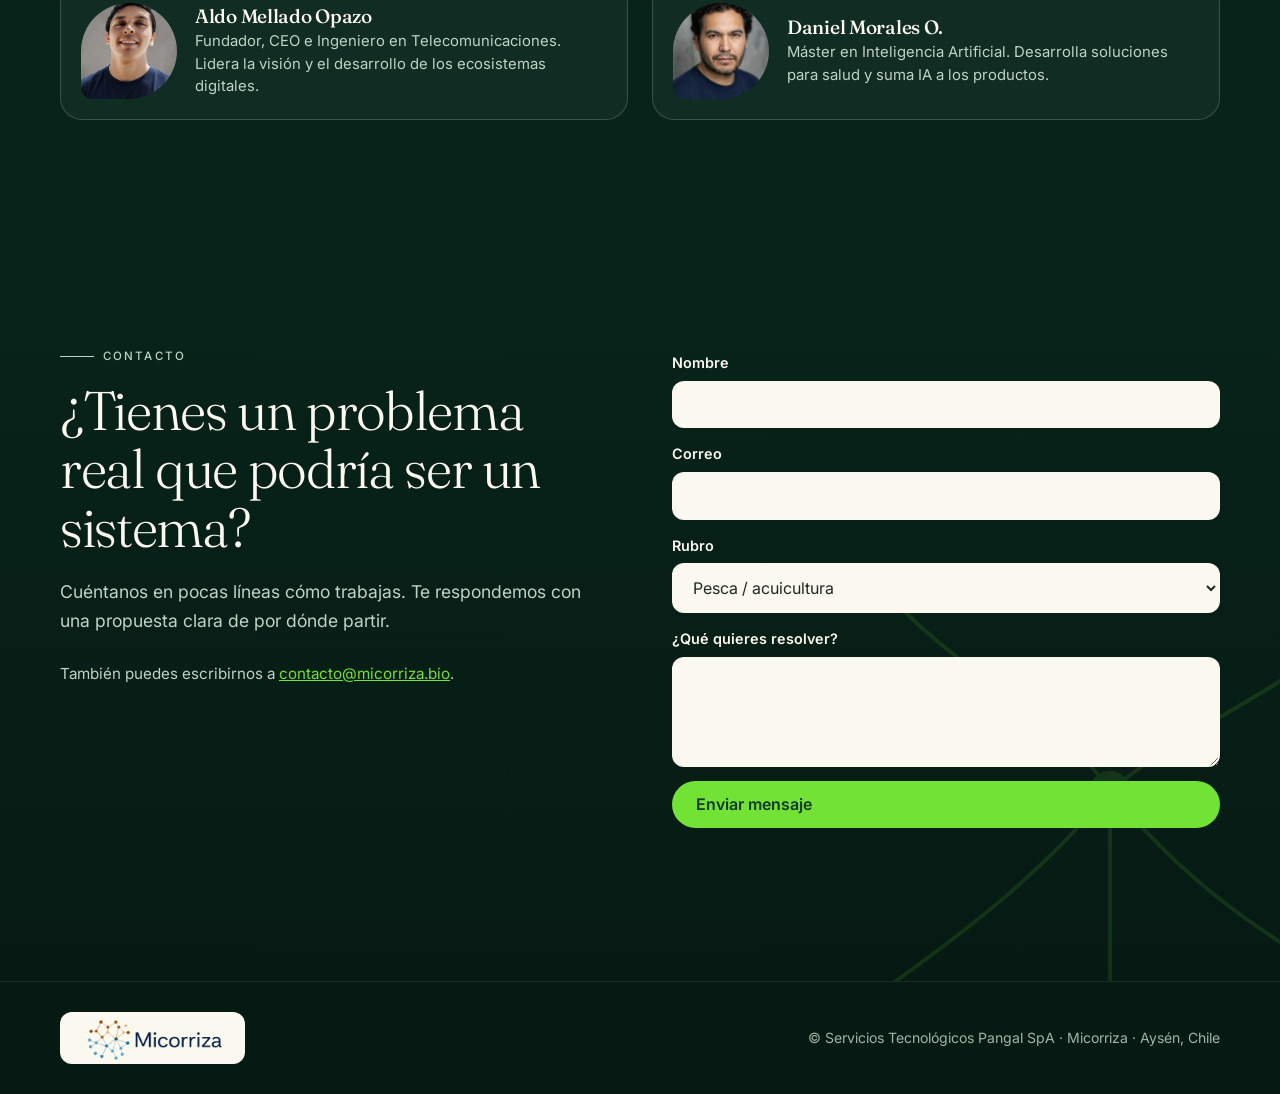
==== commit 6ba2a2d4: "Publicar logo oficial en menú, portada y footer Reemplaza el wordmark tipográfico provisional por as" ====
--- a/index.html
+++ b/index.html
@@ -64,7 +64,7 @@
 .nav.off{opacity:0;visibility:hidden;pointer-events:none;transform:translate(-50%,-14px);transition:opacity .25s ease,transform .25s ease,visibility 0s .25s}
 @media(prefers-reduced-motion:reduce){.nav,.nav.off{transition:none}}
 .nav .in{display:flex;align-items:center;gap:18px;height:58px;padding:0 10px 0 22px}
-.nav .logo{font-size:1.5rem;text-decoration:none}
+.nav .logo{text-decoration:none}
 .nav nav{margin:0 auto}
 .nav ul{display:flex;gap:24px;list-style:none;margin:0;padding:0;font-weight:500;font-size:.92rem}
 .nav ul a{text-decoration:none;color:var(--tinta-2);padding:6px 2px;border-bottom:2px solid transparent}
@@ -73,8 +73,14 @@
 .gauge b{font:600 .95rem var(--serif);color:var(--verde)}
 .gauge span{font:500 .62rem var(--sans);letter-spacing:.16em;text-transform:uppercase;color:var(--tinta-2)}
 .nav .btn{padding:.6em 1.2em;font-size:.9rem}
+.nav .acceso{font-weight:600;font-size:.92rem;color:var(--verde);text-decoration:none;padding:6px 2px;border-bottom:2px solid transparent;white-space:nowrap;transition:border-color .2s,color .2s}
+.nav .acceso:hover{border-color:var(--lima)}
+.nav .acceso:focus-visible{outline:2px solid var(--verde);outline-offset:3px;border-radius:4px}
+@media(max-width:360px){.nav .acceso .lg{display:none}}
+@media(max-width:560px){.nav .gauge{display:none}.nav .in{justify-content:space-between}}
+@media(max-width:360px){.nav .btn{padding:.5em .8em}}
 @media(max-width:860px){.nav ul{display:none}.nav .in{margin-left:0;justify-content:space-between}.gauge{margin-left:auto}}
-@media(max-width:420px){.nav .in{padding-left:16px;gap:10px}.nav .btn{padding:.55em .95em}.gauge{min-width:82px}.nav .logo{font-size:1.25rem}.nav .logo small{display:none}}
+@media(max-width:420px){.nav .in{padding-left:16px;gap:10px}.nav .btn{padding:.55em .95em}.gauge{min-width:82px}.nav .logo img{height:50px}}
 
 .wm{font-family:"Cormorant Infant",var(--serif);font-weight:600;letter-spacing:.01em;font-size-adjust:.5;color:var(--verde);line-height:1;white-space:nowrap}
 .wm small{font:500 .6em/1 var(--sans);letter-spacing:.2em;text-transform:uppercase;color:var(--musgo);margin-left:.5em}
@@ -112,7 +118,9 @@
 @keyframes drift{to{transform:translateX(calc(100vw + 60vw))}}
 .ground{position:absolute;left:0;bottom:-1px;width:100%;height:clamp(230px,40vh,420px);display:block}
 .hero .wrap{position:relative;z-index:2;padding:clamp(96px,14vh,150px) 0 clamp(180px,30vh,300px)}
-.wm-hero{display:block;font-size:clamp(2rem,3.4vw,2.9rem);margin-bottom:clamp(20px,3vh,34px)}
+.wm-hero{display:flex;align-items:center;gap:14px;margin-bottom:clamp(14px,2.4vh,26px)}.wm-hero img{height:clamp(76px,9vw,112px);width:auto;margin-left:-26px}.wm-hero small{font:500 .7rem/1 var(--sans);letter-spacing:.2em;text-transform:uppercase;color:var(--musgo)}
+.nav .logo{display:flex;align-items:center}.nav .logo img{height:58px;width:auto;display:block;margin:-6px 0 -6px -10px}
+.foot-logo{display:inline-flex;background:var(--papel);border-radius:12px;padding:4px 14px}.foot-logo img{height:56px;width:auto;display:block;margin:-6px 0}
 .hero h1{font-weight:300;font-size:clamp(2.5rem,6.6vw,5.6rem);line-height:.98;letter-spacing:-.035em;color:var(--verde);max-width:13ch;font-variation-settings:"opsz" 144}
 .hero h1 em{font-style:italic;font-weight:300;color:var(--musgo)}
 .hero .lead{font-size:clamp(1.02rem,1.5vw,1.2rem);color:var(--tinta-2);max-width:33em;margin:1.4rem 0 1.9rem}
@@ -273,14 +281,14 @@
 <!--
   MARCA (provisional, por confirmar con el dueño):
   - Micorriza = nombre comercial visible. Razón social: Servicios Tecnológicos Pangal SpA (solo en el footer legal).
-  - El wordmark tipográfico "Micorriza" (.wm) es PROVISIONAL.
+  - El logo oficial es assets/logo.png (marca de red + wordmark).
   - MicelioNet es un producto. MicelioAgua (agua rural, antes HifaNet) es PROYECTO FUTURO: solo se muestra el nombre. HifaNet ya no existe como cliente ni nodo.
 -->
 <a class="skip" href="#main">Saltar al contenido</a>
 
 <header class="nav off" id="nav">
   <div class="in">
-    <a class="logo wm" href="#inicio" aria-label="Micorriza, volver a la superficie"><!-- wordmark provisional -->Micorriza</a>
+    <a class="logo" href="#inicio" aria-label="Micorriza, volver a la superficie"><img src="assets/logo.png" alt="Micorriza" width="820" height="300"></a>
     <nav aria-label="Principal">
       <ul>
         <li><a href="#red">La red</a></li>
@@ -290,6 +298,7 @@
       </ul>
     </nav>
     <div class="gauge" aria-hidden="true"><b id="g-depth">0 cm</b><span id="g-layer">Superficie</span></div>
+    <a class="acceso" href="/crm-login/">Acceder<span class="lg"> a la red</span></a>
     <a class="btn" href="#contacto">Hablemos</a>
   </div>
 </header>
@@ -320,7 +329,7 @@
     <path d="M0 330 C200 322 420 334 700 328 S1180 320 1440 330" fill="none" stroke="#5f3f27" stroke-width="3" opacity=".5"/>
   </svg>
   <div class="wrap">
-    <span class="wm wm-hero" aria-label="Micorriza"><!-- wordmark provisional: el logo actual es assets/logo.png -->Micorriza<small>Aysén</small></span>
+    <span class="wm-hero"><img src="assets/logo.png" alt="Micorriza" width="820" height="300"><small>Aysén</small></span>
     <h1>La inteligencia está en las <em>conexiones.</em></h1>
     <p class="lead">Micorriza es una empresa de ingeniería y desarrollo tecnológico nacida en la Región de Aysén, Chile. Diseñamos software, plataformas digitales y redes inteligentes inspirados en cómo se conectan los sistemas naturales. Baja y recórrela.</p>
     <div class="cta">
@@ -570,7 +579,7 @@
 
 <footer>
   <div class="wrap">
-    <span class="wm" aria-label="Micorriza"><!-- wordmark provisional -->Micorriza</span>
+    <span class="foot-logo"><img src="assets/logo.png" alt="Micorriza" width="820" height="300"></span>
     <span>© Servicios Tecnológicos Pangal SpA · Micorriza · Aysén, Chile</span>
   </div>
 </footer>
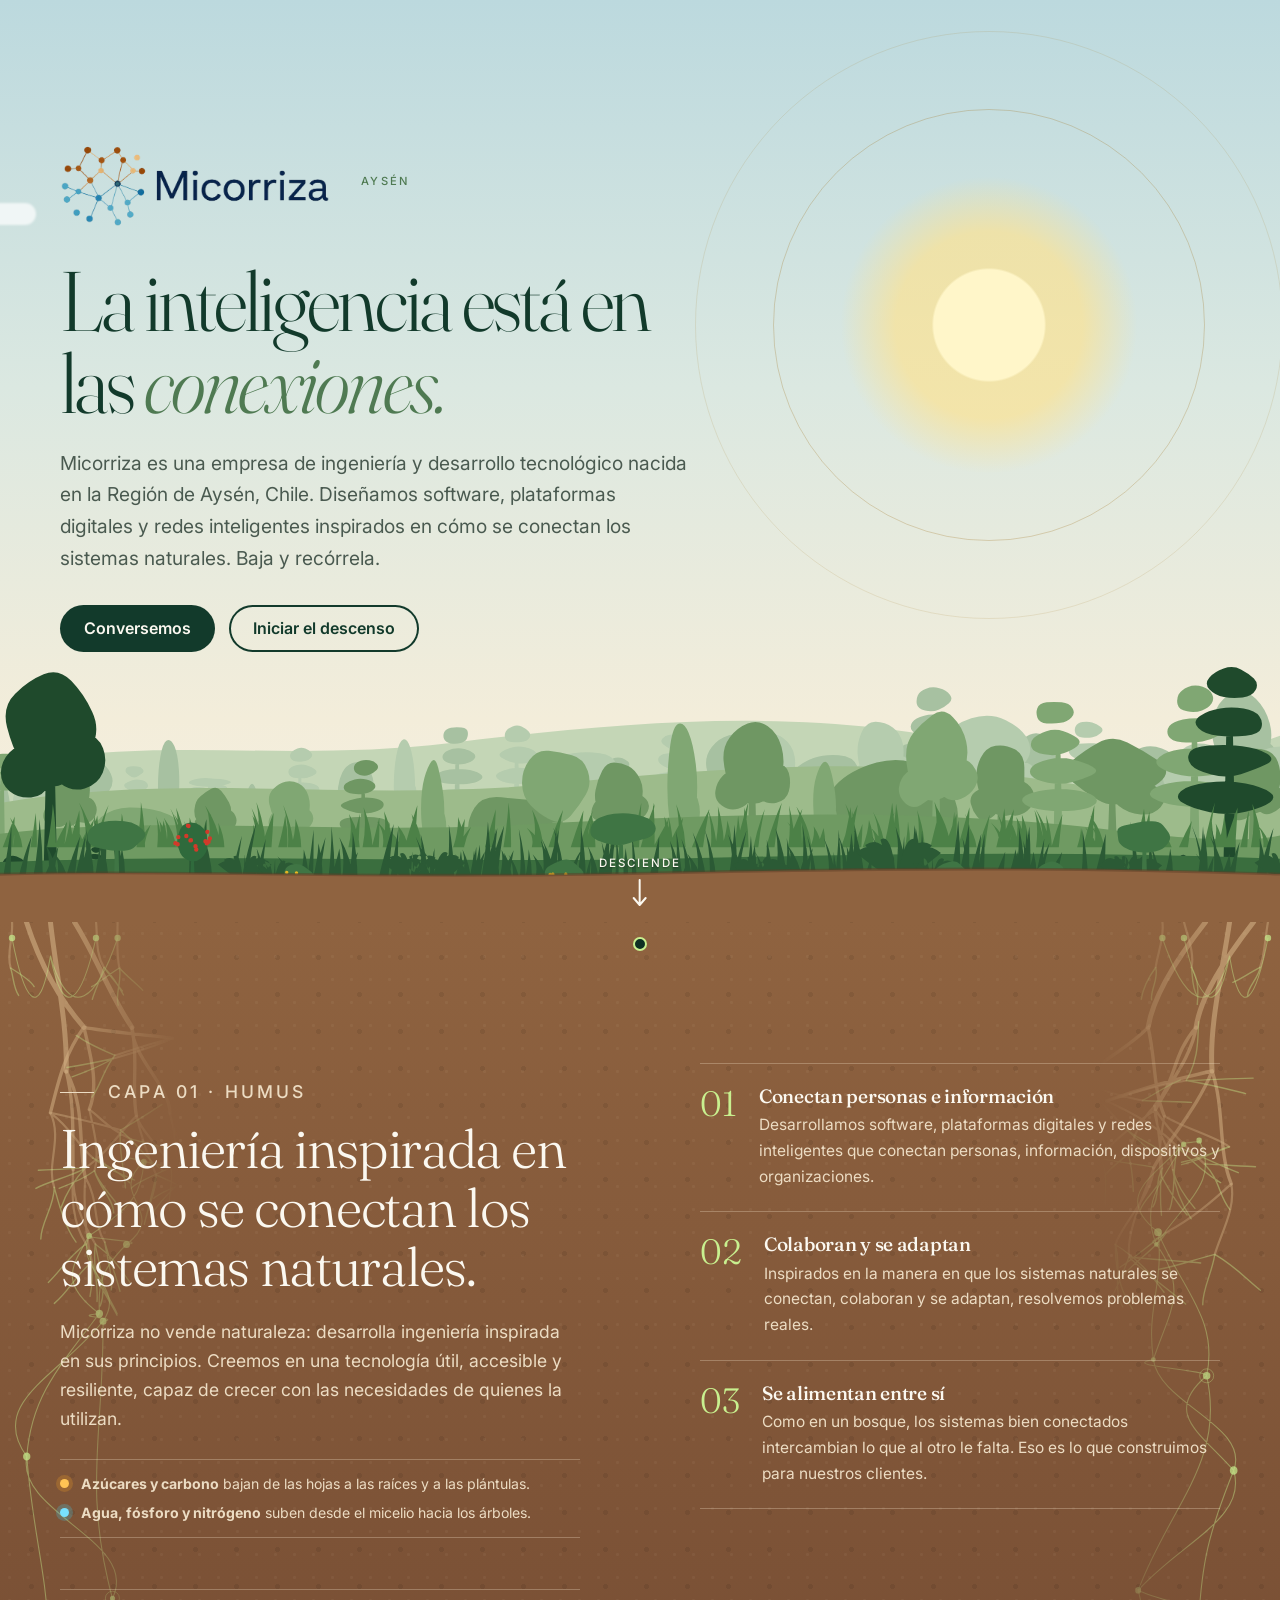
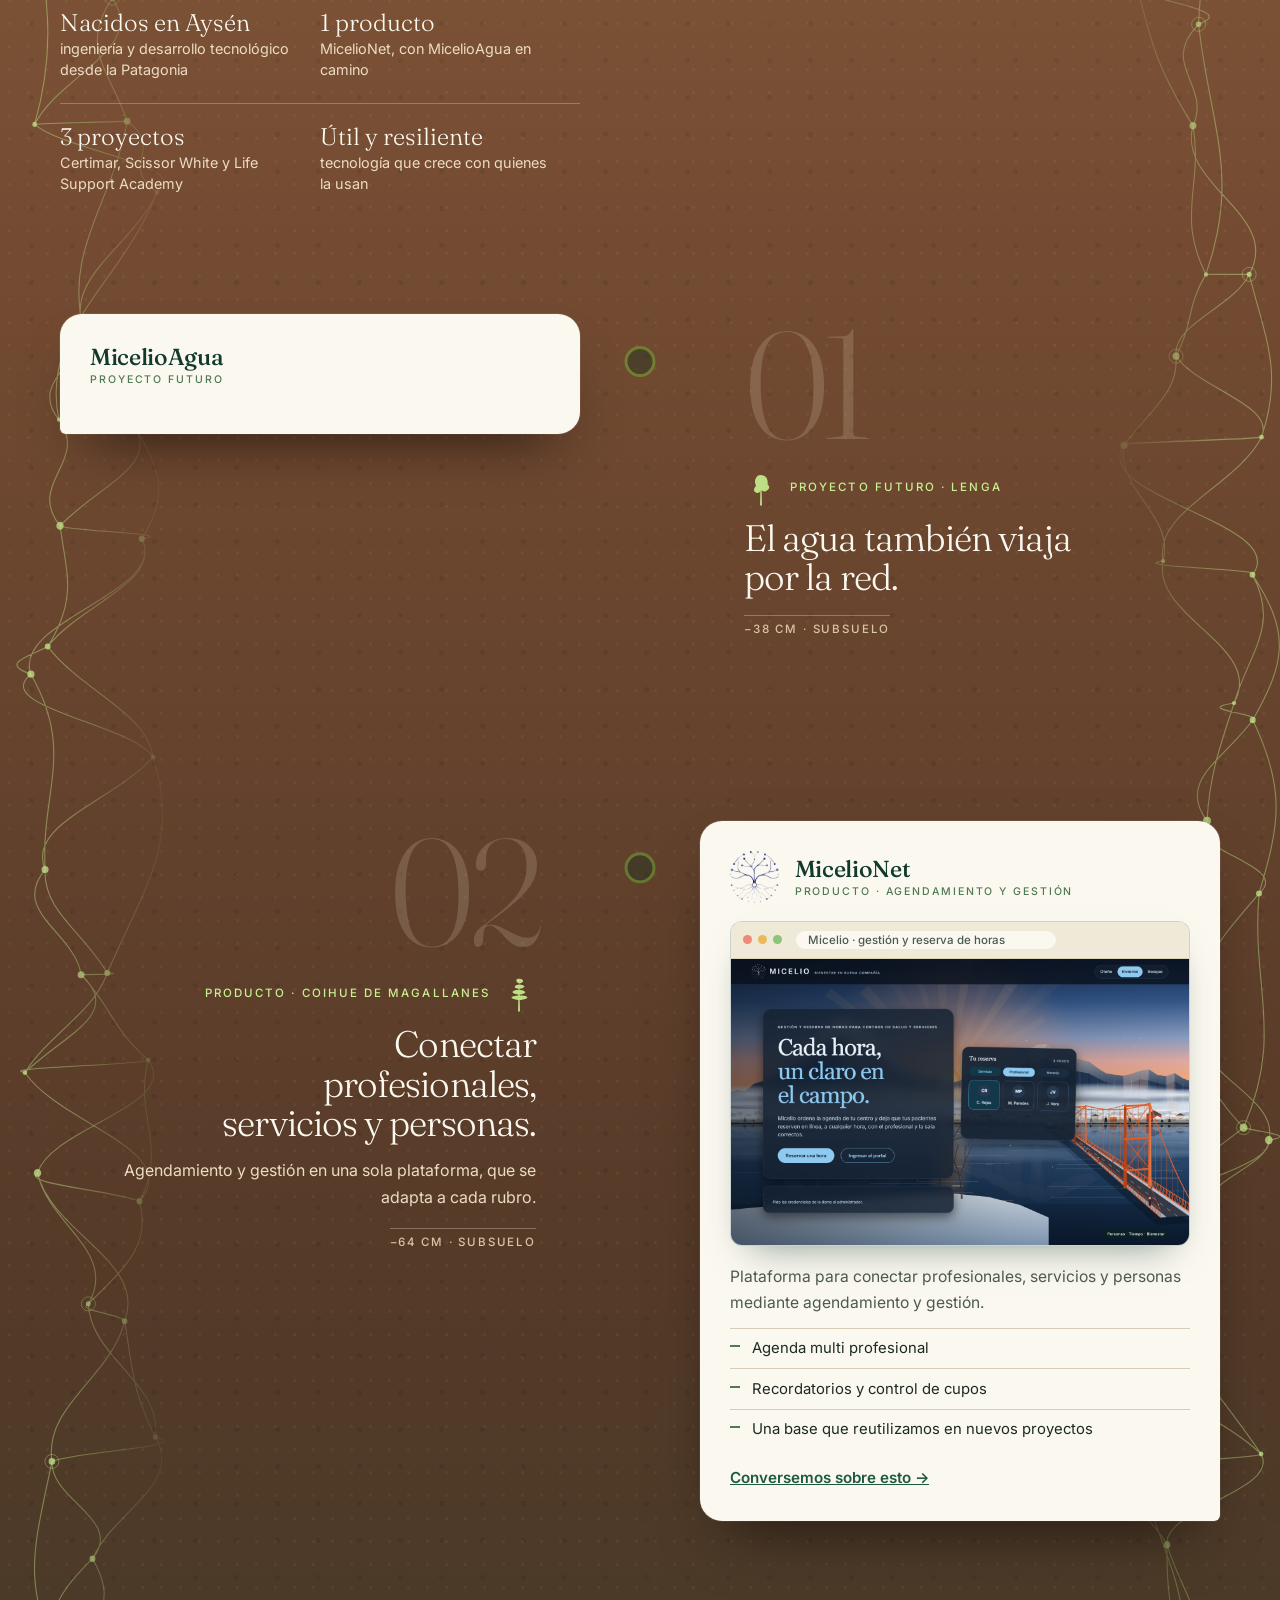
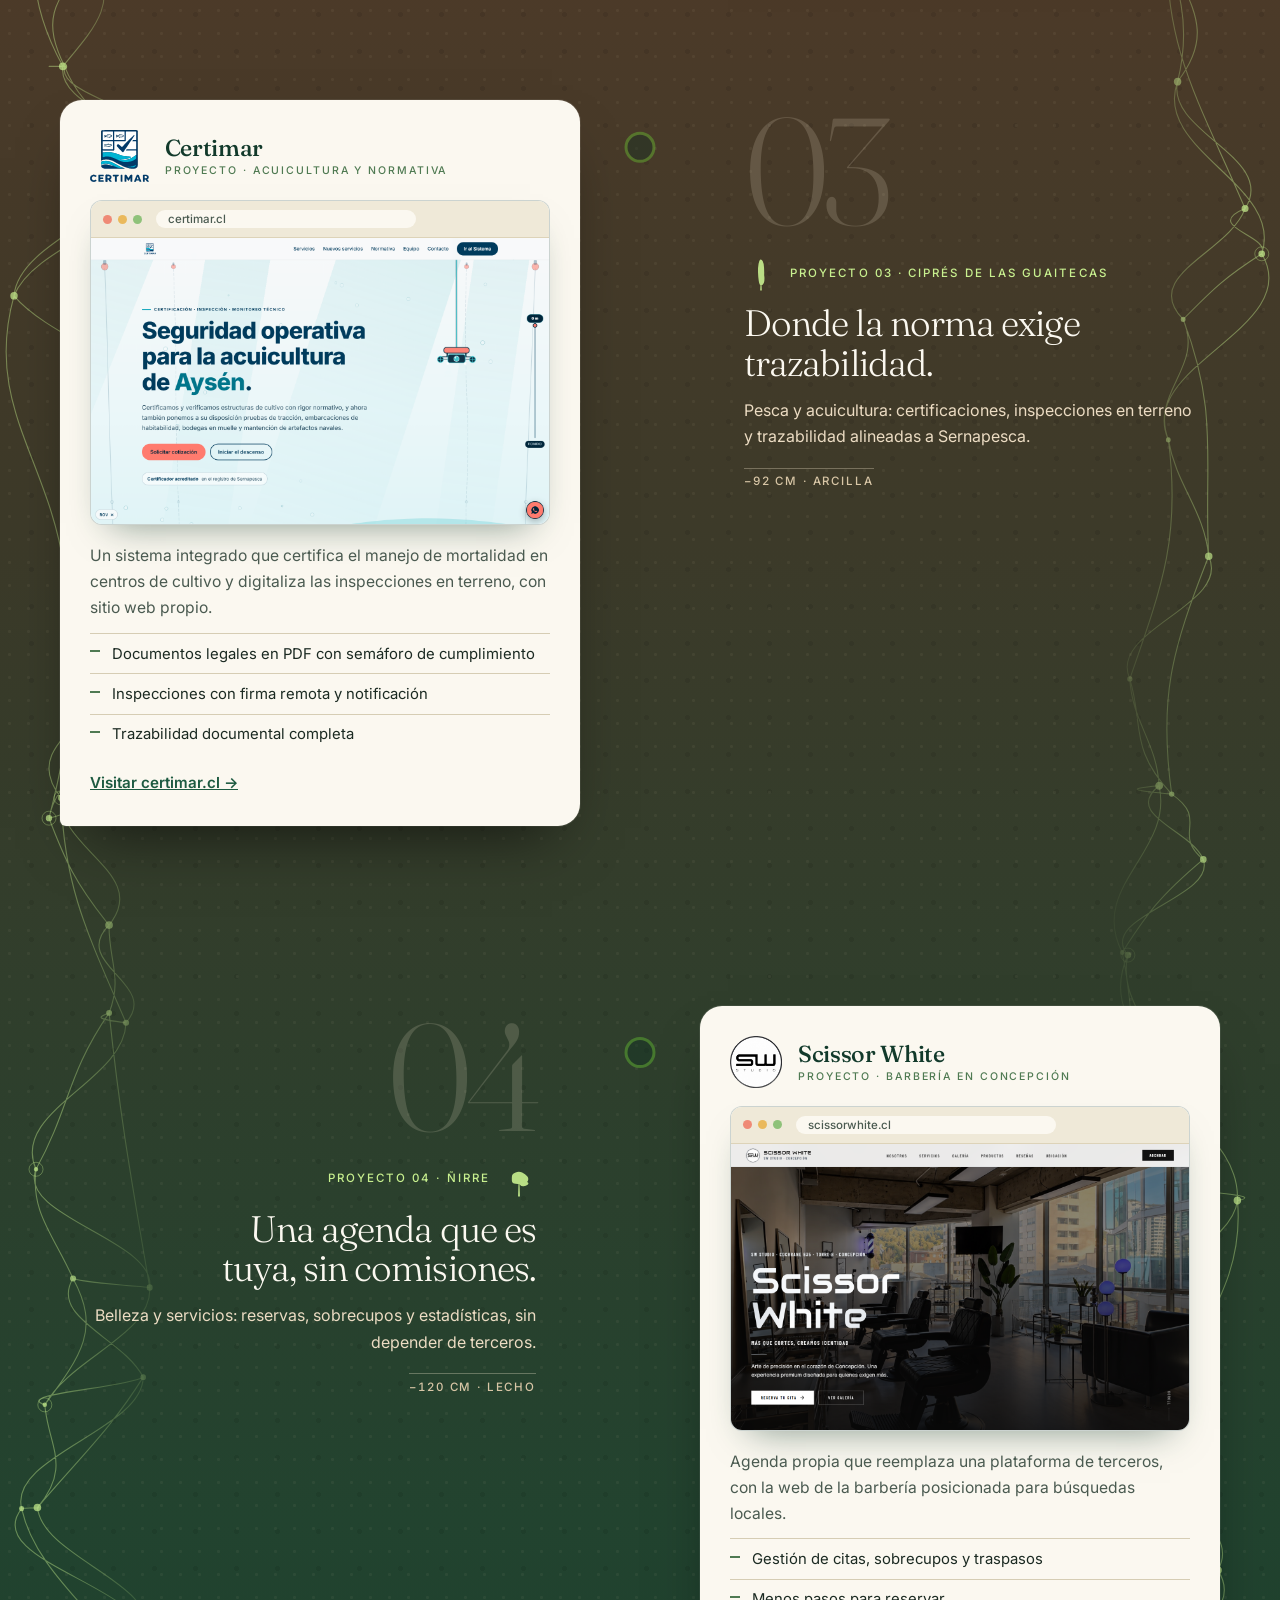
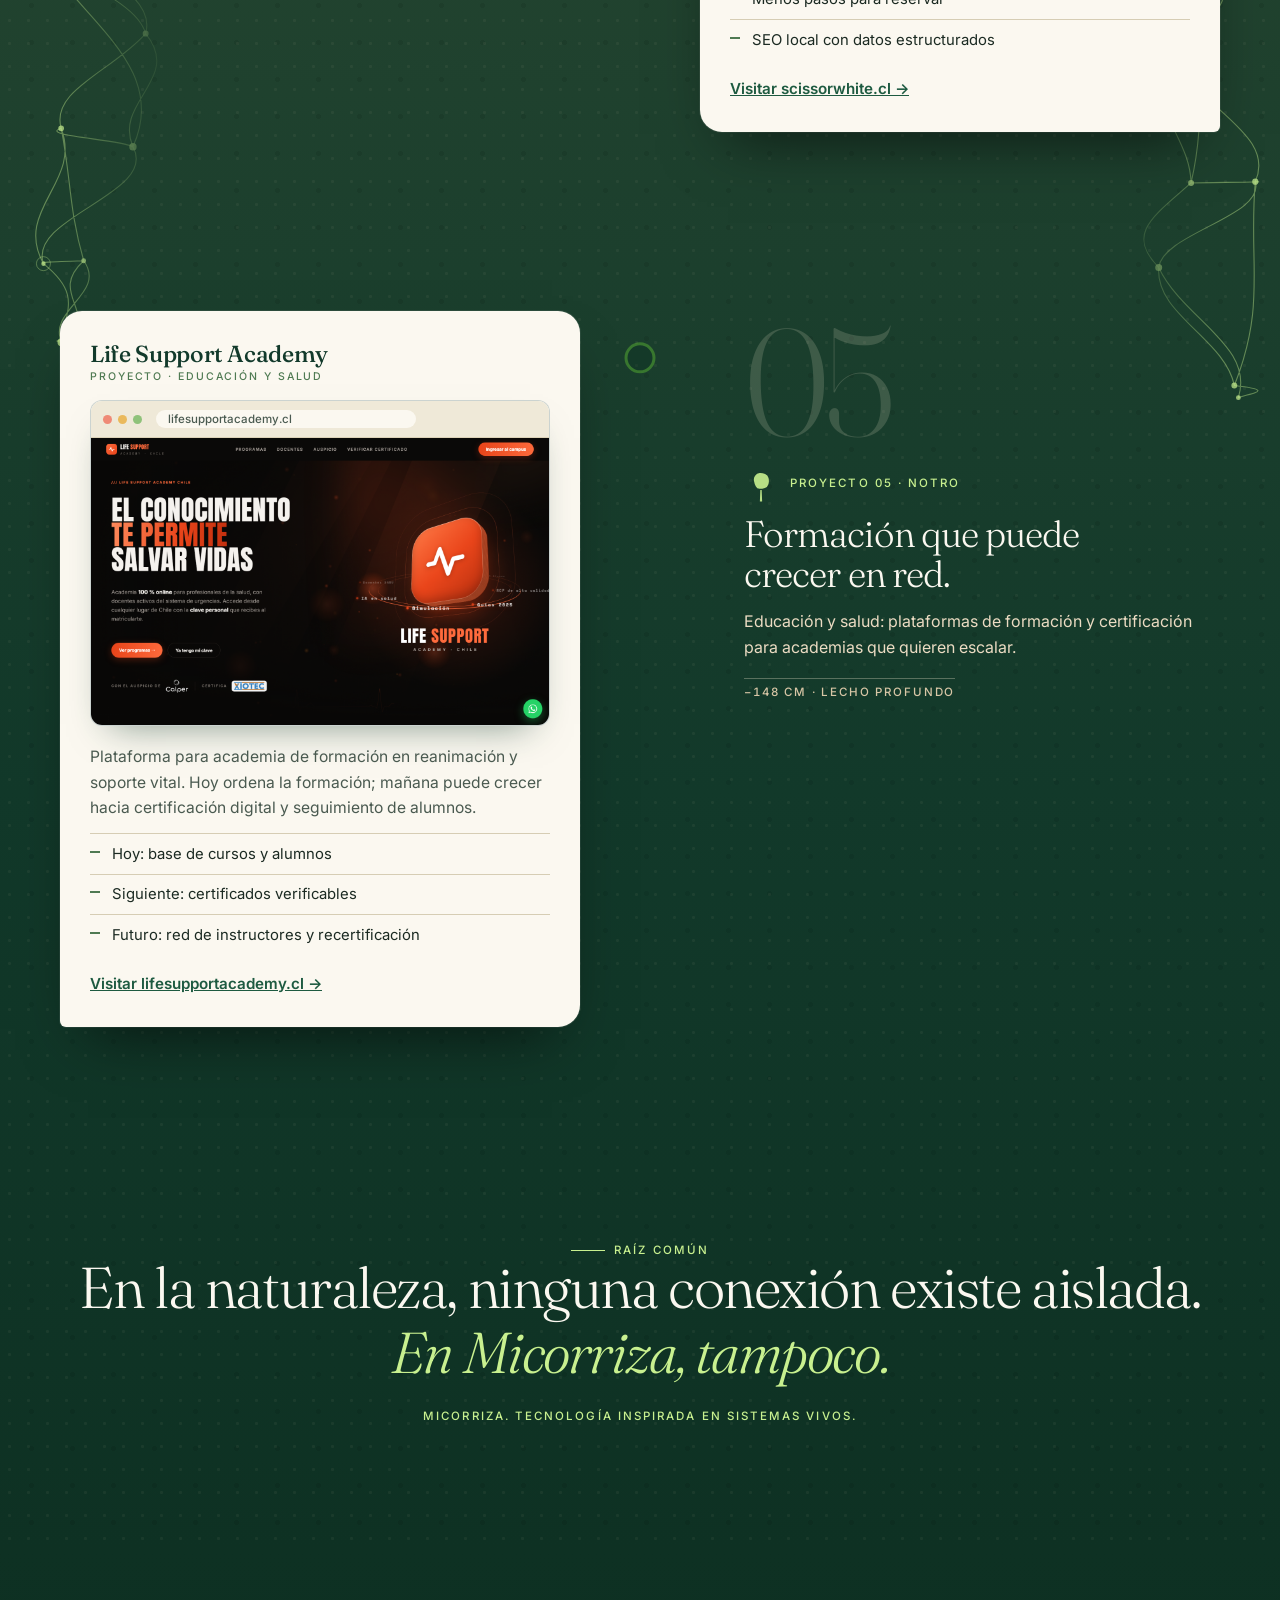
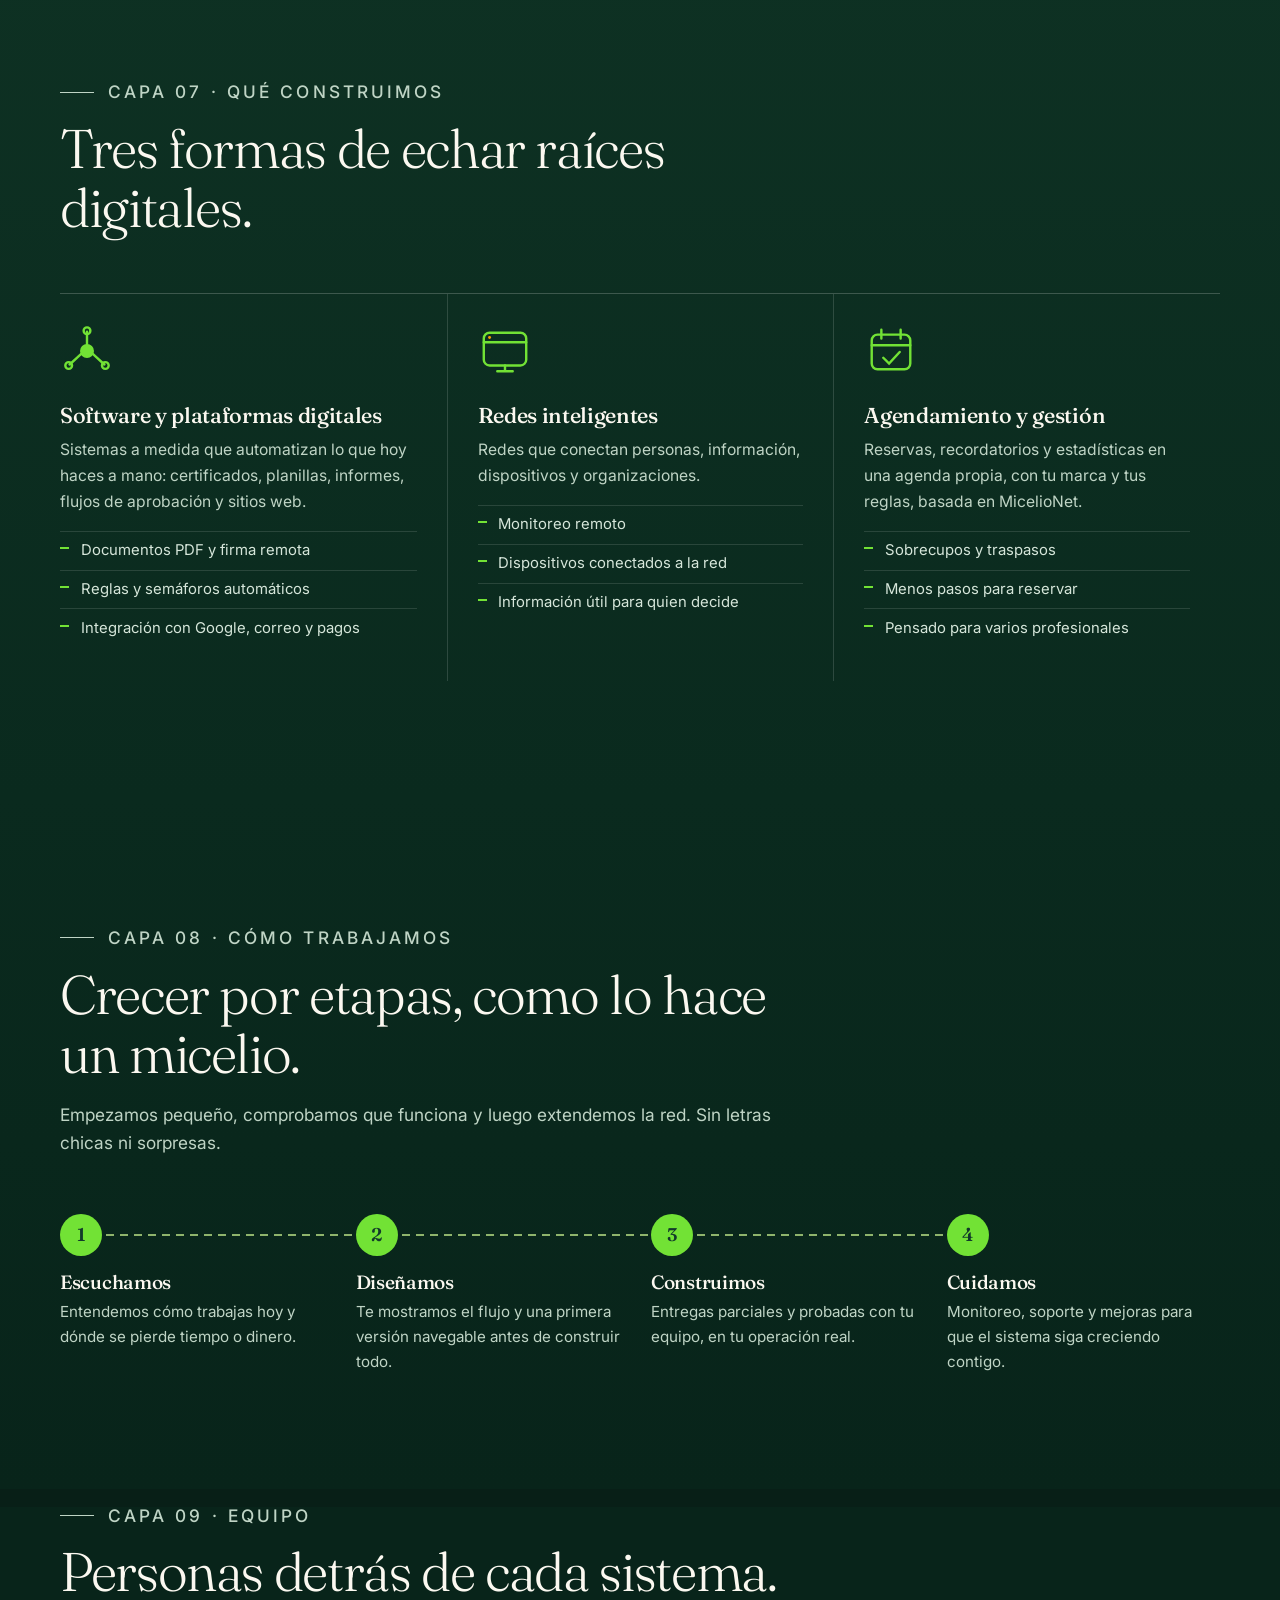
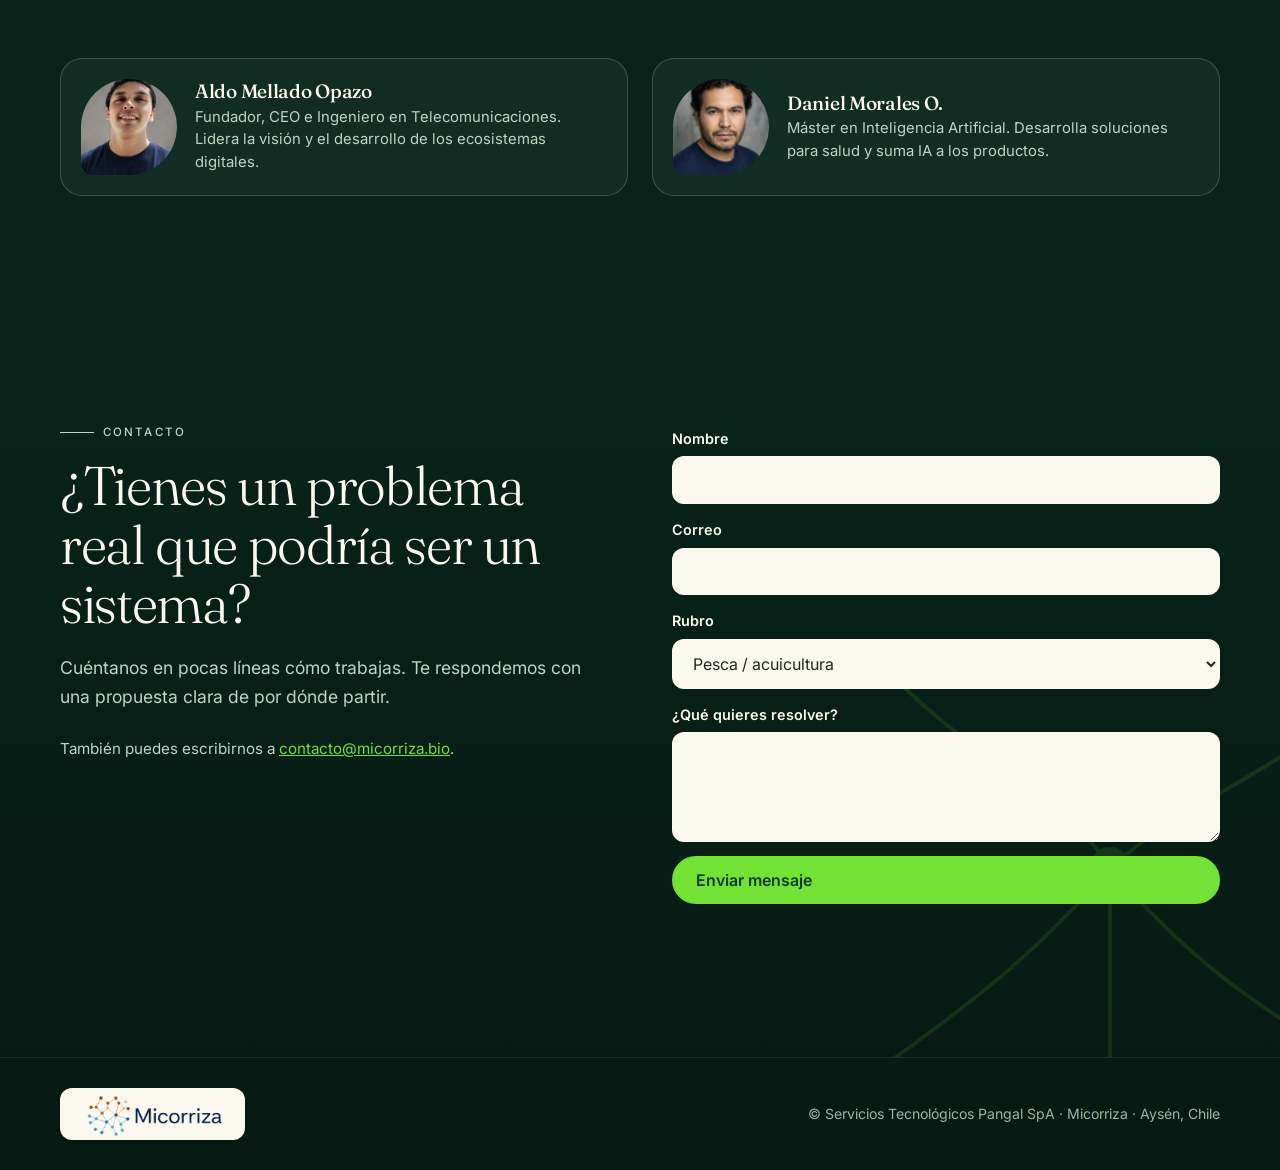
==== commit c553b533: "Life Support Academy: enlace a lifesupportacademy.cl con captura del sitio Reemplaza el recuadro "Si" ====
--- a/index.html
+++ b/index.html
@@ -469,12 +469,13 @@
       <div class="top">
         <div class="t"><h3>Life Support Academy</h3><span class="label">Proyecto · Educación y salud</span></div>
       </div>
-      <div class="logo-only">
-        <img src="assets/clientes/lsa-logo.webp" alt="Logo de Life Support Academy Chile" width="1050" height="302" loading="lazy">
-        <small>Sitio en preparación</small>
-      </div>
+      <a class="win" href="https://lifesupportacademy.cl/" target="_blank" rel="noopener" aria-label="Abrir lifesupportacademy.cl en una pestaña nueva">
+        <div class="bar"><i></i><i></i><i></i><span>lifesupportacademy.cl</span></div>
+        <img src="assets/clientes/lsa-web.png" alt="Captura del sitio de Life Support Academy Chile, academia online de reanimación y soporte vital" width="1440" height="900" loading="lazy">
+      </a>
       <p class="d">Plataforma para academia de formación en reanimación y soporte vital. Hoy ordena la formación; mañana puede crecer hacia certificación digital y seguimiento de alumnos.</p>
       <ul><li>Hoy: base de cursos y alumnos</li><li>Siguiente: certificados verificables</li><li>Futuro: red de instructores y recertificación</li></ul>
+      <a class="more" href="https://lifesupportacademy.cl/" target="_blank" rel="noopener">Visitar lifesupportacademy.cl &rarr;</a>
     </article>
     <div class="aside">
       <span class="num" aria-hidden="true">05</span>
